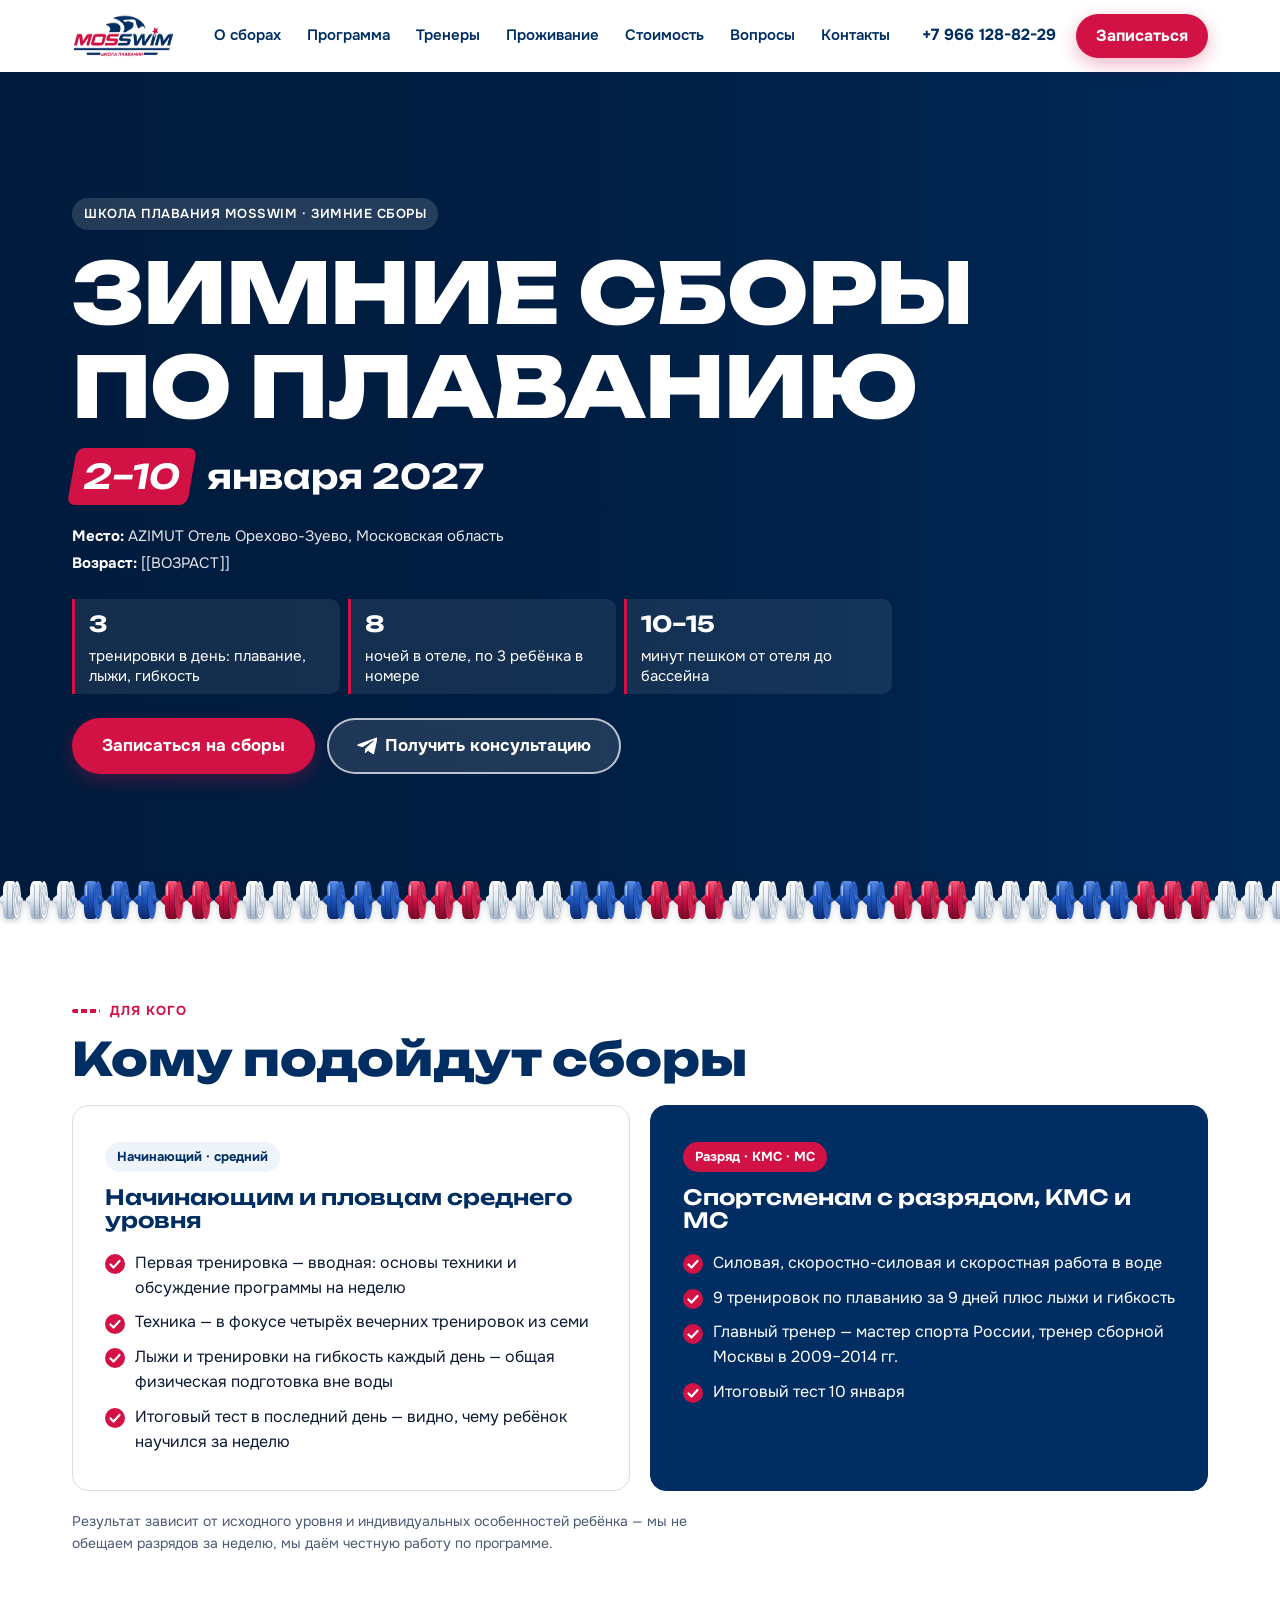
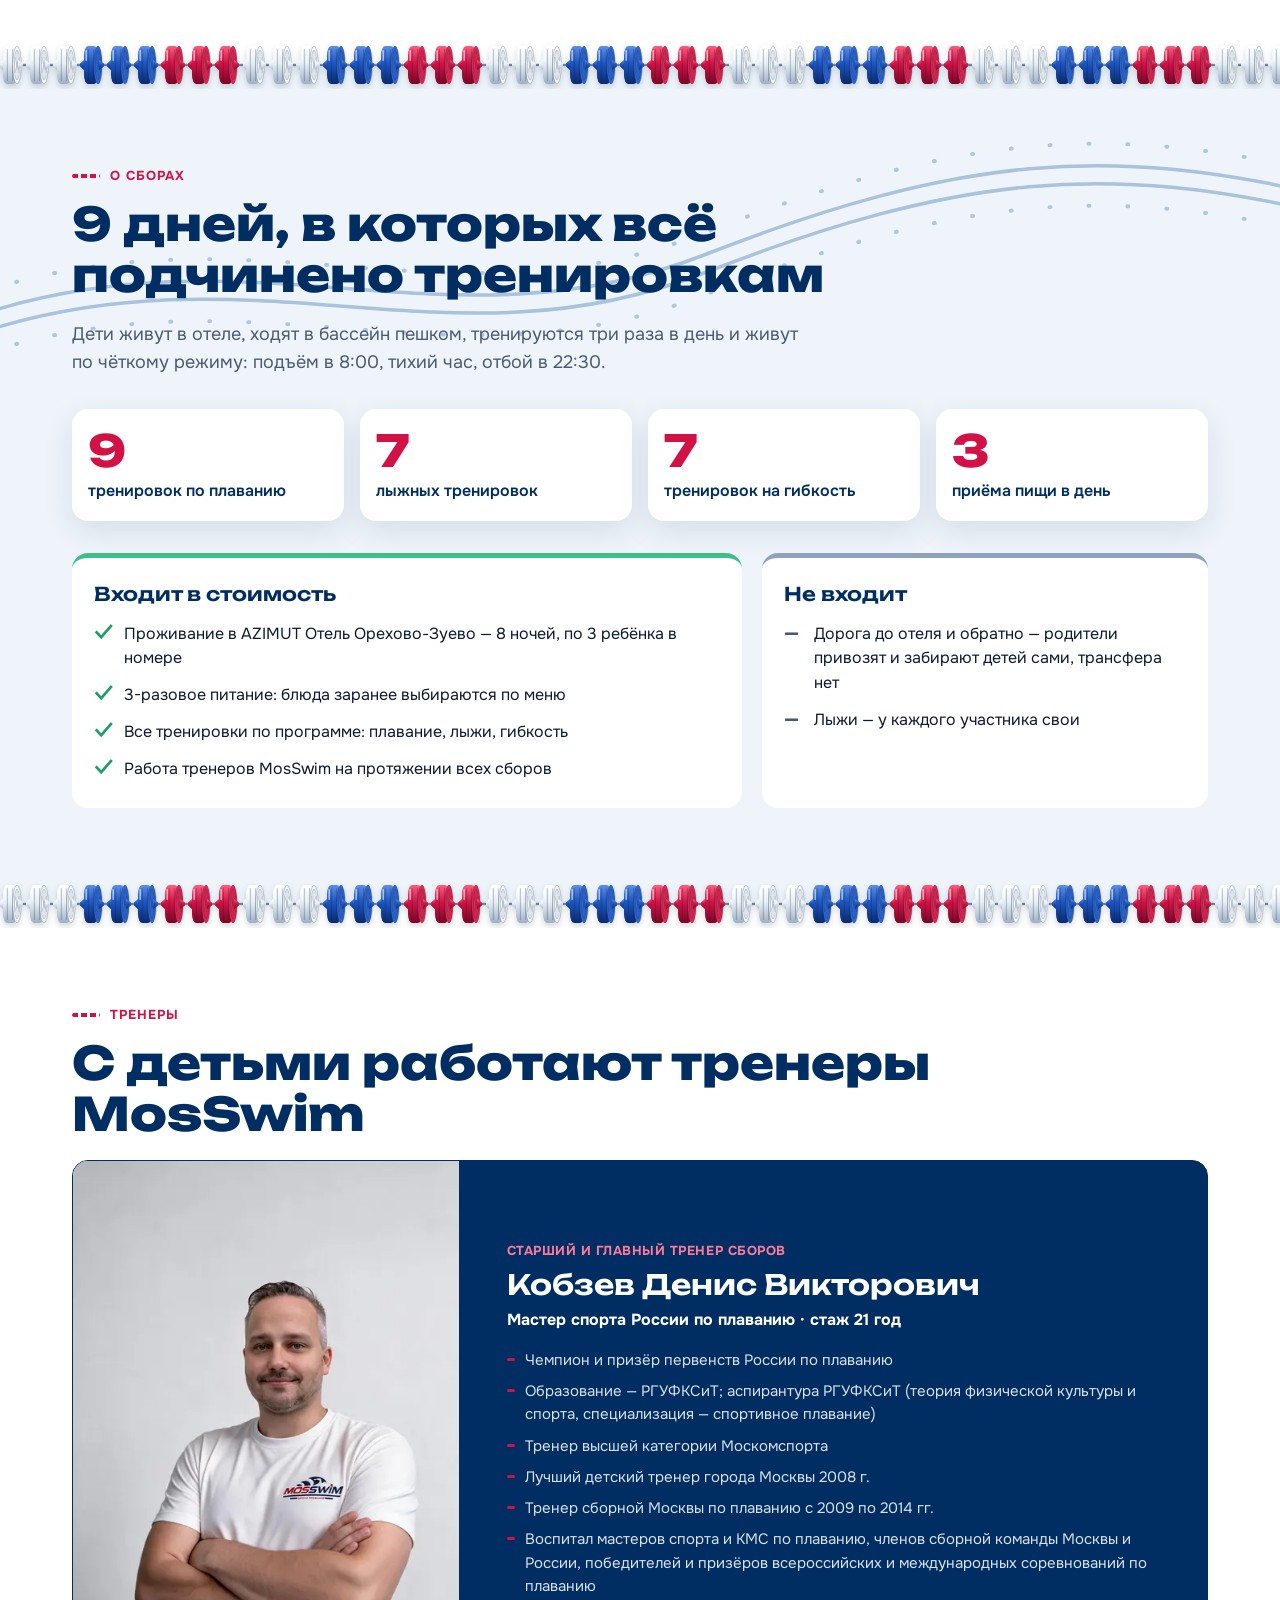
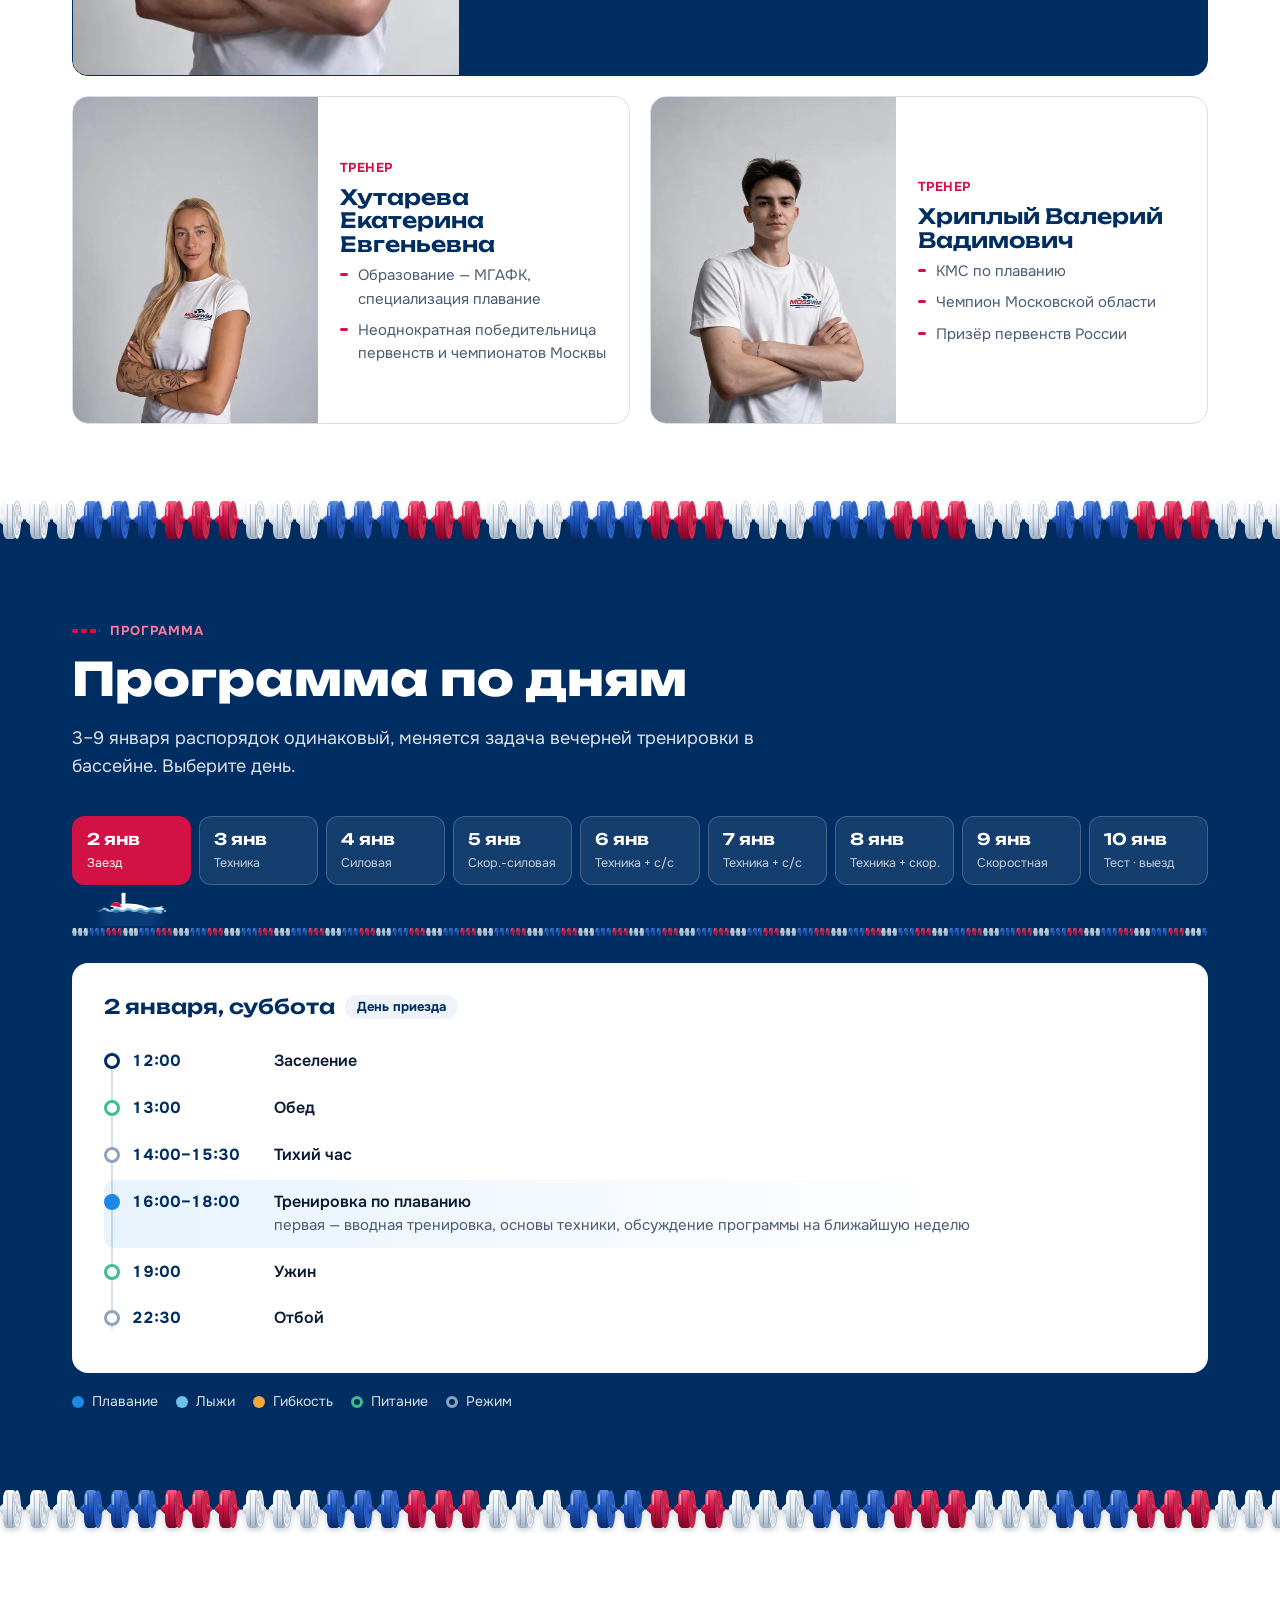
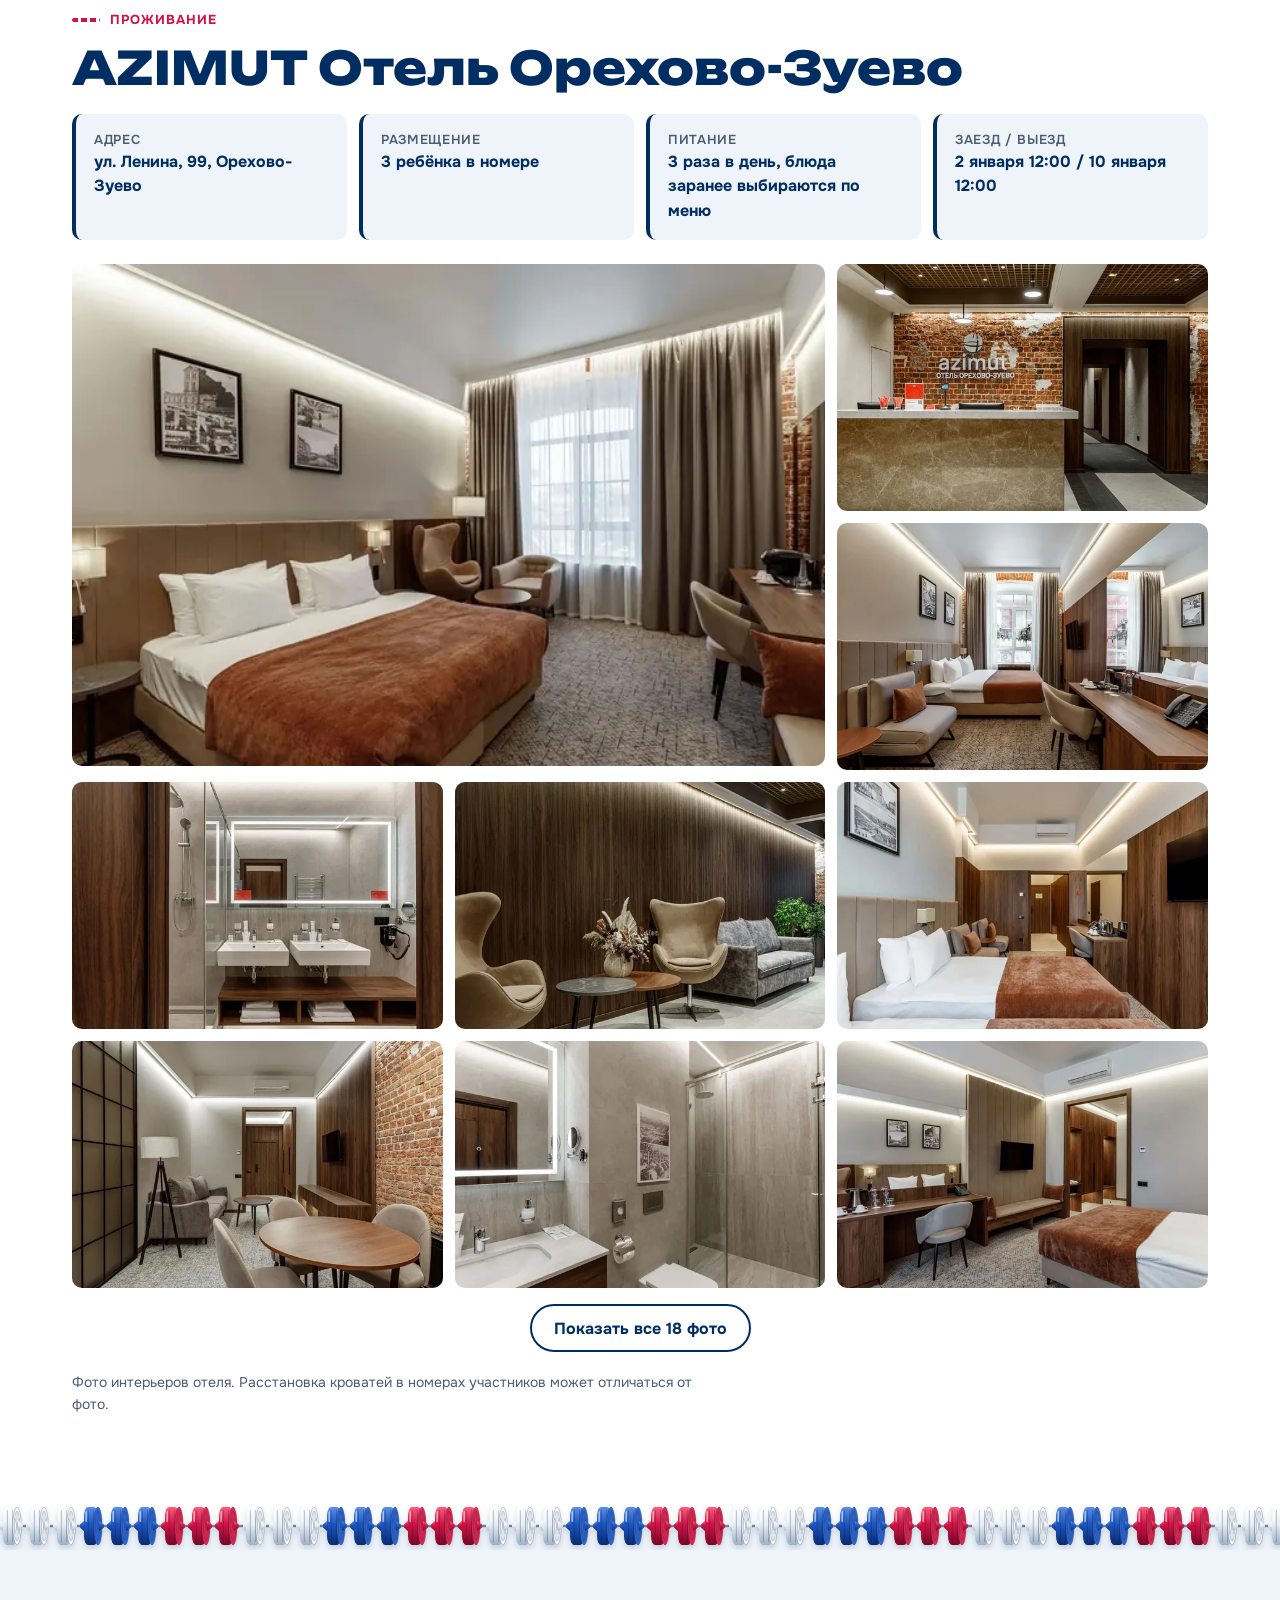
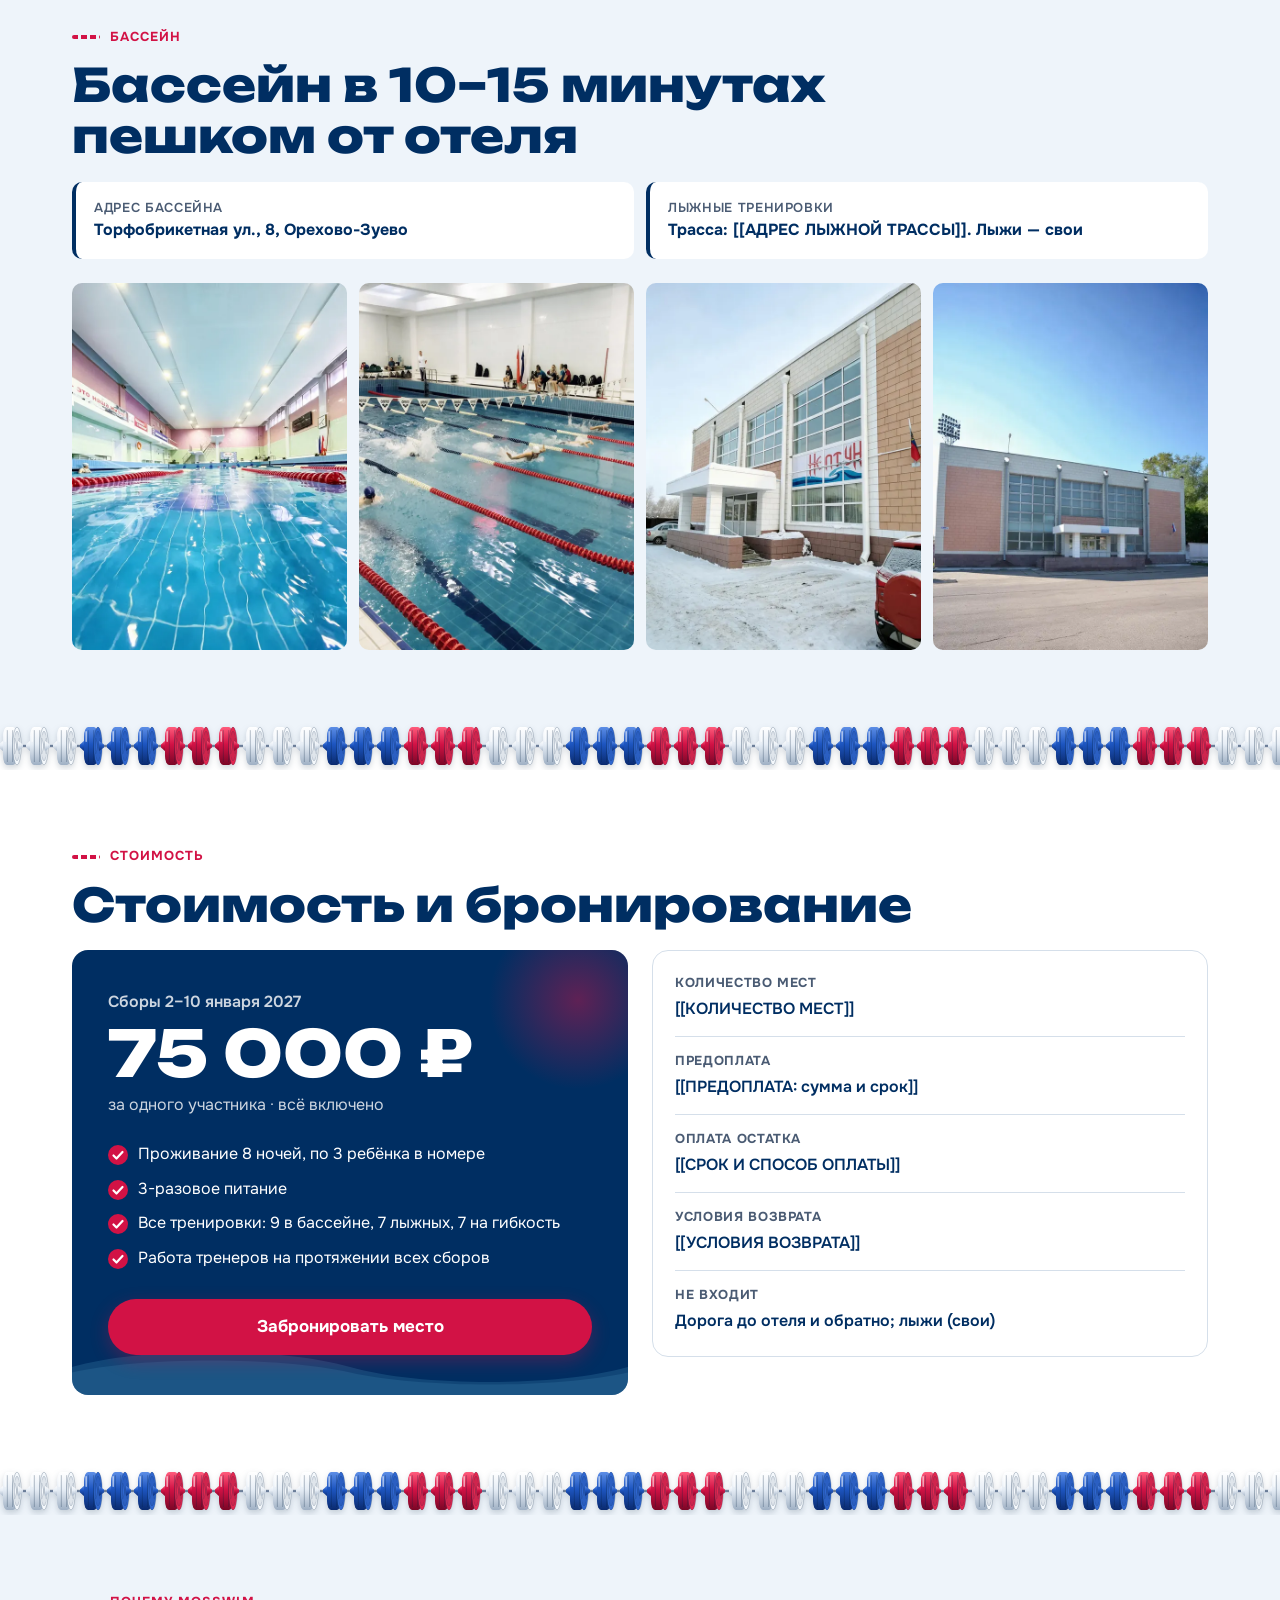
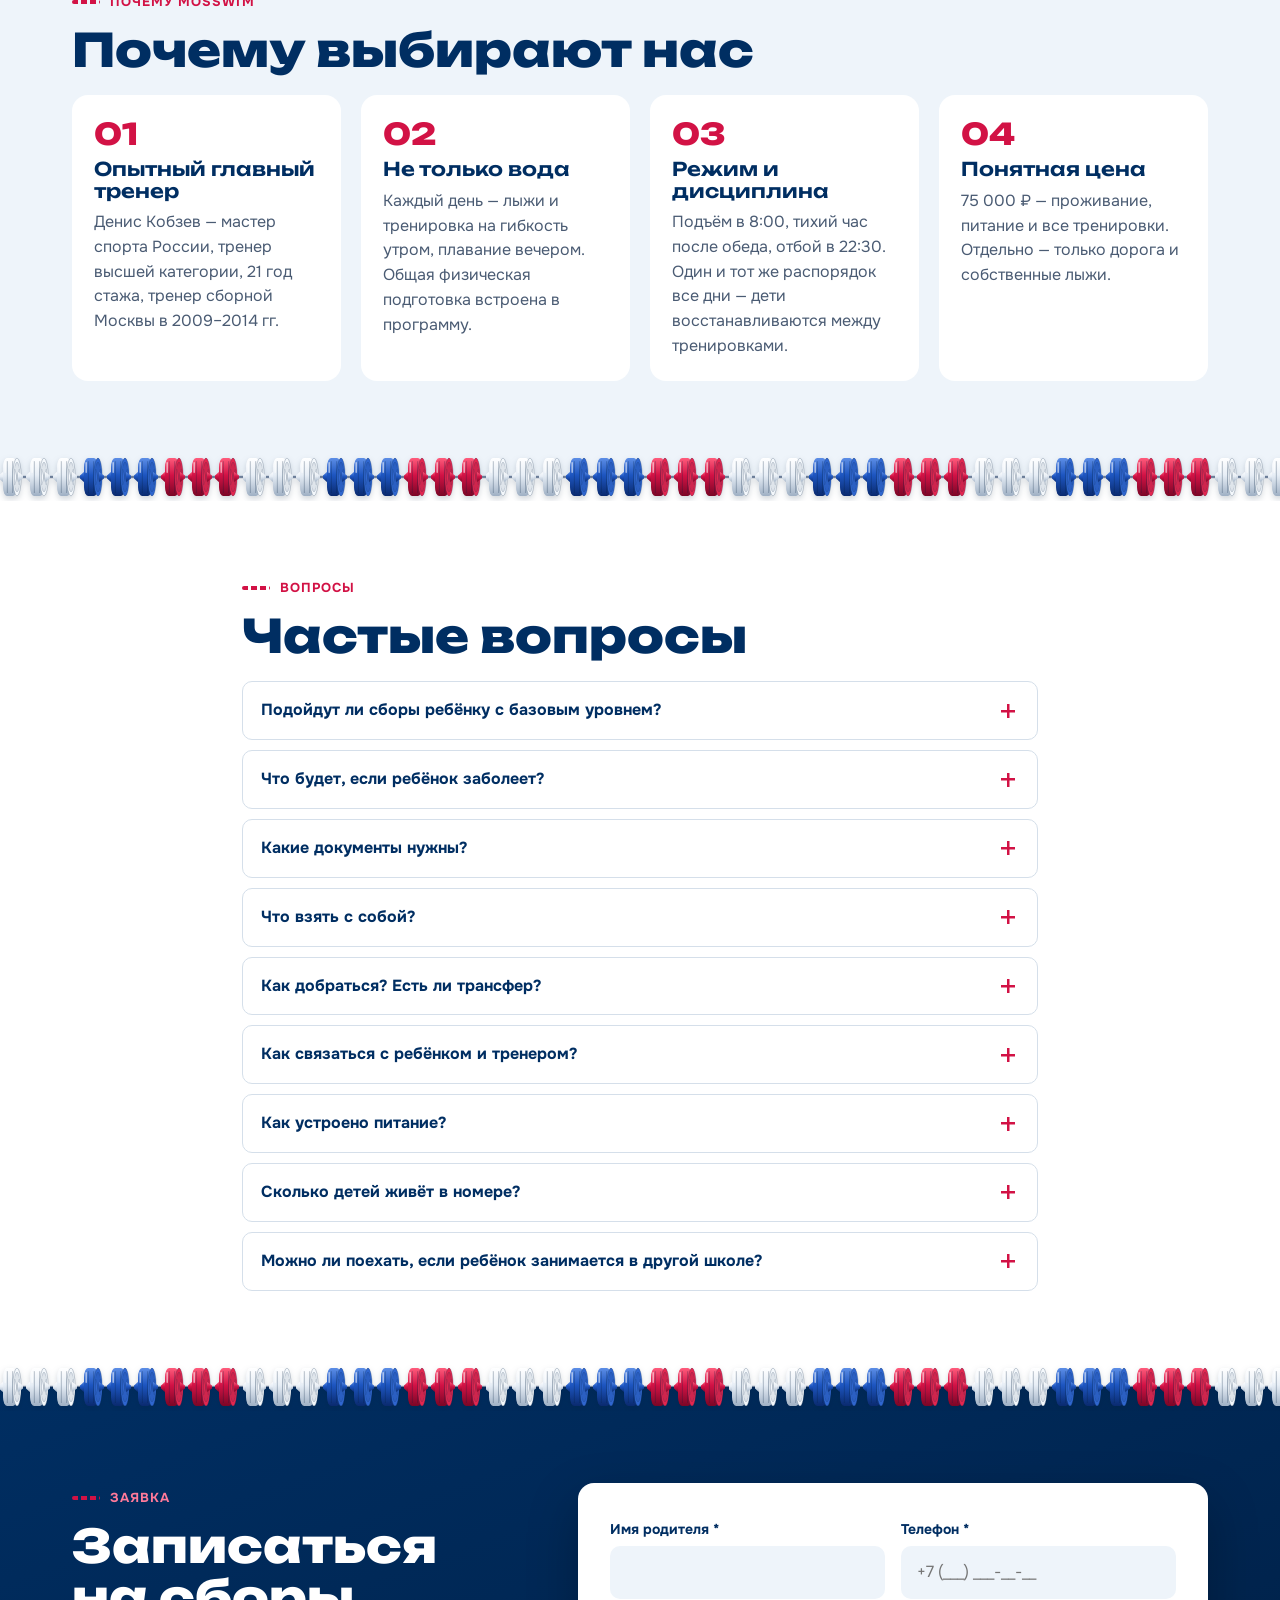
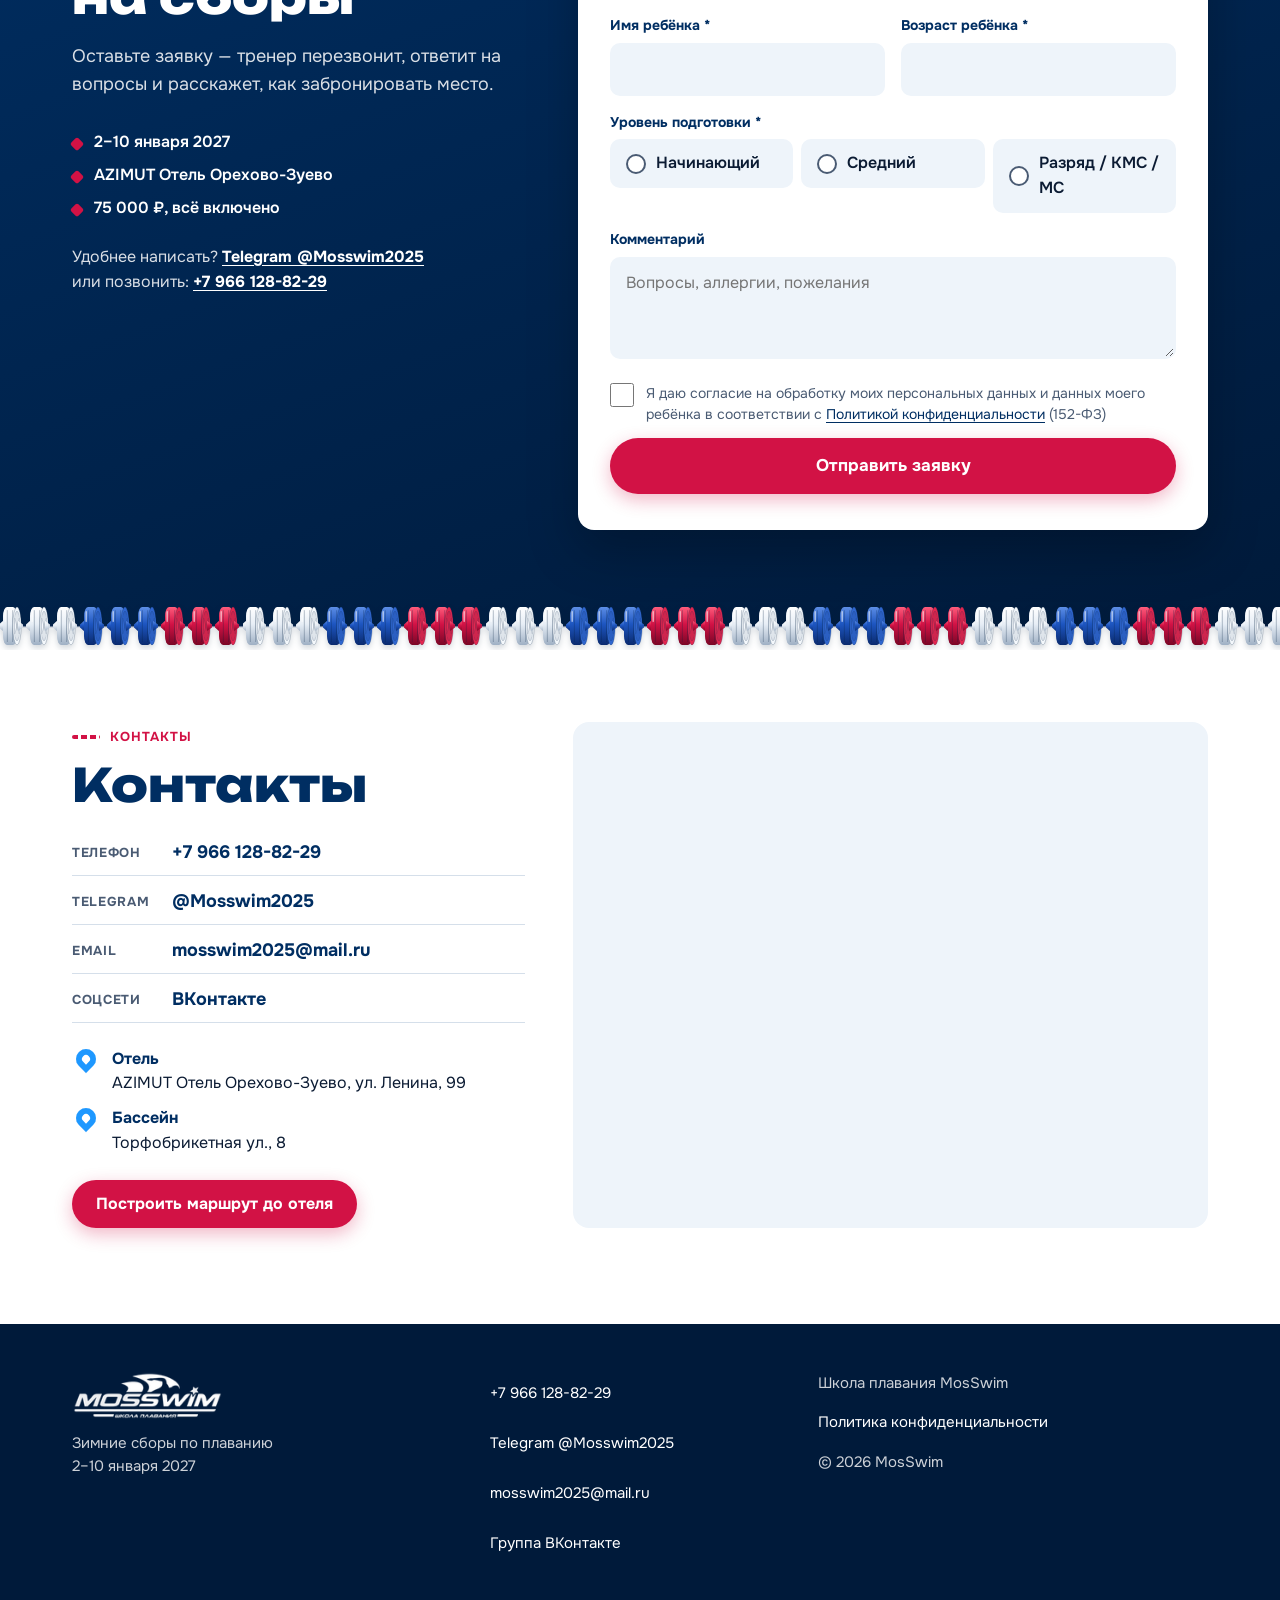
==== index.html @ c04a2b86 "Контакты: почта, группа ВК; убраны упоминания ИП - убраны ИП, ИНН и ОГРНИП из подвала и политики; оп" ====
<!doctype html>
<html lang="ru">
<head>
  <meta charset="utf-8">
  <meta name="viewport" content="width=device-width, initial-scale=1">
  <title>Зимние сборы по плаванию MosSwim — 2–10 января 2027, Орехово-Зуево</title>
  <meta name="description" content="Зимние сборы школы плавания MosSwim 2–10 января 2027 г. в AZIMUT Отель Орехово-Зуево: 3 тренировки в день (плавание, лыжи, гибкость), проживание и питание включены. 75 000 ₽.">
  <meta name="theme-color" content="#002E62">
  <link rel="canonical" href="https://[[DOMAIN]]/">

  <meta property="og:type" content="website">
  <meta property="og:locale" content="ru_RU">
  <meta property="og:site_name" content="MosSwim">
  <meta property="og:title" content="Зимние сборы по плаванию MosSwim · 2–10 января 2027">
  <meta property="og:description" content="9 дней в AZIMUT Отель Орехово-Зуево: плавание, лыжи, гибкость. Проживание и 3-разовое питание включены.">
  <meta property="og:url" content="https://[[DOMAIN]]/">
  <meta property="og:image" content="https://[[DOMAIN]]/assets/og-image.jpg">
  <meta property="og:image:width" content="1200">
  <meta property="og:image:height" content="630">
  <meta name="twitter:card" content="summary_large_image">

  <link rel="icon" href="favicon.ico" sizes="any">
  <link rel="icon" type="image/png" href="assets/icons/favicon-32.png" sizes="32x32">
  <link rel="apple-touch-icon" href="assets/icons/apple-touch-icon.png">

  <link rel="preconnect" href="https://fonts.googleapis.com">
  <link rel="preconnect" href="https://fonts.gstatic.com" crossorigin>
  <link rel="stylesheet" href="https://fonts.googleapis.com/css2?family=Onest:wght@400;500;600;700&family=Unbounded:wght@600;800&display=swap">
  <link rel="stylesheet" href="css/style.css?v=7">

  <script>document.documentElement.classList.add('js');</script>
  <script src="js/config.js?v=7" defer></script>
  <script src="js/main.js?v=7" defer></script>
  <script src="js/form.js?v=7" defer></script>
  <script src="js/anim.js?v=7" defer></script>

  <script type="application/ld+json">
  {
    "@context": "https://schema.org",
    "@type": "Event",
    "name": "Зимние сборы по плаванию MosSwim",
    "description": "Спортивные сборы для детей-пловцов: плавание, лыжная подготовка, тренировки на гибкость. Проживание и 3-разовое питание включены.",
    "startDate": "2027-01-02T12:00:00+03:00",
    "endDate": "2027-01-10T12:00:00+03:00",
    "eventStatus": "https://schema.org/EventScheduled",
    "eventAttendanceMode": "https://schema.org/OfflineEventAttendanceMode",
    "image": ["https://[[DOMAIN]]/assets/og-image.jpg"],
    "location": {
      "@type": "Place",
      "name": "AZIMUT Отель Орехово-Зуево",
      "address": {
        "@type": "PostalAddress",
        "streetAddress": "ул. Ленина, 99",
        "addressLocality": "Орехово-Зуево",
        "addressRegion": "Московская область",
        "addressCountry": "RU"
      },
      "geo": { "@type": "GeoCoordinates", "latitude": 55.80970, "longitude": 38.98868 }
    },
    "organizer": {
      "@type": "SportsOrganization",
      "name": "Школа плавания MosSwim",
      "telephone": "+7 966 128-82-29",
      "email": "mosswim2025@mail.ru",
      "sameAs": ["https://vk.ru/mosswim_ru"],
      "url": "https://[[DOMAIN]]/"
    },
    "performer": { "@type": "Person", "name": "Кобзев Денис Викторович" },
    "offers": {
      "@type": "Offer",
      "price": "75000",
      "priceCurrency": "RUB",
      "availability": "https://schema.org/InStock",
      "url": "https://[[DOMAIN]]/#signup"
    }
  }
  </script>
</head>
<body>
<a class="skip-link" href="#main">Перейти к содержанию</a>

<!-- ================= ШАПКА ================= -->
<header class="header" id="top">
  <div class="container header__inner">
    <a class="header__logo" href="#top" aria-label="MosSwim — наверх">
      <picture>
        <source type="image/webp" srcset="assets/logo/logo-56.webp 1x, assets/logo/logo-112.webp 2x">
        <img src="assets/logo/logo-56.png" srcset="assets/logo/logo-112.png 2x" width="133" height="56" alt="MosSwim — школа плавания">
      </picture>
    </a>

    <nav class="nav" id="nav" aria-label="Основное меню">
      <ul class="nav__list">
        <li><a href="#about">О сборах</a></li>
        <li><a href="#program">Программа</a></li>
        <li><a href="#coaches">Тренеры</a></li>
        <li><a href="#hotel">Проживание</a></li>
        <li><a href="#price">Стоимость</a></li>
        <li><a href="#faq">Вопросы</a></li>
        <li><a href="#contacts">Контакты</a></li>
      </ul>
      <div class="nav__mobile-extra">
        <a class="nav__phone" href="tel:+79661288229" data-goal="click_phone">+7 966 128-82-29</a>
        <a class="btn btn--primary btn--block" href="#signup" data-goal="click_signup">Записаться</a>
      </div>
    </nav>

    <a class="header__phone" href="tel:+79661288229" data-goal="click_phone">+7 966 128-82-29</a>
    <a class="btn btn--primary header__cta" href="#signup" data-goal="click_signup">Записаться</a>

    <button class="burger" type="button" aria-controls="nav" aria-expanded="false" aria-label="Открыть меню">
      <span></span><span></span><span></span>
    </button>
  </div>
</header>

<main id="main">

<!-- ================= HERO ================= -->
<section class="hero" aria-labelledby="hero-title">
  <picture class="hero__bg">
    <source media="(min-width: 768px)" type="image/webp" srcset="assets/pool/hero-1280.webp 1280w, assets/pool/hero-1728.webp 1728w" sizes="100vw">
    <source media="(min-width: 768px)" srcset="assets/pool/hero-1280.jpg 1280w, assets/pool/hero-1728.jpg 1728w" sizes="100vw">
    <source type="image/webp" srcset="assets/pool/hero-m-800.webp">
    <img src="assets/pool/hero-m-800.jpg" alt="Бассейн: дорожки с красными разделителями" width="800" height="1245" fetchpriority="high" decoding="async">
  </picture>
  <canvas class="hero__snow" aria-hidden="true"></canvas>

  <div class="container hero__inner">
    <p class="hero__eyebrow">Школа плавания MosSwim · Зимние сборы</p>
    <h1 class="hero__title" id="hero-title">Зимние сборы<br>по плаванию</h1>
    <p class="hero__dates"><span>2–10</span> января 2027</p>

    <ul class="hero__meta">
      <li><strong>Место:</strong> AZIMUT Отель Орехово-Зуево, Московская область</li>
      <li><strong>Возраст:</strong> [[ВОЗРАСТ]]</li>
    </ul>

    <ul class="hero__facts">
      <li><b>3</b><span>тренировки в день: плавание, лыжи, гибкость</span></li>
      <li><b>8</b><span>ночей в отеле, по 3 ребёнка в номере</span></li>
      <li><b>10–15</b><span>минут пешком от отеля до бассейна</span></li>
    </ul>

    <div class="hero__actions">
      <a class="btn btn--primary btn--lg btn--shine" href="#signup" data-goal="click_signup">Записаться на сборы</a>
      <a class="btn btn--ghost btn--lg" href="https://t.me/Mosswim2025" target="_blank" rel="noopener" data-goal="click_messenger">
        <svg aria-hidden="true" width="20" height="20" viewBox="0 0 24 24"><path fill="currentColor" d="M9.8 15.3l-.4 5.4c.6 0 .8-.2 1.1-.5l2.7-2.6 5.5 4c1 .6 1.7.3 2-.9l3.6-17c.3-1.5-.6-2.1-1.6-1.7L1.3 9.9C-.2 10.5-.2 11.3 1 11.7l5.5 1.7L19.3 5.4c.6-.4 1.1-.2.7.2"/></svg>
        Получить консультацию
      </a>
    </div>
  </div>
</section>

<div class="lane" aria-hidden="true"></div>

<!-- ================= КОМУ ПОДОЙДУТ ================= -->
<section class="section" id="for-whom" aria-labelledby="for-whom-title">
  <div class="container">
    <p class="kicker">Для кого</p>
    <h2 class="section__title" id="for-whom-title">Кому подойдут сборы</h2>

    <div class="audience">
      <article class="audience__card reveal">
        <span class="audience__tag">Начинающий · средний</span>
        <h3>Начинающим и пловцам среднего уровня</h3>
        <ul class="checklist">
          <li>Первая тренировка — вводная: основы техники и обсуждение программы на неделю</li>
          <li>Техника — в фокусе четырёх вечерних тренировок из семи</li>
          <li>Лыжи и тренировки на гибкость каждый день — общая физическая подготовка вне воды</li>
          <li>Итоговый тест в последний день — видно, чему ребёнок научился за неделю</li>
        </ul>
      </article>

      <article class="audience__card audience__card--dark reveal">
        <span class="audience__tag">Разряд · КМС · МС</span>
        <h3>Спортсменам с разрядом, КМС и МС</h3>
        <ul class="checklist">
          <li>Силовая, скоростно-силовая и скоростная работа в воде</li>
          <li>9 тренировок по плаванию за 9 дней плюс лыжи и гибкость</li>
          <li>Главный тренер — мастер спорта России, тренер сборной Москвы в 2009–2014 гг.</li>
          <li>Итоговый тест 10 января</li>
        </ul>
      </article>
    </div>
    <p class="note">Результат зависит от исходного уровня и индивидуальных особенностей ребёнка — мы не обещаем разрядов за неделю, мы даём честную работу по программе.</p>
  </div>
</section>

<div class="lane lane--rev" aria-hidden="true"></div>

<!-- ================= О СБОРАХ ================= -->
<section class="section section--ice" id="about" aria-labelledby="about-title">
  <svg class="ski-track" viewBox="0 0 1200 260" preserveAspectRatio="none" aria-hidden="true">
    <path d="M-20 210 C 240 120, 420 250, 660 150 S 1040 40, 1240 90"/>
    <path d="M-20 228 C 240 138, 420 268, 660 168 S 1040 58, 1240 108"/>
    <path class="ski-track__poles" d="M-20 250 C 240 160, 420 290, 660 190 S 1040 80, 1240 130"/>
    <path class="ski-track__poles" d="M-20 188 C 240 98, 420 228, 660 128 S 1040 18, 1240 68"/>
  </svg>
  <div class="container">
    <p class="kicker">О сборах</p>
    <h2 class="section__title" id="about-title">9 дней, в которых всё подчинено тренировкам</h2>
    <p class="lead">Дети живут в отеле, ходят в бассейн пешком, тренируются три раза в день и живут по чёткому режиму: подъём в 8:00, тихий час, отбой в 22:30.</p>

    <ul class="stats">
      <li class="stats__item reveal"><b data-count="9">9</b><span>тренировок по плаванию</span></li>
      <li class="stats__item reveal"><b data-count="7">7</b><span>лыжных тренировок</span></li>
      <li class="stats__item reveal"><b data-count="7">7</b><span>тренировок на гибкость</span></li>
      <li class="stats__item reveal"><b data-count="3">3</b><span>приёма пищи в день</span></li>
    </ul>

    <div class="included">
      <div class="included__col included__col--yes reveal">
        <h3>Входит в стоимость</h3>
        <ul>
          <li>Проживание в AZIMUT Отель Орехово-Зуево — 8 ночей, по 3 ребёнка в номере</li>
          <li>3-разовое питание: блюда заранее выбираются по меню</li>
          <li>Все тренировки по программе: плавание, лыжи, гибкость</li>
          <li>Работа тренеров MosSwim на протяжении всех сборов</li>
        </ul>
      </div>
      <div class="included__col included__col--no reveal">
        <h3>Не входит</h3>
        <ul>
          <li>Дорога до отеля и обратно — родители привозят и забирают детей сами, трансфера нет</li>
          <li>Лыжи — у каждого участника свои</li>
        </ul>
      </div>
    </div>
  </div>
</section>

<div class="lane" aria-hidden="true"></div>

<!-- ================= ТРЕНЕРЫ ================= -->
<section class="section" id="coaches" aria-labelledby="coaches-title">
  <div class="container">
    <p class="kicker">Тренеры</p>
    <h2 class="section__title" id="coaches-title">С детьми работают тренеры MosSwim</h2>

    <div class="coaches">
      <article class="coach coach--lead reveal">
        <picture class="coach__photo">
          <source type="image/webp" srcset="assets/coaches/coach-kobzev-480.webp 480w, assets/coaches/coach-kobzev-800.webp 800w" sizes="(min-width: 1024px) 360px, (min-width: 768px) 40vw, 100vw">
          <img src="assets/coaches/coach-kobzev-800.jpg" srcset="assets/coaches/coach-kobzev-480.jpg 480w, assets/coaches/coach-kobzev-800.jpg 800w" sizes="(min-width: 1024px) 360px, (min-width: 768px) 40vw, 100vw" width="800" height="1067" loading="lazy" decoding="async" alt="Кобзев Денис Викторович, главный тренер MosSwim">
        </picture>
        <div class="coach__body">
          <span class="coach__role">Старший и главный тренер сборов</span>
          <h3 class="coach__name">Кобзев Денис Викторович</h3>
          <p class="coach__title">Мастер спорта России по плаванию · стаж 21 год</p>
          <ul class="coach__list">
            <li>Чемпион и призёр первенств России по плаванию</li>
            <li>Образование — РГУФКСиТ; аспирантура РГУФКСиТ (теория физической культуры и спорта, специализация — спортивное плавание)</li>
            <li>Тренер высшей категории Москомспорта</li>
            <li>Лучший детский тренер города Москвы 2008 г.</li>
            <li>Тренер сборной Москвы по плаванию с 2009 по 2014 гг.</li>
            <li>Воспитал мастеров спорта и КМС по плаванию, членов сборной команды Москвы и России, победителей и призёров всероссийских и международных соревнований по плаванию</li>
          </ul>
        </div>
      </article>

      <article class="coach reveal">
        <picture class="coach__photo">
          <source type="image/webp" srcset="assets/coaches/coach-khutareva-480.webp 480w, assets/coaches/coach-khutareva-800.webp 800w" sizes="(min-width: 768px) 45vw, 100vw">
          <img src="assets/coaches/coach-khutareva-800.jpg" srcset="assets/coaches/coach-khutareva-480.jpg 480w, assets/coaches/coach-khutareva-800.jpg 800w" sizes="(min-width: 768px) 45vw, 100vw" width="800" height="1067" loading="lazy" decoding="async" alt="Хутарева Екатерина Евгеньевна, тренер MosSwim">
        </picture>
        <div class="coach__body">
          <span class="coach__role">Тренер</span>
          <h3 class="coach__name">Хутарева Екатерина Евгеньевна</h3>
          <ul class="coach__list">
            <li>Образование — МГАФК, специализация плавание</li>
            <li>Неоднократная победительница первенств и чемпионатов Москвы</li>
          </ul>
        </div>
      </article>

      <article class="coach reveal">
        <picture class="coach__photo">
          <source type="image/webp" srcset="assets/coaches/coach-khriplyy-480.webp 480w, assets/coaches/coach-khriplyy-800.webp 800w" sizes="(min-width: 768px) 45vw, 100vw">
          <img src="assets/coaches/coach-khriplyy-800.jpg" srcset="assets/coaches/coach-khriplyy-480.jpg 480w, assets/coaches/coach-khriplyy-800.jpg 800w" sizes="(min-width: 768px) 45vw, 100vw" width="800" height="1067" loading="lazy" decoding="async" alt="Хриплый Валерий Вадимович, тренер MosSwim">
        </picture>
        <div class="coach__body">
          <span class="coach__role">Тренер</span>
          <h3 class="coach__name">Хриплый Валерий Вадимович</h3>
          <ul class="coach__list">
            <li>КМС по плаванию</li>
            <li>Чемпион Московской области</li>
            <li>Призёр первенств России</li>
          </ul>
        </div>
      </article>
    </div>
  </div>
</section>

<div class="lane lane--rev" aria-hidden="true"></div>

<!-- ================= ПРОГРАММА ================= -->
<section class="section section--navy" id="program" aria-labelledby="program-title">
  <div class="container">
    <p class="kicker kicker--light">Программа</p>
    <h2 class="section__title" id="program-title">Программа по дням</h2>
    <p class="lead">3–9 января распорядок одинаковый, меняется задача вечерней тренировки в бассейне. Выберите день.</p>

    <div class="days" data-tabs>
      <div class="days__tabs" role="tablist" aria-label="Дни сборов">
        <button role="tab" id="tab-d2" aria-controls="d2" aria-selected="true"><b>2 янв</b><small>Заезд</small></button>
        <button role="tab" id="tab-d3" aria-controls="d3" aria-selected="false"><b>3 янв</b><small>Техника</small></button>
        <button role="tab" id="tab-d4" aria-controls="d4" aria-selected="false"><b>4 янв</b><small>Силовая</small></button>
        <button role="tab" id="tab-d5" aria-controls="d5" aria-selected="false"><b>5 янв</b><small>Скор.-силовая</small></button>
        <button role="tab" id="tab-d6" aria-controls="d6" aria-selected="false"><b>6 янв</b><small>Техника + с/с</small></button>
        <button role="tab" id="tab-d7" aria-controls="d7" aria-selected="false"><b>7 янв</b><small>Техника + с/с</small></button>
        <button role="tab" id="tab-d8" aria-controls="d8" aria-selected="false"><b>8 янв</b><small>Техника + скор.</small></button>
        <button role="tab" id="tab-d9" aria-controls="d9" aria-selected="false"><b>9 янв</b><small>Скоростная</small></button>
        <button role="tab" id="tab-d10" aria-controls="d10" aria-selected="false"><b>10 янв</b><small>Тест · выезд</small></button>
        <div class="days__lane" aria-hidden="true"></div>
        <span class="days__swimmer" aria-hidden="true">
          <!-- Пловец кролем, смотрит вправо. Руки вращаются по часовой: над водой — вперёд, под водой — гребок назад -->
          <svg viewBox="0 0 72 36" width="72" height="36">
            <defs>
              <linearGradient id="swFadeGrad"><stop offset="0" stop-color="#fff" stop-opacity="0"/><stop offset=".22" stop-color="#fff"/><stop offset=".85" stop-color="#fff"/><stop offset="1" stop-color="#fff" stop-opacity="0"/></linearGradient>
              <mask id="swFade"><rect width="72" height="36" fill="url(#swFadeGrad)"/></mask>
            </defs>
            <!-- дальняя рука (за телом) -->
            <g class="swimmer__arm swimmer__arm--far"><path d="M44 17 L44 6" stroke="#B9D3EC" stroke-width="3.2" stroke-linecap="round"/><circle cx="44" cy="5" r="2" fill="#B9D3EC"/></g>
            <!-- ноги -->
            <path class="swimmer__leg swimmer__leg--a" d="M23 20 L7 18.5" stroke="#E8F1FA" stroke-width="3.6" stroke-linecap="round"/>
            <path class="swimmer__leg swimmer__leg--b" d="M23 20 L7 22" stroke="#C9DDEF" stroke-width="3.6" stroke-linecap="round"/>
            <!-- корпус -->
            <path d="M22 20.5 Q33 16.5 45 17.5" stroke="#fff" stroke-width="7.5" stroke-linecap="round" fill="none"/>
            <!-- голова: лицо, шапочка, очки -->
            <circle cx="51.5" cy="17.5" r="5.4" fill="#fff"/>
            <path d="M46.3 16.4 A5.4 5.4 0 0 1 56.6 15.6 L46.3 17.6 Z" fill="#D21245"/>
            <rect x="54" y="17" width="3.6" height="1.9" rx=".9" fill="#001A3A"/>
            <!-- ближняя рука -->
            <g class="swimmer__arm swimmer__arm--near"><path d="M44 17 L44 5.5" stroke="#fff" stroke-width="3.4" stroke-linecap="round"/><circle cx="44" cy="4.5" r="2.1" fill="#fff"/></g>
            <!-- вода: полупрозрачная, поэтому подводная часть гребка просвечивает -->
            <g mask="url(#swFade)">
            <rect x="0" y="20" width="72" height="16" fill="#0B3F7C" fill-opacity=".78"/>
            <g class="swimmer__water"><path d="M0 20 q3 -2.2 6 0 t6 0 t6 0 t6 0 t6 0 t6 0 t6 0 t6 0 t6 0 t6 0 t6 0 t6 0 t6 0 t6 0" fill="none" stroke="#6BC4E8" stroke-width="1.8" stroke-linecap="round"/></g>
            </g>
            <!-- брызги: у кисти спереди и от ног сзади -->
            <g class="swimmer__splash swimmer__splash--front"><circle cx="60" cy="20" r="1.2" fill="#BFE6F7"/><circle cx="63" cy="18.5" r=".9" fill="#BFE6F7"/></g>
            <g class="swimmer__splash swimmer__splash--back"><circle cx="5" cy="19" r="1.2" fill="#BFE6F7"/><circle cx="2.5" cy="21" r="1" fill="#BFE6F7"/><circle cx="6" cy="16.5" r=".8" fill="#BFE6F7"/></g>
          </svg>
        </span>
      </div>

      <!-- Чтобы изменить расписание — правьте строки <li> внутри нужного дня -->
      <div class="day" role="tabpanel" id="d2" aria-labelledby="tab-d2" tabindex="0">
        <h3 class="day__title">2 января, суббота <span class="day__badge">День приезда</span></h3>
        <ol class="timeline">
          <li class="tl"><time>12:00</time><span>Заселение</span></li>
          <li class="tl tl--meal"><time>13:00</time><span>Обед</span></li>
          <li class="tl tl--rest"><time>14:00–15:30</time><span>Тихий час</span></li>
          <li class="tl tl--swim"><time>16:00–18:00</time><span>Тренировка по плаванию <em>первая — вводная тренировка, основы техники, обсуждение программы на ближайшую неделю</em></span></li>
          <li class="tl tl--meal"><time>19:00</time><span>Ужин</span></li>
          <li class="tl tl--rest"><time>22:30</time><span>Отбой</span></li>
        </ol>
      </div>

      <div class="day" role="tabpanel" id="d3" aria-labelledby="tab-d3" tabindex="0">
        <h3 class="day__title">3 января, воскресенье <span class="day__badge">Плавание: техника</span></h3>
        <ol class="timeline">
          <li class="tl tl--rest"><time>8:00</time><span>Подъём</span></li>
          <li class="tl tl--meal"><time>9:00</time><span>Завтрак</span></li>
          <li class="tl tl--ski"><time>10:00–11:30</time><span>Утренняя тренировка <em>лыжи</em></span></li>
          <li class="tl tl--flex"><time>11:45–12:15</time><span>Тренировка на гибкость</span></li>
          <li class="tl tl--meal"><time>13:00</time><span>Обед</span></li>
          <li class="tl tl--rest"><time>14:00–15:30</time><span>Тихий час</span></li>
          <li class="tl tl--swim"><time>16:00–18:00</time><span>Тренировка по плаванию <em>тренировка на технику</em></span></li>
          <li class="tl tl--meal"><time>19:00</time><span>Ужин</span></li>
          <li class="tl tl--rest"><time>22:30</time><span>Отбой</span></li>
        </ol>
      </div>

      <div class="day" role="tabpanel" id="d4" aria-labelledby="tab-d4" tabindex="0">
        <h3 class="day__title">4 января, понедельник <span class="day__badge">Плавание: силовая</span></h3>
        <ol class="timeline">
          <li class="tl tl--rest"><time>8:00</time><span>Подъём</span></li>
          <li class="tl tl--meal"><time>9:00</time><span>Завтрак</span></li>
          <li class="tl tl--ski"><time>10:00–11:30</time><span>Утренняя тренировка <em>лыжи</em></span></li>
          <li class="tl tl--flex"><time>11:45–12:15</time><span>Тренировка на гибкость</span></li>
          <li class="tl tl--meal"><time>13:00</time><span>Обед</span></li>
          <li class="tl tl--rest"><time>14:00–15:30</time><span>Тихий час</span></li>
          <li class="tl tl--swim"><time>16:00–18:00</time><span>Тренировка по плаванию <em>силовая тренировка</em></span></li>
          <li class="tl tl--meal"><time>19:00</time><span>Ужин</span></li>
          <li class="tl tl--rest"><time>22:30</time><span>Отбой</span></li>
        </ol>
      </div>

      <div class="day" role="tabpanel" id="d5" aria-labelledby="tab-d5" tabindex="0">
        <h3 class="day__title">5 января, вторник <span class="day__badge">Плавание: скоростно-силовая</span></h3>
        <ol class="timeline">
          <li class="tl tl--rest"><time>8:00</time><span>Подъём</span></li>
          <li class="tl tl--meal"><time>9:00</time><span>Завтрак</span></li>
          <li class="tl tl--ski"><time>10:00–11:30</time><span>Утренняя тренировка <em>лыжи</em></span></li>
          <li class="tl tl--flex"><time>11:45–12:15</time><span>Тренировка на гибкость</span></li>
          <li class="tl tl--meal"><time>13:00</time><span>Обед</span></li>
          <li class="tl tl--rest"><time>14:00–15:30</time><span>Тихий час</span></li>
          <li class="tl tl--swim"><time>16:00–18:00</time><span>Тренировка по плаванию <em>скоростно-силовая тренировка</em></span></li>
          <li class="tl tl--meal"><time>19:00</time><span>Ужин</span></li>
          <li class="tl tl--rest"><time>22:30</time><span>Отбой</span></li>
        </ol>
      </div>

      <div class="day" role="tabpanel" id="d6" aria-labelledby="tab-d6" tabindex="0">
        <h3 class="day__title">6 января, среда <span class="day__badge">Плавание: техника + скоростно-силовая</span></h3>
        <ol class="timeline">
          <li class="tl tl--rest"><time>8:00</time><span>Подъём</span></li>
          <li class="tl tl--meal"><time>9:00</time><span>Завтрак</span></li>
          <li class="tl tl--ski"><time>10:00–11:30</time><span>Утренняя тренировка <em>лыжи</em></span></li>
          <li class="tl tl--flex"><time>11:45–12:15</time><span>Тренировка на гибкость</span></li>
          <li class="tl tl--meal"><time>13:00</time><span>Обед</span></li>
          <li class="tl tl--rest"><time>14:00–15:30</time><span>Тихий час</span></li>
          <li class="tl tl--swim"><time>16:00–18:00</time><span>Тренировка по плаванию <em>техника + скоростно-силовая тренировка</em></span></li>
          <li class="tl tl--meal"><time>19:00</time><span>Ужин</span></li>
          <li class="tl tl--rest"><time>22:30</time><span>Отбой</span></li>
        </ol>
      </div>

      <div class="day" role="tabpanel" id="d7" aria-labelledby="tab-d7" tabindex="0">
        <h3 class="day__title">7 января, четверг <span class="day__badge">Плавание: техника + скоростно-силовая</span></h3>
        <ol class="timeline">
          <li class="tl tl--rest"><time>8:00</time><span>Подъём</span></li>
          <li class="tl tl--meal"><time>9:00</time><span>Завтрак</span></li>
          <li class="tl tl--ski"><time>10:00–11:30</time><span>Утренняя тренировка <em>лыжи</em></span></li>
          <li class="tl tl--flex"><time>11:45–12:15</time><span>Тренировка на гибкость</span></li>
          <li class="tl tl--meal"><time>13:00</time><span>Обед</span></li>
          <li class="tl tl--rest"><time>14:00–15:30</time><span>Тихий час</span></li>
          <li class="tl tl--swim"><time>16:00–18:00</time><span>Тренировка по плаванию <em>техника + скоростно-силовая тренировка</em></span></li>
          <li class="tl tl--meal"><time>19:00</time><span>Ужин</span></li>
          <li class="tl tl--rest"><time>22:30</time><span>Отбой</span></li>
        </ol>
      </div>

      <div class="day" role="tabpanel" id="d8" aria-labelledby="tab-d8" tabindex="0">
        <h3 class="day__title">8 января, пятница <span class="day__badge">Плавание: техника + скоростная</span></h3>
        <ol class="timeline">
          <li class="tl tl--rest"><time>8:00</time><span>Подъём</span></li>
          <li class="tl tl--meal"><time>9:00</time><span>Завтрак</span></li>
          <li class="tl tl--ski"><time>10:00–11:30</time><span>Утренняя тренировка <em>лыжи</em></span></li>
          <li class="tl tl--flex"><time>11:45–12:15</time><span>Тренировка на гибкость</span></li>
          <li class="tl tl--meal"><time>13:00</time><span>Обед</span></li>
          <li class="tl tl--rest"><time>14:00–15:30</time><span>Тихий час</span></li>
          <li class="tl tl--swim"><time>16:00–18:00</time><span>Тренировка по плаванию <em>техника + скоростная тренировка</em></span></li>
          <li class="tl tl--meal"><time>19:00</time><span>Ужин</span></li>
          <li class="tl tl--rest"><time>22:30</time><span>Отбой</span></li>
        </ol>
      </div>

      <div class="day" role="tabpanel" id="d9" aria-labelledby="tab-d9" tabindex="0">
        <h3 class="day__title">9 января, суббота <span class="day__badge">Плавание: скоростная</span></h3>
        <ol class="timeline">
          <li class="tl tl--rest"><time>8:00</time><span>Подъём</span></li>
          <li class="tl tl--meal"><time>9:00</time><span>Завтрак</span></li>
          <li class="tl tl--ski"><time>10:00–11:30</time><span>Утренняя тренировка <em>лыжи</em></span></li>
          <li class="tl tl--flex"><time>11:45–12:15</time><span>Тренировка на гибкость</span></li>
          <li class="tl tl--meal"><time>13:00</time><span>Обед</span></li>
          <li class="tl tl--rest"><time>14:00–15:30</time><span>Тихий час</span></li>
          <li class="tl tl--swim"><time>16:00–18:00</time><span>Тренировка по плаванию <em>скоростная тренировка</em></span></li>
          <li class="tl tl--meal"><time>19:00</time><span>Ужин</span></li>
          <li class="tl tl--rest"><time>22:30</time><span>Отбой</span></li>
        </ol>
      </div>

      <div class="day" role="tabpanel" id="d10" aria-labelledby="tab-d10" tabindex="0">
        <h3 class="day__title">10 января, воскресенье <span class="day__badge">Итоговый тест · выезд</span></h3>
        <ol class="timeline">
          <li class="tl tl--rest"><time>8:00</time><span>Подъём</span></li>
          <li class="tl tl--meal"><time>9:00</time><span>Завтрак</span></li>
          <li class="tl tl--swim"><time>10:00–11:30</time><span>Утренняя тренировка по плаванию <em>итоговый тест</em></span></li>
          <li class="tl"><time>12:00</time><span>Выезд из отеля</span></li>
        </ol>
      </div>
    </div>

    <ul class="legend" aria-label="Обозначения">
      <li class="legend__swim">Плавание</li>
      <li class="legend__ski">Лыжи</li>
      <li class="legend__flex">Гибкость</li>
      <li class="legend__meal">Питание</li>
      <li class="legend__rest">Режим</li>
    </ul>
  </div>
</section>

<div class="lane" aria-hidden="true"></div>

<!-- ================= ПРОЖИВАНИЕ ================= -->
<section class="section" id="hotel" aria-labelledby="hotel-title">
  <div class="container">
    <p class="kicker">Проживание</p>
    <h2 class="section__title" id="hotel-title">AZIMUT Отель Орехово-Зуево</h2>

    <div class="place-facts">
      <div class="place-fact"><span>Адрес</span><b>ул. Ленина, 99, Орехово-Зуево</b></div>
      <div class="place-fact"><span>Размещение</span><b>3 ребёнка в номере</b></div>
      <div class="place-fact"><span>Питание</span><b>3 раза в день, блюда заранее выбираются по меню</b></div>
      <div class="place-fact"><span>Заезд / выезд</span><b>2 января 12:00 / 10 января 12:00</b></div>
    </div>

    <!-- Галерея: первые 8 фото видны сразу, остальные раскрываются кнопкой -->
    <ul class="gallery gallery--hotel" data-gallery="hotel">
      <li><a href="assets/hotel/hotel-01-1000.jpg" data-webp="assets/hotel/hotel-01-1000.webp"><picture><source type="image/webp" srcset="assets/hotel/hotel-01-600.webp"><img src="assets/hotel/hotel-01-600.jpg" width="600" height="400" loading="lazy" decoding="async" alt="Номер отеля: кровать, кресло, окно в пол"></picture></a></li>
      <li><a href="assets/hotel/hotel-18-1000.jpg" data-webp="assets/hotel/hotel-18-1000.webp"><picture><source type="image/webp" srcset="assets/hotel/hotel-18-600.webp"><img src="assets/hotel/hotel-18-600.jpg" width="600" height="400" loading="lazy" decoding="async" alt="Ресепшн с вывеской AZIMUT Отель Орехово-Зуево"></picture></a></li>
      <li><a href="assets/hotel/hotel-02-1000.jpg" data-webp="assets/hotel/hotel-02-1000.webp"><picture><source type="image/webp" srcset="assets/hotel/hotel-02-600.webp"><img src="assets/hotel/hotel-02-600.jpg" width="600" height="400" loading="lazy" decoding="async" alt="Номер отеля: диван, кровать и рабочий стол"></picture></a></li>
      <li><a href="assets/hotel/hotel-12-1000.jpg" data-webp="assets/hotel/hotel-12-1000.webp"><picture><source type="image/webp" srcset="assets/hotel/hotel-12-600.webp"><img src="assets/hotel/hotel-12-600.jpg" width="600" height="400" loading="lazy" decoding="async" alt="Санузел: две раковины и душевая"></picture></a></li>
      <li><a href="assets/hotel/hotel-14-1000.jpg" data-webp="assets/hotel/hotel-14-1000.webp"><picture><source type="image/webp" srcset="assets/hotel/hotel-14-600.webp"><img src="assets/hotel/hotel-14-600.jpg" width="600" height="400" loading="lazy" decoding="async" alt="Лобби отеля: кресла и диван"></picture></a></li>
      <li><a href="assets/hotel/hotel-09-1000.jpg" data-webp="assets/hotel/hotel-09-1000.webp"><picture><source type="image/webp" srcset="assets/hotel/hotel-09-600.webp"><img src="assets/hotel/hotel-09-600.jpg" width="600" height="400" loading="lazy" decoding="async" alt="Номер отеля: спальная зона"></picture></a></li>
      <li><a href="assets/hotel/hotel-08-1000.jpg" data-webp="assets/hotel/hotel-08-1000.webp"><picture><source type="image/webp" srcset="assets/hotel/hotel-08-600.webp"><img src="assets/hotel/hotel-08-600.jpg" width="600" height="400" loading="lazy" decoding="async" alt="Номер отеля: гостиная зона с обеденным столом"></picture></a></li>
      <li><a href="assets/hotel/hotel-13-1000.jpg" data-webp="assets/hotel/hotel-13-1000.webp"><picture><source type="image/webp" srcset="assets/hotel/hotel-13-600.webp"><img src="assets/hotel/hotel-13-600.jpg" width="600" height="400" loading="lazy" decoding="async" alt="Санузел с душевой кабиной"></picture></a></li>
      <li><a href="assets/hotel/hotel-10-1000.jpg" data-webp="assets/hotel/hotel-10-1000.webp"><picture><source type="image/webp" srcset="assets/hotel/hotel-10-600.webp"><img src="assets/hotel/hotel-10-600.jpg" width="600" height="400" loading="lazy" decoding="async" alt="Номер отеля: рабочий стол и кровать"></picture></a></li>
      <li class="is-extra"><a href="assets/hotel/hotel-07-1000.jpg" data-webp="assets/hotel/hotel-07-1000.webp"><picture><source type="image/webp" srcset="assets/hotel/hotel-07-600.webp"><img src="assets/hotel/hotel-07-600.jpg" width="600" height="400" loading="lazy" decoding="async" alt="Номер отеля: кресло у кровати"></picture></a></li>
      <li class="is-extra"><a href="assets/hotel/hotel-06-1000.jpg" data-webp="assets/hotel/hotel-06-1000.webp"><picture><source type="image/webp" srcset="assets/hotel/hotel-06-600.webp"><img src="assets/hotel/hotel-06-600.jpg" width="600" height="400" loading="lazy" decoding="async" alt="Номер отеля: рабочий стол и телевизор"></picture></a></li>
      <li class="is-extra"><a href="assets/hotel/hotel-03-1000.jpg" data-webp="assets/hotel/hotel-03-1000.webp"><picture><source type="image/webp" srcset="assets/hotel/hotel-03-600.webp"><img src="assets/hotel/hotel-03-600.jpg" width="600" height="400" loading="lazy" decoding="async" alt="Номер отеля: телевизор и туалетный столик"></picture></a></li>
      <li class="is-extra"><a href="assets/hotel/hotel-04-1000.jpg" data-webp="assets/hotel/hotel-04-1000.webp"><picture><source type="image/webp" srcset="assets/hotel/hotel-04-600.webp"><img src="assets/hotel/hotel-04-600.jpg" width="600" height="400" loading="lazy" decoding="async" alt="Номер отеля с мини-кухней"></picture></a></li>
      <li class="is-extra"><a href="assets/hotel/hotel-05-1000.jpg" data-webp="assets/hotel/hotel-05-1000.webp"><picture><source type="image/webp" srcset="assets/hotel/hotel-05-600.webp"><img src="assets/hotel/hotel-05-600.jpg" width="600" height="400" loading="lazy" decoding="async" alt="Номер отеля: мини-кухня и обеденный стол"></picture></a></li>
      <li class="is-extra"><a href="assets/hotel/hotel-11-1000.jpg" data-webp="assets/hotel/hotel-11-1000.webp"><picture><source type="image/webp" srcset="assets/hotel/hotel-11-600.webp"><img src="assets/hotel/hotel-11-600.jpg" width="600" height="400" loading="lazy" decoding="async" alt="Прихожая номера со шкафом"></picture></a></li>
      <li class="is-extra"><a href="assets/hotel/hotel-16-1000.jpg" data-webp="assets/hotel/hotel-16-1000.webp"><picture><source type="image/webp" srcset="assets/hotel/hotel-16-600.webp"><img src="assets/hotel/hotel-16-600.jpg" width="600" height="400" loading="lazy" decoding="async" alt="Ванная комната с душем"></picture></a></li>
      <li class="is-extra"><a href="assets/hotel/hotel-15-1000.jpg" data-webp="assets/hotel/hotel-15-1000.webp"><picture><source type="image/webp" srcset="assets/hotel/hotel-15-600.webp"><img src="assets/hotel/hotel-15-600.jpg" width="600" height="400" loading="lazy" decoding="async" alt="Лобби отеля"></picture></a></li>
      <li class="is-extra"><a href="assets/hotel/hotel-17-1000.jpg" data-webp="assets/hotel/hotel-17-1000.webp"><picture><source type="image/webp" srcset="assets/hotel/hotel-17-600.webp"><img src="assets/hotel/hotel-17-600.jpg" width="600" height="400" loading="lazy" decoding="async" alt="Зона отдыха в лобби отеля"></picture></a></li>
    </ul>
    <div class="gallery__more">
      <button class="btn btn--outline" type="button" data-gallery-more="hotel" aria-expanded="false">Показать все 18 фото</button>
    </div>
    <p class="note">Фото интерьеров отеля. Расстановка кроватей в номерах участников может отличаться от фото.</p>
  </div>
</section>

<div class="lane lane--rev" aria-hidden="true"></div>

<!-- ================= БАССЕЙН ================= -->
<section class="section section--ice" id="pool" aria-labelledby="pool-title">
  <div class="container">
    <p class="kicker">Бассейн</p>
    <h2 class="section__title" id="pool-title">Бассейн в 10–15 минутах пешком от отеля</h2>
    <div class="place-facts place-facts--2">
      <div class="place-fact"><span>Адрес бассейна</span><b>Торфобрикетная ул., 8, Орехово-Зуево</b></div>
      <div class="place-fact"><span>Лыжные тренировки</span><b>Трасса: [[АДРЕС ЛЫЖНОЙ ТРАССЫ]]. Лыжи — свои</b></div>
    </div>

    <ul class="gallery gallery--pool" data-gallery="pool">
      <li><a href="assets/pool/pool-02-1200.jpg" data-webp="assets/pool/pool-02-1200.webp"><picture><source type="image/webp" srcset="assets/pool/pool-02-600.webp"><img src="assets/pool/pool-02-600.jpg" width="600" height="800" loading="lazy" decoding="async" alt="Чаша бассейна с дорожками"></picture></a></li>
      <li><a href="assets/pool/pool-03-1200.jpg" data-webp="assets/pool/pool-03-1200.webp"><picture><source type="image/webp" srcset="assets/pool/pool-03-600.webp"><img src="assets/pool/pool-03-600.jpg" width="600" height="800" loading="lazy" decoding="async" alt="Тренировка: пловцы на дорожках бассейна"></picture></a></li>
      <li><a href="assets/pool/pool-04-1200.jpg" data-webp="assets/pool/pool-04-1200.webp"><picture><source type="image/webp" srcset="assets/pool/pool-04-600.webp"><img src="assets/pool/pool-04-600.jpg" width="600" height="800" loading="lazy" decoding="async" alt="Вход в здание бассейна зимой"></picture></a></li>
      <li><a href="assets/pool/pool-01-1200.jpg" data-webp="assets/pool/pool-01-1200.webp"><picture><source type="image/webp" srcset="assets/pool/pool-01-600.webp"><img src="assets/pool/pool-01-600.jpg" width="600" height="800" loading="lazy" decoding="async" alt="Здание бассейна снаружи"></picture></a></li>
    </ul>
  </div>
</section>

<div class="lane" aria-hidden="true"></div>

<!-- ================= СТОИМОСТЬ ================= -->
<section class="section" id="price" aria-labelledby="price-title">
  <div class="container">
    <p class="kicker">Стоимость</p>
    <h2 class="section__title" id="price-title">Стоимость и бронирование</h2>

    <div class="price">
      <div class="price__card reveal">
        <p class="price__label">Сборы 2–10 января 2027</p>
        <p class="price__value">75&nbsp;000&nbsp;₽</p>
        <p class="price__per">за одного участника · всё включено</p>
        <ul class="checklist checklist--light">
          <li>Проживание 8 ночей, по 3 ребёнка в номере</li>
          <li>3-разовое питание</li>
          <li>Все тренировки: 9 в бассейне, 7 лыжных, 7 на гибкость</li>
          <li>Работа тренеров на протяжении всех сборов</li>
        </ul>
        <a class="btn btn--primary btn--lg btn--block btn--shine" href="#signup" data-goal="click_signup">Забронировать место</a>
        <div class="price__wave" aria-hidden="true"></div>
      </div>

      <dl class="price__terms reveal">
        <div><dt>Количество мест</dt><dd>[[КОЛИЧЕСТВО МЕСТ]]</dd></div>
        <div><dt>Предоплата</dt><dd>[[ПРЕДОПЛАТА: сумма и срок]]</dd></div>
        <div><dt>Оплата остатка</dt><dd>[[СРОК И СПОСОБ ОПЛАТЫ]]</dd></div>
        <div><dt>Условия возврата</dt><dd>[[УСЛОВИЯ ВОЗВРАТА]]</dd></div>
        <div><dt>Не входит</dt><dd>Дорога до отеля и обратно; лыжи (свои)</dd></div>
      </dl>
    </div>
  </div>
</section>

<div class="lane lane--rev" aria-hidden="true"></div>

<!-- ================= ПОЧЕМУ МЫ ================= -->
<section class="section section--ice" id="why" aria-labelledby="why-title">
  <div class="container">
    <p class="kicker">Почему MosSwim</p>
    <h2 class="section__title" id="why-title">Почему выбирают нас</h2>
    <ol class="why">
      <li class="why__item reveal">
        <h3>Опытный главный тренер</h3>
        <p>Денис Кобзев — мастер спорта России, тренер высшей категории, 21 год стажа, тренер сборной Москвы в 2009–2014 гг.</p>
      </li>
      <li class="why__item reveal">
        <h3>Не только вода</h3>
        <p>Каждый день — лыжи и тренировка на гибкость утром, плавание вечером. Общая физическая подготовка встроена в программу.</p>
      </li>
      <li class="why__item reveal">
        <h3>Режим и дисциплина</h3>
        <p>Подъём в 8:00, тихий час после обеда, отбой в 22:30. Один и тот же распорядок все дни — дети восстанавливаются между тренировками.</p>
      </li>
      <li class="why__item reveal">
        <h3>Понятная цена</h3>
        <p>75 000 ₽ — проживание, питание и все тренировки. Отдельно — только дорога и собственные лыжи.</p>
      </li>
    </ol>
  </div>
</section>

<div class="lane" aria-hidden="true"></div>

<!-- ================= FAQ ================= -->
<section class="section" id="faq" aria-labelledby="faq-title">
  <div class="container container--narrow">
    <p class="kicker">Вопросы</p>
    <h2 class="section__title" id="faq-title">Частые вопросы</h2>

    <div class="faq">
      <details class="faq__item">
        <summary>Подойдут ли сборы ребёнку с базовым уровнем?</summary>
        <div class="faq__body"><p>Да, на сборы едут и начинающие, и спортсмены с разрядами. Первая тренировка — вводная, с разбором основ техники; техника — в фокусе нескольких тренировок недели. Минимальные требования к подготовке: [[УТОЧНИТЬ]]. Если сомневаетесь — напишите тренеру в Telegram, он подскажет.</p></div>
      </details>
      <details class="faq__item">
        <summary>Что будет, если ребёнок заболеет?</summary>
        <div class="faq__body"><p>Тренер сразу свяжется с родителями и вместе с вами решит, как действовать. Условия возврата в случае болезни: [[УТОЧНИТЬ]].</p></div>
      </details>
      <details class="faq__item">
        <summary>Какие документы нужны?</summary>
        <div class="faq__body"><p>Паспорт или свидетельство о рождении ребёнка.</p></div>
      </details>
      <details class="faq__item">
        <summary>Что взять с собой?</summary>
        <div class="faq__body">
          <p>Обязательно — свои лыжи: на сборах их не выдают. Для бассейна — купальник или плавки, шапочку, очки, полотенце, сланцы. Для лыж — тёплую спортивную одежду по погоде.</p>
          <p>Полный список вещей: [[УТОЧНИТЬ]].</p>
        </div>
      </details>
      <details class="faq__item">
        <summary>Как добраться? Есть ли трансфер?</summary>
        <div class="faq__body"><p>Трансфера нет — родители привозят детей сами. Заезд 2 января, заселение в 12:00: AZIMUT Отель Орехово-Зуево, ул. Ленина, 99. Выезд из отеля — 10 января в 12:00. Маршрут можно построить в блоке <a href="#contacts">«Контакты»</a>.</p></div>
      </details>
      <details class="faq__item">
        <summary>Как связаться с ребёнком и тренером?</summary>
        <div class="faq__body"><p>Телефоны у детей — до отбоя (22:30). С тренером можно связаться по телефону <a href="tel:+79661288229" data-goal="click_phone">+7 966 128-82-29</a> или в Telegram <a href="https://t.me/Mosswim2025" target="_blank" rel="noopener" data-goal="click_messenger">@Mosswim2025</a>.</p></div>
      </details>
      <details class="faq__item">
        <summary>Как устроено питание?</summary>
        <div class="faq__body"><p>Питание 3 раза в день: завтрак, обед и ужин. Блюда заранее выбираются по меню. Об аллергии и ограничениях в питании напишите в комментарии к заявке; возможность замены блюд: [[УТОЧНИТЬ]].</p></div>
      </details>
      <details class="faq__item">
        <summary>Сколько детей живёт в номере?</summary>
        <div class="faq__body"><p>По 3 ребёнка в номере.</p></div>
      </details>
      <details class="faq__item">
        <summary>Можно ли поехать, если ребёнок занимается в другой школе?</summary>
        <div class="faq__body"><p>Да, берём детей из других школ плавания. В заявке укажите уровень подготовки — это поможет тренеру заранее спланировать работу.</p></div>
      </details>
    </div>
  </div>
</section>

<div class="lane lane--rev" aria-hidden="true"></div>

<!-- ================= ФОРМА ================= -->
<section class="section section--navy signup" id="signup" aria-labelledby="signup-title">
  <div class="bubbles" aria-hidden="true"><span style="--x:4%;--s:10px;--d:0s;--t:11s"></span><span style="--x:12%;--s:6px;--d:3s;--t:9s"></span><span style="--x:21%;--s:14px;--d:6s;--t:13s"></span><span style="--x:33%;--s:8px;--d:1.5s;--t:10s"></span><span style="--x:44%;--s:5px;--d:7s;--t:8s"></span><span style="--x:52%;--s:12px;--d:4s;--t:12s"></span><span style="--x:63%;--s:7px;--d:9s;--t:10s"></span><span style="--x:71%;--s:16px;--d:2s;--t:14s"></span><span style="--x:80%;--s:6px;--d:5.5s;--t:9s"></span><span style="--x:88%;--s:11px;--d:8s;--t:12s"></span><span style="--x:95%;--s:7px;--d:1s;--t:10s"></span><span style="--x:58%;--s:4px;--d:10s;--t:8s"></span></div>
  <div class="container signup__inner">
    <div class="signup__intro">
      <p class="kicker kicker--light">Заявка</p>
      <h2 class="section__title" id="signup-title">Записаться на сборы</h2>
      <p class="lead">Оставьте заявку — тренер перезвонит, ответит на вопросы и расскажет, как забронировать место.</p>
      <ul class="signup__facts">
        <li>2–10 января 2027</li>
        <li>AZIMUT Отель Орехово-Зуево</li>
        <li>75 000 ₽, всё включено</li>
      </ul>
      <p class="signup__alt">Удобнее написать? <a href="https://t.me/Mosswim2025" target="_blank" rel="noopener" data-goal="click_messenger">Telegram @Mosswim2025</a><br>или позвонить: <a href="tel:+79661288229" data-goal="click_phone">+7 966 128-82-29</a></p>
    </div>

    <form class="form" id="signup-form" novalidate>
      <div class="form__row">
        <label class="field">
          <span class="field__label">Имя родителя *</span>
          <input type="text" name="parent_name" autocomplete="name" required maxlength="80">
          <span class="field__error" aria-live="polite"></span>
        </label>
        <label class="field">
          <span class="field__label">Телефон *</span>
          <input type="tel" name="phone" autocomplete="tel" inputmode="tel" placeholder="+7 (___) ___-__-__" required>
          <span class="field__error" aria-live="polite"></span>
        </label>
      </div>
      <div class="form__row">
        <label class="field">
          <span class="field__label">Имя ребёнка *</span>
          <input type="text" name="child_name" required maxlength="80">
          <span class="field__error" aria-live="polite"></span>
        </label>
        <label class="field field--short">
          <span class="field__label">Возраст ребёнка *</span>
          <input type="number" name="child_age" inputmode="numeric" min="4" max="25" required>
          <span class="field__error" aria-live="polite"></span>
        </label>
      </div>

      <fieldset class="field field--choice">
        <legend class="field__label">Уровень подготовки *</legend>
        <div class="choices">
          <label class="choice"><input type="radio" name="level" value="Начинающий" required><span>Начинающий</span></label>
          <label class="choice"><input type="radio" name="level" value="Средний"><span>Средний</span></label>
          <label class="choice"><input type="radio" name="level" value="Разряд / КМС / МС"><span>Разряд / КМС / МС</span></label>
        </div>
        <span class="field__error" aria-live="polite"></span>
      </fieldset>

      <label class="field">
        <span class="field__label">Комментарий</span>
        <textarea name="comment" rows="3" maxlength="1000" placeholder="Вопросы, аллергии, пожелания"></textarea>
      </label>

      <!-- honeypot: поле скрыто от людей, боты его заполняют -->
      <div class="hp" aria-hidden="true">
        <label>Ваш сайт <input type="text" name="website" tabindex="-1" autocomplete="off"></label>
      </div>

      <label class="consent">
        <input type="checkbox" name="consent" required>
        <span>Я даю согласие на обработку моих персональных данных и данных моего ребёнка в соответствии с <a href="privacy.html" target="_blank">Политикой конфиденциальности</a> (152-ФЗ)</span>
      </label>
      <span class="field__error field__error--consent" aria-live="polite"></span>

      <button class="btn btn--primary btn--lg btn--block" type="submit">Отправить заявку</button>
      <p class="form__status" role="status" aria-live="polite"></p>
    </form>
  </div>
</section>

<div class="lane" aria-hidden="true"></div>

<!-- ================= КОНТАКТЫ ================= -->
<section class="section" id="contacts" aria-labelledby="contacts-title">
  <div class="container contacts">
    <div class="contacts__info">
      <p class="kicker">Контакты</p>
      <h2 class="section__title" id="contacts-title">Контакты</h2>
      <ul class="contacts__list">
        <li><span>Телефон</span><a href="tel:+79661288229" data-goal="click_phone">+7 966 128-82-29</a></li>
        <li><span>Telegram</span><a href="https://t.me/Mosswim2025" target="_blank" rel="noopener" data-goal="click_messenger">@Mosswim2025</a></li>
        <li><span>Email</span><a href="mailto:mosswim2025@mail.ru" data-goal="click_email">mosswim2025@mail.ru</a></li>
        <li><span>Соцсети</span><a href="https://vk.ru/mosswim_ru" target="_blank" rel="noopener" data-goal="click_social">ВКонтакте</a></li>
      </ul>
      <ul class="contacts__places" aria-label="Метки на карте">
        <li><b>Отель</b> AZIMUT Отель Орехово-Зуево, ул. Ленина, 99</li>
        <li><b>Бассейн</b> Торфобрикетная ул., 8</li>
      </ul>
      <a class="btn btn--primary" href="https://yandex.ru/maps/?rtext=~55.809700,38.988684&rtt=auto" target="_blank" rel="noopener">Построить маршрут до отеля</a>
    </div>
    <div class="contacts__map">
      <!-- Метки: отель и бассейн. Формат pt=долгота,широта,стиль (разделитель меток ~) -->
      <iframe title="Карта: отель и бассейн в Орехово-Зуево" loading="lazy"
        src="https://yandex.ru/map-widget/v1/?ll=38.996000%2C55.810200&z=15&pt=38.988684%2C55.809700%2Cpm2rdl1~39.003365%2C55.809391%2Cpm2dbl2"
        allowfullscreen></iframe>
    </div>
  </div>
</section>

</main>

<!-- ================= ПОДВАЛ ================= -->
<footer class="footer">
  <div class="container footer__inner">
    <div class="footer__brand">
      <picture>
        <source type="image/webp" srcset="assets/logo/logo-white-56.webp 1x, assets/logo/logo-white-112.webp 2x">
        <img src="assets/logo/logo-white-56.png" srcset="assets/logo/logo-white-112.png 2x" width="133" height="56" loading="lazy" alt="MosSwim — школа плавания">
      </picture>
      <p>Зимние сборы по плаванию<br>2–10 января 2027</p>
    </div>
    <div class="footer__col">
      <a href="tel:+79661288229" data-goal="click_phone">+7 966 128-82-29</a>
      <a href="https://t.me/Mosswim2025" target="_blank" rel="noopener" data-goal="click_messenger">Telegram @Mosswim2025</a>
      <a href="mailto:mosswim2025@mail.ru" data-goal="click_email">mosswim2025@mail.ru</a>
      <a href="https://vk.ru/mosswim_ru" target="_blank" rel="noopener" data-goal="click_social">Группа ВКонтакте</a>
    </div>
    <div class="footer__col footer__legal">
      <span>Школа плавания MosSwim</span>
      <a href="privacy.html">Политика конфиденциальности</a>
      <span>© 2026 MosSwim</span>
    </div>
  </div>
</footer>

<!-- Липкая кнопка на мобильном -->
<div class="sticky-cta" aria-hidden="true">
  <a class="btn btn--primary btn--block" href="#signup" data-goal="click_signup" tabindex="-1">Записаться на сборы · 75 000 ₽</a>
</div>

<!-- Лайтбокс галерей -->
<dialog class="lightbox" aria-label="Просмотр фото">
  <button class="lightbox__close" type="button" aria-label="Закрыть">×</button>
  <button class="lightbox__nav lightbox__nav--prev" type="button" aria-label="Предыдущее фото">‹</button>
  <figure class="lightbox__figure">
    <picture><source type="image/webp"><img alt=""></picture>
    <figcaption></figcaption>
  </figure>
  <button class="lightbox__nav lightbox__nav--next" type="button" aria-label="Следующее фото">›</button>
</dialog>

<noscript><div><img src="https://mc.yandex.ru/watch/[[METRIKA_ID]]" style="position:absolute; left:-9999px;" alt=""></div></noscript>
</body>
</html>
---- css/style.css ----
/* =========================================================
   MosSwim — зимние сборы. Mobile-first: 378 → 768 → 1024+
   Цвета и шрифты меняются в :root
   ========================================================= */
:root {
  --navy: #002E62;
  --navy-900: #001A3A;
  --navy-700: #0B3F7C;
  --red: #D21245;
  --red-700: #A80E37;
  --ice: #EEF4FA;
  --ice-2: #DCE7F3;
  --ink: #0B1B33;
  --muted: #4A5B73;
  --line: #D5DFEA;
  --white: #fff;

  --c-swim: #1E88E5;
  --c-ski: #6BC4E8;
  --c-flex: #F2A93B;
  --c-meal: #3DBE8B;
  --c-rest: #8FA3BD;

  --font: "Onest", system-ui, -apple-system, "Segoe UI", Roboto, Arial, sans-serif;
  --font-display: "Unbounded", "Onest", system-ui, sans-serif;

  --radius: 16px;
  --radius-sm: 10px;
  --header-h: 64px;
  --gutter: 16px;
  --shadow: 0 10px 30px rgba(0, 30, 70, .10);
  --ease: cubic-bezier(.2, .7, .2, 1);
}

*, *::before, *::after { box-sizing: border-box; }
html { scroll-behavior: smooth; scroll-padding-top: calc(var(--header-h) + 8px); -webkit-text-size-adjust: 100%; }
body {
  margin: 0;
  font-family: var(--font);
  font-size: 16px;
  line-height: 1.55;
  color: var(--ink);
  background: var(--white);
  overflow-x: hidden;
}
img { max-width: 100%; height: auto; display: block; }
picture { display: block; }
a { color: var(--navy); text-underline-offset: 3px; }
a:hover { color: var(--red); }
h1, h2, h3 { margin: 0; line-height: 1.12; }
p { margin: 0 0 1em; }
ul, ol { margin: 0; padding: 0; list-style: none; }
button { font: inherit; cursor: pointer; }

:focus-visible { outline: 3px solid var(--red); outline-offset: 3px; border-radius: 4px; }
.section--navy :focus-visible, .hero :focus-visible, .footer :focus-visible { outline-color: #fff; }

.skip-link {
  position: absolute; left: 8px; top: -60px; z-index: 200;
  padding: 12px 16px; background: var(--navy); color: #fff; border-radius: 8px;
}
.skip-link:focus { top: 8px; color: #fff; }

.container { width: 100%; max-width: 1200px; margin: 0 auto; padding: 0 var(--gutter); }
.container--narrow { max-width: 860px; }

/* ---------- Кнопки ---------- */
.btn {
  display: inline-flex; align-items: center; justify-content: center; gap: 8px;
  min-height: 48px; padding: 12px 22px;
  border: 2px solid transparent; border-radius: 999px;
  font-weight: 700; font-size: 16px; line-height: 1.2; text-decoration: none; text-align: center;
  transition: background-color .2s, color .2s, border-color .2s, transform .2s var(--ease), box-shadow .2s;
}
.btn--lg { min-height: 56px; padding: 14px 28px; font-size: 17px; }
.btn--block { width: 100%; }
.btn--primary { background: var(--red); color: #fff; box-shadow: 0 6px 18px rgba(210, 18, 69, .30); }
.btn--primary:hover { background: var(--red-700); color: #fff; transform: translateY(-2px); }
.btn--ghost { background: rgba(255, 255, 255, .12); color: #fff; border-color: rgba(255, 255, 255, .7); backdrop-filter: blur(4px); }
.btn--ghost:hover { background: #fff; color: var(--navy); }
.btn--outline { background: transparent; color: var(--navy); border-color: var(--navy); }
.btn--outline:hover { background: var(--navy); color: #fff; }

/* ---------- Шапка ---------- */
.header {
  position: sticky; top: 0; z-index: 100;
  height: var(--header-h);
  background: rgba(255, 255, 255, .96);
  backdrop-filter: saturate(1.4) blur(10px);
  border-bottom: 1px solid transparent;
  transition: border-color .2s, box-shadow .2s;
}
.header.is-scrolled { border-bottom-color: var(--line); box-shadow: 0 4px 20px rgba(0, 30, 70, .06); }
.header__inner { height: 100%; display: flex; align-items: center; gap: 12px; }
.header__logo { display: flex; align-items: center; min-height: 44px; margin-right: auto; }
.header__logo img { width: auto; height: 40px; }
.header__phone { display: none; font-weight: 700; text-decoration: none; white-space: nowrap; }
.header__cta { display: none; min-height: 44px; padding: 10px 18px; }

.burger {
  width: 48px; height: 48px; margin-right: -8px;
  display: inline-flex; flex-direction: column; align-items: center; justify-content: center; gap: 5px;
  background: none; border: 0; border-radius: 10px;
}
.burger span { width: 24px; height: 2.5px; background: var(--navy); border-radius: 2px; transition: transform .25s var(--ease), opacity .2s; }
.burger[aria-expanded="true"] span:nth-child(1) { transform: translateY(7.5px) rotate(45deg); }
.burger[aria-expanded="true"] span:nth-child(2) { opacity: 0; }
.burger[aria-expanded="true"] span:nth-child(3) { transform: translateY(-7.5px) rotate(-45deg); }

.nav {
  position: fixed; inset: var(--header-h) 0 0 0;
  background: #fff; padding: 16px var(--gutter) 32px;
  overflow-y: auto;
  visibility: hidden; opacity: 0; transform: translateY(-8px);
  transition: opacity .2s, transform .25s var(--ease), visibility 0s .25s;
}
.nav.is-open { visibility: visible; opacity: 1; transform: none; transition: opacity .2s, transform .25s var(--ease); }
.nav__list a {
  display: flex; align-items: center; min-height: 52px;
  font-family: var(--font-display); font-weight: 600; font-size: 20px;
  color: var(--navy); text-decoration: none; border-bottom: 1px solid var(--line);
}
.nav__list a:hover { color: var(--red); }
.nav__mobile-extra { display: grid; gap: 12px; margin-top: 24px; }
.nav__phone { display: flex; align-items: center; min-height: 48px; font-weight: 700; font-size: 20px; text-decoration: none; }
body.nav-open { overflow: hidden; }

/* ---------- Hero ---------- */
.hero {
  position: relative; isolation: isolate;
  min-height: min(calc(100svh - var(--header-h)), 820px);
  display: flex; align-items: flex-end;
  color: #fff; overflow: hidden;
  background: var(--navy);
}
.hero__bg, .hero__bg img { position: absolute; inset: 0; width: 100%; height: 100%; }
.hero__bg { z-index: -2; }
.hero__bg img { object-fit: cover; object-position: center 55%; }
.hero::before {
  content: ""; position: absolute; inset: 0; z-index: -1;
  background:
    linear-gradient(180deg, rgba(0, 26, 58, .35) 0%, rgba(0, 26, 58, .55) 35%, rgba(0, 26, 58, .92) 75%, var(--navy-900) 100%);
}
.hero__inner { padding-top: 48px; padding-bottom: 40px; }
.hero__eyebrow {
  display: inline-block; margin-bottom: 16px; padding: 6px 12px;
  font-size: 13px; font-weight: 600; letter-spacing: .04em; text-transform: uppercase;
  background: rgba(255, 255, 255, .14); border-radius: 999px;
}
.hero__title {
  font-family: var(--font-display); font-weight: 800;
  font-size: clamp(30px, 8.6vw, 84px); letter-spacing: -.01em; text-transform: uppercase;
}
.hero__dates {
  margin: 14px 0 20px;
  font-family: var(--font-display); font-weight: 600; font-size: clamp(20px, 5.5vw, 34px);
}
.hero__dates span {
  display: inline-block; padding: 2px 12px; margin-right: 6px;
  background: var(--red); border-radius: 8px; transform: skewX(-10deg);
}
.hero__meta { display: grid; gap: 4px; margin-bottom: 24px; font-size: 15px; color: rgba(255, 255, 255, .9); }
.hero__meta strong { color: #fff; }
.hero__facts { display: grid; gap: 8px; margin-bottom: 24px; }
.hero__facts li {
  display: flex; align-items: center; gap: 12px;
  padding: 8px 14px; border-left: 3px solid var(--red);
  background: rgba(255, 255, 255, .08); border-radius: 0 10px 10px 0;
}
.hero__facts b { font-family: var(--font-display); font-size: 22px; min-width: 64px; white-space: nowrap; }
.hero__facts span { font-size: 15px; line-height: 1.35; }
.hero__actions { display: grid; gap: 12px; }

/* ---------- Секции ---------- */
.section { padding: 64px 0; }
.section--ice { background: var(--ice); }
.section--navy { background: var(--navy); color: #fff; }
.section--navy .section__title { color: #fff; }
.section--navy .lead { color: rgba(255, 255, 255, .85); }
.kicker {
  display: inline-flex; align-items: center; gap: 10px; margin-bottom: 12px;
  font-size: 13px; font-weight: 700; letter-spacing: .08em; text-transform: uppercase; color: var(--red);
}
.kicker::before { content: ""; width: 28px; height: 4px; border-radius: 2px; background: repeating-linear-gradient(90deg, var(--red) 0 6px, #fff 6px 9px); }
.section--ice .kicker::before { background: repeating-linear-gradient(90deg, var(--red) 0 6px, var(--ice) 6px 9px); }
.kicker--light { color: #FF7A9A; }
.kicker--light::before { background: repeating-linear-gradient(90deg, var(--red) 0 6px, var(--navy) 6px 9px); }
.section__title {
  font-family: var(--font-display); font-weight: 800;
  font-size: clamp(26px, 6.4vw, 46px); color: var(--navy);
  margin-bottom: 20px; max-width: 22ch;
}
.lead { font-size: 18px; color: var(--muted); max-width: 62ch; margin-bottom: 32px; }
.note { margin-top: 20px; font-size: 14px; color: var(--muted); max-width: 70ch; }

.checklist { display: grid; gap: 10px; }
.checklist li { position: relative; padding-left: 30px; }
.checklist li::before {
  content: ""; position: absolute; left: 0; top: .2em; width: 20px; height: 20px; border-radius: 50%;
  background: var(--red) url("data:image/svg+xml,%3Csvg xmlns='http://www.w3.org/2000/svg' viewBox='0 0 20 20'%3E%3Cpath d='M5.5 10.5l3 3 6-6.5' fill='none' stroke='%23fff' stroke-width='2.2' stroke-linecap='round' stroke-linejoin='round'/%3E%3C/svg%3E") center/100% no-repeat;
}

/* ---------- Кому подойдут ---------- */
.audience { display: grid; gap: 16px; }
.audience__card { padding: 28px 22px; border: 1px solid var(--line); border-radius: var(--radius); background: #fff; }
.audience__card h3 { font-family: var(--font-display); font-weight: 600; font-size: 21px; color: var(--navy); margin: 14px 0 18px; }
.audience__card--dark { background: var(--navy); color: #fff; border-color: var(--navy); }
.audience__card--dark h3 { color: #fff; }
.audience__tag {
  display: inline-block; padding: 5px 12px; border-radius: 999px;
  font-size: 13px; font-weight: 700; background: var(--ice); color: var(--navy);
}
.audience__card--dark .audience__tag { background: var(--red); color: #fff; }

/* ---------- О сборах ---------- */
.stats { display: grid; grid-template-columns: repeat(2, 1fr); gap: 12px; margin-bottom: 32px; }
.stats__item { padding: 20px 16px; background: #fff; border-radius: var(--radius); box-shadow: var(--shadow); }
.stats__item b { display: block; font-family: var(--font-display); font-weight: 800; font-size: 44px; line-height: 1; color: var(--red); }
.stats__item span { display: block; margin-top: 8px; font-weight: 600; color: var(--navy); line-height: 1.3; }
.included { display: grid; gap: 16px; }
.included__col { padding: 26px 22px; border-radius: var(--radius); background: #fff; }
.included__col h3 { font-family: var(--font-display); font-weight: 600; font-size: 19px; margin-bottom: 16px; color: var(--navy); }
.included__col ul { display: grid; gap: 12px; }
.included__col li { position: relative; padding-left: 30px; }
.included__col li::before { position: absolute; left: 0; top: 0; font-weight: 800; font-size: 18px; line-height: 1.3; }
.included__col--yes { border-top: 5px solid var(--c-meal); }
.included__col--yes li::before { content: "✓"; color: #1F9E6C; }
.included__col--no { border-top: 5px solid var(--c-rest); }
.included__col--no li::before { content: "—"; color: var(--muted); }

/* ---------- Тренеры ---------- */
.coaches { display: grid; gap: 20px; }
.coach { display: flex; flex-direction: column; background: #fff; border: 1px solid var(--line); border-radius: var(--radius); overflow: hidden; }
.coach__photo { aspect-ratio: 3 / 4; background: var(--ice); overflow: hidden; }
.coach__photo img { width: 100%; height: 100%; object-fit: cover; object-position: center 25%; transition: transform .6s var(--ease); }
.coach:hover .coach__photo img { transform: scale(1.03); }
.coach__body { padding: 22px; }
.coach__role { display: inline-block; font-size: 13px; font-weight: 700; letter-spacing: .04em; text-transform: uppercase; color: var(--red); margin-bottom: 8px; }
.coach__name { font-family: var(--font-display); font-weight: 600; font-size: 21px; color: var(--navy); margin-bottom: 8px; }
.coach__title { font-weight: 700; color: var(--navy); }
.coach__list { display: grid; gap: 8px; font-size: 15px; color: var(--muted); }
.coach__list li { position: relative; padding-left: 18px; }
.coach__list li::before { content: ""; position: absolute; left: 0; top: .6em; width: 8px; height: 3px; border-radius: 2px; background: var(--red); }
.coach--lead { background: var(--navy); border-color: var(--navy); color: #fff; }
.coach--lead .coach__name, .coach--lead .coach__title { color: #fff; }
.coach--lead .coach__role { color: #FF7A9A; }
.coach--lead .coach__list { color: rgba(255, 255, 255, .85); }

/* ---------- Программа ---------- */
.days__tabs {
  display: flex; gap: 8px; overflow-x: auto; scroll-snap-type: x proximity; scroll-padding-inline: var(--gutter);
  margin: 0 calc(-1 * var(--gutter)) 20px; padding: 4px var(--gutter) 12px;
  scrollbar-width: thin; scrollbar-color: rgba(255,255,255,.3) transparent;
}
.days__tabs button {
  flex: 0 0 auto; scroll-snap-align: start;
  min-width: 104px; min-height: 64px; padding: 10px 14px;
  display: flex; flex-direction: column; align-items: flex-start; gap: 2px;
  color: #fff; background: rgba(255, 255, 255, .08);
  border: 1px solid rgba(255, 255, 255, .2); border-radius: 12px; text-align: left;
  transition: background-color .2s, border-color .2s;
}
.days__tabs button b { font-family: var(--font-display); font-weight: 600; font-size: 16px; }
.days__tabs button small { font-size: 12.5px; color: rgba(255, 255, 255, .75); white-space: nowrap; }
.days__tabs button:hover { background: rgba(255, 255, 255, .16); }
.days__tabs button[aria-selected="true"] { background: var(--red); border-color: var(--red); }
.days__tabs button[aria-selected="true"] small { color: #fff; }

.day { background: #fff; color: var(--ink); border-radius: var(--radius); padding: 24px 18px; margin-bottom: 16px; }
.js .day { margin-bottom: 0; }
.js .day[hidden] { display: none; }
.day__title { font-family: var(--font-display); font-weight: 600; font-size: 20px; color: var(--navy); margin-bottom: 20px; display: flex; flex-wrap: wrap; align-items: center; gap: 10px; }
.day__badge { font-family: var(--font); font-size: 13px; font-weight: 700; padding: 5px 12px; border-radius: 999px; background: var(--ice); color: var(--navy); }

.timeline { position: relative; display: grid; gap: 2px; }
.timeline::before { content: ""; position: absolute; left: 7px; top: 12px; bottom: 12px; width: 2px; background: var(--line); }
.tl { position: relative; display: grid; grid-template-columns: 104px 1fr; gap: 12px; padding: 10px 0 10px 28px; }
.tl::before {
  content: ""; position: absolute; left: 0; top: 14px; width: 16px; height: 16px; border-radius: 50%;
  background: #fff; border: 3px solid var(--navy);
}
.tl time { font-weight: 700; color: var(--navy); font-variant-numeric: tabular-nums; }
.tl span { font-weight: 600; }
.tl em { display: block; font-style: normal; font-weight: 400; font-size: 15px; color: var(--muted); }
.tl--swim::before { border-color: var(--c-swim); background: var(--c-swim); }
.tl--ski::before { border-color: var(--c-ski); background: var(--c-ski); }
.tl--flex::before { border-color: var(--c-flex); background: var(--c-flex); }
.tl--meal::before { border-color: var(--c-meal); }
.tl--rest::before { border-color: var(--c-rest); }
.tl--swim { background: linear-gradient(90deg, rgba(30, 136, 229, .10), transparent 80%); border-radius: 10px; }

.legend { display: flex; flex-wrap: wrap; gap: 8px 18px; margin-top: 18px; font-size: 14px; color: rgba(255, 255, 255, .85); }
.legend li { display: inline-flex; align-items: center; gap: 8px; }
.legend li::before { content: ""; width: 12px; height: 12px; border-radius: 50%; }
.legend__swim::before { background: var(--c-swim); }
.legend__ski::before { background: var(--c-ski); }
.legend__flex::before { background: var(--c-flex); }
.legend__meal::before { border: 3px solid var(--c-meal); }
.legend__rest::before { border: 3px solid var(--c-rest); }

/* ---------- Место: факты + галереи ---------- */
.place-facts { display: grid; gap: 12px; margin-bottom: 24px; }
.place-fact { padding: 16px 18px; border-radius: var(--radius-sm); background: var(--ice); border-left: 4px solid var(--navy); }
.section--ice .place-fact { background: #fff; }
.place-fact span { display: block; font-size: 13px; font-weight: 600; text-transform: uppercase; letter-spacing: .05em; color: var(--muted); }
.place-fact b { color: var(--navy); }

.gallery { display: grid; gap: 8px; }
.gallery--hotel { grid-template-columns: repeat(2, 1fr); }
.gallery--pool { grid-template-columns: repeat(2, 1fr); }
.gallery a { position: relative; display: block; overflow: hidden; border-radius: var(--radius-sm); background: var(--ice-2); }
.gallery img { width: 100%; height: 100%; object-fit: cover; transition: transform .5s var(--ease); }
.gallery--hotel img { aspect-ratio: 3 / 2; }
.gallery--pool img { aspect-ratio: 3 / 4; }
.gallery a:hover img { transform: scale(1.05); }
.gallery a::after {
  content: ""; position: absolute; inset: 0; border-radius: inherit;
  box-shadow: inset 0 0 0 0 var(--red); transition: box-shadow .2s;
}
.gallery a:hover::after { box-shadow: inset 0 0 0 3px var(--red); }
.gallery--hotel li:first-child { grid-column: 1 / -1; }
.js .gallery .is-extra { display: none; }
.js .gallery.is-expanded .is-extra { display: block; }
.gallery__more { margin-top: 16px; text-align: center; }
.no-js-hidden { display: none; }

/* ---------- Стоимость ---------- */
.price { display: grid; gap: 16px; }
.price__card {
  position: relative; overflow: hidden;
  padding: 30px 22px; border-radius: var(--radius);
  background: var(--navy); color: #fff;
}
.price__card::after {
  content: ""; position: absolute; right: -40px; top: -40px; width: 180px; height: 180px; border-radius: 50%;
  background: radial-gradient(circle, rgba(210, 18, 69, .45), transparent 70%);
}
.price__label { font-weight: 600; color: rgba(255, 255, 255, .8); margin-bottom: 6px; }
.price__value { font-family: var(--font-display); font-weight: 800; font-size: clamp(42px, 12vw, 64px); line-height: 1; margin-bottom: 8px; }
.price__per { color: rgba(255, 255, 255, .8); margin-bottom: 24px; }
.checklist--light { margin-bottom: 28px; }
.price__terms { margin: 0; display: grid; gap: 0; border: 1px solid var(--line); border-radius: var(--radius); padding: 8px 22px; }
.price__terms div { padding: 14px 0; border-bottom: 1px solid var(--line); }
.price__terms div:last-child { border-bottom: 0; }
.price__terms dt { font-size: 13px; font-weight: 700; text-transform: uppercase; letter-spacing: .05em; color: var(--muted); }
.price__terms dd { margin: 4px 0 0; font-weight: 600; color: var(--navy); }

/* ---------- Почему мы ---------- */
.why { display: grid; gap: 14px; counter-reset: why; }
.why__item { position: relative; padding: 24px 22px 22px 22px; background: #fff; border-radius: var(--radius); counter-increment: why; }
.why__item::before {
  content: "0" counter(why);
  display: block; margin-bottom: 10px;
  font-family: var(--font-display); font-weight: 800; font-size: 30px; color: var(--red); line-height: 1;
}
.why__item h3 { font-family: var(--font-display); font-weight: 600; font-size: 19px; color: var(--navy); margin-bottom: 8px; }
.why__item p { margin: 0; color: var(--muted); }

/* ---------- FAQ ---------- */
.faq { display: grid; gap: 10px; }
.faq__item { border: 1px solid var(--line); border-radius: var(--radius-sm); background: #fff; transition: border-color .2s; }
.faq__item[open] { border-color: var(--navy); }
.faq__item summary {
  position: relative; list-style: none; cursor: pointer;
  min-height: 56px; padding: 16px 56px 16px 18px;
  font-weight: 700; color: var(--navy);
}
.faq__item summary::-webkit-details-marker { display: none; }
.faq__item summary::after {
  content: ""; position: absolute; right: 18px; top: 50%; width: 22px; height: 22px; margin-top: -11px;
  background:
    linear-gradient(var(--red), var(--red)) center/14px 2.5px no-repeat,
    linear-gradient(var(--red), var(--red)) center/2.5px 14px no-repeat;
  transition: transform .25s var(--ease);
}
.faq__item[open] summary::after { transform: rotate(45deg); }
.faq__item summary:hover { color: var(--red); }
.faq__body { padding: 0 18px 18px; color: var(--muted); }
.faq__body p:last-child { margin-bottom: 0; }

/* ---------- Форма ---------- */
.signup { background: linear-gradient(160deg, var(--navy) 0%, var(--navy-900) 100%); }
.signup__inner { display: grid; gap: 32px; }
.signup__facts { display: grid; gap: 8px; margin-bottom: 24px; }
.signup__facts li { padding-left: 22px; position: relative; font-weight: 600; }
.signup__facts li::before { content: ""; position: absolute; left: 0; top: .55em; width: 10px; height: 10px; border-radius: 2px; background: var(--red); transform: rotate(45deg); }
.signup__alt { color: rgba(255, 255, 255, .85); }
.signup__alt a, .section--navy .faq__body a { color: #fff; font-weight: 700; }
.signup__alt a:hover { color: #FF9AB3; }

.form { background: #fff; color: var(--ink); border-radius: var(--radius); padding: 24px 18px; box-shadow: 0 20px 50px rgba(0, 0, 0, .25); }
.form__row { display: grid; gap: 0 16px; }
.field { display: block; margin: 0 0 16px; border: 0; padding: 0; min-width: 0; }
.field__label { display: block; margin-bottom: 6px; font-size: 14px; font-weight: 700; color: var(--navy); padding: 0; }
.field input, .field textarea {
  width: 100%; min-height: 52px; padding: 12px 14px;
  font: inherit; color: var(--ink);
  background: var(--ice); border: 2px solid transparent; border-radius: var(--radius-sm);
  transition: border-color .2s, background-color .2s;
}
.field textarea { resize: vertical; min-height: 96px; }
.field input:hover, .field textarea:hover { border-color: var(--ice-2); }
.field input:focus, .field textarea:focus { outline: none; border-color: var(--navy); background: #fff; }
.field.is-invalid input, .field.is-invalid textarea { border-color: var(--red); background: #FFF3F6; }
.field__error { display: block; min-height: 0; font-size: 13.5px; font-weight: 600; color: var(--red-700); margin-top: 4px; }
.field__error:empty { margin: 0; }

.choices { display: grid; gap: 8px; }
.choice { position: relative; display: block; }
.choice input { position: absolute; opacity: 0; width: 1px; height: 1px; }
.choice span {
  display: flex; align-items: center; min-height: 48px; padding: 10px 14px 10px 44px;
  background: var(--ice); border: 2px solid transparent; border-radius: var(--radius-sm);
  font-weight: 600; cursor: pointer; position: relative; transition: border-color .2s, background-color .2s;
}
.choice span::before {
  content: ""; position: absolute; left: 14px; top: 50%; width: 20px; height: 20px; margin-top: -10px;
  border-radius: 50%; border: 2px solid var(--muted); background: #fff;
}
.choice input:checked + span { border-color: var(--navy); background: #fff; }
.choice input:checked + span::before { border-color: var(--red); box-shadow: inset 0 0 0 4px #fff; background: var(--red); }
.choice input:focus-visible + span { outline: 3px solid var(--red); outline-offset: 2px; }
.field--choice.is-invalid .choice span { border-color: var(--red); }

.consent { display: flex; gap: 12px; align-items: flex-start; font-size: 14px; color: var(--muted); cursor: pointer; }
.consent input { flex: 0 0 auto; width: 24px; height: 24px; margin: 0; accent-color: var(--red); cursor: pointer; }
.consent.is-invalid { color: var(--red-700); }
.field__error--consent { margin: 4px 0 16px 36px; }
.form .btn[type="submit"] { margin-top: 12px; }
.form .btn[disabled] { opacity: .7; cursor: progress; transform: none; }
.form__status { margin: 14px 0 0; font-weight: 600; }
.form__status:empty { display: none; }
.form__status.is-success { padding: 14px 16px; border-radius: var(--radius-sm); background: #E7F7EF; color: #11613F; }
.form__status.is-error { padding: 14px 16px; border-radius: var(--radius-sm); background: #FFF0F3; color: var(--red-700); }
.hp { position: absolute !important; left: -10000px; width: 1px; height: 1px; overflow: hidden; }

/* ---------- Контакты ---------- */
.contacts { display: grid; gap: 28px; }
.contacts__list { display: grid; gap: 4px; margin-bottom: 24px; }
.contacts__list li { display: grid; grid-template-columns: 100px 1fr; align-items: center; min-height: 44px; border-bottom: 1px solid var(--line); }
.contacts__list span { font-size: 13px; font-weight: 700; text-transform: uppercase; letter-spacing: .05em; color: var(--muted); }
.contacts__list a { font-weight: 700; font-size: 18px; text-decoration: none; display: inline-flex; align-items: center; min-height: 44px; }
.contacts__places { display: grid; gap: 10px; margin-bottom: 24px; }
.contacts__places li { position: relative; padding-left: 40px; }
.contacts__places li::before {
  content: ""; position: absolute; left: 4px; top: 2px;
  width: 20px; height: 20px; border-radius: 50% 50% 50% 0; transform: rotate(-45deg);
  background: #1E98FF; box-shadow: inset 0 0 0 6px #1E98FF, inset 0 0 0 10px #fff;
}
.contacts__places b { display: block; color: var(--navy); }
.contacts__map { border-radius: var(--radius); overflow: hidden; background: var(--ice); min-height: 360px; }
.contacts__map iframe { display: block; width: 100%; height: 100%; min-height: 360px; border: 0; }

/* ---------- Подвал ---------- */
.footer { background: var(--navy-900); color: rgba(255, 255, 255, .8); padding: 48px 0 calc(96px + env(safe-area-inset-bottom)); font-size: 15px; }
.footer__inner { display: grid; gap: 28px; }
.footer__brand img { height: 48px; width: auto; margin-bottom: 12px; }
.footer__col { display: grid; gap: 6px; align-content: start; }
.footer a { color: #fff; text-decoration: none; display: inline-flex; align-items: center; min-height: 44px; }
.footer a:hover { color: #FF9AB3; text-decoration: underline; }

/* ---------- Липкая кнопка (мобильный) ---------- */
.sticky-cta {
  position: fixed; left: 0; right: 0; bottom: 0; z-index: 90;
  padding: 10px var(--gutter) calc(10px + env(safe-area-inset-bottom));
  background: rgba(255, 255, 255, .96); border-top: 1px solid var(--line);
  transform: translateY(110%); transition: transform .3s var(--ease);
}
.sticky-cta.is-visible { transform: none; }

/* ---------- Лайтбокс ---------- */
.lightbox {
  width: 100vw; height: 100dvh; max-width: none; max-height: none; margin: 0; padding: 0; border: 0;
  background: rgba(0, 15, 35, .94); color: #fff;
}
.lightbox[open] { display: flex; align-items: center; justify-content: center; }
.lightbox::backdrop { background: rgba(0, 15, 35, .7); }
.lightbox__figure { margin: 0; max-width: min(1100px, 92vw); }
.lightbox__figure img { max-height: 80dvh; width: auto; margin: 0 auto; border-radius: 8px; }
.lightbox__figure figcaption { margin-top: 12px; text-align: center; font-size: 15px; color: rgba(255, 255, 255, .85); }
.lightbox__close, .lightbox__nav {
  position: absolute; width: 52px; height: 52px; border: 0; border-radius: 50%;
  background: rgba(255, 255, 255, .12); color: #fff; font-size: 34px; line-height: 1;
  display: grid; place-items: center;
}
.lightbox__close:hover, .lightbox__nav:hover { background: var(--red); }
.lightbox__close { top: 12px; right: 12px; }
.lightbox__nav--prev { left: 8px; top: 50%; margin-top: -26px; }
.lightbox__nav--next { right: 8px; top: 50%; margin-top: -26px; }

/* ---------- Анимации появления ---------- */
.js .reveal { opacity: 0; transform: translateY(24px); transition: opacity .7s var(--ease), transform .7s var(--ease); }
.js .reveal.is-visible { opacity: 1; transform: none; }

@media (prefers-reduced-motion: reduce) {
  html { scroll-behavior: auto; }
  *, *::before, *::after { transition-duration: .01ms !important; animation-duration: .01ms !important; }
  .js .reveal { opacity: 1; transform: none; }
  .gallery a:hover img, .coach:hover .coach__photo img, .btn--primary:hover { transform: none; }
}

/* =========================================================
   Планшет ≥ 768px
   ========================================================= */
@media (min-width: 768px) {
  :root { --gutter: 32px; --header-h: 72px; }
  .section { padding: 96px 0; }
  .hero { align-items: center; min-height: min(calc(100svh - var(--header-h)), 860px); }
  .hero::before { background: linear-gradient(90deg, rgba(0, 26, 58, .94) 0%, rgba(0, 26, 58, .78) 45%, rgba(0, 26, 58, .25) 100%); }
  .hero__inner { padding-top: 72px; padding-bottom: 72px; }
  .hero__facts { grid-template-columns: repeat(3, 1fr); max-width: 820px; }
  .hero__facts li { flex-direction: column; align-items: flex-start; gap: 4px; }
  .hero__actions { display: flex; flex-wrap: wrap; }

  .audience { grid-template-columns: 1fr 1fr; gap: 20px; }
  .audience__card { padding: 36px 32px; }
  .stats { grid-template-columns: repeat(4, 1fr); gap: 16px; }
  .included { grid-template-columns: 3fr 2fr; gap: 20px; }

  .coaches { grid-template-columns: 1fr 1fr; }
  .coach--lead { grid-column: 1 / -1; flex-direction: row; }
  .coach--lead .coach__photo { flex: 0 0 40%; aspect-ratio: auto; }
  .coach--lead .coach__body { padding: 36px; align-self: center; }
  .coach--lead .coach__name { font-size: 28px; }

  .day { padding: 32px; }
  .tl { grid-template-columns: 130px 1fr; }

  .place-facts { grid-template-columns: repeat(4, 1fr); }
  .place-facts--2 { grid-template-columns: repeat(2, 1fr); }
  .gallery--hotel { grid-template-columns: repeat(3, 1fr); gap: 12px; }
  .gallery--hotel li:first-child { grid-column: span 2; grid-row: span 2; }
  .gallery--hotel li:first-child img { aspect-ratio: auto; height: 100%; }
  .gallery--pool { grid-template-columns: repeat(4, 1fr); gap: 12px; }

  .price { grid-template-columns: 1fr 1fr; gap: 24px; align-items: start; }
  .price__card { padding: 40px 36px; }
  .why { grid-template-columns: 1fr 1fr; gap: 20px; }

  .form { padding: 36px 32px; }
  .form__row { grid-template-columns: 1fr 1fr; }
  .choices { grid-template-columns: repeat(3, 1fr); }
  .choice span { padding-right: 10px; }

  .contacts__map, .contacts__map iframe { min-height: 440px; }
  .footer { padding-bottom: 48px; }
  .footer__inner { grid-template-columns: 1.3fr 1fr 1.3fr; }
  .sticky-cta { display: none; }
}

/* =========================================================
   Десктоп ≥ 1024px
   ========================================================= */
@media (min-width: 1024px) {
  .burger, .nav__mobile-extra { display: none; }
  .nav {
    position: static; visibility: visible; opacity: 1; transform: none;
    padding: 0; background: none; overflow: visible; margin: 0 8px 0 auto;
  }
  .nav__list a { white-space: nowrap; }
  .nav__list { display: flex; gap: 2px; }
  .nav__list a {
    min-height: 44px; padding: 0 10px; border: 0; border-radius: 8px;
    font-family: var(--font); font-weight: 600; font-size: 15px;
  }
  .nav__list a:hover { background: var(--ice); }
  .header__logo { margin-right: 16px; }
  .header__cta { display: inline-flex; }
  .header__logo img { height: 44px; }

  .coach--lead .coach__photo { flex-basis: 34%; }
  .coach--lead .coach__body { padding: 48px; }
  .coaches .coach:not(.coach--lead) { flex-direction: row; }
  .coaches .coach:not(.coach--lead) .coach__photo { flex: 0 0 44%; aspect-ratio: auto; }
  .coaches .coach:not(.coach--lead) .coach__body { align-self: center; }

  .why { grid-template-columns: repeat(4, 1fr); }
  .days__tabs { overflow: visible; margin: 0 0 20px; padding: 4px 0; }
  .days__tabs button { min-width: 0; flex: 1 1 0; }
  .signup__inner { grid-template-columns: 5fr 7fr; gap: 56px; align-items: start; }
  .signup__intro { position: sticky; top: calc(var(--header-h) + 32px); }
  .contacts { grid-template-columns: 5fr 7fr; gap: 48px; align-items: stretch; }
  .contacts__map, .contacts__map iframe { min-height: 100%; }
}

@media (min-width: 1200px) {
  .header__phone { display: inline-flex; align-items: center; min-height: 44px; margin-right: 8px; }
  .nav__list a { padding: 0 12px; }
}

/* =========================================================
   АНИМАЦИИ-АКЦЕНТЫ
   Всё отключается при prefers-reduced-motion (блок в конце)
   и ставится на паузу, когда элемент вне экрана (.is-offscreen).
   ========================================================= */

/* ---------- Разделительная дорожка бассейна ----------
   Тайл assets/lane.svg (генерируется tools/make-lane.py) едет по кругу.
   Двигается псевдоэлемент через transform — это дёшево для браузера. */
.lane {
  --lane-w: 243px; --lane-h: 48px;
  position: relative; z-index: 3;
  height: var(--lane-h); margin: calc(var(--lane-h) / -2) 0;
  overflow: hidden; pointer-events: none;
  animation: laneBob 5s ease-in-out infinite;
}
.lane::before {
  content: ""; position: absolute; top: 0; bottom: 0; left: 0;
  width: calc(100% + var(--lane-w));
  background: url(../assets/lane.svg) repeat-x 0 50% / var(--lane-w) var(--lane-h);
  filter: drop-shadow(0 3px 3px rgba(0, 26, 58, .18));
  animation: laneDrift 32s linear infinite;
  will-change: transform;
}
.lane--rev::before { animation-direction: reverse; animation-duration: 38s; }
.lane--rev { animation-delay: -2.5s; }
@keyframes laneDrift { to { transform: translateX(calc(-1 * var(--lane-w))); } }
@keyframes laneBob { 0%, 100% { transform: translateY(0); } 50% { transform: translateY(2px); } }
@media (max-width: 767px) { .lane { --lane-w: 182.25px; --lane-h: 36px; } }

/* ---------- Hero: медленный наезд камеры + снег ---------- */
.hero__bg img { animation: heroZoom 26s ease-in-out infinite alternate; transform-origin: 60% 60%; }
@keyframes heroZoom { from { transform: scale(1); } to { transform: scale(1.08); } }
.hero__snow { position: absolute; inset: 0; width: 100%; height: 100%; z-index: -1; pointer-events: none; }

/* ---------- Блик на главных кнопках ---------- */
.btn--shine { position: relative; overflow: hidden; isolation: isolate; }
.btn--shine::after {
  content: ""; position: absolute; top: -20%; bottom: -20%; left: -60%; width: 40%; z-index: -1;
  background: linear-gradient(100deg, transparent, rgba(255, 255, 255, .45), transparent);
  transform: skewX(-20deg) translateX(0);
  animation: btnShine 6s ease-in-out infinite 2s;
}
@keyframes btnShine { 0%, 70% { transform: skewX(-20deg) translateX(0); } 100% { transform: skewX(-20deg) translateX(480%); } }

/* ---------- Программа: пловец плывёт к выбранному дню ---------- */
.days__tabs { position: relative; padding-bottom: 58px; }
.days__lane {
  position: absolute; left: 0; bottom: 6px; height: 10px; width: 100%;
  background: url(../assets/lane.svg) repeat-x 0 50% / 50.6px 10px; opacity: .85;
}
.days__swimmer {
  position: absolute; left: 0; bottom: 17px; width: 72px; height: 36px;
  transition: transform .9s cubic-bezier(.45, .05, .25, 1);
  will-change: transform;
}
.days__swimmer svg { display: block; width: 72px; height: 36px; overflow: hidden; transition: transform .3s; }
.days__swimmer.is-left svg { transform: scaleX(-1); }
/* Кроль: вращение по часовой (над водой рука идёт вперёд по ходу движения), руки в противофазе */
.swimmer__arm { transform-origin: 44px 17px; animation: swimArm 1.4s linear infinite; }
.swimmer__arm--far { animation-delay: -.7s; }
.swimmer__leg { transform-origin: 23px 20px; animation: swimKick .32s ease-in-out infinite alternate; }
.swimmer__leg--b { animation-delay: -.32s; }
/* вода бежит назад — навстречу движению */
.swimmer__water { animation: swimWater .9s linear infinite; }
.swimmer__splash { animation: swimSplash .7s ease-out infinite; }
.swimmer__splash--front { animation-duration: .7s; animation-delay: -.2s; }
@keyframes swimArm { to { transform: rotate(360deg); } }
@keyframes swimKick { from { transform: rotate(-7deg); } to { transform: rotate(7deg); } }
@keyframes swimWater { to { transform: translateX(-12px); } }
@keyframes swimSplash { from { opacity: 1; transform: translateX(0); } to { opacity: 0; transform: translateX(-6px); } }
@media (min-width: 1024px) { .days__tabs { padding-bottom: 58px; } }

/* ---------- «О сборах»: лыжня прорисовывается на фоне ---------- */
#about { position: relative; overflow: clip; }
#about > .container { position: relative; z-index: 1; }
.ski-track { position: absolute; left: 0; top: 40px; width: 100%; height: 260px; pointer-events: none; }
.ski-track path {
  fill: none; stroke: #A9C2DD; stroke-width: 3.5; stroke-linecap: round; stroke-dasharray: 1600; stroke-dashoffset: 1600;
  vector-effect: non-scaling-stroke;
}
/* следы от палок — точки вдоль лыжни, проявляются после неё */
.ski-track .ski-track__poles { stroke-width: 4; stroke-dasharray: 1 38; stroke-dashoffset: 0; opacity: 0; transition: opacity 1.2s 2.4s; }
.js .ski-track.is-visible .ski-track__poles { animation: none; opacity: .9; }
html:not(.js) .ski-track__poles { opacity: .9; }
.js .ski-track.is-visible path { animation: skiDraw 3.2s cubic-bezier(.4, 0, .2, 1) forwards; }
.js .ski-track.is-visible path + path { animation-delay: .15s; }
html:not(.js) .ski-track path { stroke-dashoffset: 0; }
@keyframes skiDraw { to { stroke-dashoffset: 0; } }

/* ---------- Стоимость: волна по низу карточки ---------- */
.price__card > * { position: relative; z-index: 1; }
.price__card > .price__wave { position: absolute; z-index: 0; }
.price__wave { left: 0; right: 0; bottom: 0; height: 56px; overflow: hidden; pointer-events: none; }
.price__wave::before, .price__wave::after {
  content: ""; position: absolute; left: 0; bottom: 0; width: 200%; height: 100%;
  background: url("data:image/svg+xml,%3Csvg xmlns='http://www.w3.org/2000/svg' viewBox='0 0 400 56' preserveAspectRatio='none'%3E%3Cpath d='M0 28 C 50 8, 150 8, 200 28 S 350 48, 400 28 V56 H0Z' fill='%236BC4E8'/%3E%3C/svg%3E") repeat-x 0 100% / 50% 100%;
  opacity: .16; animation: waveMove 9s linear infinite;
}
.price__wave::after { opacity: .12; height: 80%; animation-duration: 13s; animation-direction: reverse; }
@keyframes waveMove { to { transform: translateX(-50%); } }

/* ---------- Заявка: пузырьки ---------- */
.signup { position: relative; overflow: clip; }
.signup > .container { position: relative; z-index: 1; }
.bubbles { position: absolute; inset: 0; pointer-events: none; }
.bubbles span {
  position: absolute; bottom: -24px; left: var(--x);
  width: var(--s); height: var(--s); border-radius: 50%;
  border: 1.5px solid rgba(255, 255, 255, .35);
  background: radial-gradient(circle at 30% 30%, rgba(255, 255, 255, .35), transparent 60%);
  opacity: 0;
  animation: bubbleRise var(--t) linear infinite var(--d);
}
@keyframes bubbleRise {
  0%   { transform: translate(0, 0); opacity: 0; }
  10%  { opacity: 1; }
  50%  { transform: translate(10px, -45vh); }
  90%  { opacity: .8; }
  100% { transform: translate(-6px, -90vh); opacity: 0; }
}

/* ---------- Пауза вне экрана ---------- */
.is-offscreen, .is-offscreen *, .is-offscreen::before, .is-offscreen::after,
.is-offscreen *::before, .is-offscreen *::after { animation-play-state: paused !important; }

/* ---------- Меньше движения ---------- */
@media (prefers-reduced-motion: reduce) {
  .lane, .lane::before, .hero__bg img, .btn--shine::after, .swimmer__arm, .swimmer__leg, .swimmer__water, .swimmer__splash,
  .price__wave::before, .price__wave::after { animation: none !important; }
  .bubbles, .hero__snow { display: none; }
  .ski-track path { stroke-dashoffset: 0; animation: none !important; }
  .ski-track .ski-track__poles { opacity: .9; transition: none; }
  .days__swimmer { transition: none; }
}
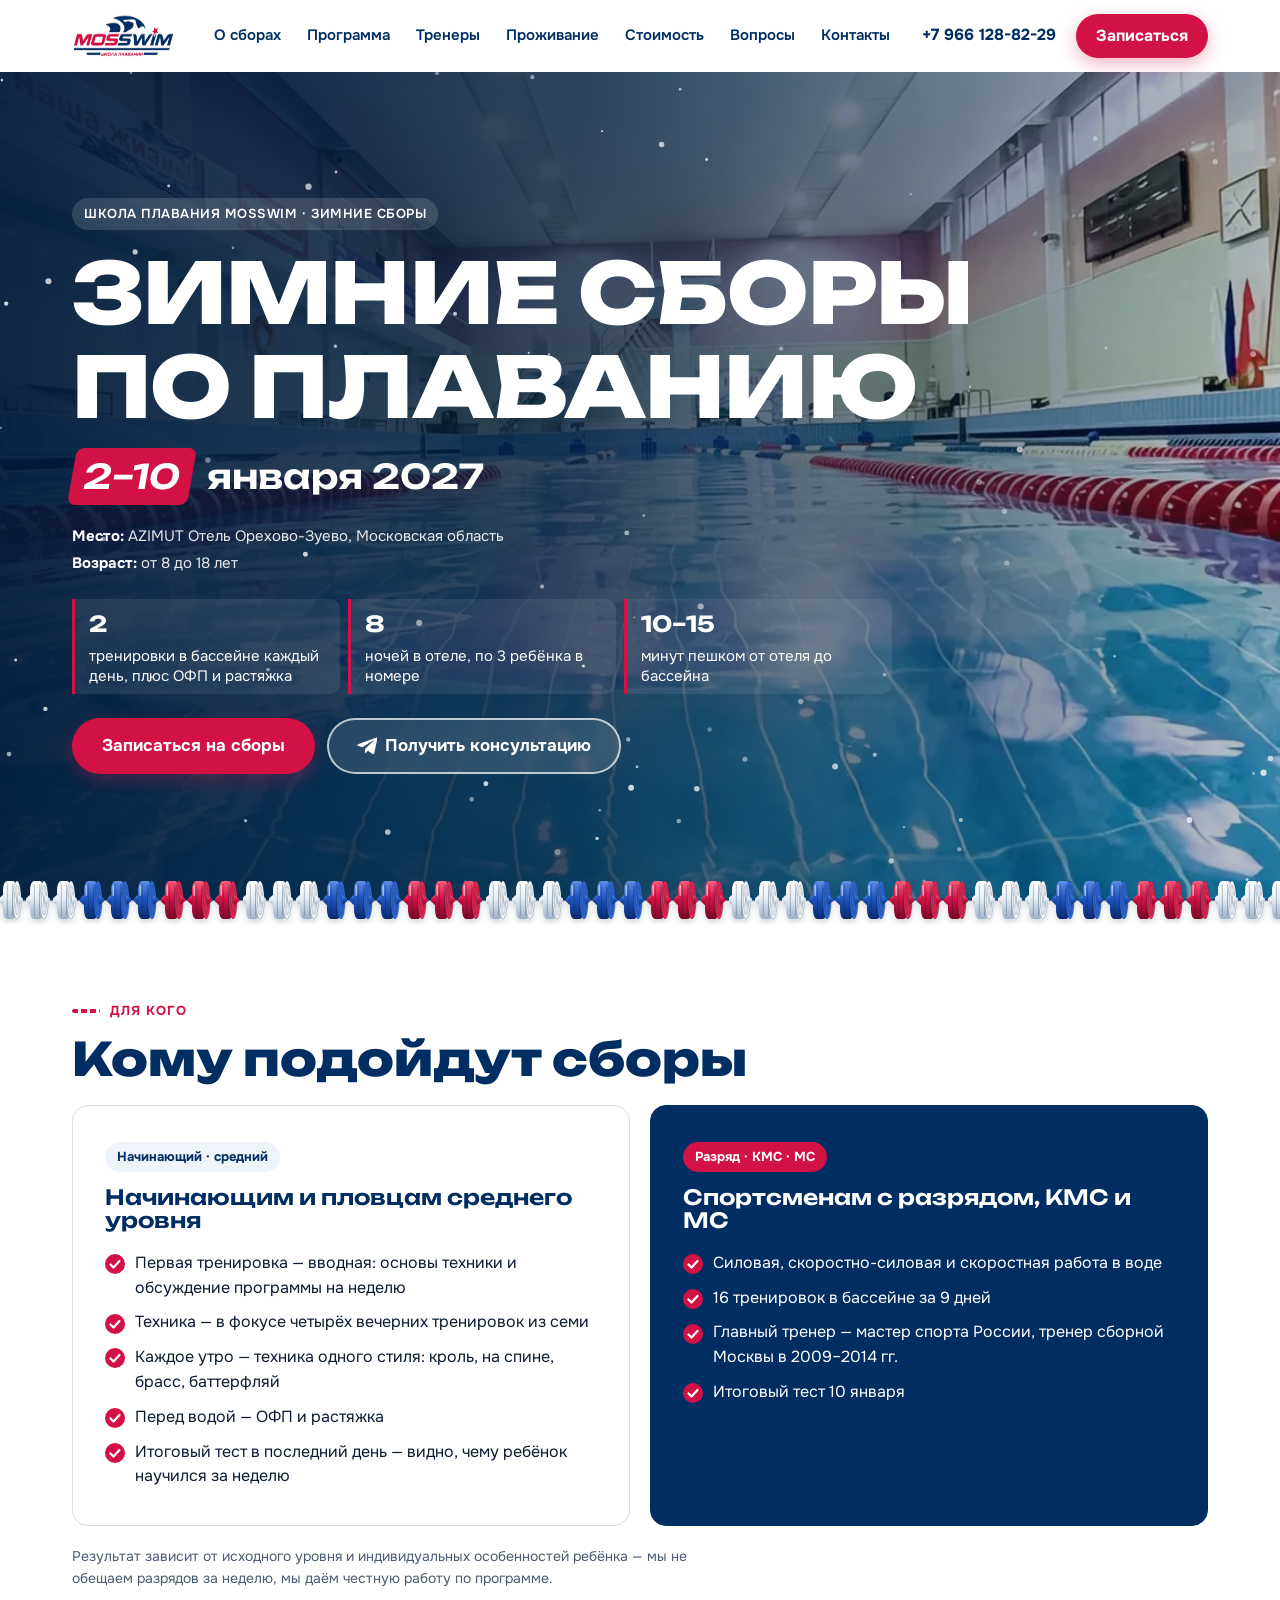
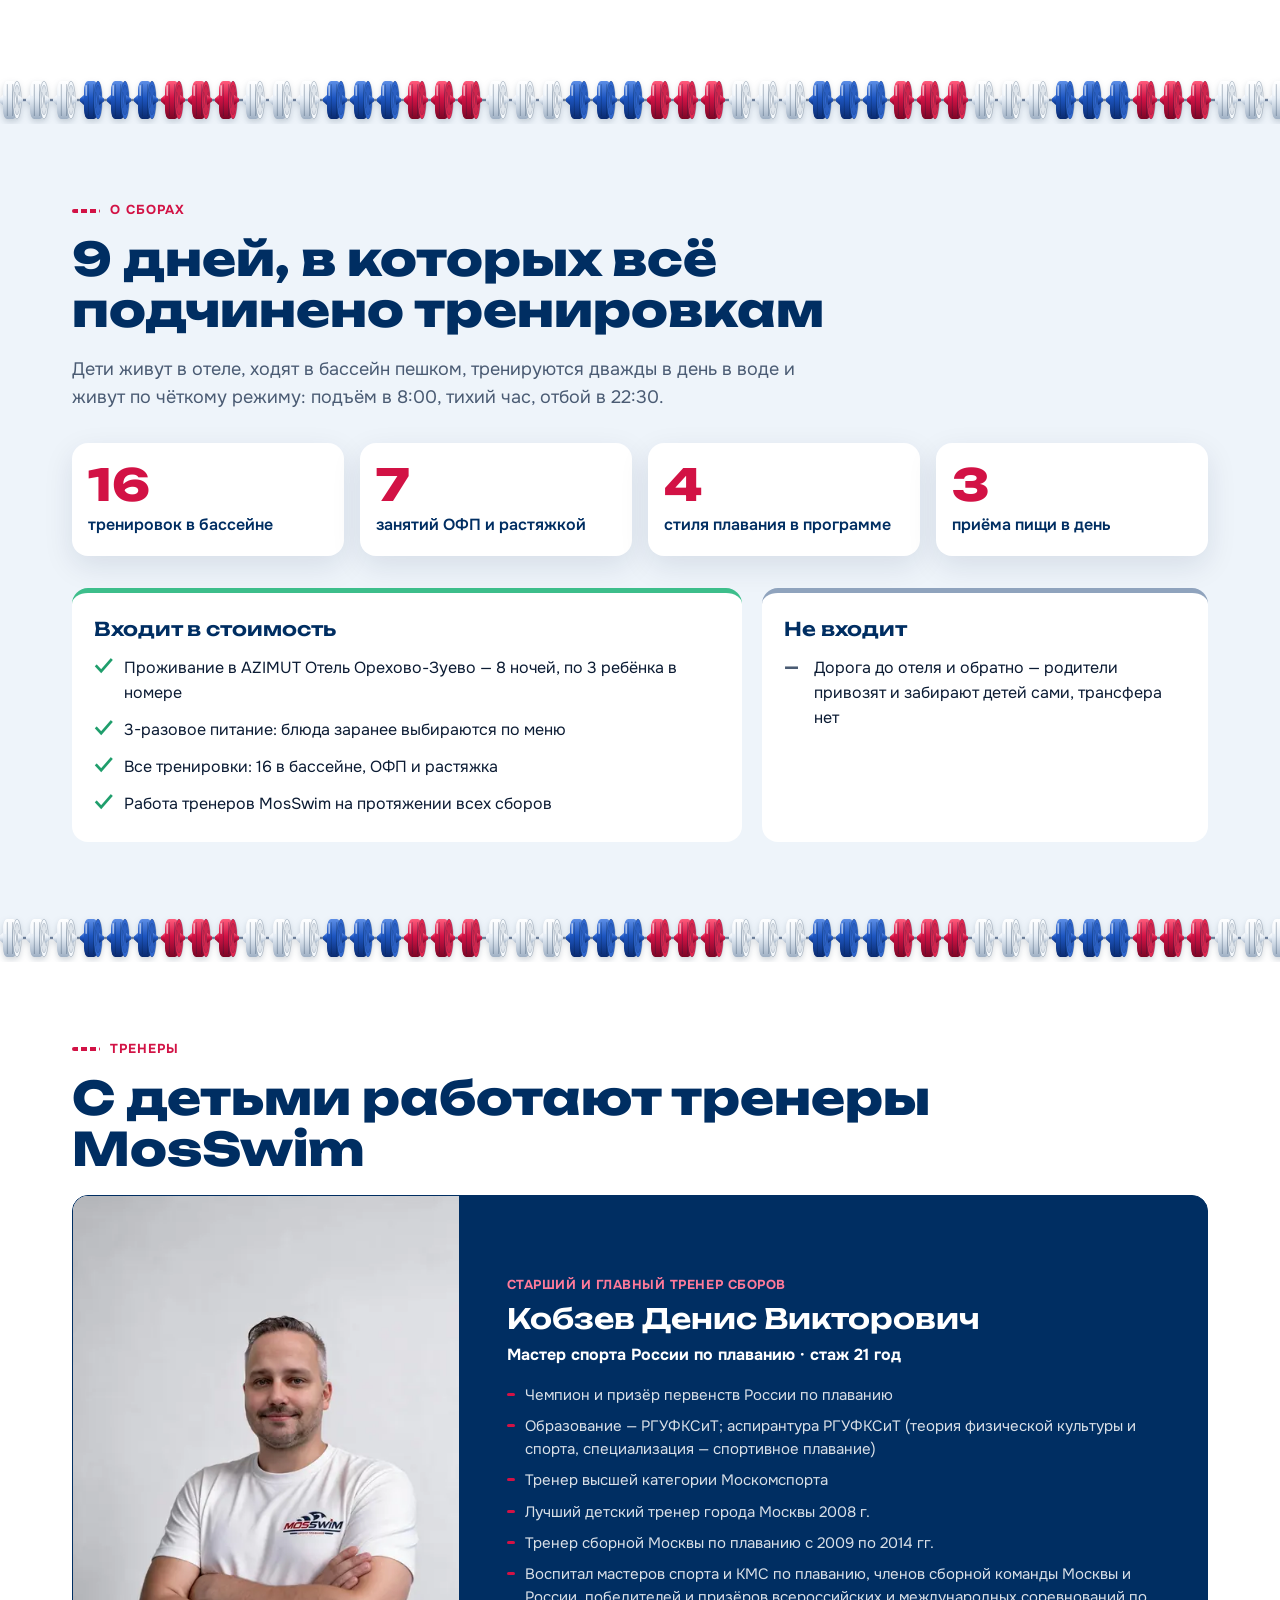
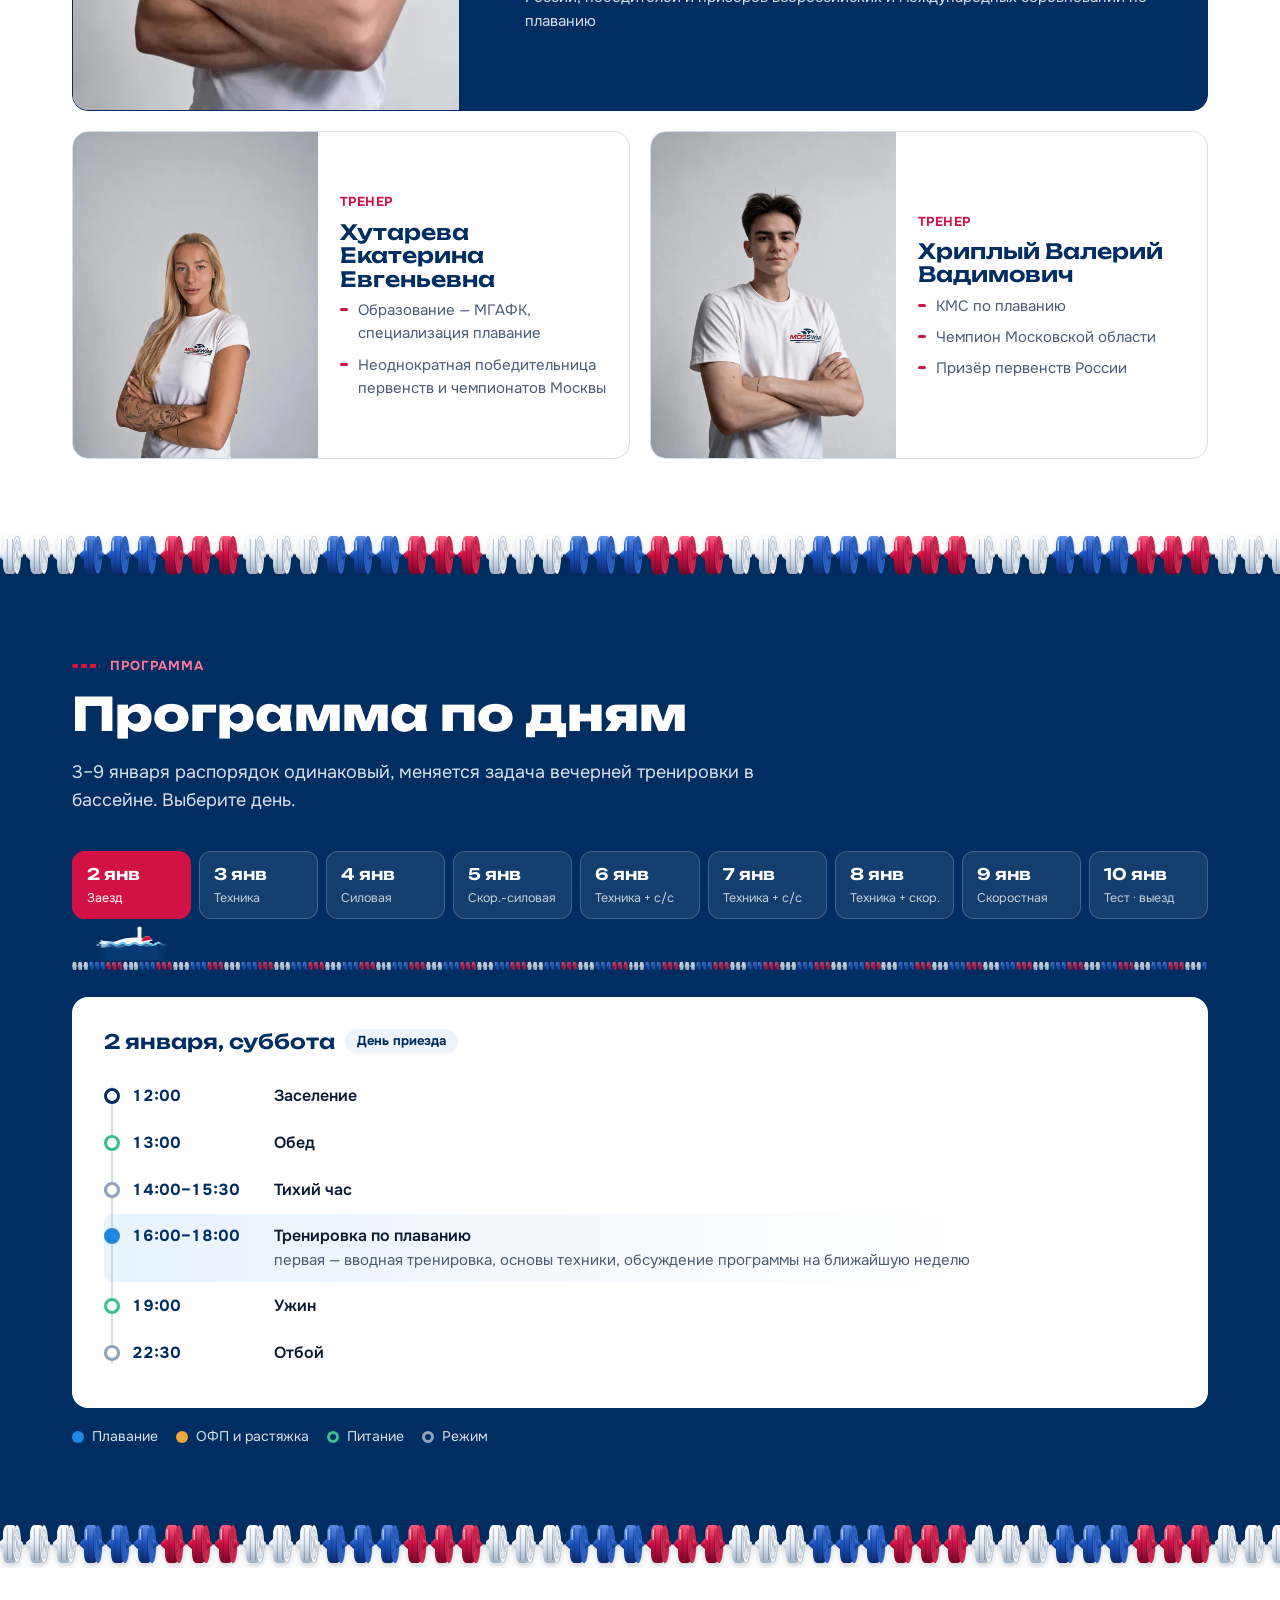
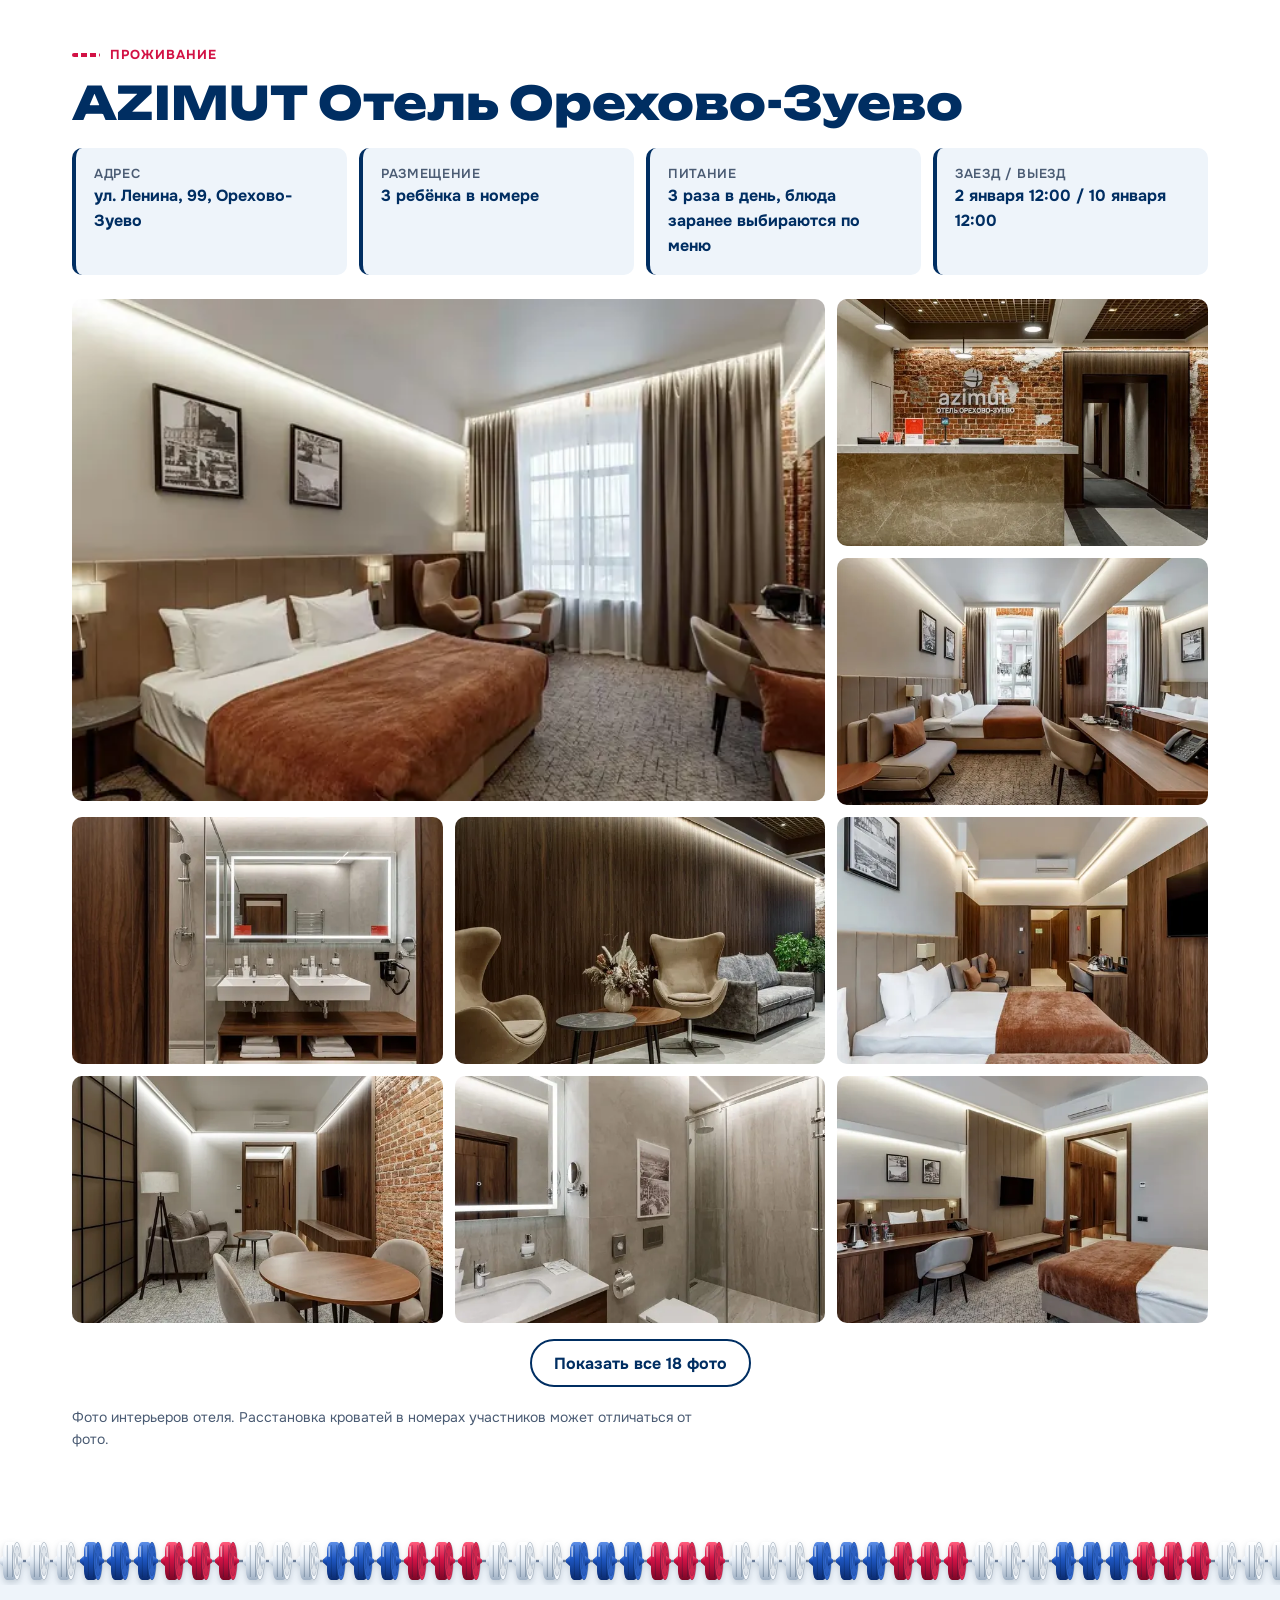
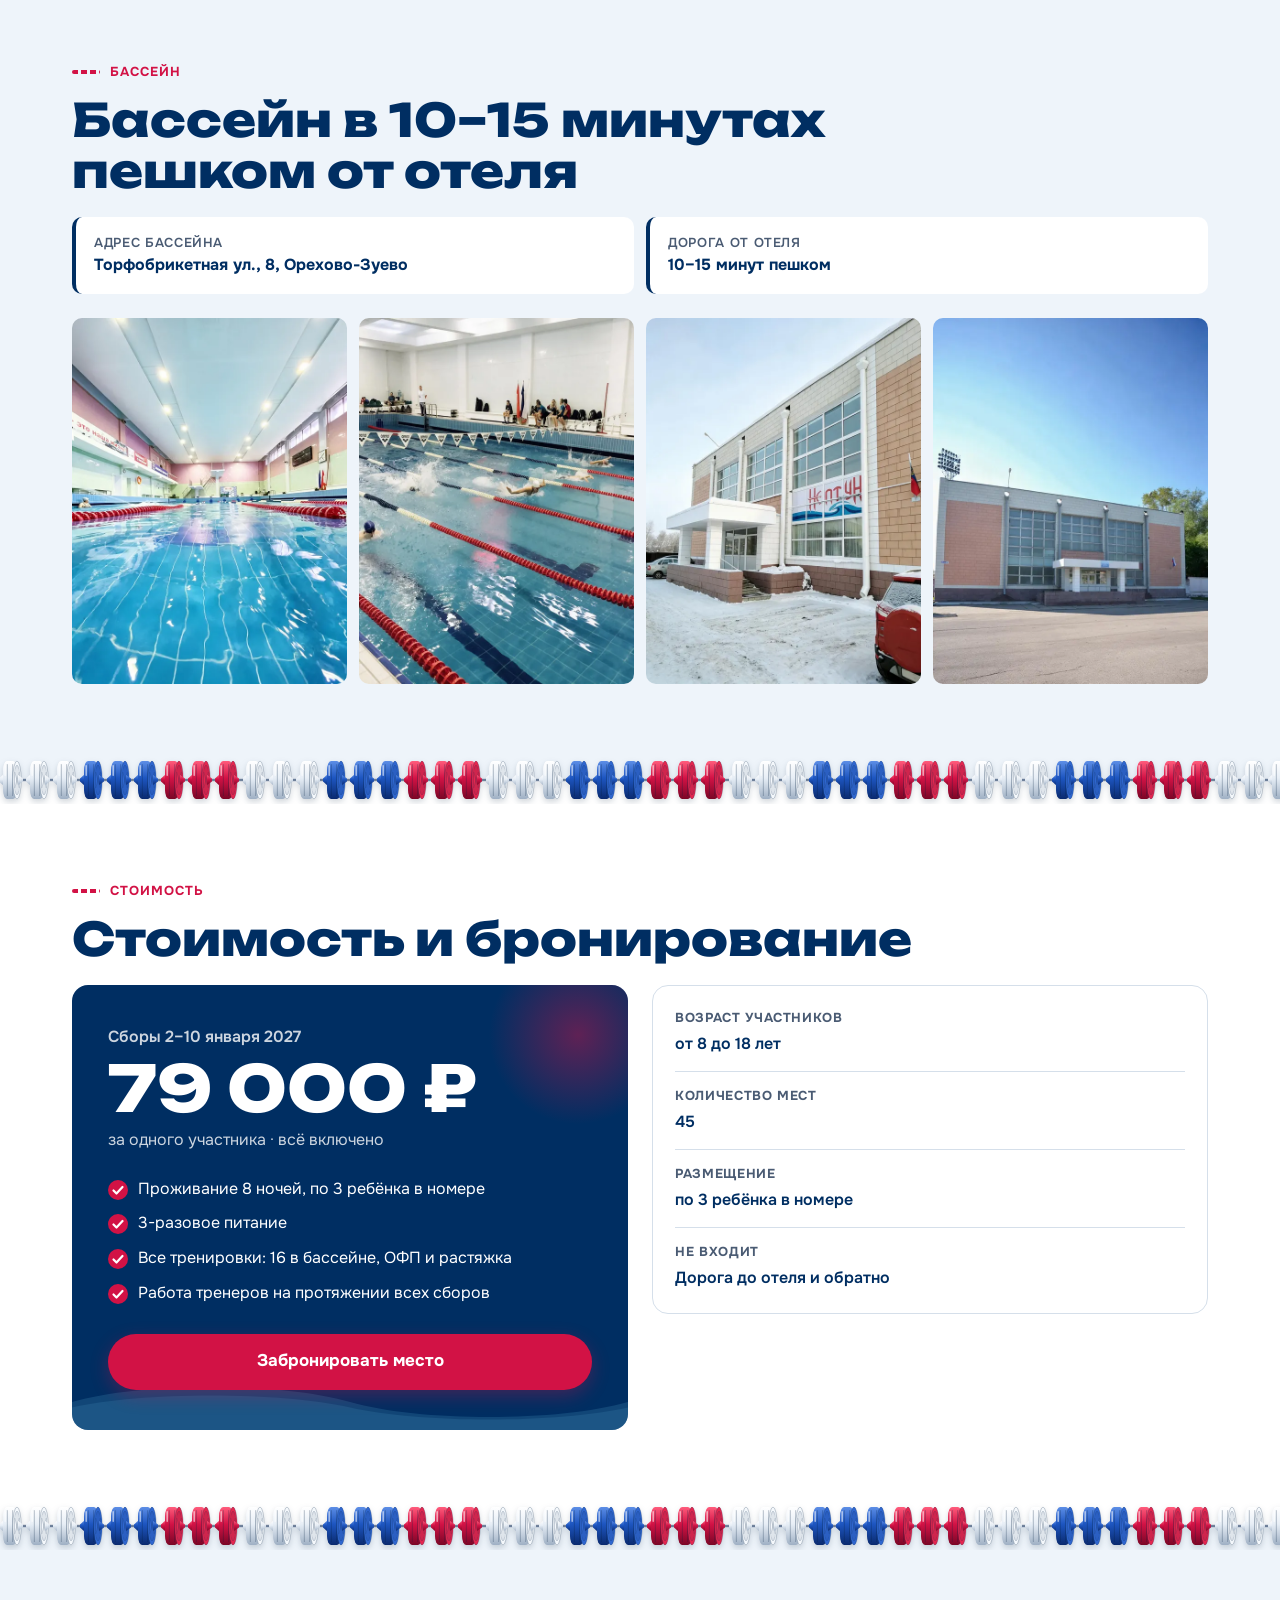
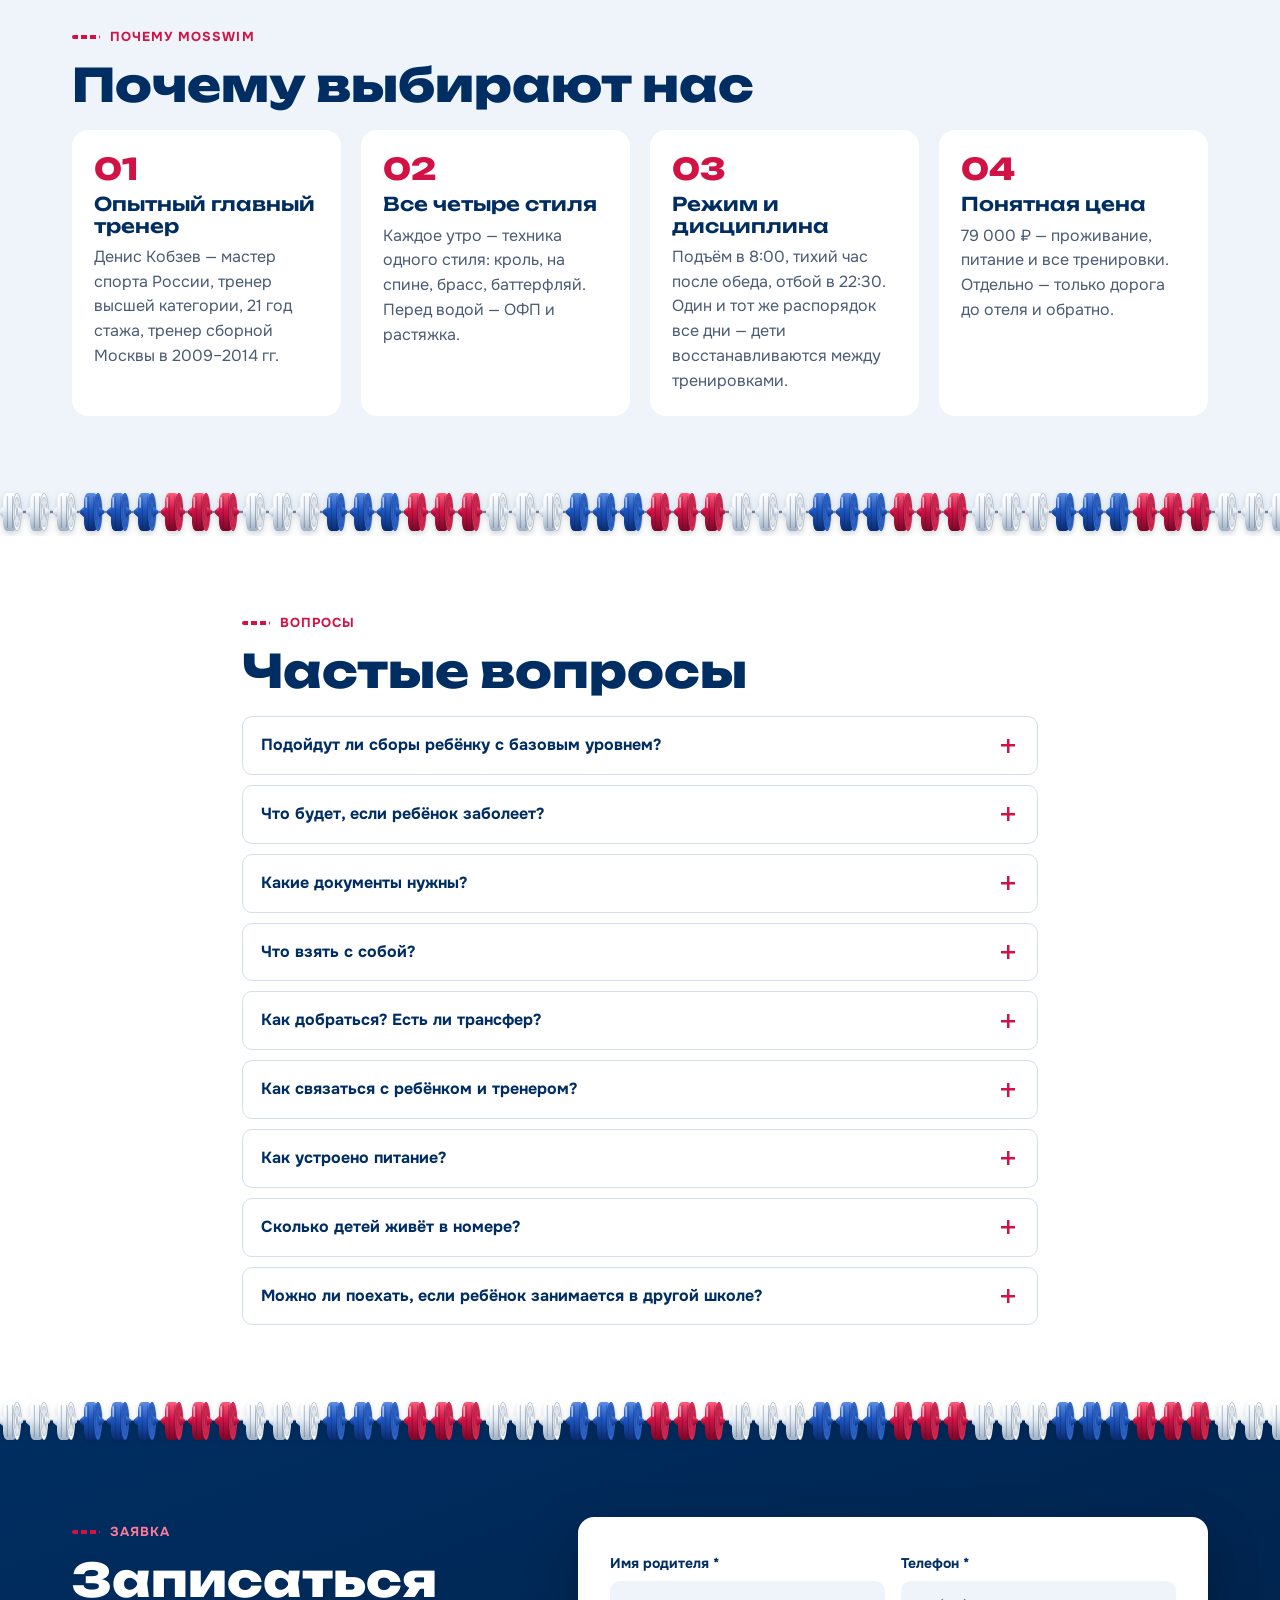
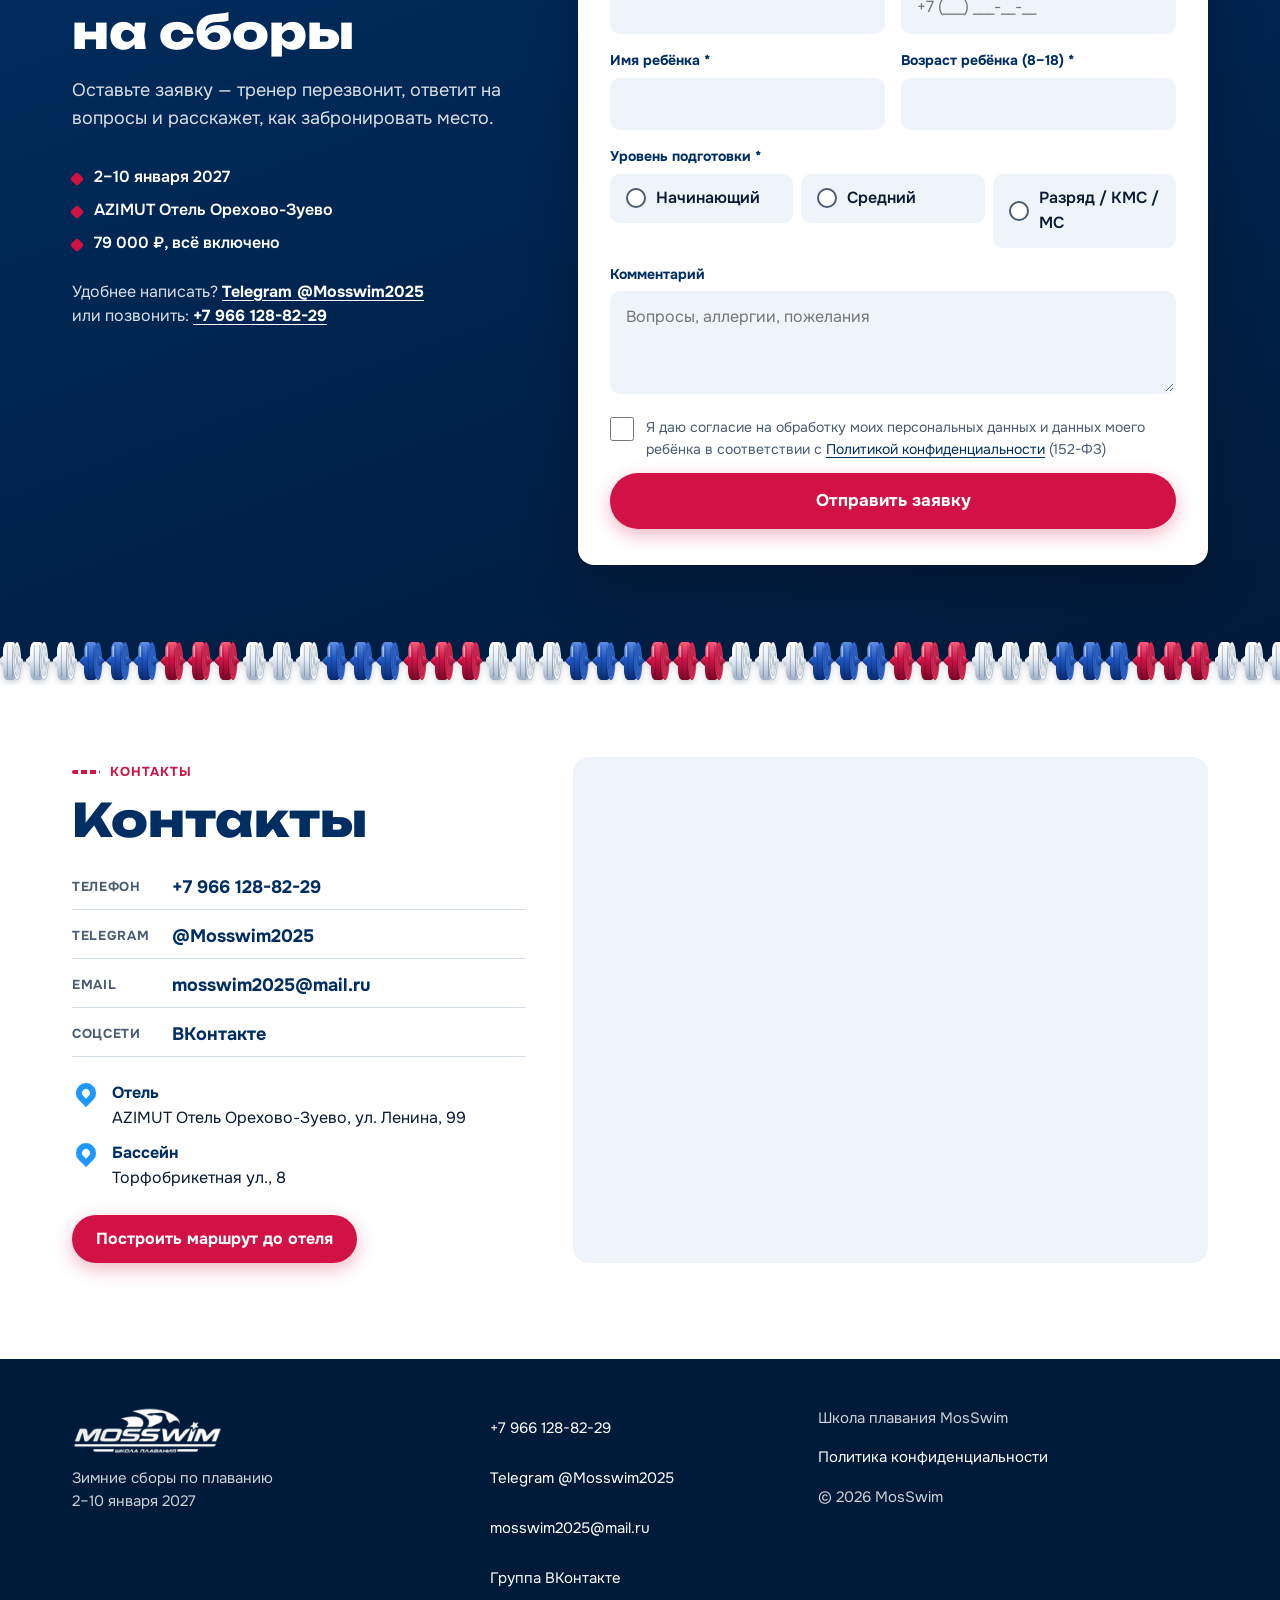
==== commit cc8f487f: "Программа без лыж, возраст 8-18, цена 79 000, 45 мест - утро 3-9 января: 10:00 ОФП и растяжка, 10:30" ====
--- a/index.html
+++ b/index.html
@@ -4,7 +4,7 @@
   <meta charset="utf-8">
   <meta name="viewport" content="width=device-width, initial-scale=1">
   <title>Зимние сборы по плаванию MosSwim — 2–10 января 2027, Орехово-Зуево</title>
-  <meta name="description" content="Зимние сборы школы плавания MosSwim 2–10 января 2027 г. в AZIMUT Отель Орехово-Зуево: 3 тренировки в день (плавание, лыжи, гибкость), проживание и питание включены. 75 000 ₽.">
+  <meta name="description" content="Зимние сборы школы плавания MosSwim 2–10 января 2027 г. в AZIMUT Отель Орехово-Зуево для детей 8–18 лет: 16 тренировок в бассейне, ОФП и растяжка, проживание и питание включены. 79 000 ₽.">
   <meta name="theme-color" content="#002E62">
   <link rel="canonical" href="https://[[DOMAIN]]/">
 
@@ -12,7 +12,7 @@
   <meta property="og:locale" content="ru_RU">
   <meta property="og:site_name" content="MosSwim">
   <meta property="og:title" content="Зимние сборы по плаванию MosSwim · 2–10 января 2027">
-  <meta property="og:description" content="9 дней в AZIMUT Отель Орехово-Зуево: плавание, лыжи, гибкость. Проживание и 3-разовое питание включены.">
+  <meta property="og:description" content="9 дней в AZIMUT Отель Орехово-Зуево: две тренировки в бассейне в день, ОФП и растяжка. Проживание и 3-разовое питание включены.">
   <meta property="og:url" content="https://[[DOMAIN]]/">
   <meta property="og:image" content="https://[[DOMAIN]]/assets/og-image.jpg">
   <meta property="og:image:width" content="1200">
@@ -26,20 +26,21 @@
   <link rel="preconnect" href="https://fonts.googleapis.com">
   <link rel="preconnect" href="https://fonts.gstatic.com" crossorigin>
   <link rel="stylesheet" href="https://fonts.googleapis.com/css2?family=Onest:wght@400;500;600;700&family=Unbounded:wght@600;800&display=swap">
-  <link rel="stylesheet" href="css/style.css?v=7">
+  <link rel="stylesheet" href="css/style.css?v=8">
 
   <script>document.documentElement.classList.add('js');</script>
-  <script src="js/config.js?v=7" defer></script>
-  <script src="js/main.js?v=7" defer></script>
-  <script src="js/form.js?v=7" defer></script>
-  <script src="js/anim.js?v=7" defer></script>
+  <script src="js/config.js?v=8" defer></script>
+  <script src="js/main.js?v=8" defer></script>
+  <script src="js/form.js?v=8" defer></script>
+  <script src="js/anim.js?v=8" defer></script>
 
   <script type="application/ld+json">
   {
     "@context": "https://schema.org",
     "@type": "Event",
     "name": "Зимние сборы по плаванию MosSwim",
-    "description": "Спортивные сборы для детей-пловцов: плавание, лыжная подготовка, тренировки на гибкость. Проживание и 3-разовое питание включены.",
+    "description": "Спортивные сборы для детей-пловцов 8–18 лет: техника всех стилей плавания, ОФП и растяжка, две тренировки в бассейне в день. Проживание и 3-разовое питание включены.",
+    "typicalAgeRange": "8-18",
     "startDate": "2027-01-02T12:00:00+03:00",
     "endDate": "2027-01-10T12:00:00+03:00",
     "eventStatus": "https://schema.org/EventScheduled",
@@ -68,7 +69,7 @@
     "performer": { "@type": "Person", "name": "Кобзев Денис Викторович" },
     "offers": {
       "@type": "Offer",
-      "price": "75000",
+      "price": "79000",
       "priceCurrency": "RUB",
       "availability": "https://schema.org/InStock",
       "url": "https://[[DOMAIN]]/#signup"
@@ -133,11 +134,11 @@
 
     <ul class="hero__meta">
       <li><strong>Место:</strong> AZIMUT Отель Орехово-Зуево, Московская область</li>
-      <li><strong>Возраст:</strong> [[ВОЗРАСТ]]</li>
+      <li><strong>Возраст:</strong> от 8 до 18 лет</li>
     </ul>
 
     <ul class="hero__facts">
-      <li><b>3</b><span>тренировки в день: плавание, лыжи, гибкость</span></li>
+      <li><b>2</b><span>тренировки в бассейне каждый день, плюс ОФП и растяжка</span></li>
       <li><b>8</b><span>ночей в отеле, по 3 ребёнка в номере</span></li>
       <li><b>10–15</b><span>минут пешком от отеля до бассейна</span></li>
     </ul>
@@ -167,7 +168,8 @@
         <ul class="checklist">
           <li>Первая тренировка — вводная: основы техники и обсуждение программы на неделю</li>
           <li>Техника — в фокусе четырёх вечерних тренировок из семи</li>
-          <li>Лыжи и тренировки на гибкость каждый день — общая физическая подготовка вне воды</li>
+          <li>Каждое утро — техника одного стиля: кроль, на спине, брасс, баттерфляй</li>
+          <li>Перед водой — ОФП и растяжка</li>
           <li>Итоговый тест в последний день — видно, чему ребёнок научился за неделю</li>
         </ul>
       </article>
@@ -177,7 +179,7 @@
         <h3>Спортсменам с разрядом, КМС и МС</h3>
         <ul class="checklist">
           <li>Силовая, скоростно-силовая и скоростная работа в воде</li>
-          <li>9 тренировок по плаванию за 9 дней плюс лыжи и гибкость</li>
+          <li>16 тренировок в бассейне за 9 дней</li>
           <li>Главный тренер — мастер спорта России, тренер сборной Москвы в 2009–2014 гг.</li>
           <li>Итоговый тест 10 января</li>
         </ul>
@@ -191,21 +193,15 @@
 
 <!-- ================= О СБОРАХ ================= -->
 <section class="section section--ice" id="about" aria-labelledby="about-title">
-  <svg class="ski-track" viewBox="0 0 1200 260" preserveAspectRatio="none" aria-hidden="true">
-    <path d="M-20 210 C 240 120, 420 250, 660 150 S 1040 40, 1240 90"/>
-    <path d="M-20 228 C 240 138, 420 268, 660 168 S 1040 58, 1240 108"/>
-    <path class="ski-track__poles" d="M-20 250 C 240 160, 420 290, 660 190 S 1040 80, 1240 130"/>
-    <path class="ski-track__poles" d="M-20 188 C 240 98, 420 228, 660 128 S 1040 18, 1240 68"/>
-  </svg>
   <div class="container">
     <p class="kicker">О сборах</p>
     <h2 class="section__title" id="about-title">9 дней, в которых всё подчинено тренировкам</h2>
-    <p class="lead">Дети живут в отеле, ходят в бассейн пешком, тренируются три раза в день и живут по чёткому режиму: подъём в 8:00, тихий час, отбой в 22:30.</p>
+    <p class="lead">Дети живут в отеле, ходят в бассейн пешком, тренируются дважды в день в воде и живут по чёткому режиму: подъём в 8:00, тихий час, отбой в 22:30.</p>
 
     <ul class="stats">
-      <li class="stats__item reveal"><b data-count="9">9</b><span>тренировок по плаванию</span></li>
-      <li class="stats__item reveal"><b data-count="7">7</b><span>лыжных тренировок</span></li>
-      <li class="stats__item reveal"><b data-count="7">7</b><span>тренировок на гибкость</span></li>
+      <li class="stats__item reveal"><b data-count="16">16</b><span>тренировок в бассейне</span></li>
+      <li class="stats__item reveal"><b data-count="7">7</b><span>занятий ОФП и растяжкой</span></li>
+      <li class="stats__item reveal"><b data-count="4">4</b><span>стиля плавания в программе</span></li>
       <li class="stats__item reveal"><b data-count="3">3</b><span>приёма пищи в день</span></li>
     </ul>
 
@@ -215,7 +211,7 @@
         <ul>
           <li>Проживание в AZIMUT Отель Орехово-Зуево — 8 ночей, по 3 ребёнка в номере</li>
           <li>3-разовое питание: блюда заранее выбираются по меню</li>
-          <li>Все тренировки по программе: плавание, лыжи, гибкость</li>
+          <li>Все тренировки: 16 в бассейне, ОФП и растяжка</li>
           <li>Работа тренеров MosSwim на протяжении всех сборов</li>
         </ul>
       </div>
@@ -223,7 +219,6 @@
         <h3>Не входит</h3>
         <ul>
           <li>Дорога до отеля и обратно — родители привозят и забирают детей сами, трансфера нет</li>
-          <li>Лыжи — у каждого участника свои</li>
         </ul>
       </div>
     </div>
@@ -360,12 +355,12 @@
       </div>
 
       <div class="day" role="tabpanel" id="d3" aria-labelledby="tab-d3" tabindex="0">
-        <h3 class="day__title">3 января, воскресенье <span class="day__badge">Плавание: техника</span></h3>
+        <h3 class="day__title">3 января, воскресенье <span class="day__badge">Утро: кроль</span> <span class="day__badge">Вечер: техника</span></h3>
         <ol class="timeline">
           <li class="tl tl--rest"><time>8:00</time><span>Подъём</span></li>
           <li class="tl tl--meal"><time>9:00</time><span>Завтрак</span></li>
-          <li class="tl tl--ski"><time>10:00–11:30</time><span>Утренняя тренировка <em>лыжи</em></span></li>
-          <li class="tl tl--flex"><time>11:45–12:15</time><span>Тренировка на гибкость</span></li>
+          <li class="tl tl--gym"><time>10:00–10:30</time><span>ОФП и растяжка</span></li>
+          <li class="tl tl--swim"><time>10:30–11:30</time><span>Тренировка в бассейне <em>техника: кроль</em></span></li>
           <li class="tl tl--meal"><time>13:00</time><span>Обед</span></li>
           <li class="tl tl--rest"><time>14:00–15:30</time><span>Тихий час</span></li>
           <li class="tl tl--swim"><time>16:00–18:00</time><span>Тренировка по плаванию <em>тренировка на технику</em></span></li>
@@ -375,12 +370,12 @@
       </div>
 
       <div class="day" role="tabpanel" id="d4" aria-labelledby="tab-d4" tabindex="0">
-        <h3 class="day__title">4 января, понедельник <span class="day__badge">Плавание: силовая</span></h3>
+        <h3 class="day__title">4 января, понедельник <span class="day__badge">Утро: на спине</span> <span class="day__badge">Вечер: силовая</span></h3>
         <ol class="timeline">
           <li class="tl tl--rest"><time>8:00</time><span>Подъём</span></li>
           <li class="tl tl--meal"><time>9:00</time><span>Завтрак</span></li>
-          <li class="tl tl--ski"><time>10:00–11:30</time><span>Утренняя тренировка <em>лыжи</em></span></li>
-          <li class="tl tl--flex"><time>11:45–12:15</time><span>Тренировка на гибкость</span></li>
+          <li class="tl tl--gym"><time>10:00–10:30</time><span>ОФП и растяжка</span></li>
+          <li class="tl tl--swim"><time>10:30–11:30</time><span>Тренировка в бассейне <em>техника: на спине</em></span></li>
           <li class="tl tl--meal"><time>13:00</time><span>Обед</span></li>
           <li class="tl tl--rest"><time>14:00–15:30</time><span>Тихий час</span></li>
           <li class="tl tl--swim"><time>16:00–18:00</time><span>Тренировка по плаванию <em>силовая тренировка</em></span></li>
@@ -390,12 +385,12 @@
       </div>
 
       <div class="day" role="tabpanel" id="d5" aria-labelledby="tab-d5" tabindex="0">
-        <h3 class="day__title">5 января, вторник <span class="day__badge">Плавание: скоростно-силовая</span></h3>
+        <h3 class="day__title">5 января, вторник <span class="day__badge">Утро: брасс</span> <span class="day__badge">Вечер: скоростно-силовая</span></h3>
         <ol class="timeline">
           <li class="tl tl--rest"><time>8:00</time><span>Подъём</span></li>
           <li class="tl tl--meal"><time>9:00</time><span>Завтрак</span></li>
-          <li class="tl tl--ski"><time>10:00–11:30</time><span>Утренняя тренировка <em>лыжи</em></span></li>
-          <li class="tl tl--flex"><time>11:45–12:15</time><span>Тренировка на гибкость</span></li>
+          <li class="tl tl--gym"><time>10:00–10:30</time><span>ОФП и растяжка</span></li>
+          <li class="tl tl--swim"><time>10:30–11:30</time><span>Тренировка в бассейне <em>техника: брасс</em></span></li>
           <li class="tl tl--meal"><time>13:00</time><span>Обед</span></li>
           <li class="tl tl--rest"><time>14:00–15:30</time><span>Тихий час</span></li>
           <li class="tl tl--swim"><time>16:00–18:00</time><span>Тренировка по плаванию <em>скоростно-силовая тренировка</em></span></li>
@@ -405,12 +400,12 @@
       </div>
 
       <div class="day" role="tabpanel" id="d6" aria-labelledby="tab-d6" tabindex="0">
-        <h3 class="day__title">6 января, среда <span class="day__badge">Плавание: техника + скоростно-силовая</span></h3>
+        <h3 class="day__title">6 января, среда <span class="day__badge">Утро: баттерфляй</span> <span class="day__badge">Вечер: техника + скоростно-силовая</span></h3>
         <ol class="timeline">
           <li class="tl tl--rest"><time>8:00</time><span>Подъём</span></li>
           <li class="tl tl--meal"><time>9:00</time><span>Завтрак</span></li>
-          <li class="tl tl--ski"><time>10:00–11:30</time><span>Утренняя тренировка <em>лыжи</em></span></li>
-          <li class="tl tl--flex"><time>11:45–12:15</time><span>Тренировка на гибкость</span></li>
+          <li class="tl tl--gym"><time>10:00–10:30</time><span>ОФП и растяжка</span></li>
+          <li class="tl tl--swim"><time>10:30–11:30</time><span>Тренировка в бассейне <em>техника: баттерфляй</em></span></li>
           <li class="tl tl--meal"><time>13:00</time><span>Обед</span></li>
           <li class="tl tl--rest"><time>14:00–15:30</time><span>Тихий час</span></li>
           <li class="tl tl--swim"><time>16:00–18:00</time><span>Тренировка по плаванию <em>техника + скоростно-силовая тренировка</em></span></li>
@@ -420,12 +415,12 @@
       </div>
 
       <div class="day" role="tabpanel" id="d7" aria-labelledby="tab-d7" tabindex="0">
-        <h3 class="day__title">7 января, четверг <span class="day__badge">Плавание: техника + скоростно-силовая</span></h3>
+        <h3 class="day__title">7 января, четверг <span class="day__badge">Утро: кроль</span> <span class="day__badge">Вечер: техника + скоростно-силовая</span></h3>
         <ol class="timeline">
           <li class="tl tl--rest"><time>8:00</time><span>Подъём</span></li>
           <li class="tl tl--meal"><time>9:00</time><span>Завтрак</span></li>
-          <li class="tl tl--ski"><time>10:00–11:30</time><span>Утренняя тренировка <em>лыжи</em></span></li>
-          <li class="tl tl--flex"><time>11:45–12:15</time><span>Тренировка на гибкость</span></li>
+          <li class="tl tl--gym"><time>10:00–10:30</time><span>ОФП и растяжка</span></li>
+          <li class="tl tl--swim"><time>10:30–11:30</time><span>Тренировка в бассейне <em>техника: кроль</em></span></li>
           <li class="tl tl--meal"><time>13:00</time><span>Обед</span></li>
           <li class="tl tl--rest"><time>14:00–15:30</time><span>Тихий час</span></li>
           <li class="tl tl--swim"><time>16:00–18:00</time><span>Тренировка по плаванию <em>техника + скоростно-силовая тренировка</em></span></li>
@@ -435,12 +430,12 @@
       </div>
 
       <div class="day" role="tabpanel" id="d8" aria-labelledby="tab-d8" tabindex="0">
-        <h3 class="day__title">8 января, пятница <span class="day__badge">Плавание: техника + скоростная</span></h3>
+        <h3 class="day__title">8 января, пятница <span class="day__badge">Утро: на спине</span> <span class="day__badge">Вечер: техника + скоростная</span></h3>
         <ol class="timeline">
           <li class="tl tl--rest"><time>8:00</time><span>Подъём</span></li>
           <li class="tl tl--meal"><time>9:00</time><span>Завтрак</span></li>
-          <li class="tl tl--ski"><time>10:00–11:30</time><span>Утренняя тренировка <em>лыжи</em></span></li>
-          <li class="tl tl--flex"><time>11:45–12:15</time><span>Тренировка на гибкость</span></li>
+          <li class="tl tl--gym"><time>10:00–10:30</time><span>ОФП и растяжка</span></li>
+          <li class="tl tl--swim"><time>10:30–11:30</time><span>Тренировка в бассейне <em>техника: на спине</em></span></li>
           <li class="tl tl--meal"><time>13:00</time><span>Обед</span></li>
           <li class="tl tl--rest"><time>14:00–15:30</time><span>Тихий час</span></li>
           <li class="tl tl--swim"><time>16:00–18:00</time><span>Тренировка по плаванию <em>техника + скоростная тренировка</em></span></li>
@@ -450,12 +445,12 @@
       </div>
 
       <div class="day" role="tabpanel" id="d9" aria-labelledby="tab-d9" tabindex="0">
-        <h3 class="day__title">9 января, суббота <span class="day__badge">Плавание: скоростная</span></h3>
+        <h3 class="day__title">9 января, суббота <span class="day__badge">Утро: брасс</span> <span class="day__badge">Вечер: скоростная</span></h3>
         <ol class="timeline">
           <li class="tl tl--rest"><time>8:00</time><span>Подъём</span></li>
           <li class="tl tl--meal"><time>9:00</time><span>Завтрак</span></li>
-          <li class="tl tl--ski"><time>10:00–11:30</time><span>Утренняя тренировка <em>лыжи</em></span></li>
-          <li class="tl tl--flex"><time>11:45–12:15</time><span>Тренировка на гибкость</span></li>
+          <li class="tl tl--gym"><time>10:00–10:30</time><span>ОФП и растяжка</span></li>
+          <li class="tl tl--swim"><time>10:30–11:30</time><span>Тренировка в бассейне <em>техника: брасс</em></span></li>
           <li class="tl tl--meal"><time>13:00</time><span>Обед</span></li>
           <li class="tl tl--rest"><time>14:00–15:30</time><span>Тихий час</span></li>
           <li class="tl tl--swim"><time>16:00–18:00</time><span>Тренировка по плаванию <em>скоростная тренировка</em></span></li>
@@ -477,8 +472,7 @@
 
     <ul class="legend" aria-label="Обозначения">
       <li class="legend__swim">Плавание</li>
-      <li class="legend__ski">Лыжи</li>
-      <li class="legend__flex">Гибкость</li>
+      <li class="legend__flex">ОФП и растяжка</li>
       <li class="legend__meal">Питание</li>
       <li class="legend__rest">Режим</li>
     </ul>
@@ -537,7 +531,7 @@
     <h2 class="section__title" id="pool-title">Бассейн в 10–15 минутах пешком от отеля</h2>
     <div class="place-facts place-facts--2">
       <div class="place-fact"><span>Адрес бассейна</span><b>Торфобрикетная ул., 8, Орехово-Зуево</b></div>
-      <div class="place-fact"><span>Лыжные тренировки</span><b>Трасса: [[АДРЕС ЛЫЖНОЙ ТРАССЫ]]. Лыжи — свои</b></div>
+      <div class="place-fact"><span>Дорога от отеля</span><b>10–15 минут пешком</b></div>
     </div>
 
     <ul class="gallery gallery--pool" data-gallery="pool">
@@ -560,12 +554,12 @@
     <div class="price">
       <div class="price__card reveal">
         <p class="price__label">Сборы 2–10 января 2027</p>
-        <p class="price__value">75&nbsp;000&nbsp;₽</p>
+        <p class="price__value">79&nbsp;000&nbsp;₽</p>
         <p class="price__per">за одного участника · всё включено</p>
         <ul class="checklist checklist--light">
           <li>Проживание 8 ночей, по 3 ребёнка в номере</li>
           <li>3-разовое питание</li>
-          <li>Все тренировки: 9 в бассейне, 7 лыжных, 7 на гибкость</li>
+          <li>Все тренировки: 16 в бассейне, ОФП и растяжка</li>
           <li>Работа тренеров на протяжении всех сборов</li>
         </ul>
         <a class="btn btn--primary btn--lg btn--block btn--shine" href="#signup" data-goal="click_signup">Забронировать место</a>
@@ -573,11 +567,10 @@
       </div>
 
       <dl class="price__terms reveal">
-        <div><dt>Количество мест</dt><dd>[[КОЛИЧЕСТВО МЕСТ]]</dd></div>
-        <div><dt>Предоплата</dt><dd>[[ПРЕДОПЛАТА: сумма и срок]]</dd></div>
-        <div><dt>Оплата остатка</dt><dd>[[СРОК И СПОСОБ ОПЛАТЫ]]</dd></div>
-        <div><dt>Условия возврата</dt><dd>[[УСЛОВИЯ ВОЗВРАТА]]</dd></div>
-        <div><dt>Не входит</dt><dd>Дорога до отеля и обратно; лыжи (свои)</dd></div>
+        <div><dt>Возраст участников</dt><dd>от 8 до 18 лет</dd></div>
+        <div><dt>Количество мест</dt><dd>45</dd></div>
+        <div><dt>Размещение</dt><dd>по 3 ребёнка в номере</dd></div>
+        <div><dt>Не входит</dt><dd>Дорога до отеля и обратно</dd></div>
       </dl>
     </div>
   </div>
@@ -596,8 +589,8 @@
         <p>Денис Кобзев — мастер спорта России, тренер высшей категории, 21 год стажа, тренер сборной Москвы в 2009–2014 гг.</p>
       </li>
       <li class="why__item reveal">
-        <h3>Не только вода</h3>
-        <p>Каждый день — лыжи и тренировка на гибкость утром, плавание вечером. Общая физическая подготовка встроена в программу.</p>
+        <h3>Все четыре стиля</h3>
+        <p>Каждое утро — техника одного стиля: кроль, на спине, брасс, баттерфляй. Перед водой — ОФП и растяжка.</p>
       </li>
       <li class="why__item reveal">
         <h3>Режим и дисциплина</h3>
@@ -605,7 +598,7 @@
       </li>
       <li class="why__item reveal">
         <h3>Понятная цена</h3>
-        <p>75 000 ₽ — проживание, питание и все тренировки. Отдельно — только дорога и собственные лыжи.</p>
+        <p>79 000 ₽ — проживание, питание и все тренировки. Отдельно — только дорога до отеля и обратно.</p>
       </li>
     </ol>
   </div>
@@ -622,11 +615,11 @@
     <div class="faq">
       <details class="faq__item">
         <summary>Подойдут ли сборы ребёнку с базовым уровнем?</summary>
-        <div class="faq__body"><p>Да, на сборы едут и начинающие, и спортсмены с разрядами. Первая тренировка — вводная, с разбором основ техники; техника — в фокусе нескольких тренировок недели. Минимальные требования к подготовке: [[УТОЧНИТЬ]]. Если сомневаетесь — напишите тренеру в Telegram, он подскажет.</p></div>
+        <div class="faq__body"><p>Да, на сборы едут и начинающие, и спортсмены с разрядами. Возраст участников — от 8 до 18 лет. Первая тренировка — вводная, с разбором основ техники; техника — в фокусе нескольких тренировок недели. Минимальные требования к подготовке: [[УТОЧНИТЬ]]. Если сомневаетесь — напишите тренеру в Telegram, он подскажет.</p></div>
       </details>
       <details class="faq__item">
         <summary>Что будет, если ребёнок заболеет?</summary>
-        <div class="faq__body"><p>Тренер сразу свяжется с родителями и вместе с вами решит, как действовать. Условия возврата в случае болезни: [[УТОЧНИТЬ]].</p></div>
+        <div class="faq__body"><p>Тренер сразу свяжется с родителями и вместе с вами решит, как действовать.</p></div>
       </details>
       <details class="faq__item">
         <summary>Какие документы нужны?</summary>
@@ -635,7 +628,7 @@
       <details class="faq__item">
         <summary>Что взять с собой?</summary>
         <div class="faq__body">
-          <p>Обязательно — свои лыжи: на сборах их не выдают. Для бассейна — купальник или плавки, шапочку, очки, полотенце, сланцы. Для лыж — тёплую спортивную одежду по погоде.</p>
+          <p>Для бассейна — купальник или плавки, шапочку, очки, полотенце, сланцы. Для ОФП — спортивную форму и кроссовки. Отдельно — тёплая одежда для дороги до бассейна и обратно.</p>
           <p>Полный список вещей: [[УТОЧНИТЬ]].</p>
         </div>
       </details>
@@ -676,7 +669,7 @@
       <ul class="signup__facts">
         <li>2–10 января 2027</li>
         <li>AZIMUT Отель Орехово-Зуево</li>
-        <li>75 000 ₽, всё включено</li>
+        <li>79 000 ₽, всё включено</li>
       </ul>
       <p class="signup__alt">Удобнее написать? <a href="https://t.me/Mosswim2025" target="_blank" rel="noopener" data-goal="click_messenger">Telegram @Mosswim2025</a><br>или позвонить: <a href="tel:+79661288229" data-goal="click_phone">+7 966 128-82-29</a></p>
     </div>
@@ -701,8 +694,8 @@
           <span class="field__error" aria-live="polite"></span>
         </label>
         <label class="field field--short">
-          <span class="field__label">Возраст ребёнка *</span>
-          <input type="number" name="child_age" inputmode="numeric" min="4" max="25" required>
+          <span class="field__label">Возраст ребёнка (8–18) *</span>
+          <input type="number" name="child_age" inputmode="numeric" min="8" max="18" required>
           <span class="field__error" aria-live="polite"></span>
         </label>
       </div>
@@ -796,7 +789,7 @@
 
 <!-- Липкая кнопка на мобильном -->
 <div class="sticky-cta" aria-hidden="true">
-  <a class="btn btn--primary btn--block" href="#signup" data-goal="click_signup" tabindex="-1">Записаться на сборы · 75 000 ₽</a>
+  <a class="btn btn--primary btn--block" href="#signup" data-goal="click_signup" tabindex="-1">Записаться на сборы · 79 000 ₽</a>
 </div>
 
 <!-- Лайтбокс галерей -->
--- a/css/style.css
+++ b/css/style.css
@@ -16,7 +16,6 @@
   --white: #fff;
 
   --c-swim: #1E88E5;
-  --c-ski: #6BC4E8;
   --c-flex: #F2A93B;
   --c-meal: #3DBE8B;
   --c-rest: #8FA3BD;
@@ -283,8 +282,7 @@
 .tl span { font-weight: 600; }
 .tl em { display: block; font-style: normal; font-weight: 400; font-size: 15px; color: var(--muted); }
 .tl--swim::before { border-color: var(--c-swim); background: var(--c-swim); }
-.tl--ski::before { border-color: var(--c-ski); background: var(--c-ski); }
-.tl--flex::before { border-color: var(--c-flex); background: var(--c-flex); }
+.tl--flex::before, .tl--gym::before { border-color: var(--c-flex); background: var(--c-flex); }
 .tl--meal::before { border-color: var(--c-meal); }
 .tl--rest::before { border-color: var(--c-rest); }
 .tl--swim { background: linear-gradient(90deg, rgba(30, 136, 229, .10), transparent 80%); border-radius: 10px; }
@@ -293,7 +291,6 @@
 .legend li { display: inline-flex; align-items: center; gap: 8px; }
 .legend li::before { content: ""; width: 12px; height: 12px; border-radius: 50%; }
 .legend__swim::before { background: var(--c-swim); }
-.legend__ski::before { background: var(--c-ski); }
 .legend__flex::before { background: var(--c-flex); }
 .legend__meal::before { border: 3px solid var(--c-meal); }
 .legend__rest::before { border: 3px solid var(--c-rest); }
@@ -661,22 +658,6 @@
 @keyframes swimSplash { from { opacity: 1; transform: translateX(0); } to { opacity: 0; transform: translateX(-6px); } }
 @media (min-width: 1024px) { .days__tabs { padding-bottom: 58px; } }
 
-/* ---------- «О сборах»: лыжня прорисовывается на фоне ---------- */
-#about { position: relative; overflow: clip; }
-#about > .container { position: relative; z-index: 1; }
-.ski-track { position: absolute; left: 0; top: 40px; width: 100%; height: 260px; pointer-events: none; }
-.ski-track path {
-  fill: none; stroke: #A9C2DD; stroke-width: 3.5; stroke-linecap: round; stroke-dasharray: 1600; stroke-dashoffset: 1600;
-  vector-effect: non-scaling-stroke;
-}
-/* следы от палок — точки вдоль лыжни, проявляются после неё */
-.ski-track .ski-track__poles { stroke-width: 4; stroke-dasharray: 1 38; stroke-dashoffset: 0; opacity: 0; transition: opacity 1.2s 2.4s; }
-.js .ski-track.is-visible .ski-track__poles { animation: none; opacity: .9; }
-html:not(.js) .ski-track__poles { opacity: .9; }
-.js .ski-track.is-visible path { animation: skiDraw 3.2s cubic-bezier(.4, 0, .2, 1) forwards; }
-.js .ski-track.is-visible path + path { animation-delay: .15s; }
-html:not(.js) .ski-track path { stroke-dashoffset: 0; }
-@keyframes skiDraw { to { stroke-dashoffset: 0; } }
 
 /* ---------- Стоимость: волна по низу карточки ---------- */
 .price__card > * { position: relative; z-index: 1; }
@@ -719,7 +700,5 @@
   .lane, .lane::before, .hero__bg img, .btn--shine::after, .swimmer__arm, .swimmer__leg, .swimmer__water, .swimmer__splash,
   .price__wave::before, .price__wave::after { animation: none !important; }
   .bubbles, .hero__snow { display: none; }
-  .ski-track path { stroke-dashoffset: 0; animation: none !important; }
-  .ski-track .ski-track__poles { opacity: .9; transition: none; }
   .days__swimmer { transition: none; }
 }
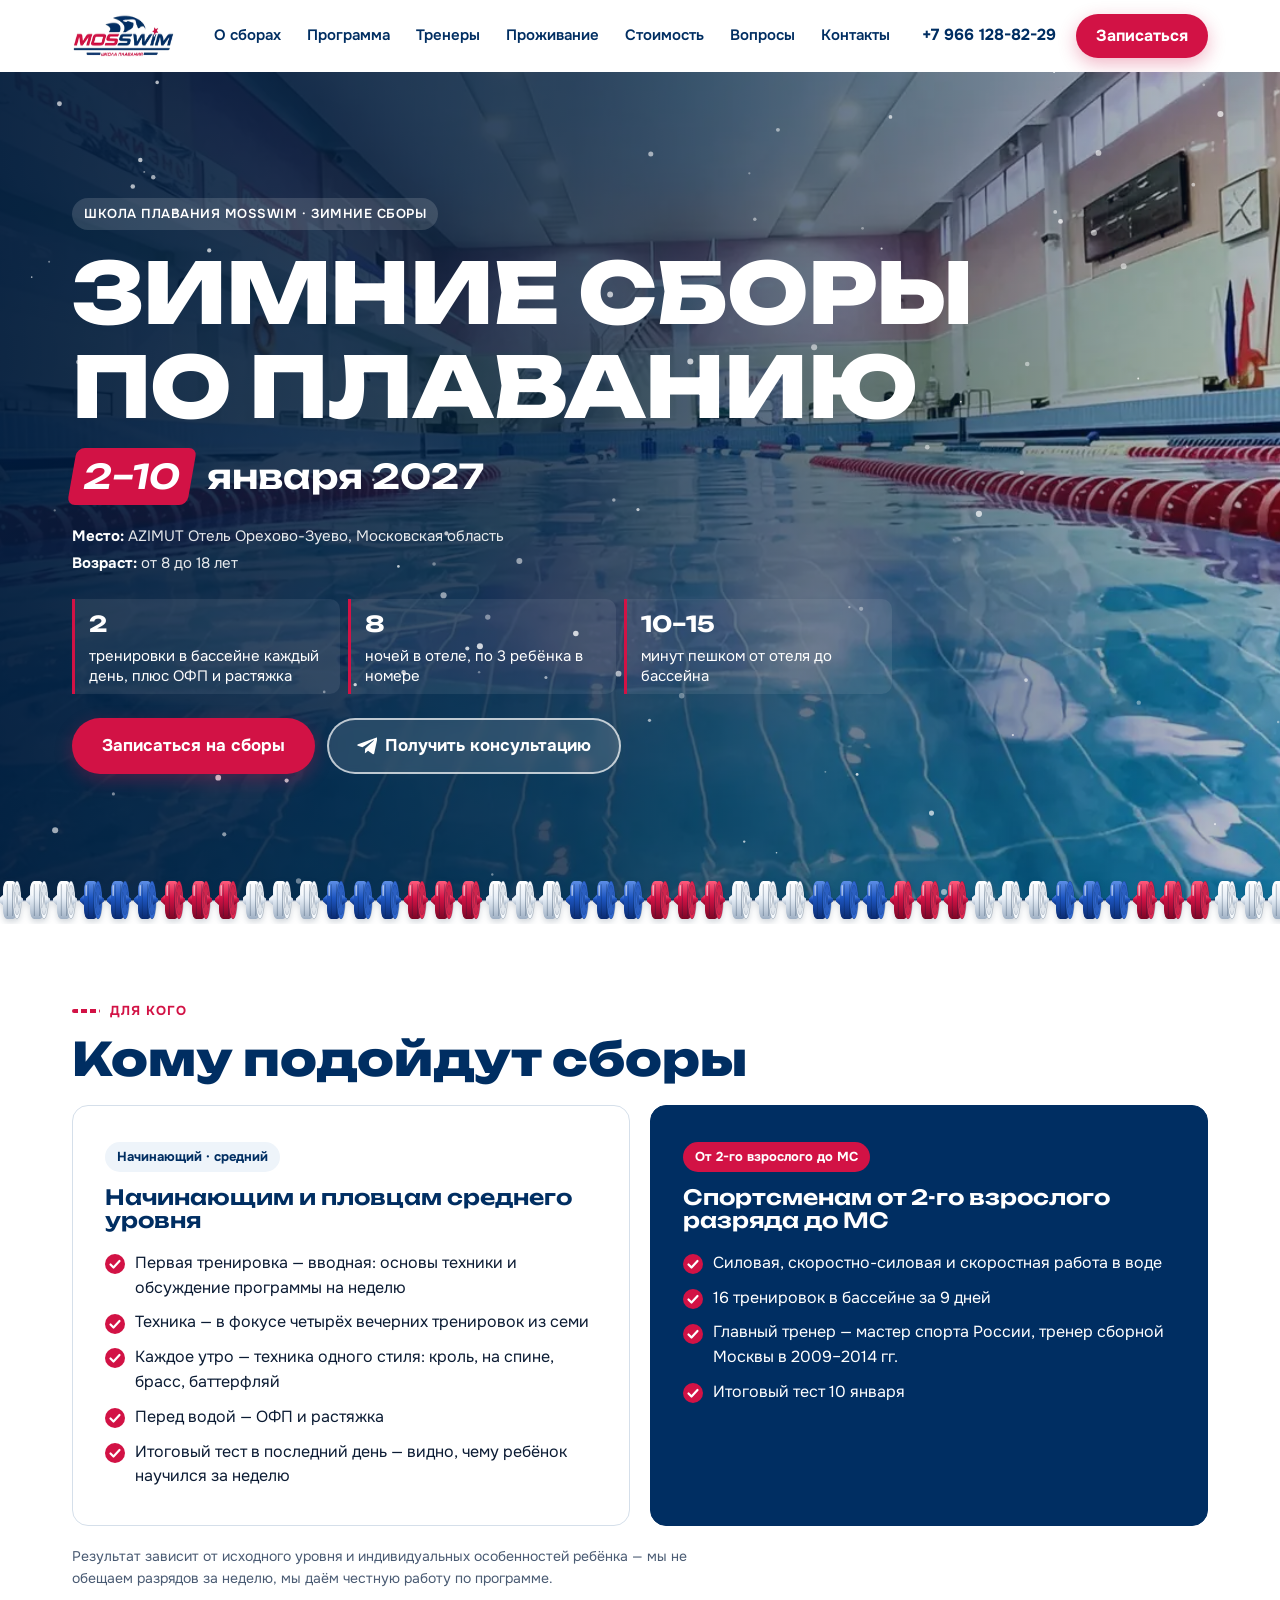
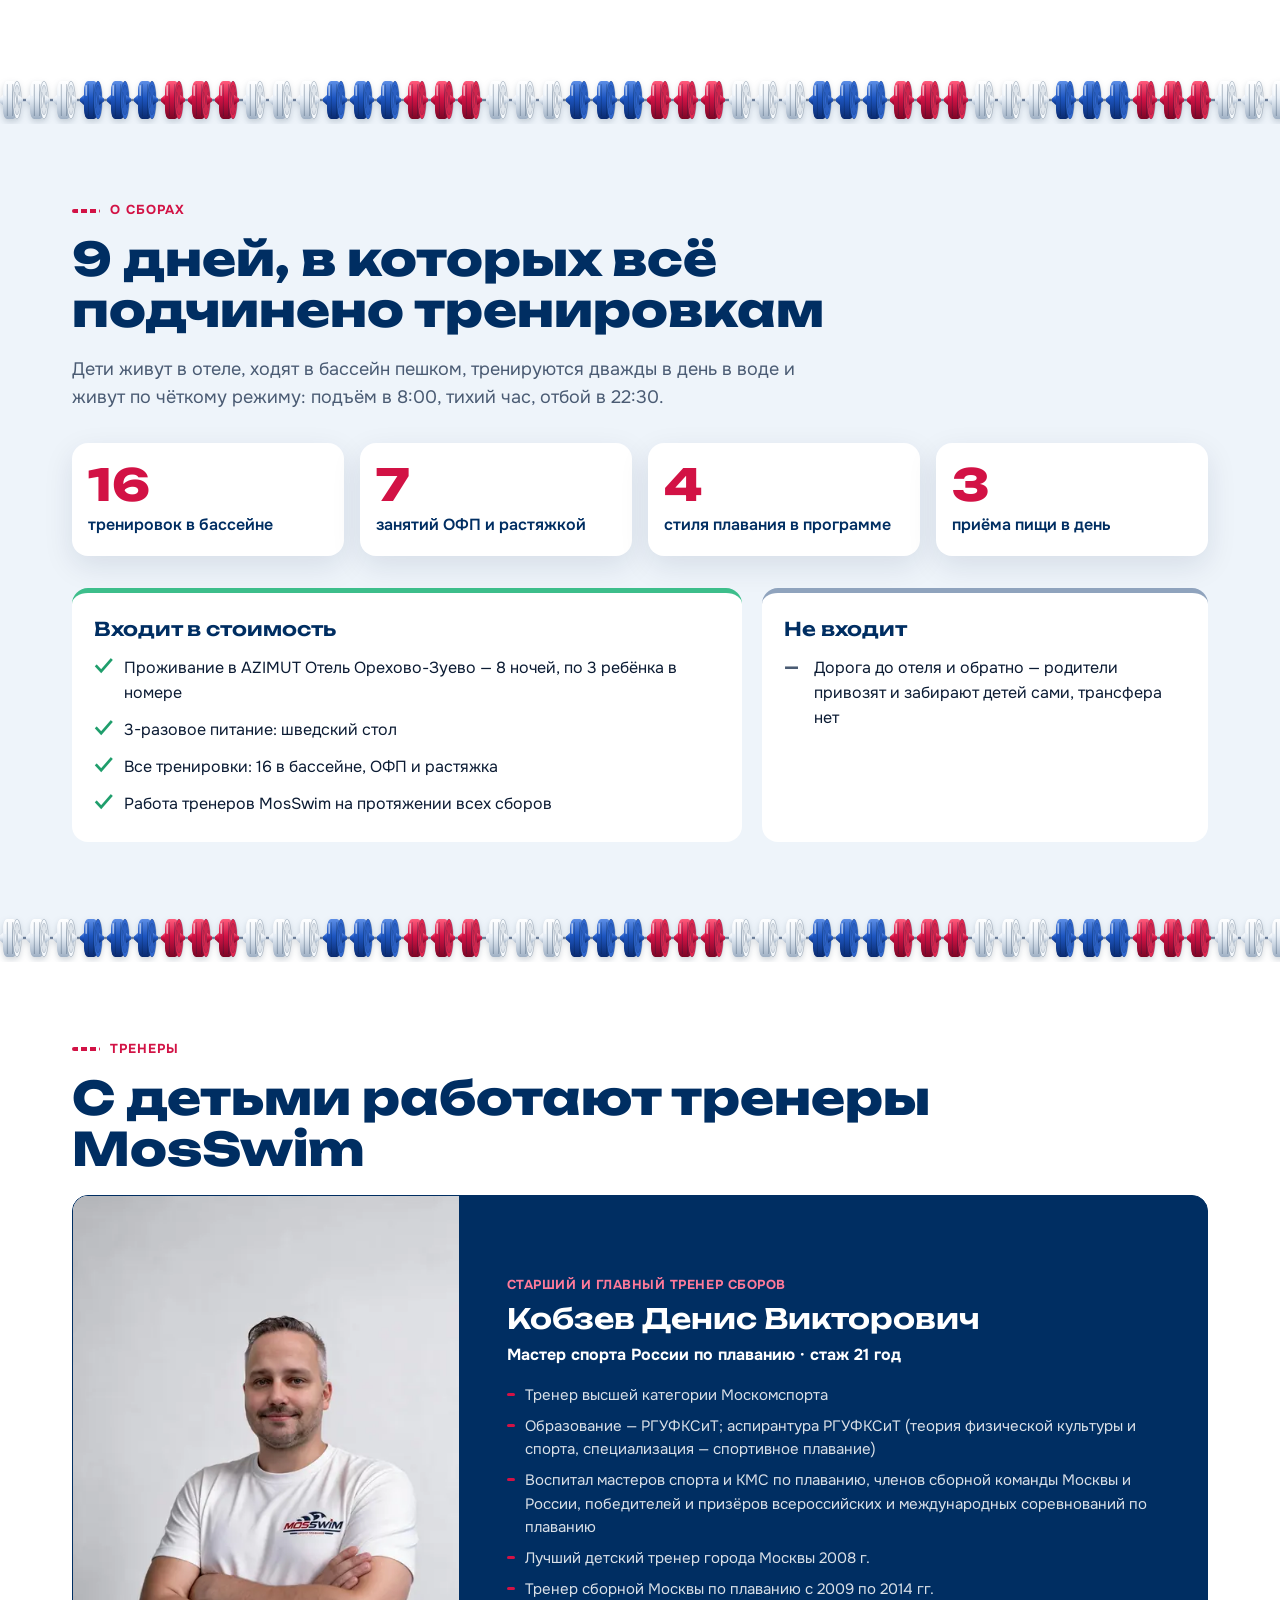
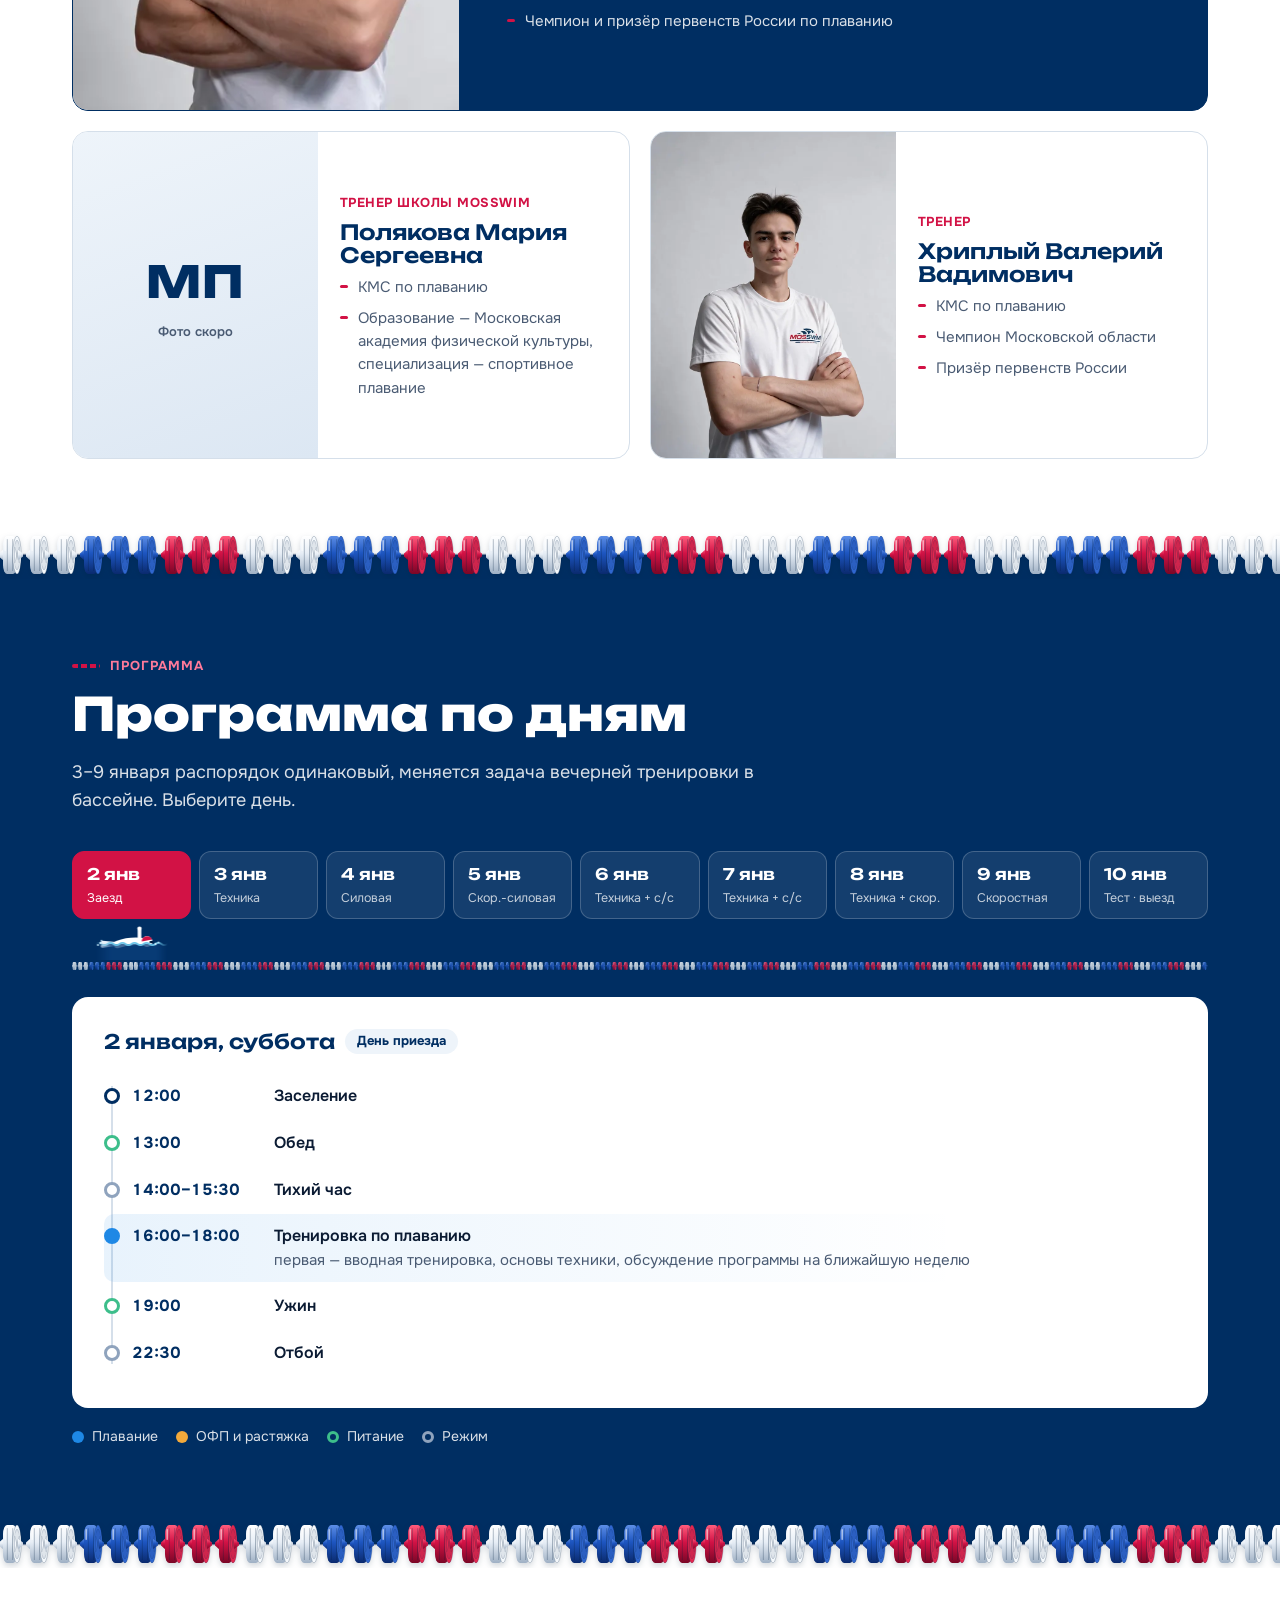
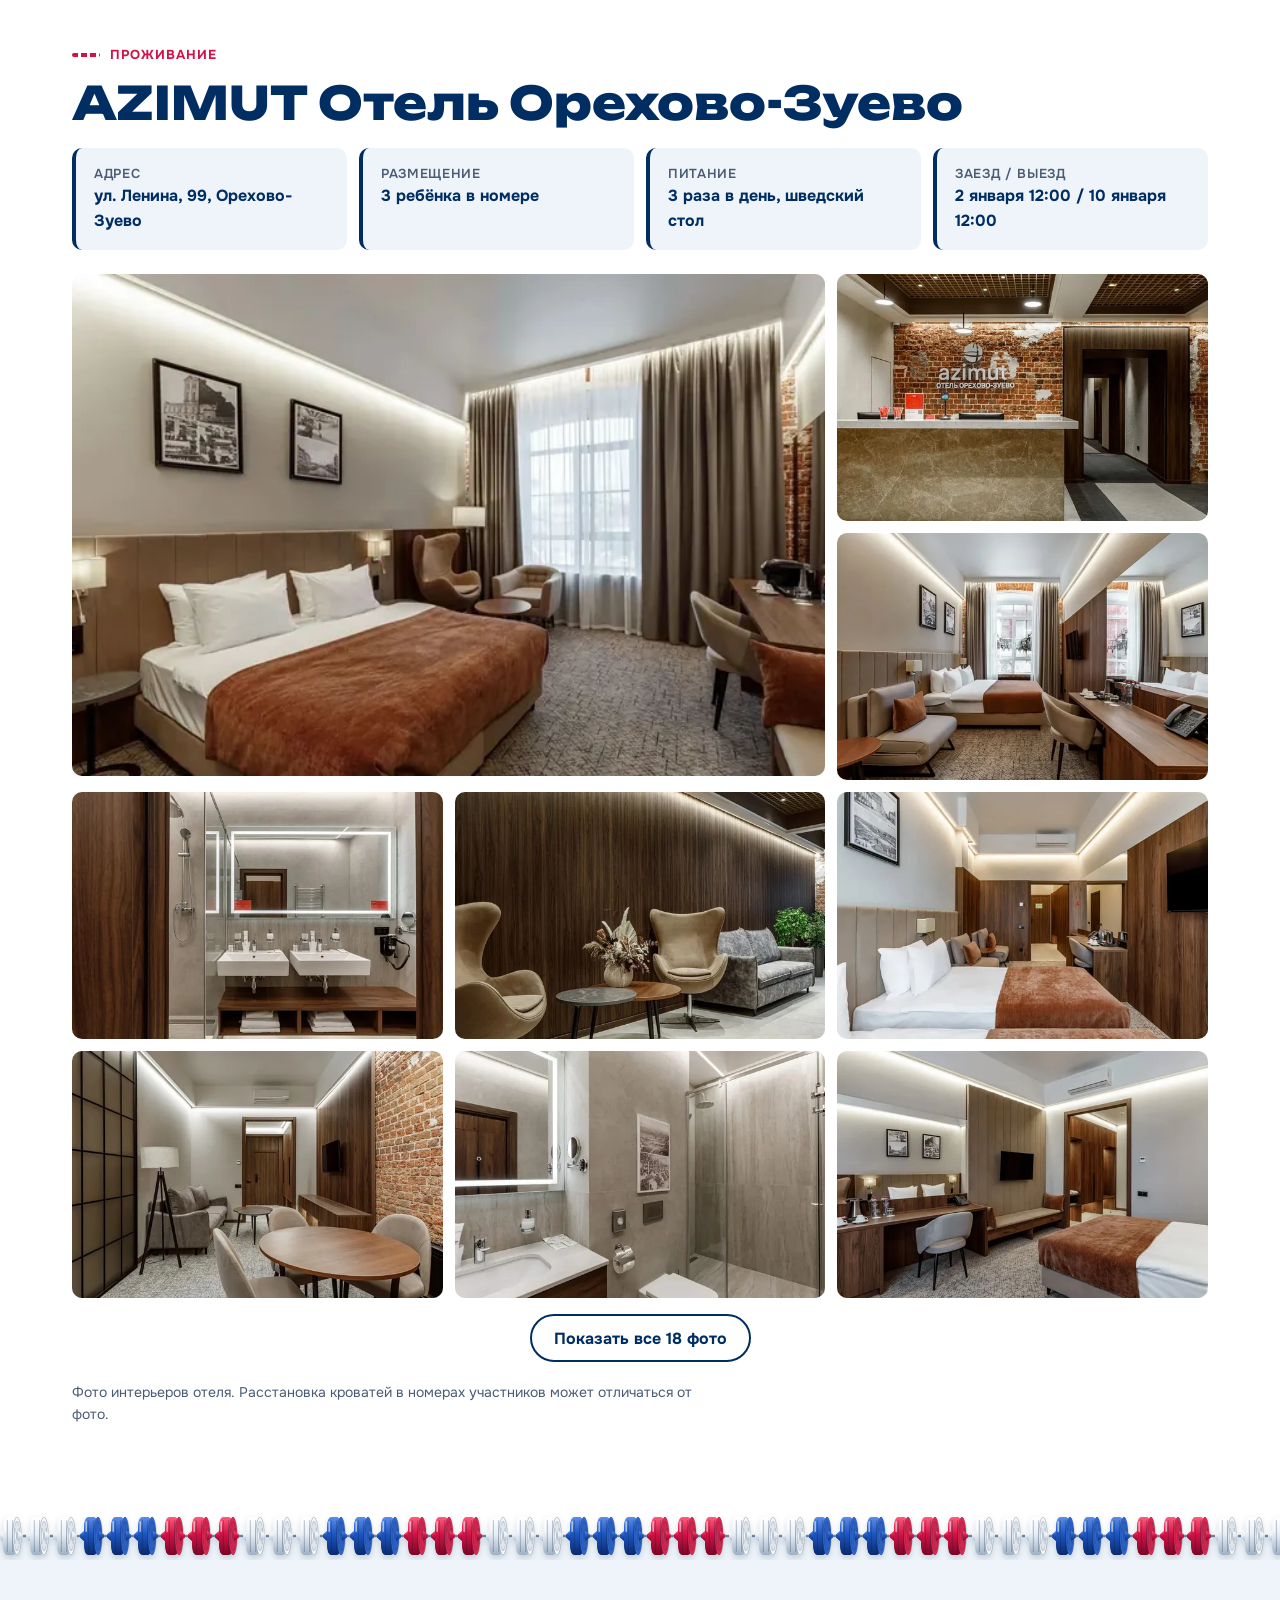
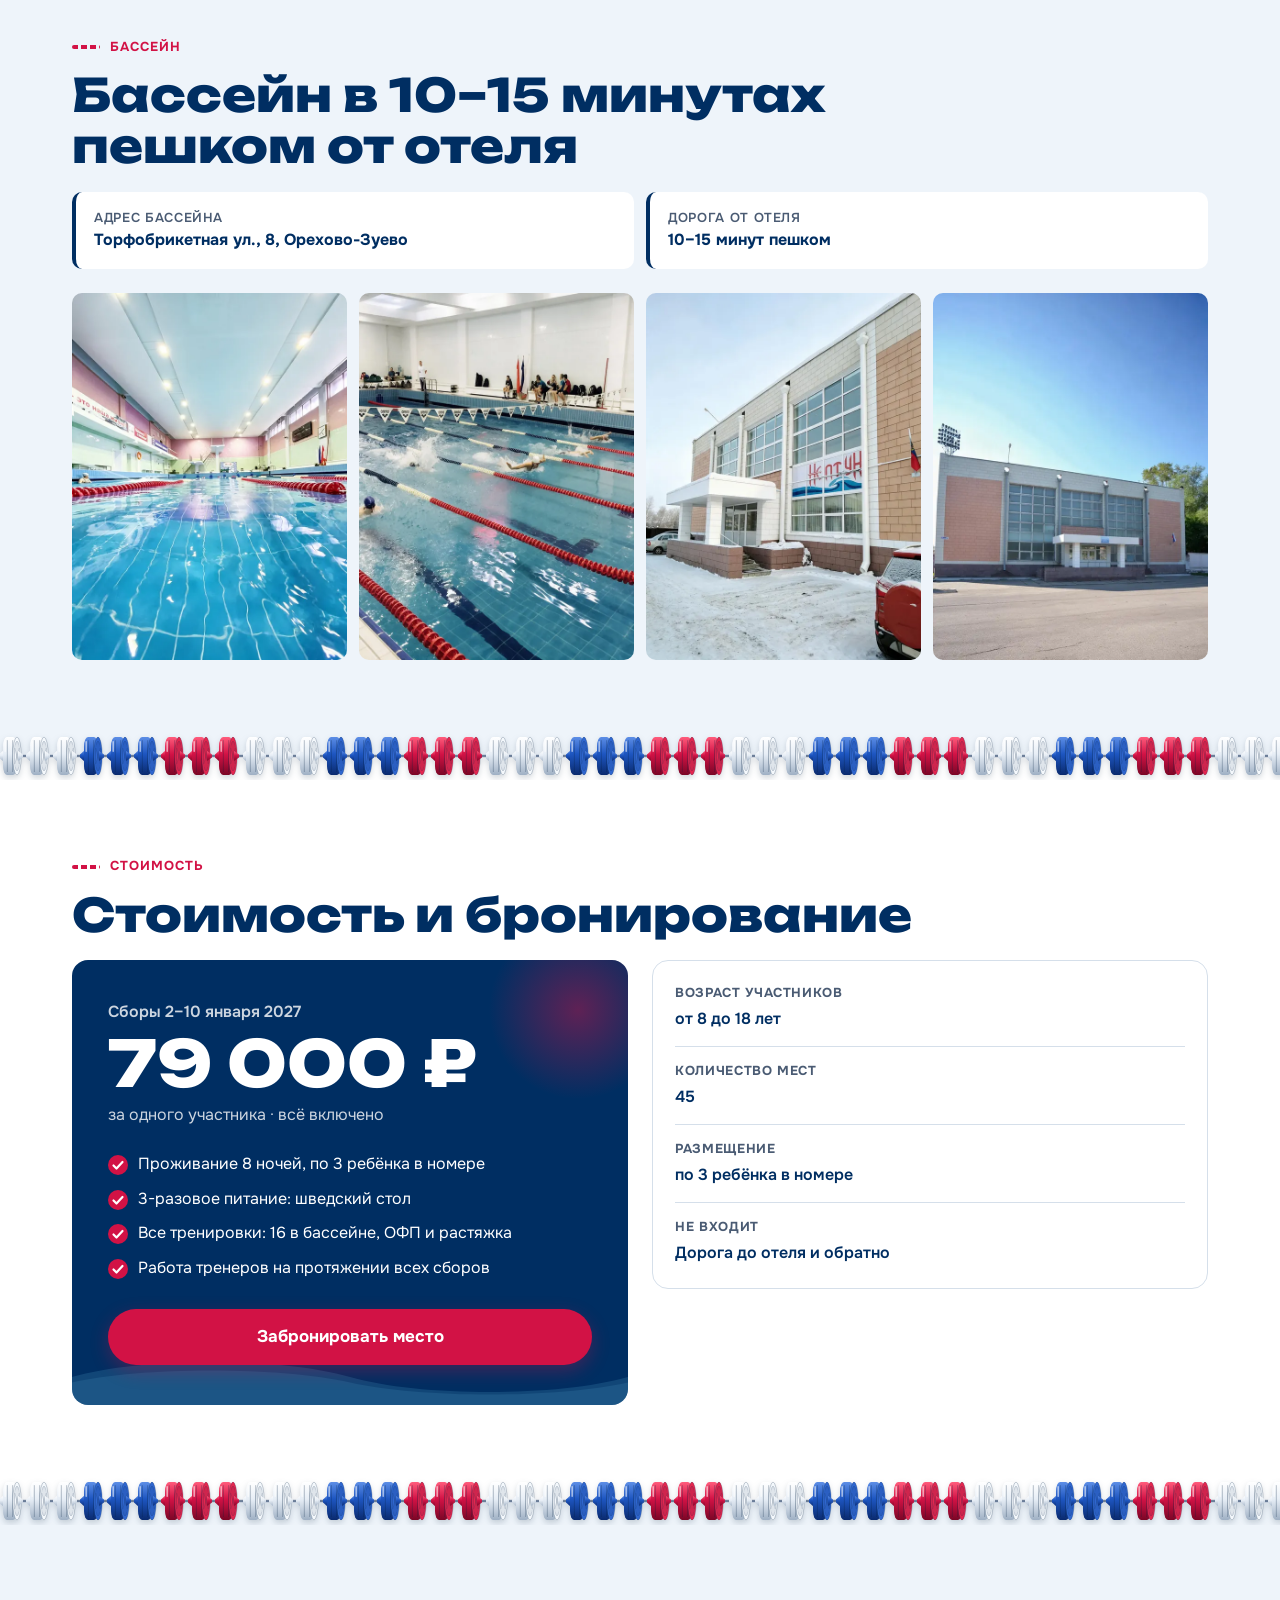
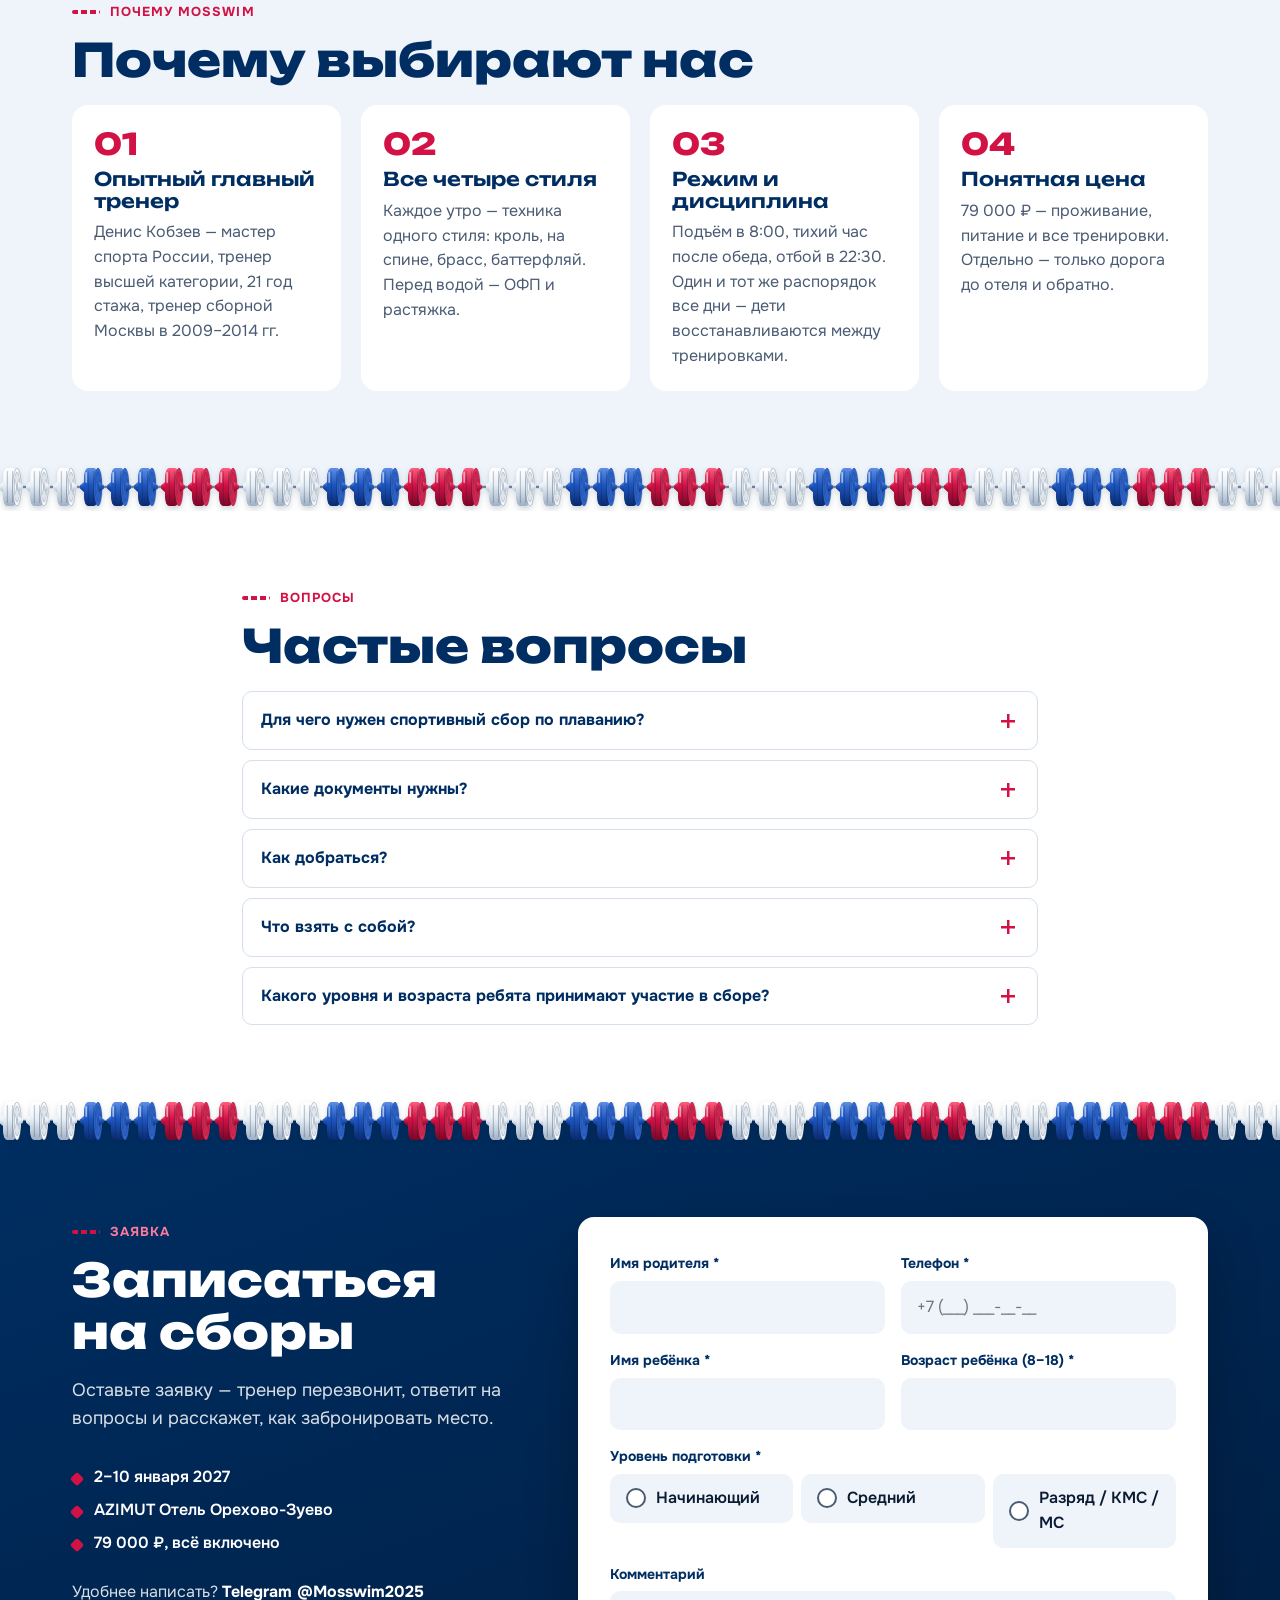
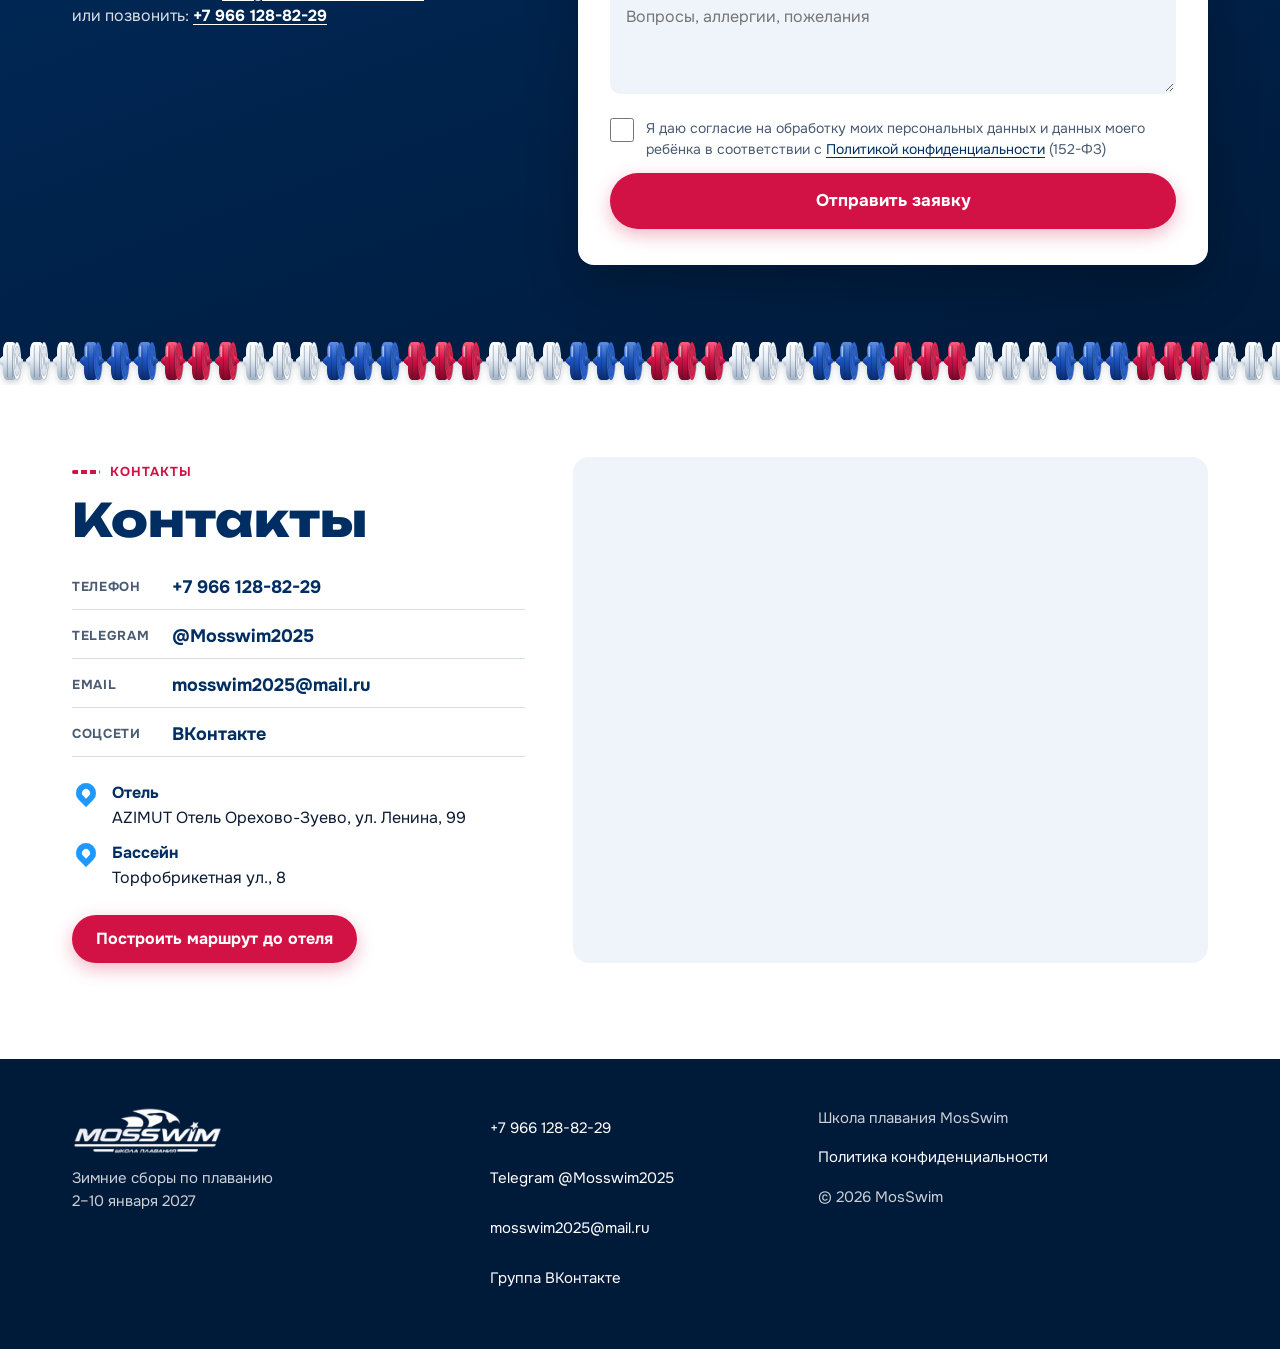
==== commit 9a7bd831: "Тренер Полякова, новые вопросы, шведский стол, порядок регалий - вместо Хутаревой Е. Е. — Полякова М" ====
--- a/index.html
+++ b/index.html
@@ -4,7 +4,7 @@
   <meta charset="utf-8">
   <meta name="viewport" content="width=device-width, initial-scale=1">
   <title>Зимние сборы по плаванию MosSwim — 2–10 января 2027, Орехово-Зуево</title>
-  <meta name="description" content="Зимние сборы школы плавания MosSwim 2–10 января 2027 г. в AZIMUT Отель Орехово-Зуево для детей 8–18 лет: 16 тренировок в бассейне, ОФП и растяжка, проживание и питание включены. 79 000 ₽.">
+  <meta name="description" content="Зимние сборы школы плавания MosSwim 2–10 января 2027 г. в AZIMUT Отель Орехово-Зуево для детей 8–18 лет: 16 тренировок в бассейне, ОФП и растяжка, проживание и 3-разовое питание (шведский стол) включены. 79 000 ₽.">
   <meta name="theme-color" content="#002E62">
   <link rel="canonical" href="https://[[DOMAIN]]/">
 
@@ -12,7 +12,7 @@
   <meta property="og:locale" content="ru_RU">
   <meta property="og:site_name" content="MosSwim">
   <meta property="og:title" content="Зимние сборы по плаванию MosSwim · 2–10 января 2027">
-  <meta property="og:description" content="9 дней в AZIMUT Отель Орехово-Зуево: две тренировки в бассейне в день, ОФП и растяжка. Проживание и 3-разовое питание включены.">
+  <meta property="og:description" content="9 дней в AZIMUT Отель Орехово-Зуево: две тренировки в бассейне в день, ОФП и растяжка. Проживание и 3-разовое питание (шведский стол) включены.">
   <meta property="og:url" content="https://[[DOMAIN]]/">
   <meta property="og:image" content="https://[[DOMAIN]]/assets/og-image.jpg">
   <meta property="og:image:width" content="1200">
@@ -26,20 +26,20 @@
   <link rel="preconnect" href="https://fonts.googleapis.com">
   <link rel="preconnect" href="https://fonts.gstatic.com" crossorigin>
   <link rel="stylesheet" href="https://fonts.googleapis.com/css2?family=Onest:wght@400;500;600;700&family=Unbounded:wght@600;800&display=swap">
-  <link rel="stylesheet" href="css/style.css?v=8">
+  <link rel="stylesheet" href="css/style.css?v=9">
 
   <script>document.documentElement.classList.add('js');</script>
-  <script src="js/config.js?v=8" defer></script>
-  <script src="js/main.js?v=8" defer></script>
-  <script src="js/form.js?v=8" defer></script>
-  <script src="js/anim.js?v=8" defer></script>
+  <script src="js/config.js?v=9" defer></script>
+  <script src="js/main.js?v=9" defer></script>
+  <script src="js/form.js?v=9" defer></script>
+  <script src="js/anim.js?v=9" defer></script>
 
   <script type="application/ld+json">
   {
     "@context": "https://schema.org",
     "@type": "Event",
     "name": "Зимние сборы по плаванию MosSwim",
-    "description": "Спортивные сборы для детей-пловцов 8–18 лет: техника всех стилей плавания, ОФП и растяжка, две тренировки в бассейне в день. Проживание и 3-разовое питание включены.",
+    "description": "Спортивные сборы для детей-пловцов 8–18 лет: техника всех стилей плавания, ОФП и растяжка, две тренировки в бассейне в день. Проживание и 3-разовое питание (шведский стол) включены.",
     "typicalAgeRange": "8-18",
     "startDate": "2027-01-02T12:00:00+03:00",
     "endDate": "2027-01-10T12:00:00+03:00",
@@ -175,8 +175,8 @@
       </article>
 
       <article class="audience__card audience__card--dark reveal">
-        <span class="audience__tag">Разряд · КМС · МС</span>
-        <h3>Спортсменам с разрядом, КМС и МС</h3>
+        <span class="audience__tag">От 2-го взрослого до МС</span>
+        <h3>Спортсменам от 2-го взрослого разряда до МС</h3>
         <ul class="checklist">
           <li>Силовая, скоростно-силовая и скоростная работа в воде</li>
           <li>16 тренировок в бассейне за 9 дней</li>
@@ -210,7 +210,7 @@
         <h3>Входит в стоимость</h3>
         <ul>
           <li>Проживание в AZIMUT Отель Орехово-Зуево — 8 ночей, по 3 ребёнка в номере</li>
-          <li>3-разовое питание: блюда заранее выбираются по меню</li>
+          <li>3-разовое питание: шведский стол</li>
           <li>Все тренировки: 16 в бассейне, ОФП и растяжка</li>
           <li>Работа тренеров MosSwim на протяжении всех сборов</li>
         </ul>
@@ -244,27 +244,26 @@
           <h3 class="coach__name">Кобзев Денис Викторович</h3>
           <p class="coach__title">Мастер спорта России по плаванию · стаж 21 год</p>
           <ul class="coach__list">
-            <li>Чемпион и призёр первенств России по плаванию</li>
+            <li>Тренер высшей категории Москомспорта</li>
             <li>Образование — РГУФКСиТ; аспирантура РГУФКСиТ (теория физической культуры и спорта, специализация — спортивное плавание)</li>
-            <li>Тренер высшей категории Москомспорта</li>
+            <li>Воспитал мастеров спорта и КМС по плаванию, членов сборной команды Москвы и России, победителей и призёров всероссийских и международных соревнований по плаванию</li>
             <li>Лучший детский тренер города Москвы 2008 г.</li>
             <li>Тренер сборной Москвы по плаванию с 2009 по 2014 гг.</li>
-            <li>Воспитал мастеров спорта и КМС по плаванию, членов сборной команды Москвы и России, победителей и призёров всероссийских и международных соревнований по плаванию</li>
+            <li>Чемпион и призёр первенств России по плаванию</li>
           </ul>
         </div>
       </article>
 
       <article class="coach reveal">
-        <picture class="coach__photo">
-          <source type="image/webp" srcset="assets/coaches/coach-khutareva-480.webp 480w, assets/coaches/coach-khutareva-800.webp 800w" sizes="(min-width: 768px) 45vw, 100vw">
-          <img src="assets/coaches/coach-khutareva-800.jpg" srcset="assets/coaches/coach-khutareva-480.jpg 480w, assets/coaches/coach-khutareva-800.jpg 800w" sizes="(min-width: 768px) 45vw, 100vw" width="800" height="1067" loading="lazy" decoding="async" alt="Хутарева Екатерина Евгеньевна, тренер MosSwim">
-        </picture>
+        <!-- Фото ждём от школы. Как пришлют: положить assets/coaches/Полякова Мария Сергеевна.jpg,
+             запустить python tools/optimize-images.py и заменить этот блок на <picture>, как у других тренеров -->
+        <div class="coach__photo coach__photo--empty" aria-hidden="true"><span>МП</span><small>Фото скоро</small></div>
         <div class="coach__body">
-          <span class="coach__role">Тренер</span>
-          <h3 class="coach__name">Хутарева Екатерина Евгеньевна</h3>
+          <span class="coach__role">Тренер школы MosSwim</span>
+          <h3 class="coach__name">Полякова Мария Сергеевна</h3>
           <ul class="coach__list">
-            <li>Образование — МГАФК, специализация плавание</li>
-            <li>Неоднократная победительница первенств и чемпионатов Москвы</li>
+            <li>КМС по плаванию</li>
+            <li>Образование — Московская академия физической культуры, специализация — спортивное плавание</li>
           </ul>
         </div>
       </article>
@@ -490,7 +489,7 @@
     <div class="place-facts">
       <div class="place-fact"><span>Адрес</span><b>ул. Ленина, 99, Орехово-Зуево</b></div>
       <div class="place-fact"><span>Размещение</span><b>3 ребёнка в номере</b></div>
-      <div class="place-fact"><span>Питание</span><b>3 раза в день, блюда заранее выбираются по меню</b></div>
+      <div class="place-fact"><span>Питание</span><b>3 раза в день, шведский стол</b></div>
       <div class="place-fact"><span>Заезд / выезд</span><b>2 января 12:00 / 10 января 12:00</b></div>
     </div>
 
@@ -558,7 +557,7 @@
         <p class="price__per">за одного участника · всё включено</p>
         <ul class="checklist checklist--light">
           <li>Проживание 8 ночей, по 3 ребёнка в номере</li>
-          <li>3-разовое питание</li>
+          <li>3-разовое питание: шведский стол</li>
           <li>Все тренировки: 16 в бассейне, ОФП и растяжка</li>
           <li>Работа тренеров на протяжении всех сборов</li>
         </ul>
@@ -614,43 +613,24 @@
 
     <div class="faq">
       <details class="faq__item">
-        <summary>Подойдут ли сборы ребёнку с базовым уровнем?</summary>
-        <div class="faq__body"><p>Да, на сборы едут и начинающие, и спортсмены с разрядами. Возраст участников — от 8 до 18 лет. Первая тренировка — вводная, с разбором основ техники; техника — в фокусе нескольких тренировок недели. Минимальные требования к подготовке: [[УТОЧНИТЬ]]. Если сомневаетесь — напишите тренеру в Telegram, он подскажет.</p></div>
-      </details>
-      <details class="faq__item">
-        <summary>Что будет, если ребёнок заболеет?</summary>
-        <div class="faq__body"><p>Тренер сразу свяжется с родителями и вместе с вами решит, как действовать.</p></div>
+        <summary>Для чего нужен спортивный сбор по плаванию?</summary>
+        <div class="faq__body"><p>Воспитание самодисциплины, совершенствование умений и навыков в спортивном плавании, построение правильного режима дня. Ребёнок учится совмещать тренировки и отдых.</p></div>
       </details>
       <details class="faq__item">
         <summary>Какие документы нужны?</summary>
-        <div class="faq__body"><p>Паспорт или свидетельство о рождении ребёнка.</p></div>
+        <div class="faq__body"><p>Оригинал свидетельства о рождении и копия страхового полиса ОМС.</p></div>
+      </details>
+      <details class="faq__item">
+        <summary>Как добраться?</summary>
+        <div class="faq__body"><p>Детей до места проведения сборов родители доставляют самостоятельно. Заезд — 2 января 2027 года в 12:00, выезд — 10 января 2027 года в 12:00. Маршрут можно построить в блоке <a href="#contacts">«Контакты»</a>.</p></div>
       </details>
       <details class="faq__item">
         <summary>Что взять с собой?</summary>
-        <div class="faq__body">
-          <p>Для бассейна — купальник или плавки, шапочку, очки, полотенце, сланцы. Для ОФП — спортивную форму и кроссовки. Отдельно — тёплая одежда для дороги до бассейна и обратно.</p>
-          <p>Полный список вещей: [[УТОЧНИТЬ]].</p>
-        </div>
+        <div class="faq__body"><p>Список необходимых вещей предоставляется после подтверждения и оплаты поездки.</p></div>
       </details>
       <details class="faq__item">
-        <summary>Как добраться? Есть ли трансфер?</summary>
-        <div class="faq__body"><p>Трансфера нет — родители привозят детей сами. Заезд 2 января, заселение в 12:00: AZIMUT Отель Орехово-Зуево, ул. Ленина, 99. Выезд из отеля — 10 января в 12:00. Маршрут можно построить в блоке <a href="#contacts">«Контакты»</a>.</p></div>
-      </details>
-      <details class="faq__item">
-        <summary>Как связаться с ребёнком и тренером?</summary>
-        <div class="faq__body"><p>Телефоны у детей — до отбоя (22:30). С тренером можно связаться по телефону <a href="tel:+79661288229" data-goal="click_phone">+7 966 128-82-29</a> или в Telegram <a href="https://t.me/Mosswim2025" target="_blank" rel="noopener" data-goal="click_messenger">@Mosswim2025</a>.</p></div>
-      </details>
-      <details class="faq__item">
-        <summary>Как устроено питание?</summary>
-        <div class="faq__body"><p>Питание 3 раза в день: завтрак, обед и ужин. Блюда заранее выбираются по меню. Об аллергии и ограничениях в питании напишите в комментарии к заявке; возможность замены блюд: [[УТОЧНИТЬ]].</p></div>
-      </details>
-      <details class="faq__item">
-        <summary>Сколько детей живёт в номере?</summary>
-        <div class="faq__body"><p>По 3 ребёнка в номере.</p></div>
-      </details>
-      <details class="faq__item">
-        <summary>Можно ли поехать, если ребёнок занимается в другой школе?</summary>
-        <div class="faq__body"><p>Да, берём детей из других школ плавания. В заявке укажите уровень подготовки — это поможет тренеру заранее спланировать работу.</p></div>
+        <summary>Какого уровня и возраста ребята принимают участие в сборе?</summary>
+        <div class="faq__body"><p>Возраст — от 8 до 18 лет, уровень — от начального до мастера спорта. Все распределены по тренерам и по своим навыкам в подгруппы.</p></div>
       </details>
     </div>
   </div>
--- a/css/style.css
+++ b/css/style.css
@@ -233,6 +233,12 @@
 .coach__photo { aspect-ratio: 3 / 4; background: var(--ice); overflow: hidden; }
 .coach__photo img { width: 100%; height: 100%; object-fit: cover; object-position: center 25%; transition: transform .6s var(--ease); }
 .coach:hover .coach__photo img { transform: scale(1.03); }
+.coach__photo--empty {
+  aspect-ratio: 3 / 4; display: grid; align-content: center; justify-items: center; gap: 6px;
+  background: linear-gradient(160deg, var(--ice) 0%, var(--ice-2) 100%); color: var(--navy);
+}
+.coach__photo--empty span { font-family: var(--font-display); font-weight: 800; font-size: 44px; letter-spacing: .02em; }
+.coach__photo--empty small { font-size: 13px; font-weight: 600; color: var(--muted); }
 .coach__body { padding: 22px; }
 .coach__role { display: inline-block; font-size: 13px; font-weight: 700; letter-spacing: .04em; text-transform: uppercase; color: var(--red); margin-bottom: 8px; }
 .coach__name { font-family: var(--font-display); font-weight: 600; font-size: 21px; color: var(--navy); margin-bottom: 8px; }
@@ -569,6 +575,7 @@
   .coach--lead .coach__body { padding: 48px; }
   .coaches .coach:not(.coach--lead) { flex-direction: row; }
   .coaches .coach:not(.coach--lead) .coach__photo { flex: 0 0 44%; aspect-ratio: auto; }
+  .coaches .coach:not(.coach--lead) .coach__photo--empty { align-content: center; }
   .coaches .coach:not(.coach--lead) .coach__body { align-self: center; }
 
   .why { grid-template-columns: repeat(4, 1fr); }
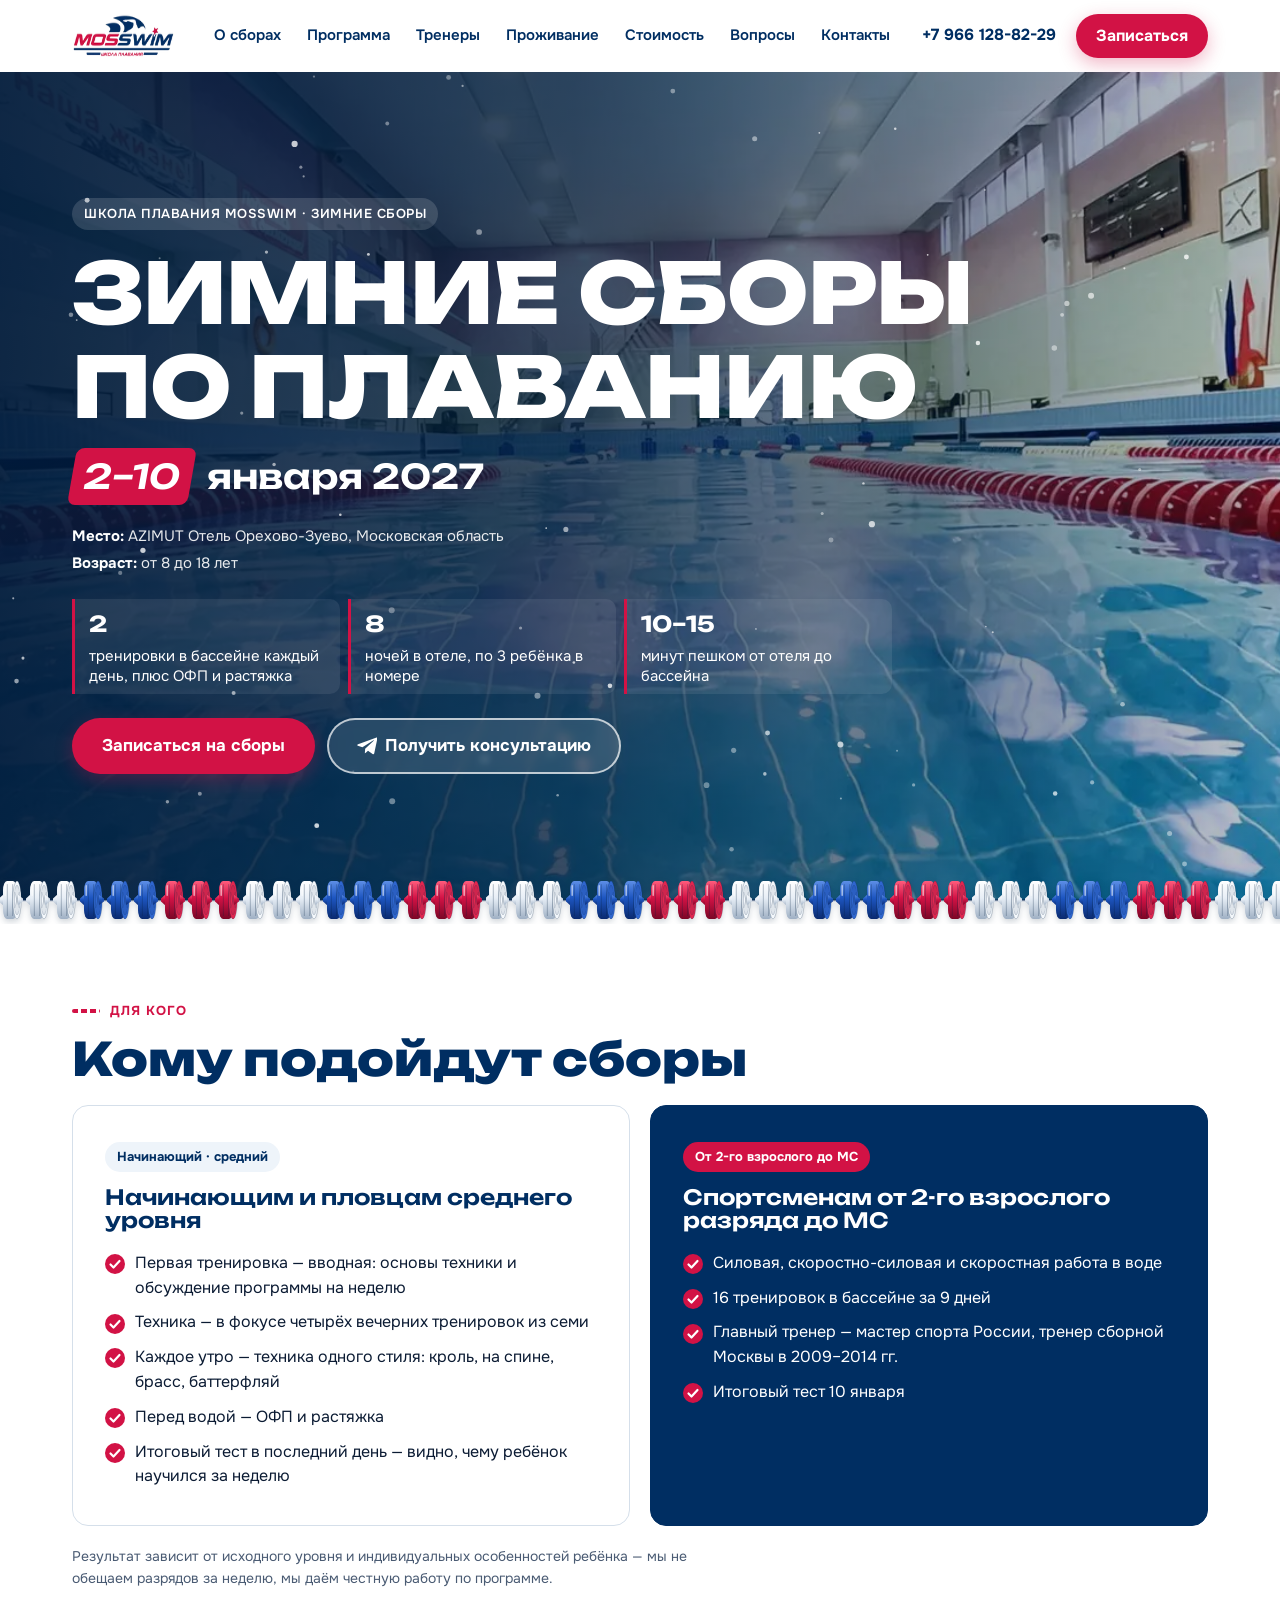
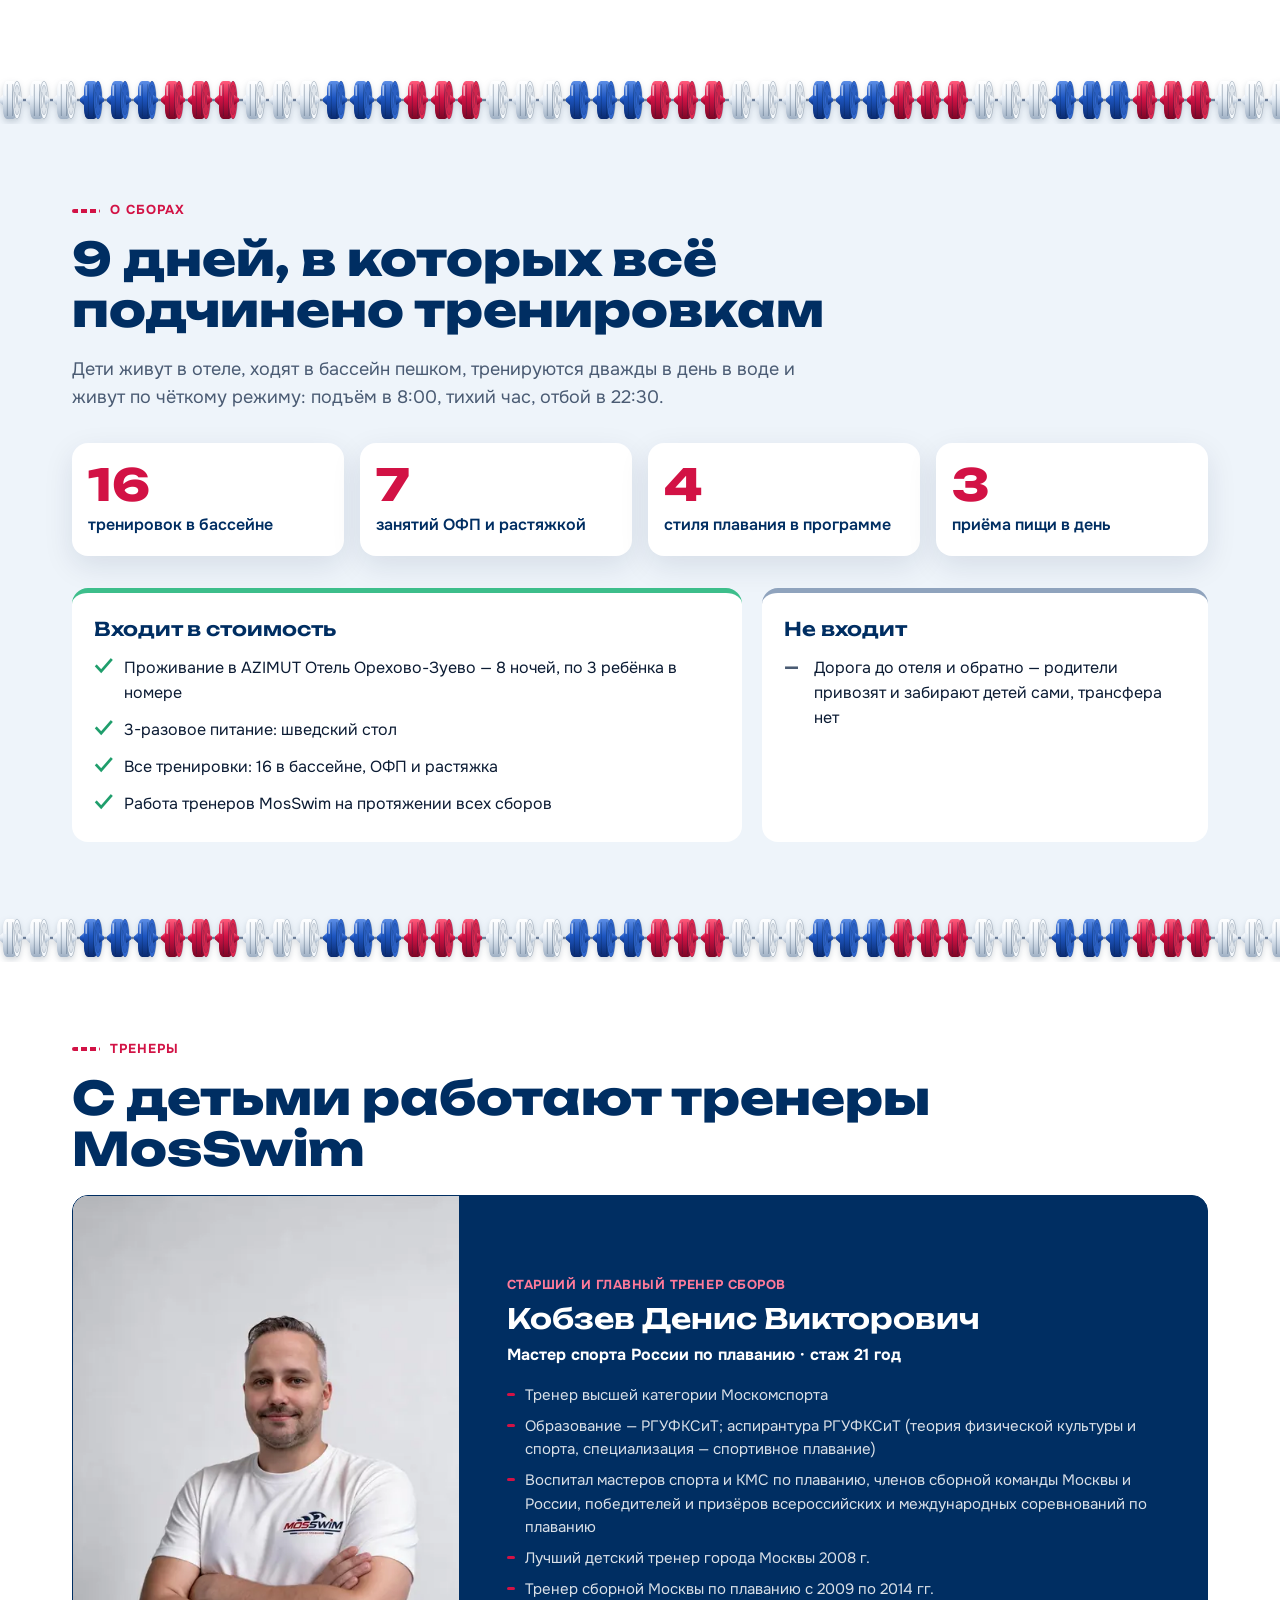
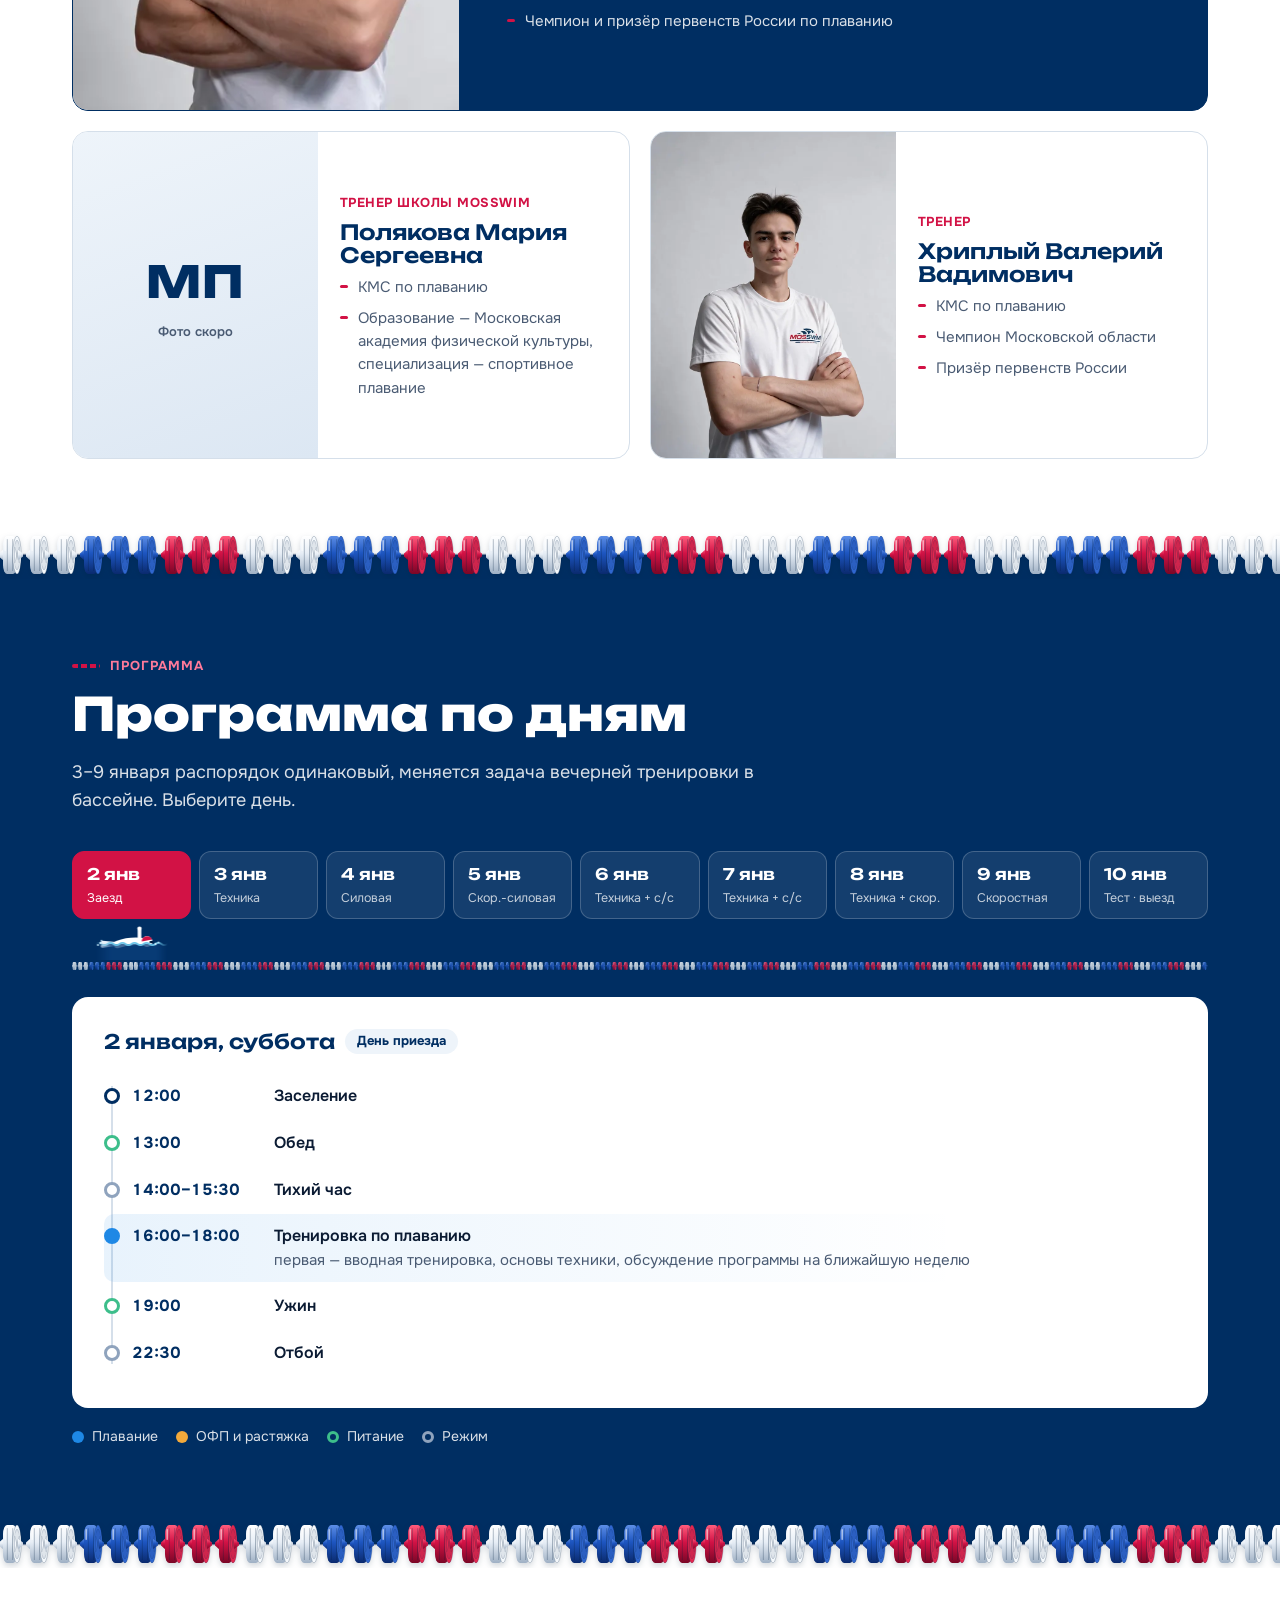
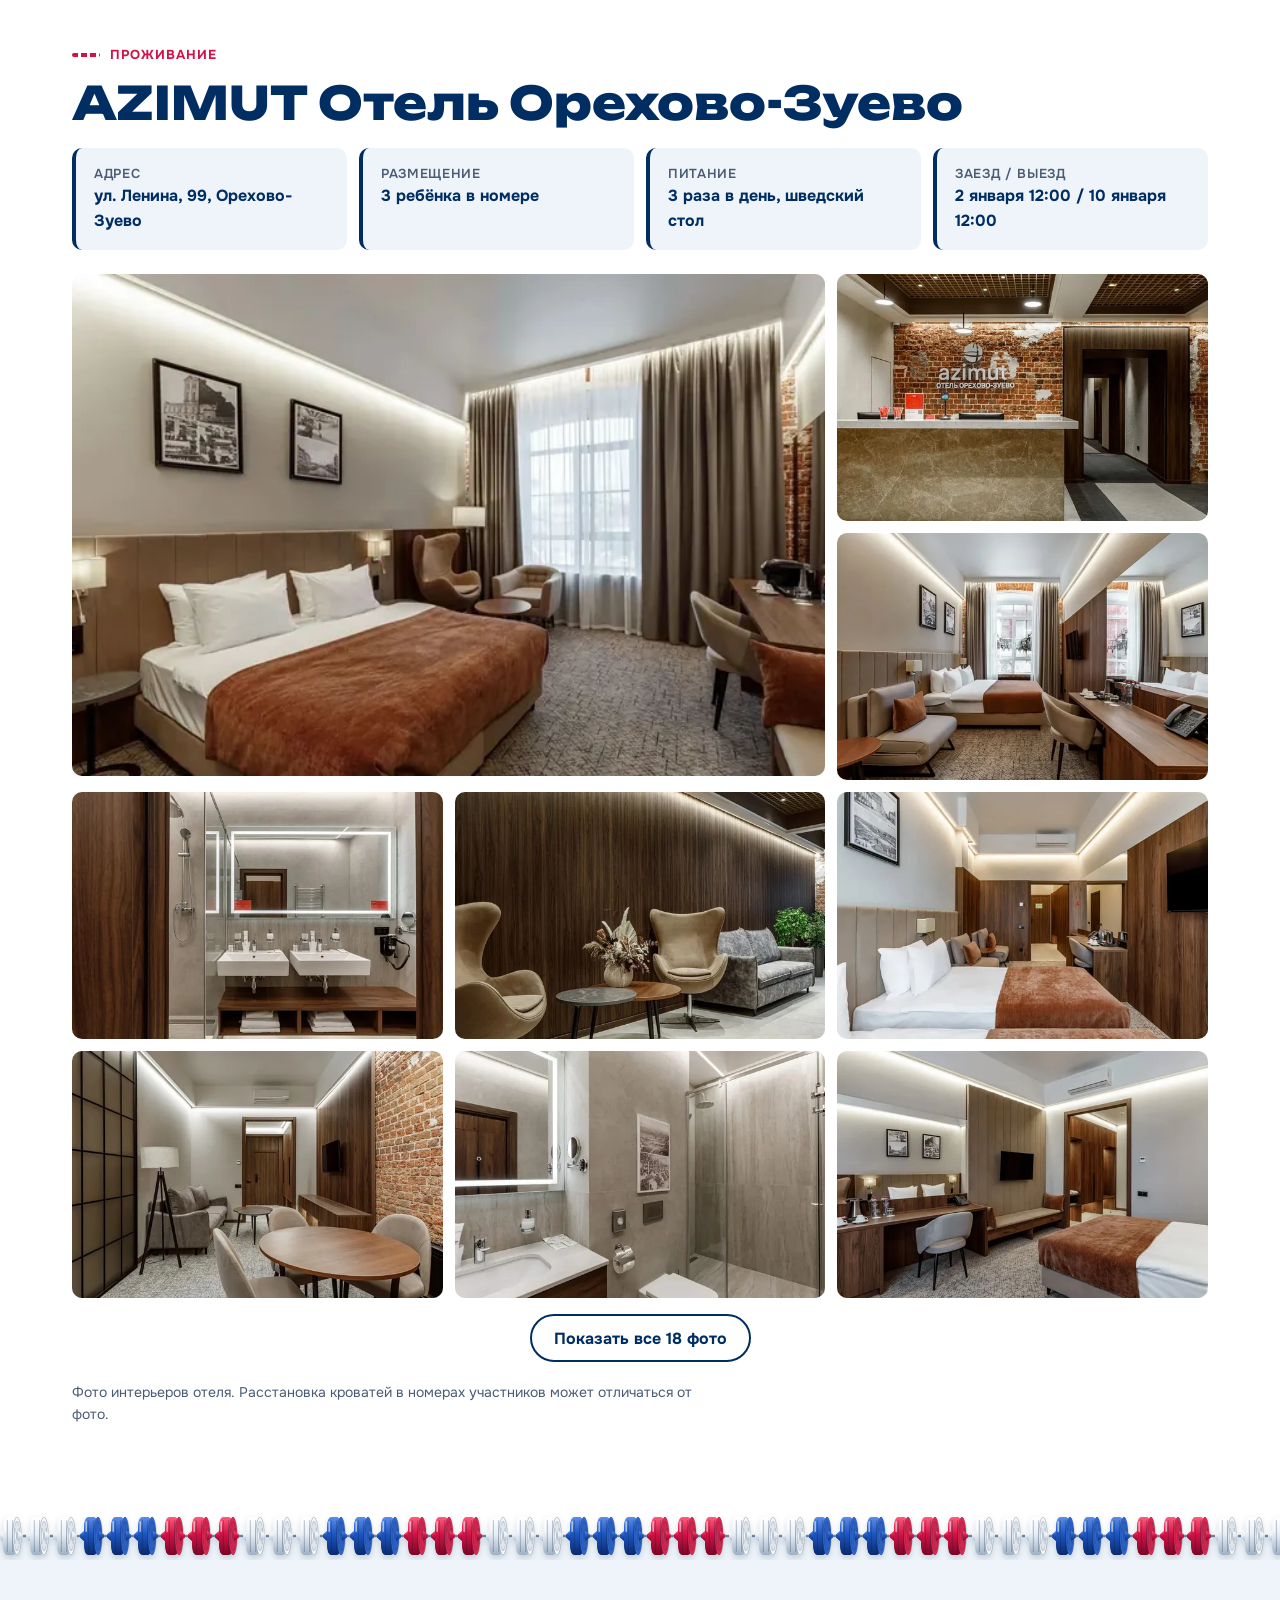
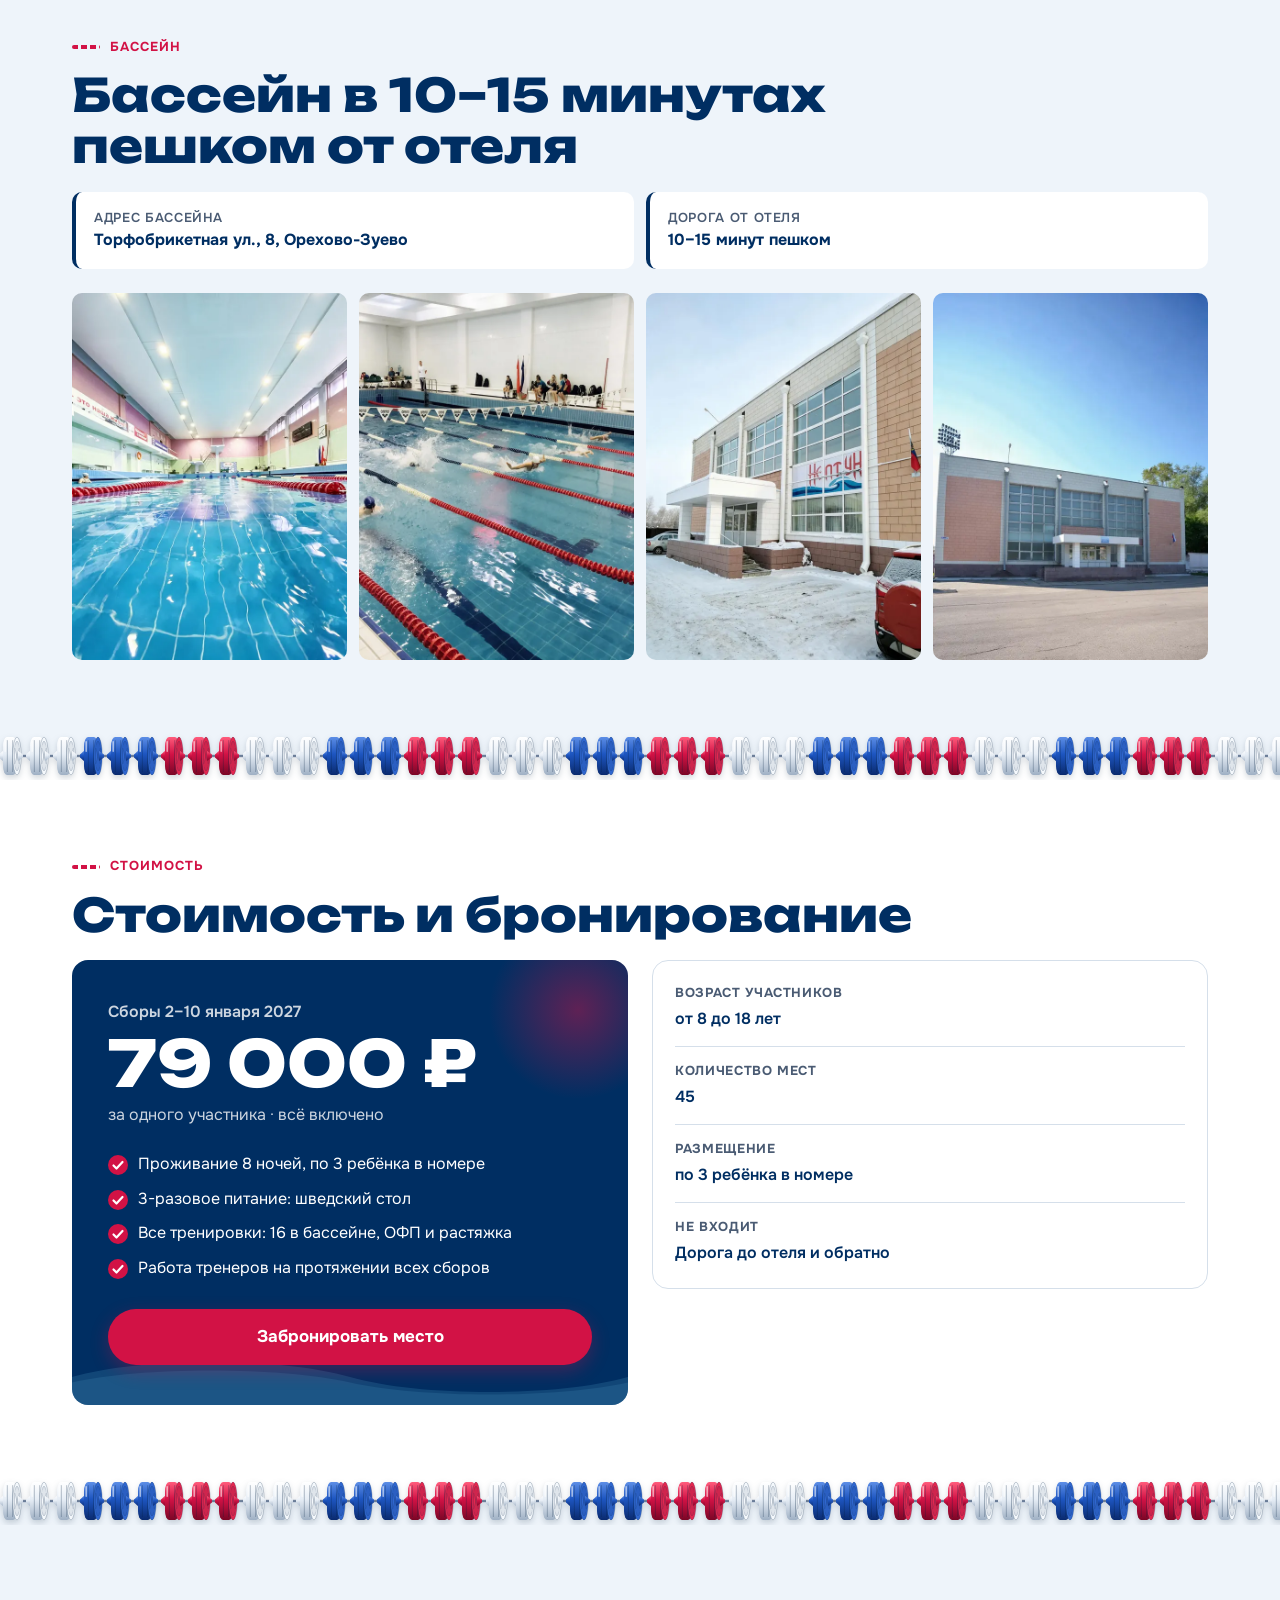
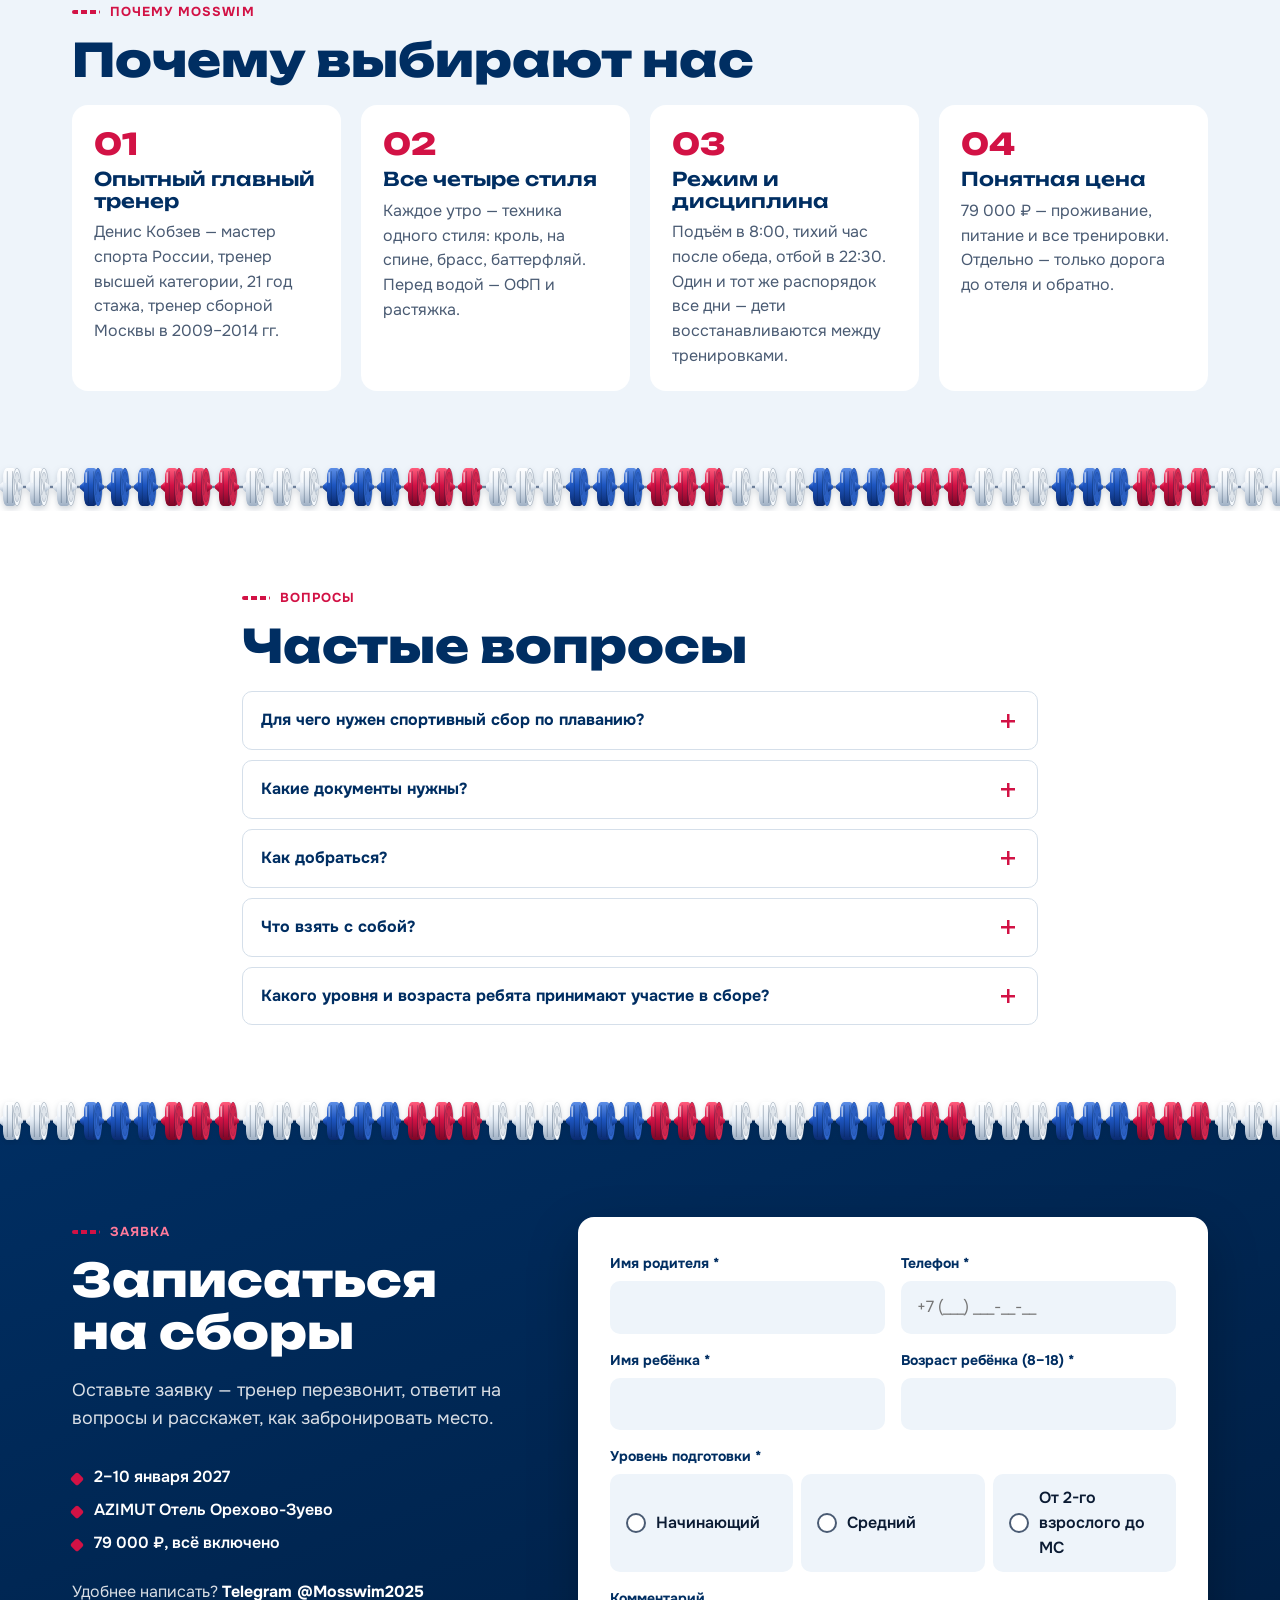
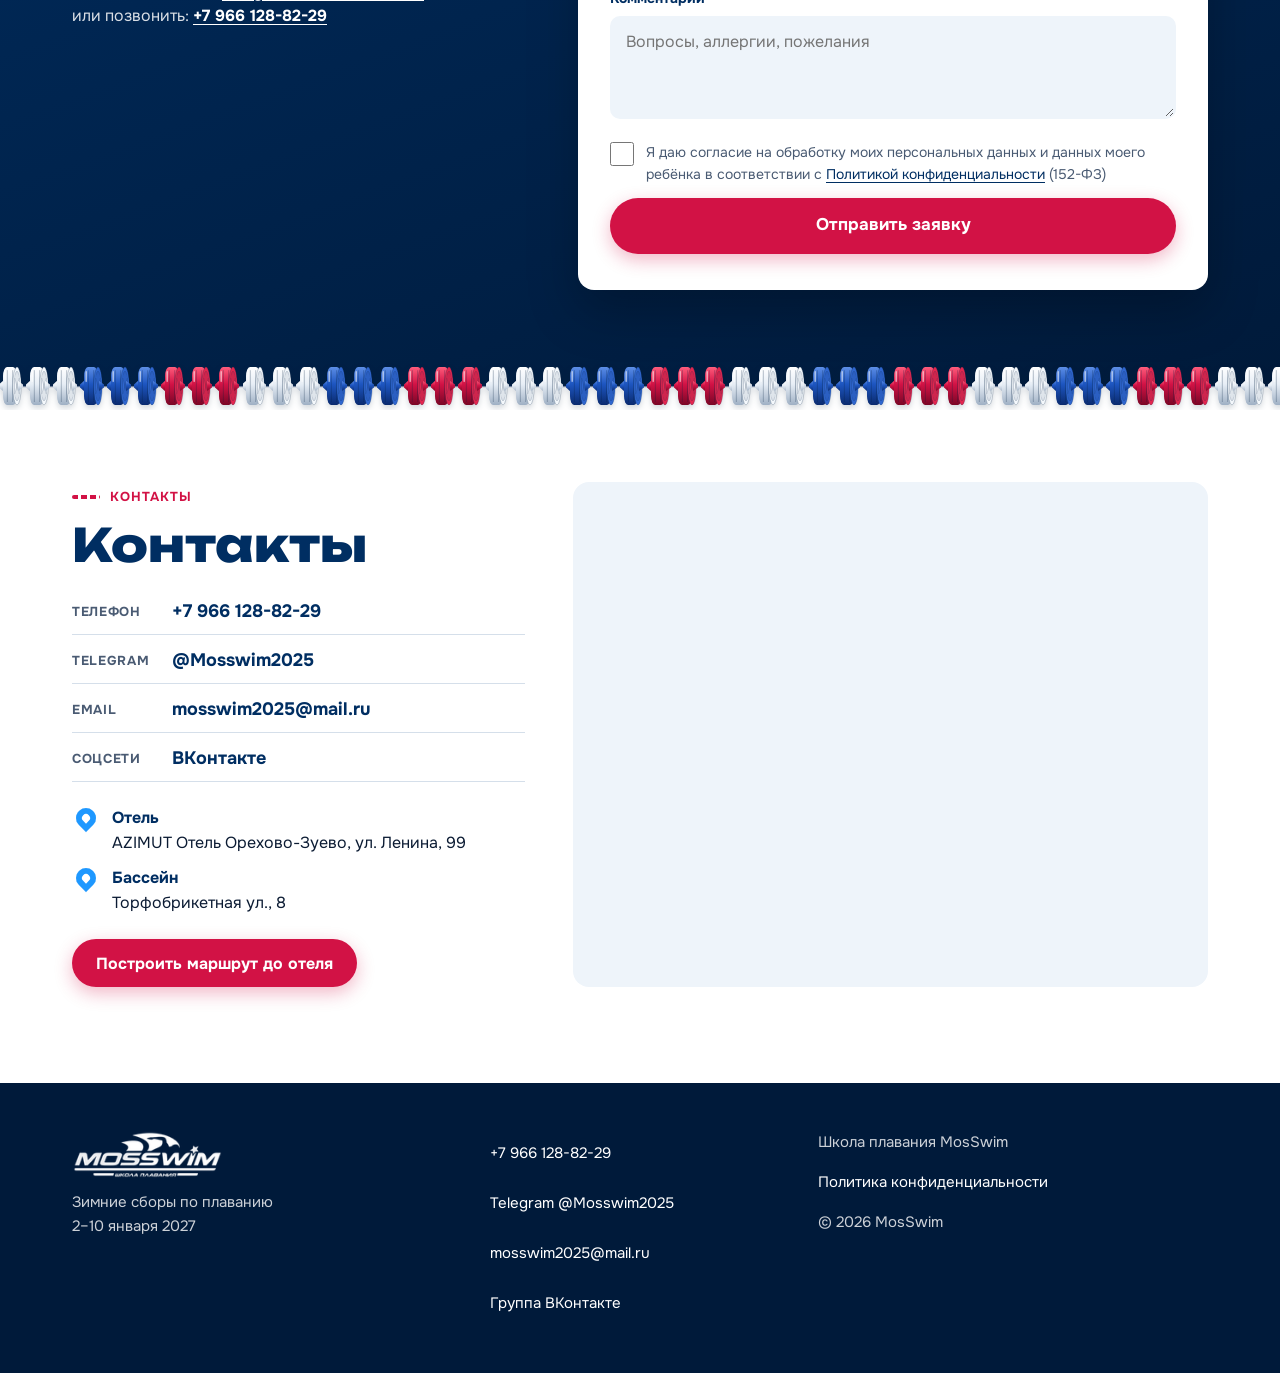
==== commit 733d9634: "Форма: уровень подготовки «От 2-го взрослого до МС» - вариант в форме заявки переименован, тот же сп" ====
--- a/index.html
+++ b/index.html
@@ -26,13 +26,13 @@
   <link rel="preconnect" href="https://fonts.googleapis.com">
   <link rel="preconnect" href="https://fonts.gstatic.com" crossorigin>
   <link rel="stylesheet" href="https://fonts.googleapis.com/css2?family=Onest:wght@400;500;600;700&family=Unbounded:wght@600;800&display=swap">
-  <link rel="stylesheet" href="css/style.css?v=9">
+  <link rel="stylesheet" href="css/style.css?v=10">
 
   <script>document.documentElement.classList.add('js');</script>
-  <script src="js/config.js?v=9" defer></script>
-  <script src="js/main.js?v=9" defer></script>
-  <script src="js/form.js?v=9" defer></script>
-  <script src="js/anim.js?v=9" defer></script>
+  <script src="js/config.js?v=10" defer></script>
+  <script src="js/main.js?v=10" defer></script>
+  <script src="js/form.js?v=10" defer></script>
+  <script src="js/anim.js?v=10" defer></script>
 
   <script type="application/ld+json">
   {
@@ -685,7 +685,7 @@
         <div class="choices">
           <label class="choice"><input type="radio" name="level" value="Начинающий" required><span>Начинающий</span></label>
           <label class="choice"><input type="radio" name="level" value="Средний"><span>Средний</span></label>
-          <label class="choice"><input type="radio" name="level" value="Разряд / КМС / МС"><span>Разряд / КМС / МС</span></label>
+          <label class="choice"><input type="radio" name="level" value="От 2-го взрослого до МС"><span>От 2-го взрослого до МС</span></label>
         </div>
         <span class="field__error" aria-live="polite"></span>
       </fieldset>
--- a/css/style.css
+++ b/css/style.css
@@ -409,10 +409,10 @@
 .field__error:empty { margin: 0; }
 
 .choices { display: grid; gap: 8px; }
-.choice { position: relative; display: block; }
+.choice { position: relative; display: block; height: 100%; }
 .choice input { position: absolute; opacity: 0; width: 1px; height: 1px; }
 .choice span {
-  display: flex; align-items: center; min-height: 48px; padding: 10px 14px 10px 44px;
+  display: flex; align-items: center; height: 100%; min-height: 48px; padding: 10px 14px 10px 44px;
   background: var(--ice); border: 2px solid transparent; border-radius: var(--radius-sm);
   font-weight: 600; cursor: pointer; position: relative; transition: border-color .2s, background-color .2s;
 }
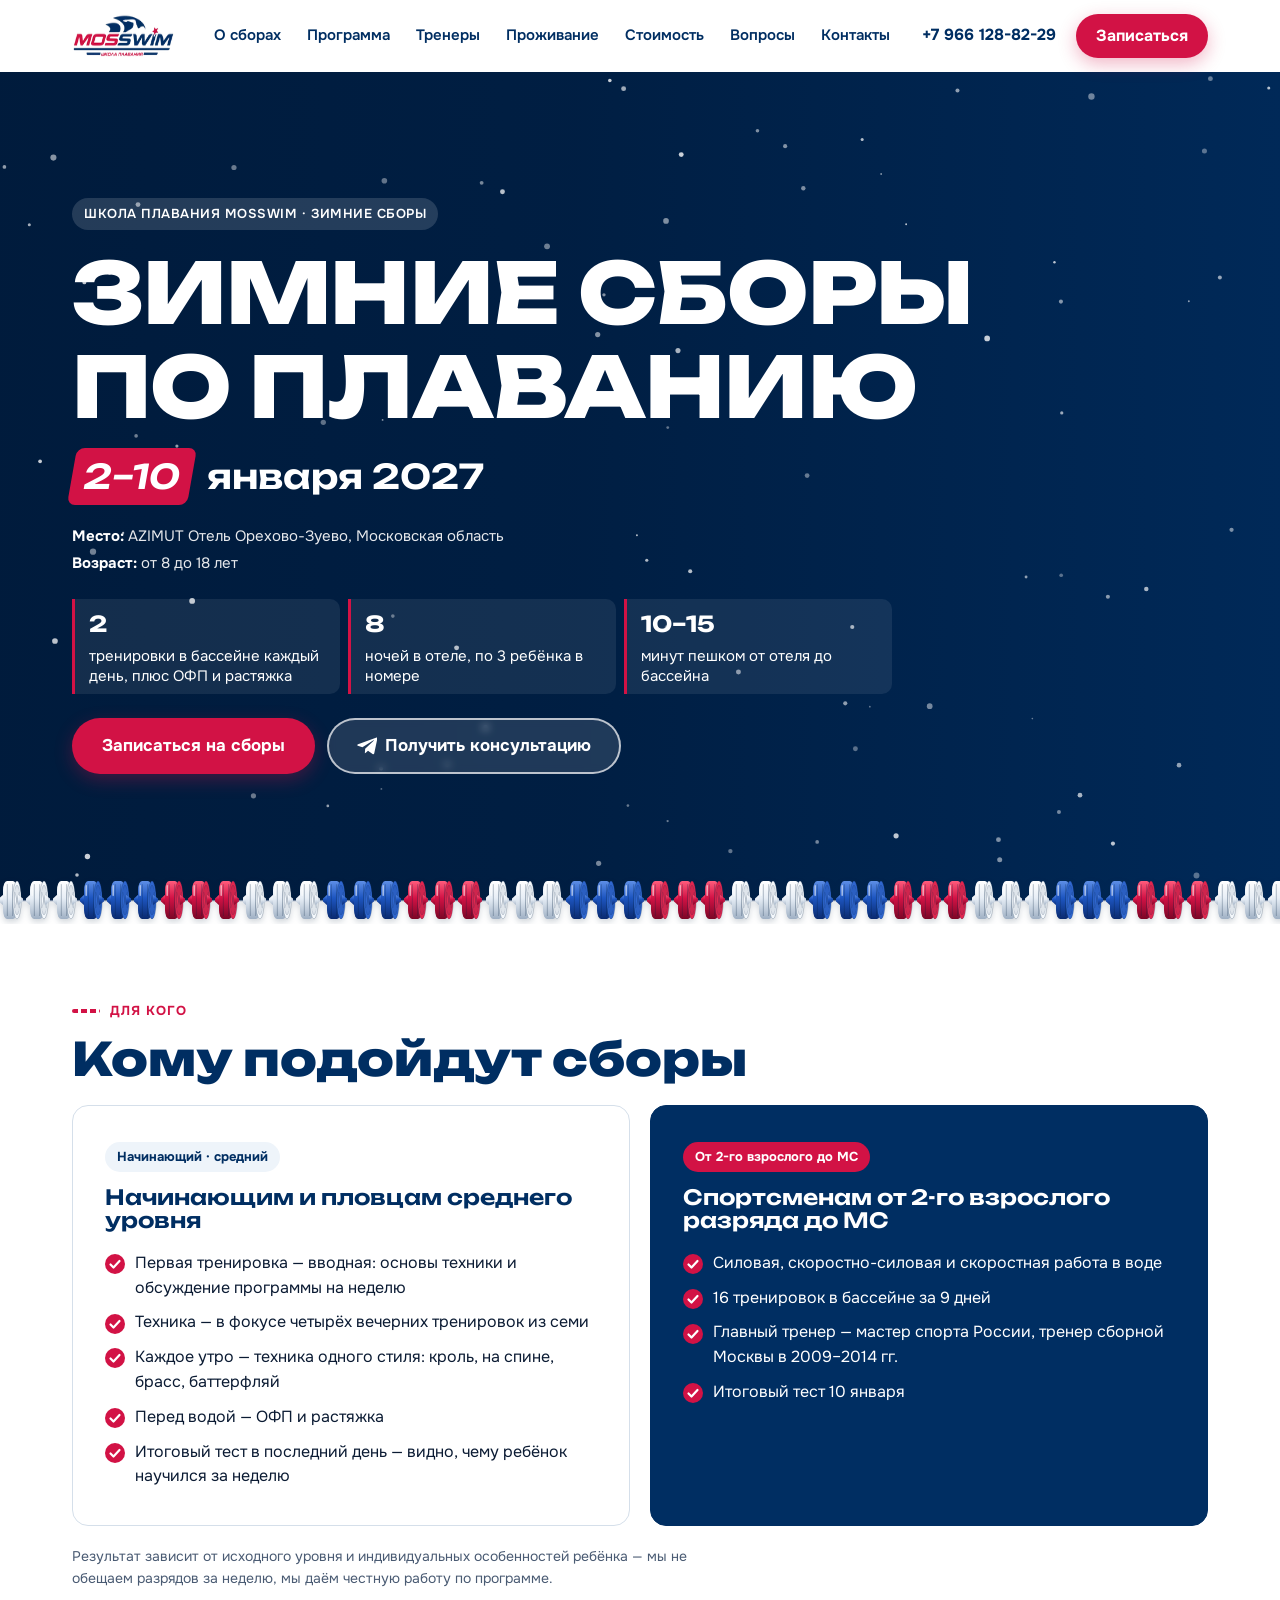
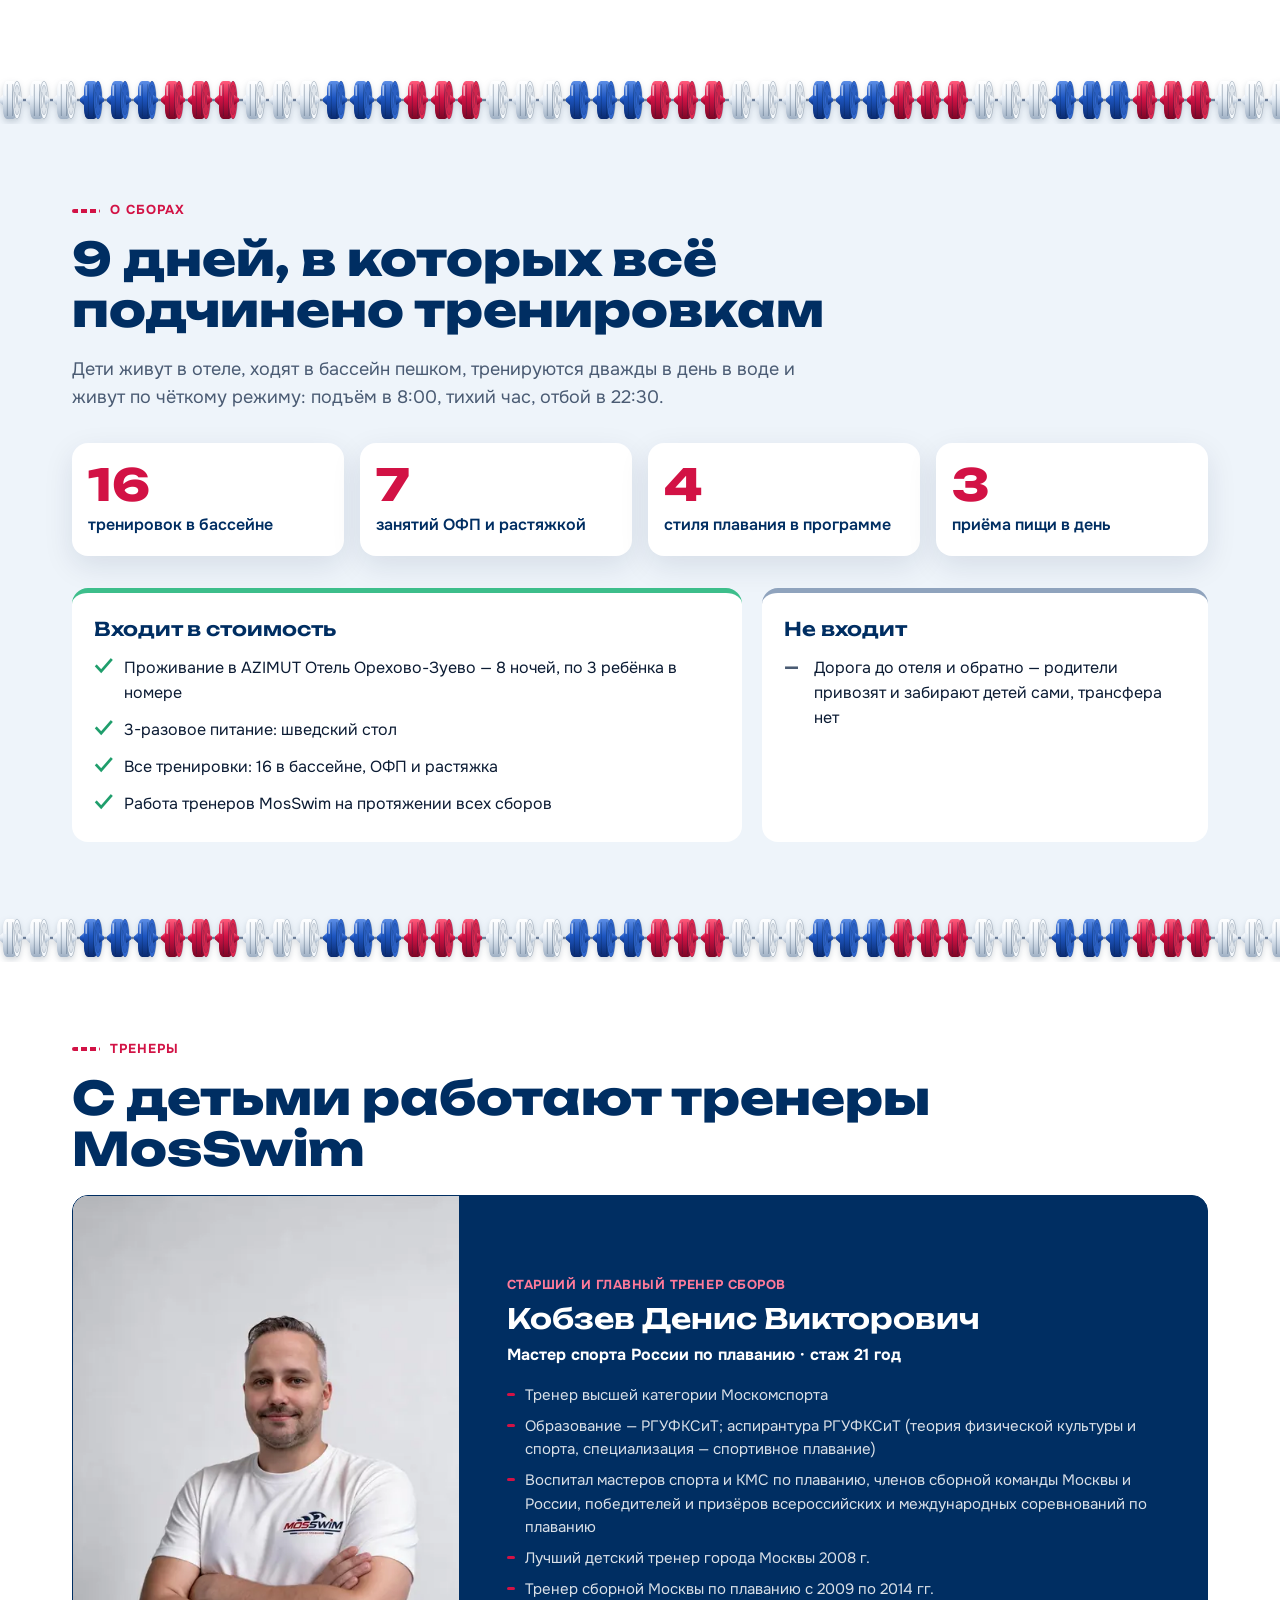
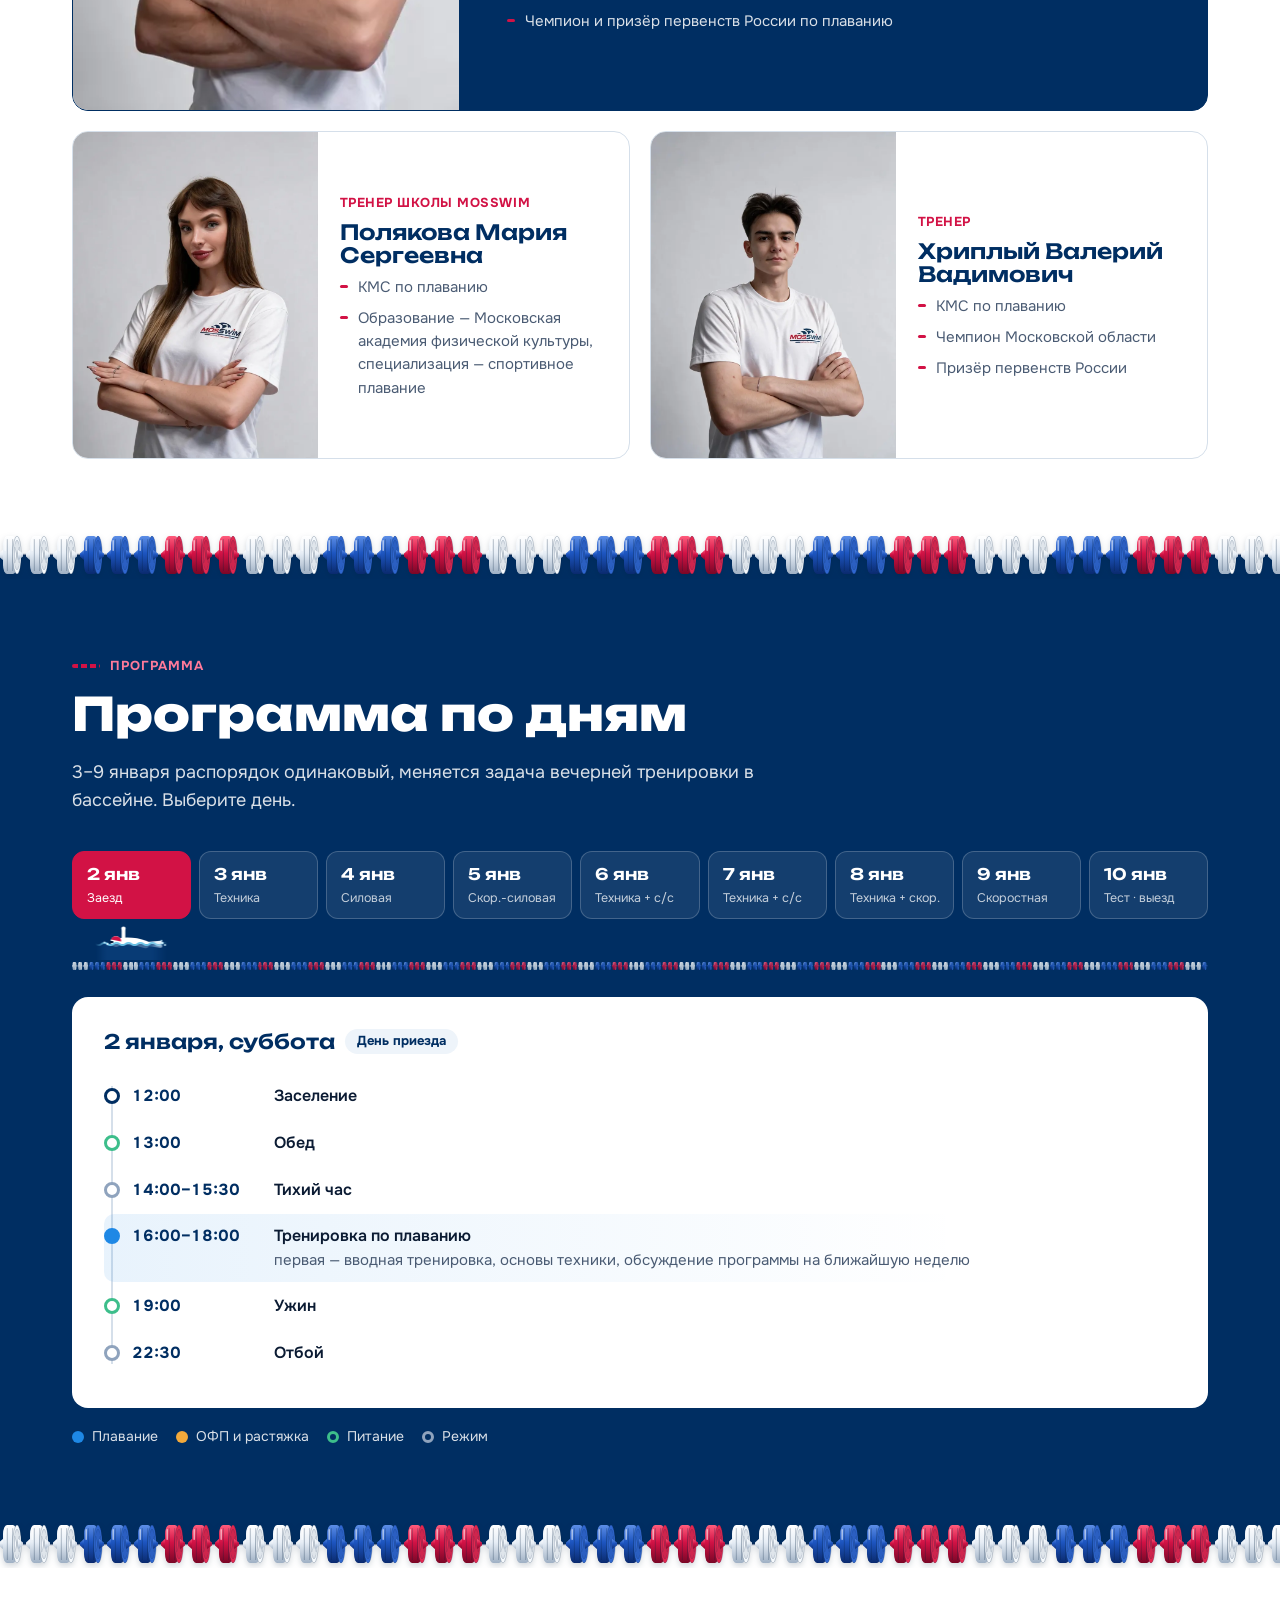
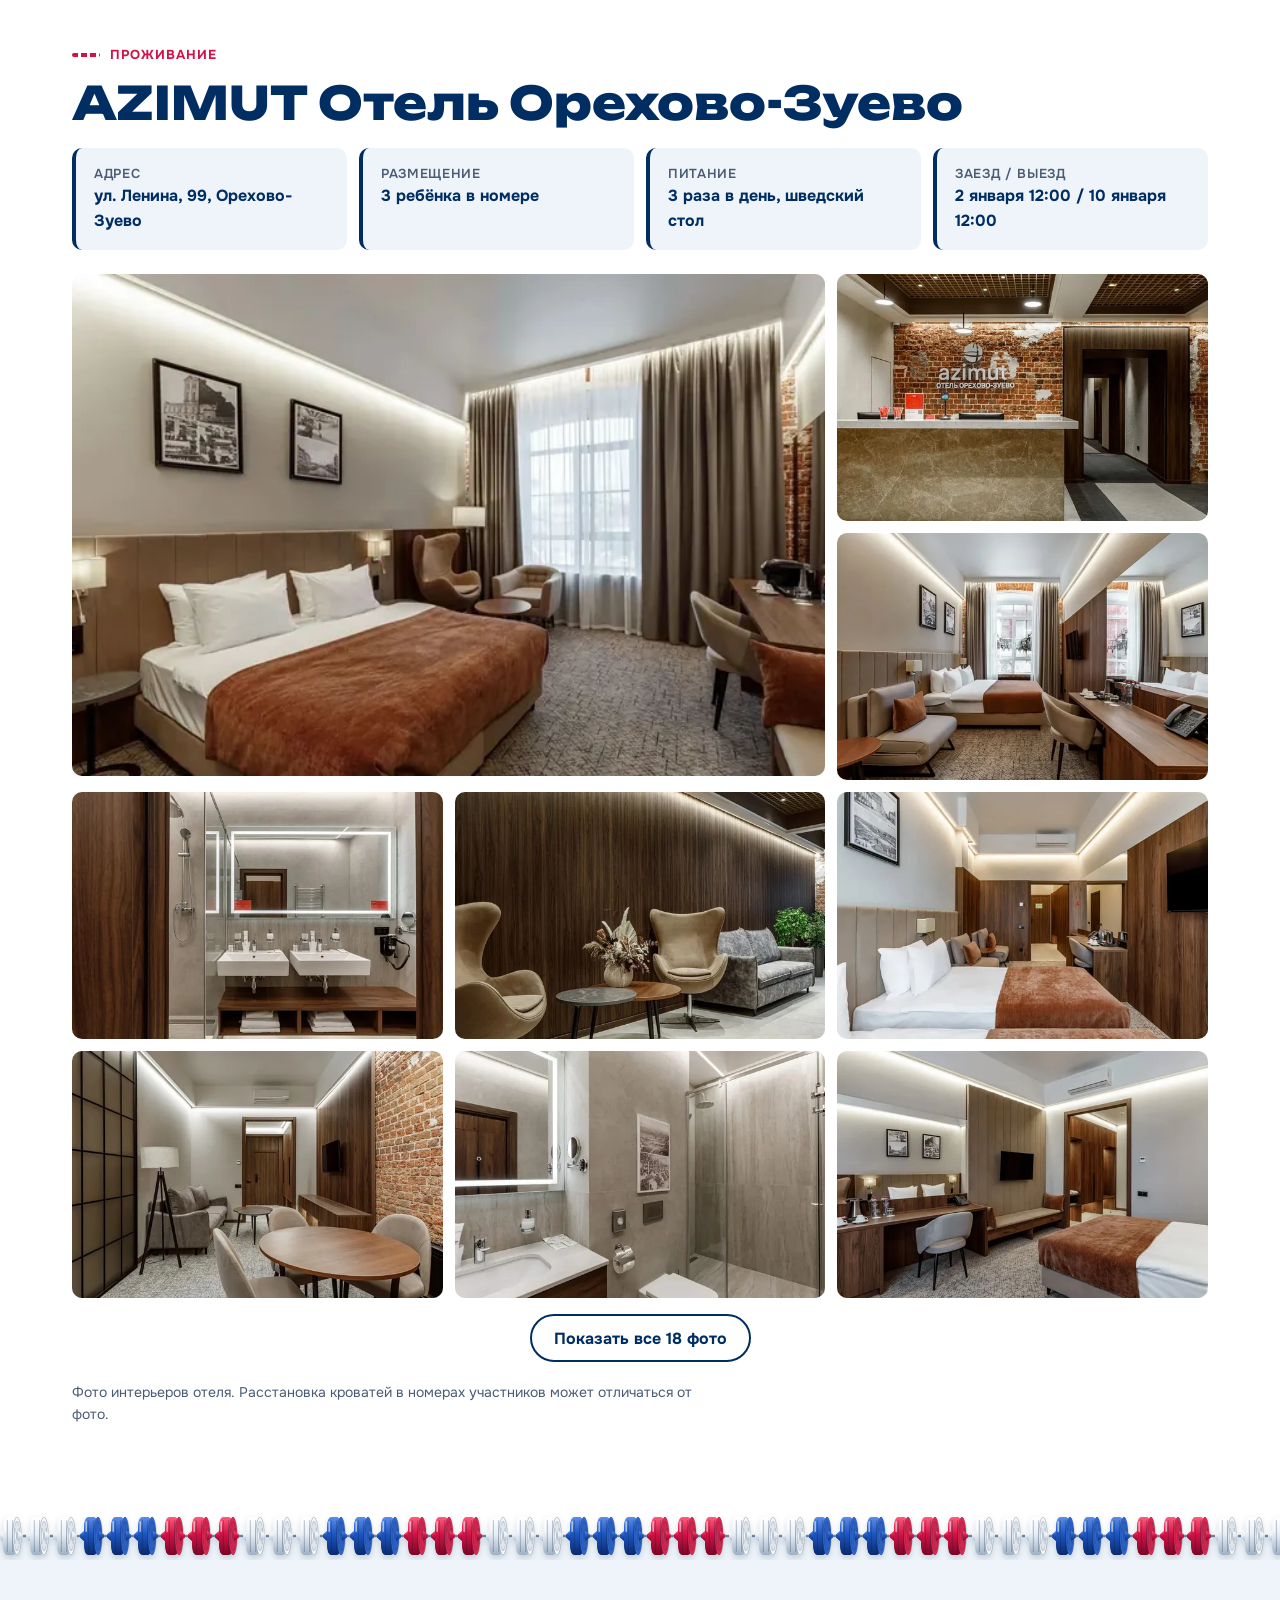
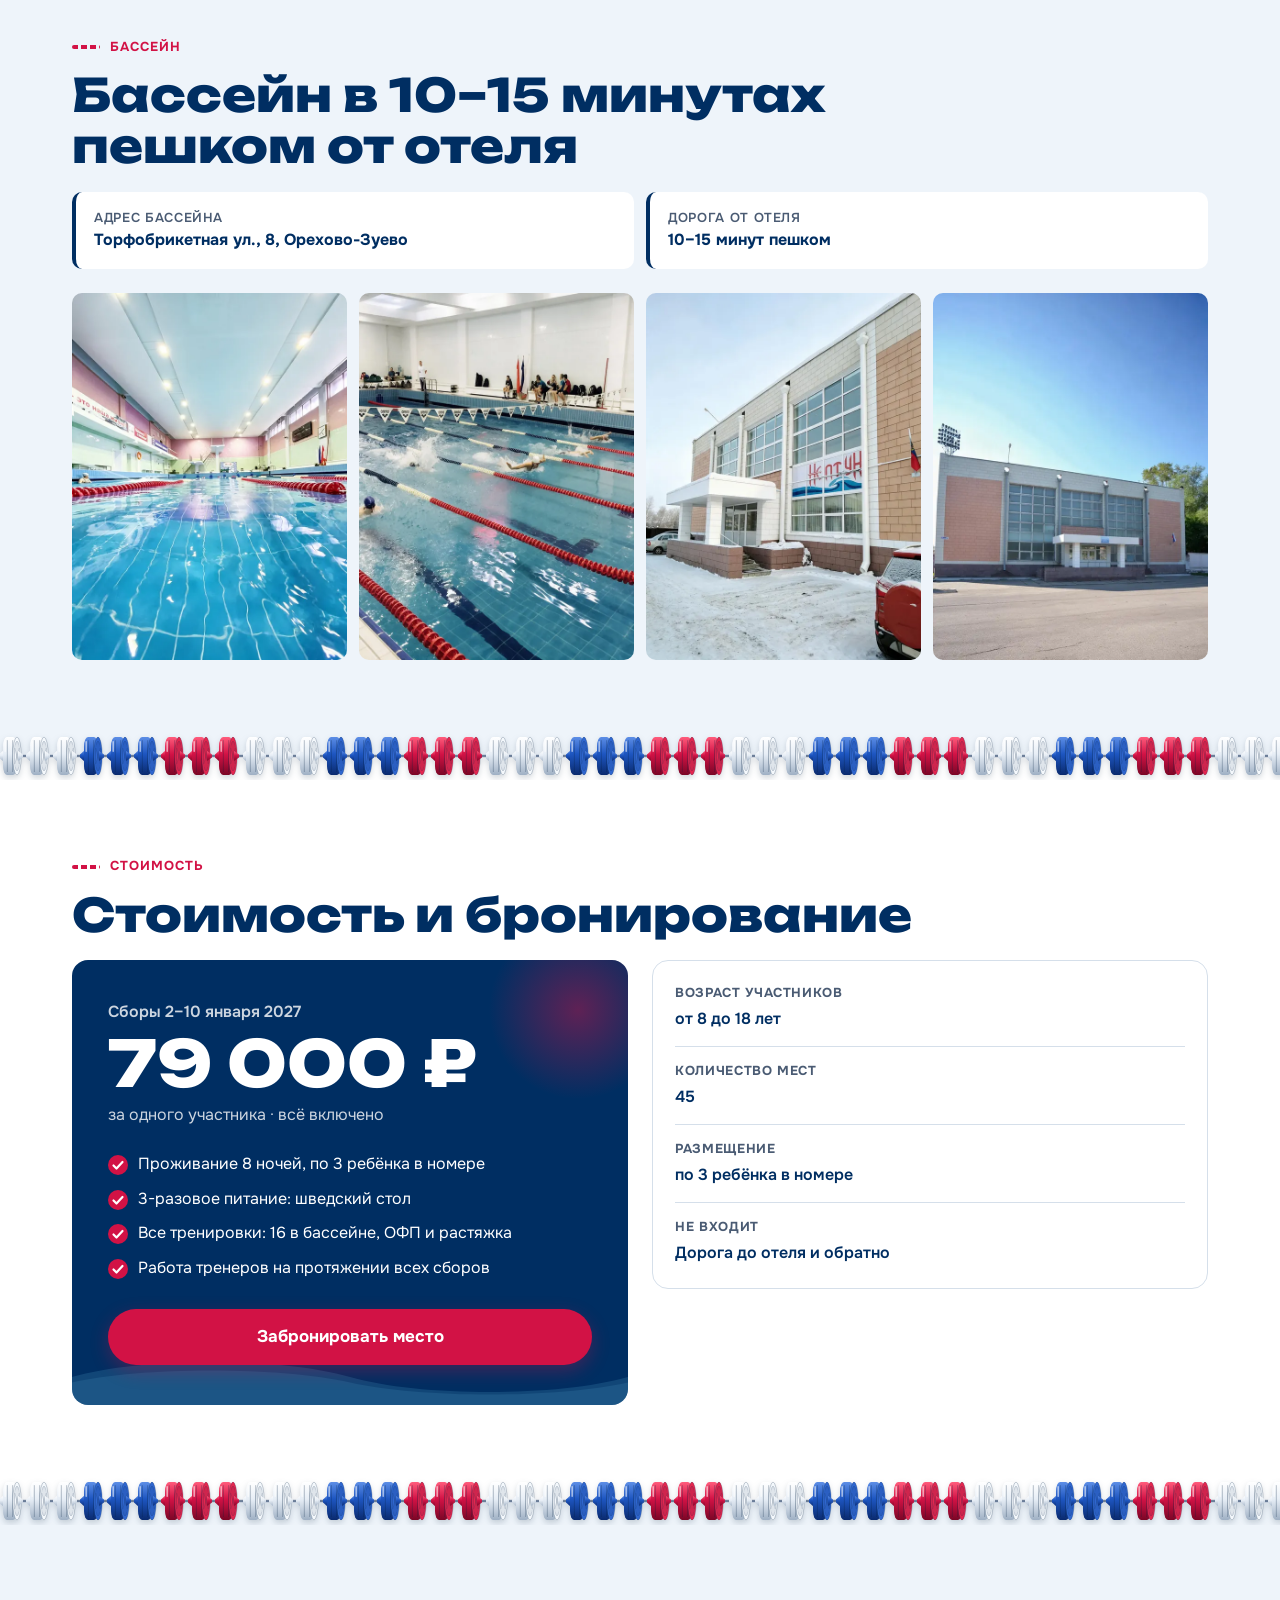
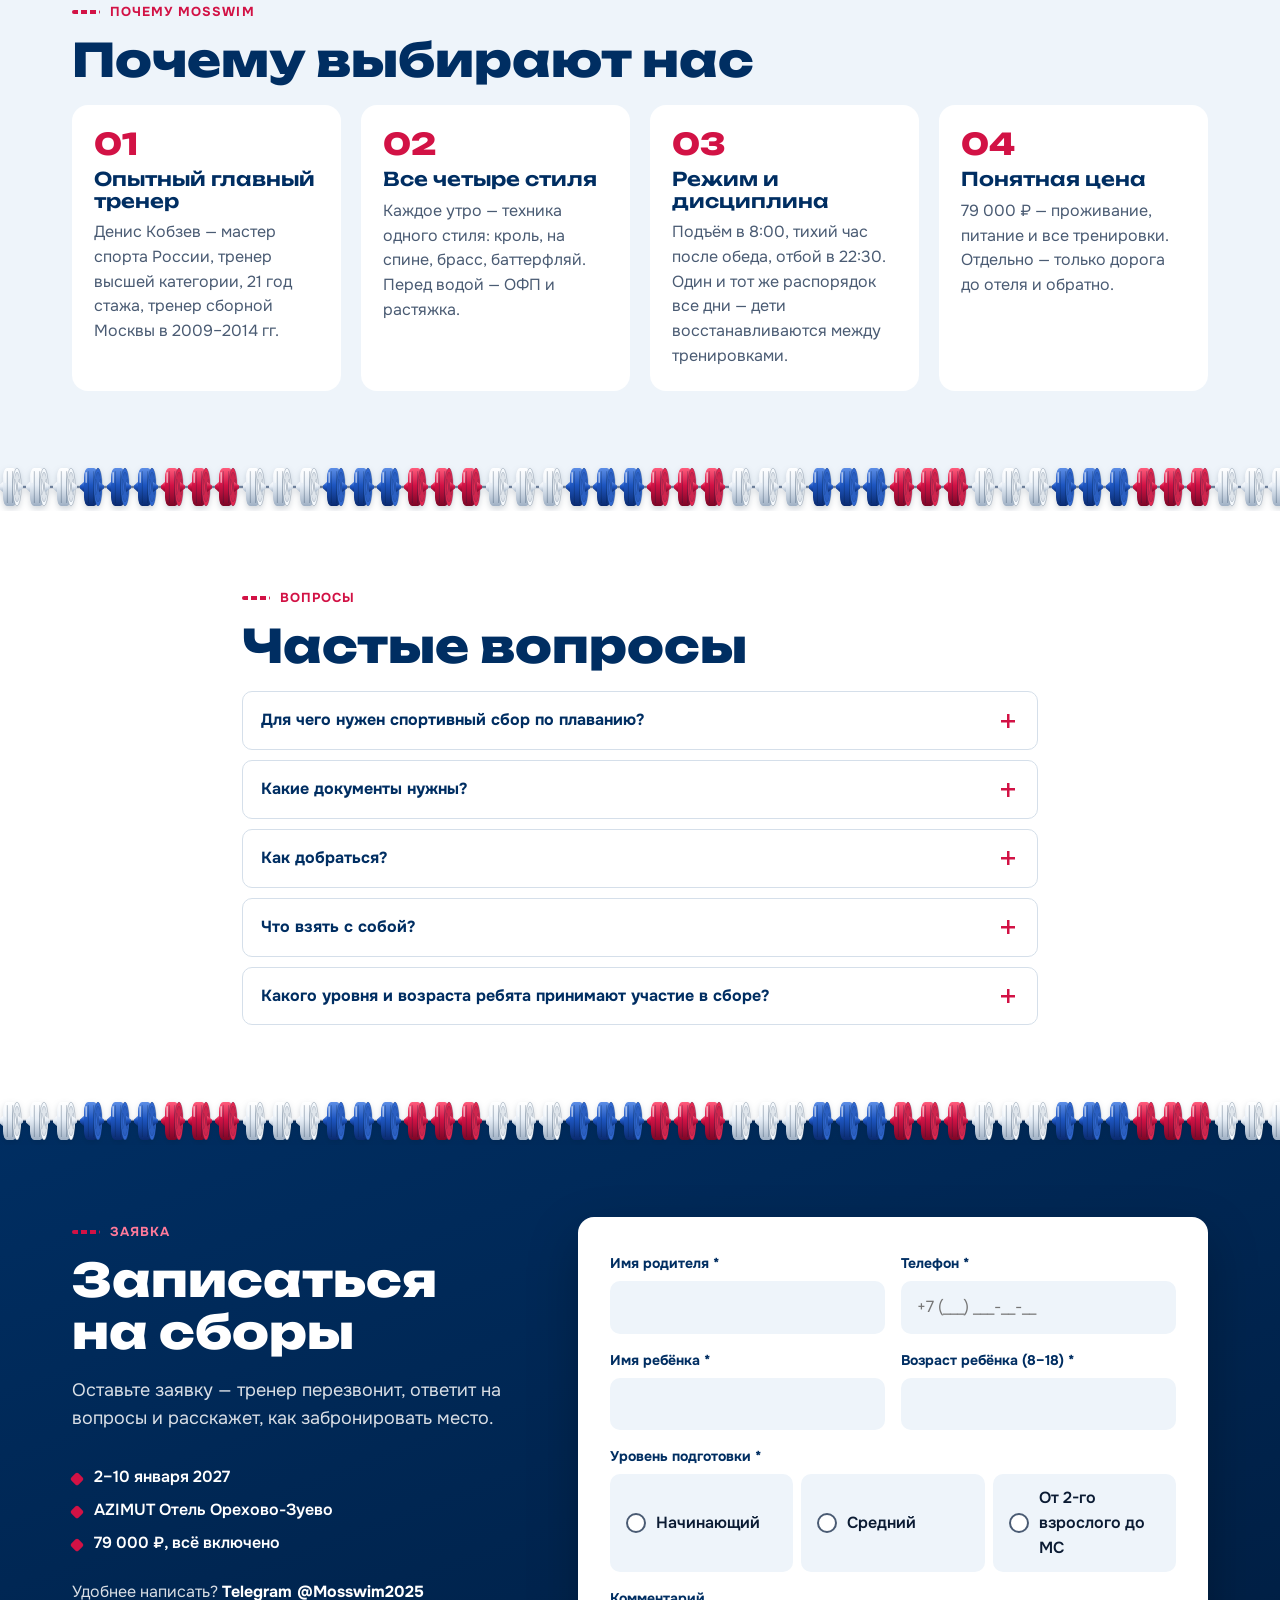
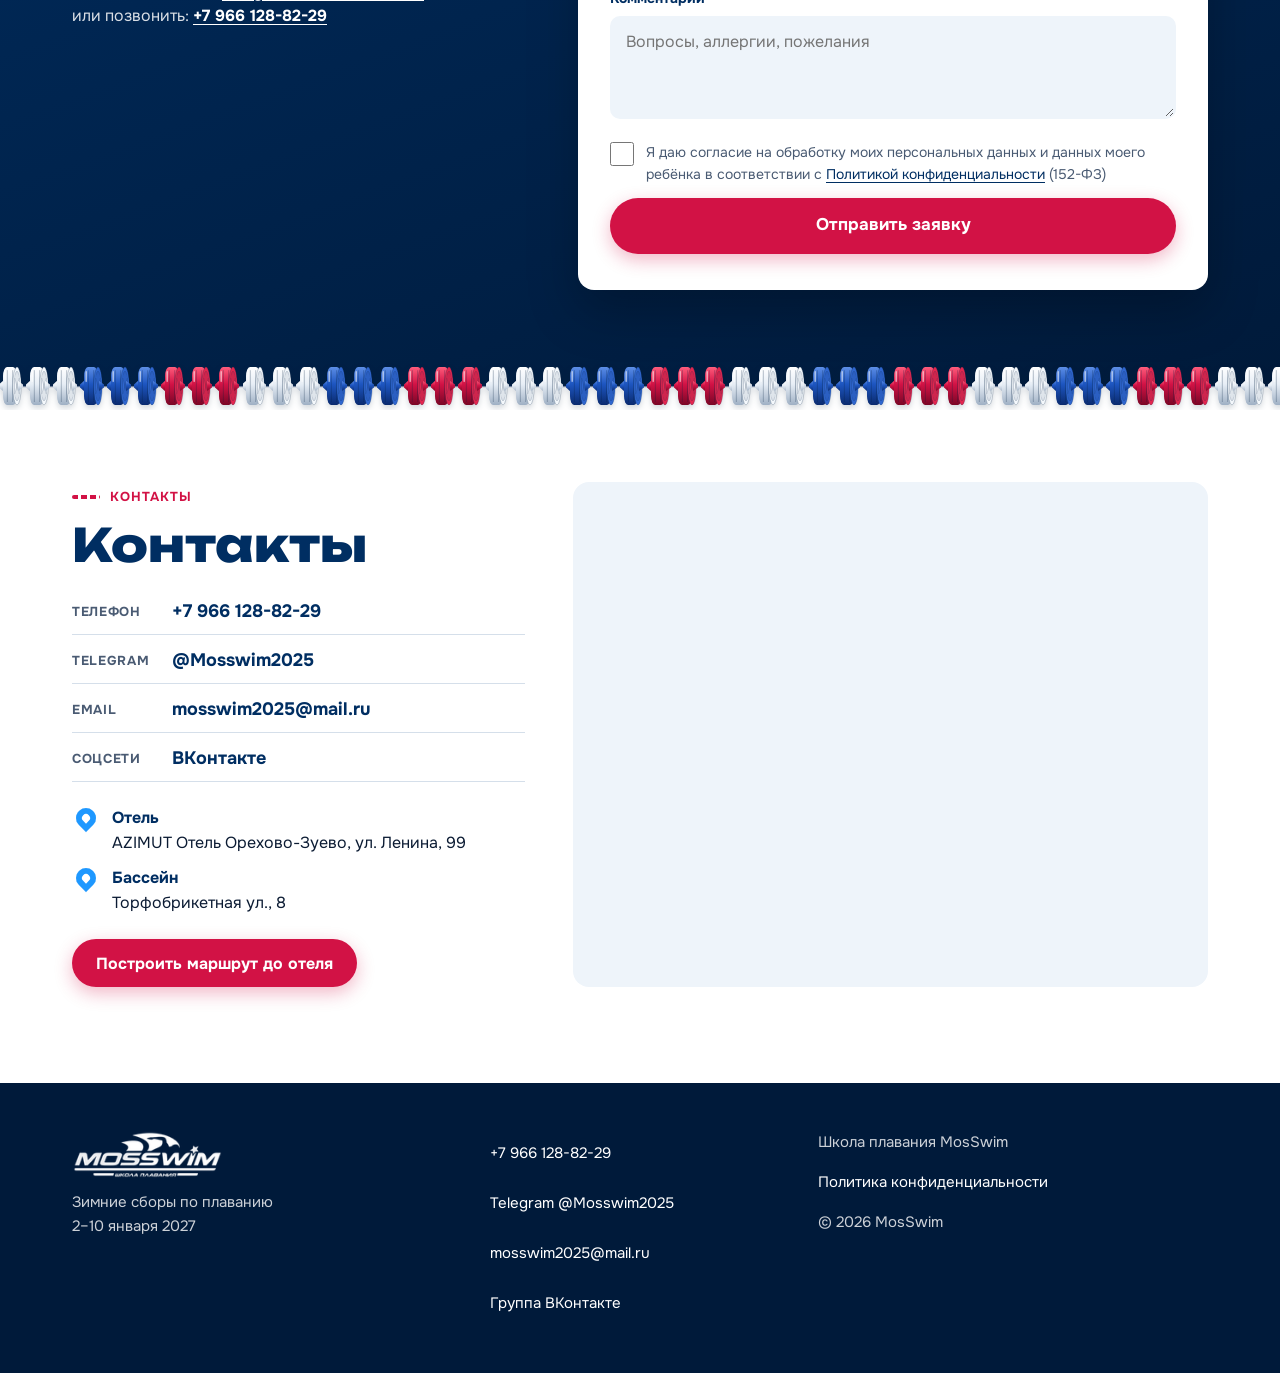
==== commit ac582e2e: "Фото Поляковой М. С. в карточке тренера - оригинал в assets/coaches, оптимизированные WebP/JPG 480 и" ====
--- a/index.html
+++ b/index.html
@@ -26,13 +26,13 @@
   <link rel="preconnect" href="https://fonts.googleapis.com">
   <link rel="preconnect" href="https://fonts.gstatic.com" crossorigin>
   <link rel="stylesheet" href="https://fonts.googleapis.com/css2?family=Onest:wght@400;500;600;700&family=Unbounded:wght@600;800&display=swap">
-  <link rel="stylesheet" href="css/style.css?v=10">
+  <link rel="stylesheet" href="css/style.css?v=11">
 
   <script>document.documentElement.classList.add('js');</script>
-  <script src="js/config.js?v=10" defer></script>
-  <script src="js/main.js?v=10" defer></script>
-  <script src="js/form.js?v=10" defer></script>
-  <script src="js/anim.js?v=10" defer></script>
+  <script src="js/config.js?v=11" defer></script>
+  <script src="js/main.js?v=11" defer></script>
+  <script src="js/form.js?v=11" defer></script>
+  <script src="js/anim.js?v=11" defer></script>
 
   <script type="application/ld+json">
   {
@@ -255,9 +255,10 @@
       </article>
 
       <article class="coach reveal">
-        <!-- Фото ждём от школы. Как пришлют: положить assets/coaches/Полякова Мария Сергеевна.jpg,
-             запустить python tools/optimize-images.py и заменить этот блок на <picture>, как у других тренеров -->
-        <div class="coach__photo coach__photo--empty" aria-hidden="true"><span>МП</span><small>Фото скоро</small></div>
+        <picture class="coach__photo">
+          <source type="image/webp" srcset="assets/coaches/coach-polyakova-480.webp 480w, assets/coaches/coach-polyakova-800.webp 800w" sizes="(min-width: 768px) 45vw, 100vw">
+          <img src="assets/coaches/coach-polyakova-800.jpg" srcset="assets/coaches/coach-polyakova-480.jpg 480w, assets/coaches/coach-polyakova-800.jpg 800w" sizes="(min-width: 768px) 45vw, 100vw" width="800" height="1067" loading="lazy" decoding="async" alt="Полякова Мария Сергеевна, тренер MosSwim">
+        </picture>
         <div class="coach__body">
           <span class="coach__role">Тренер школы MosSwim</span>
           <h3 class="coach__name">Полякова Мария Сергеевна</h3>
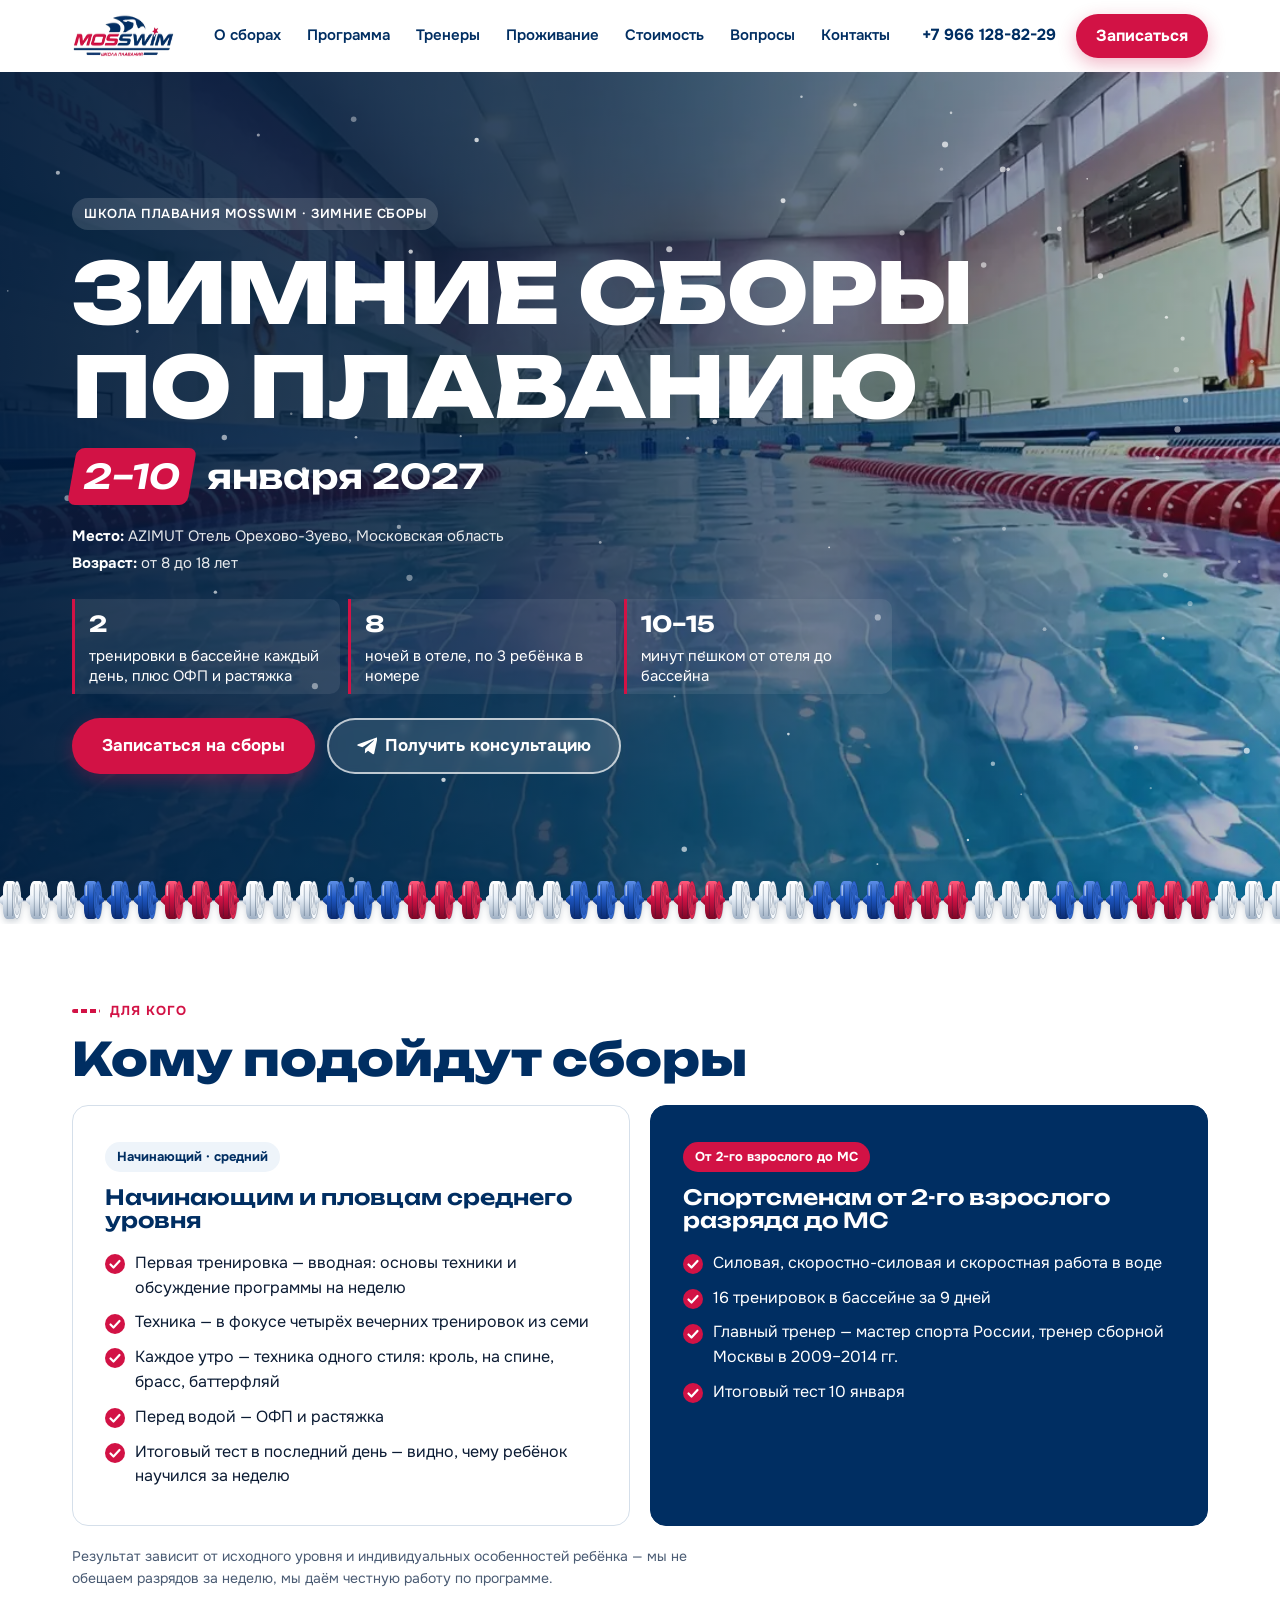
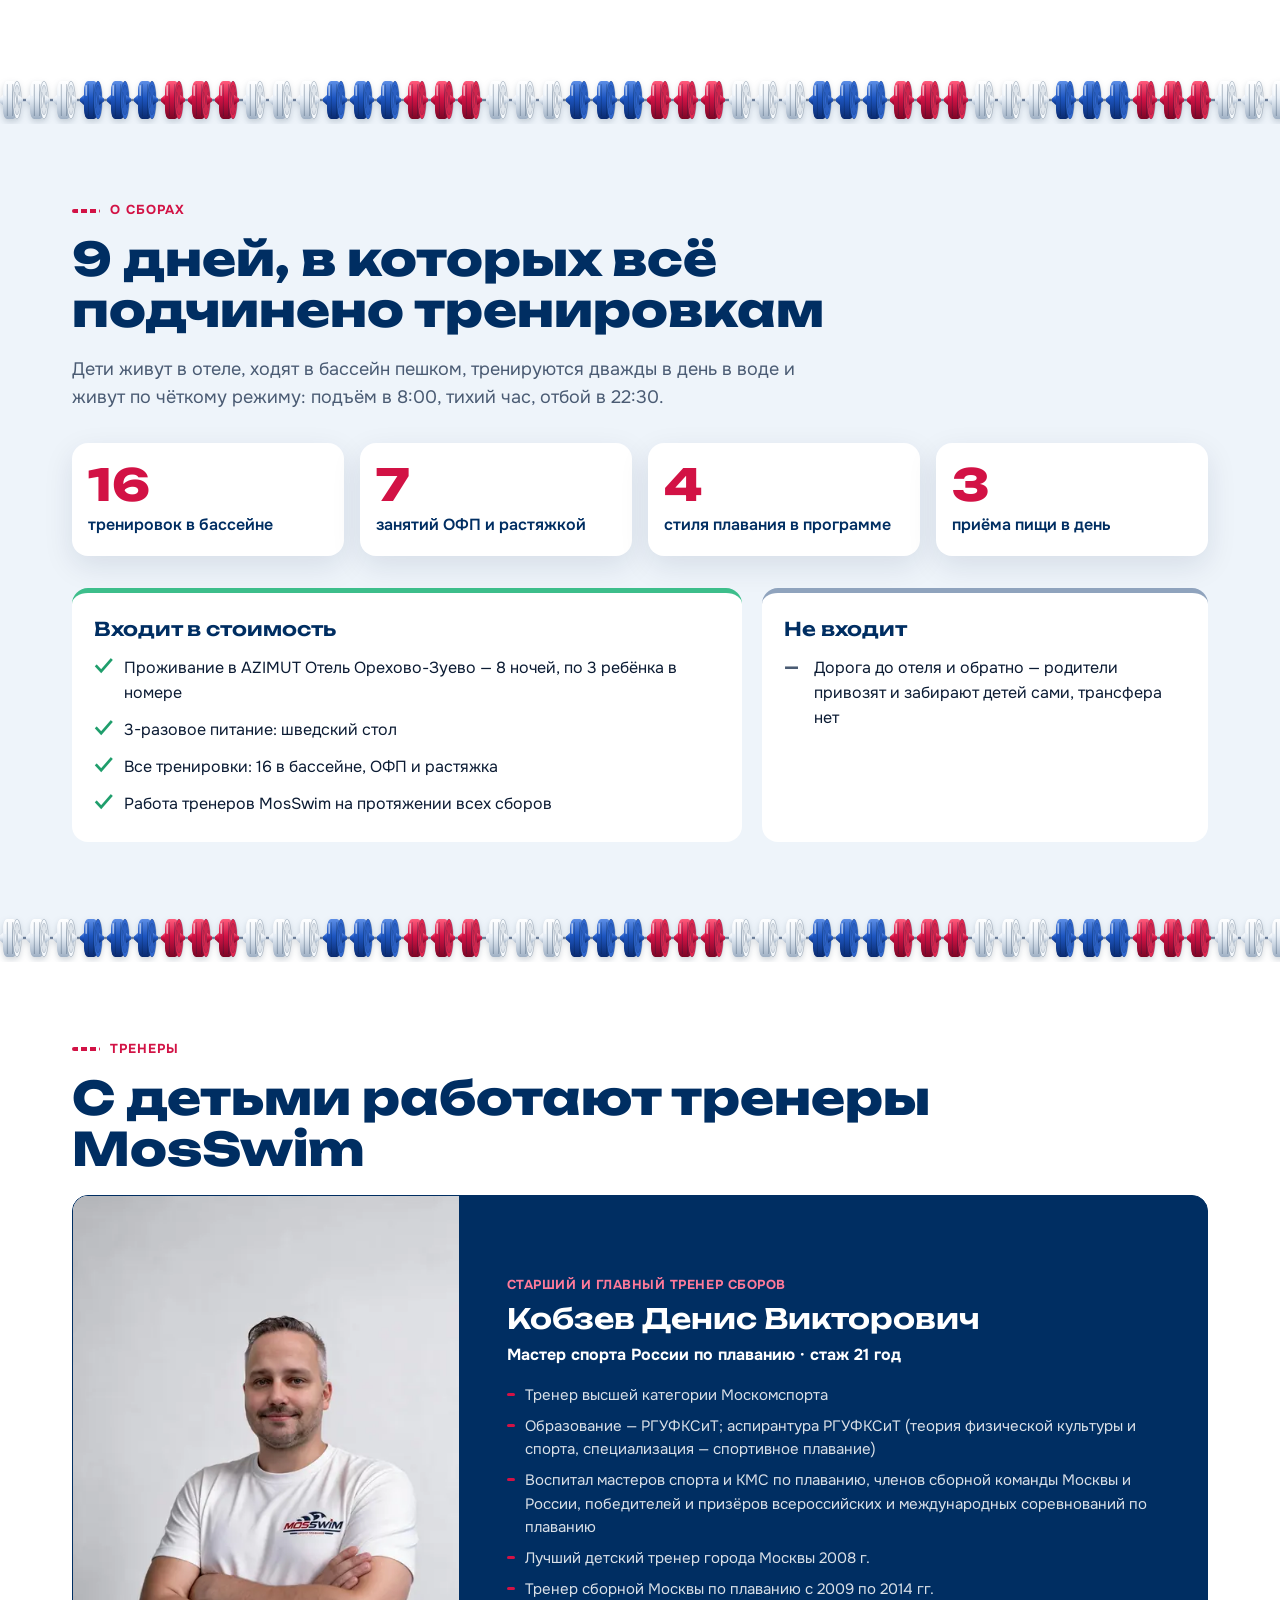
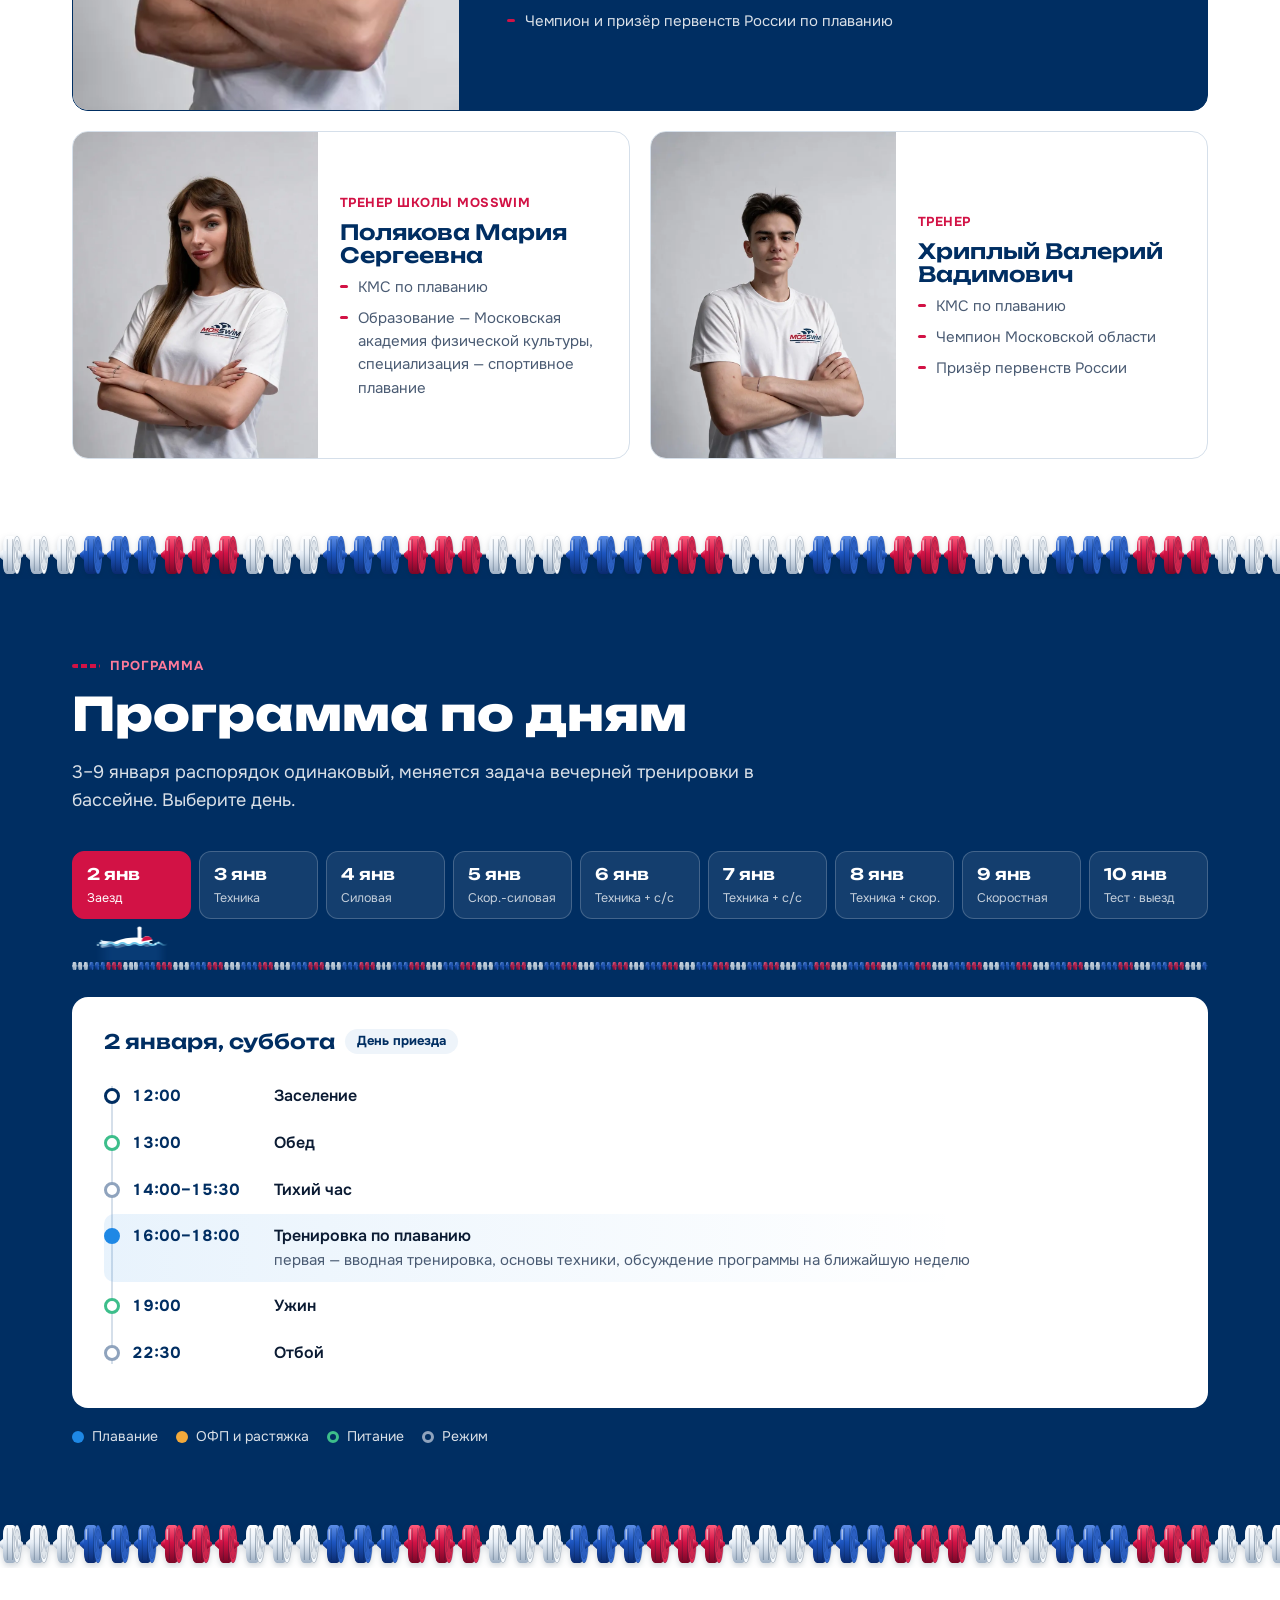
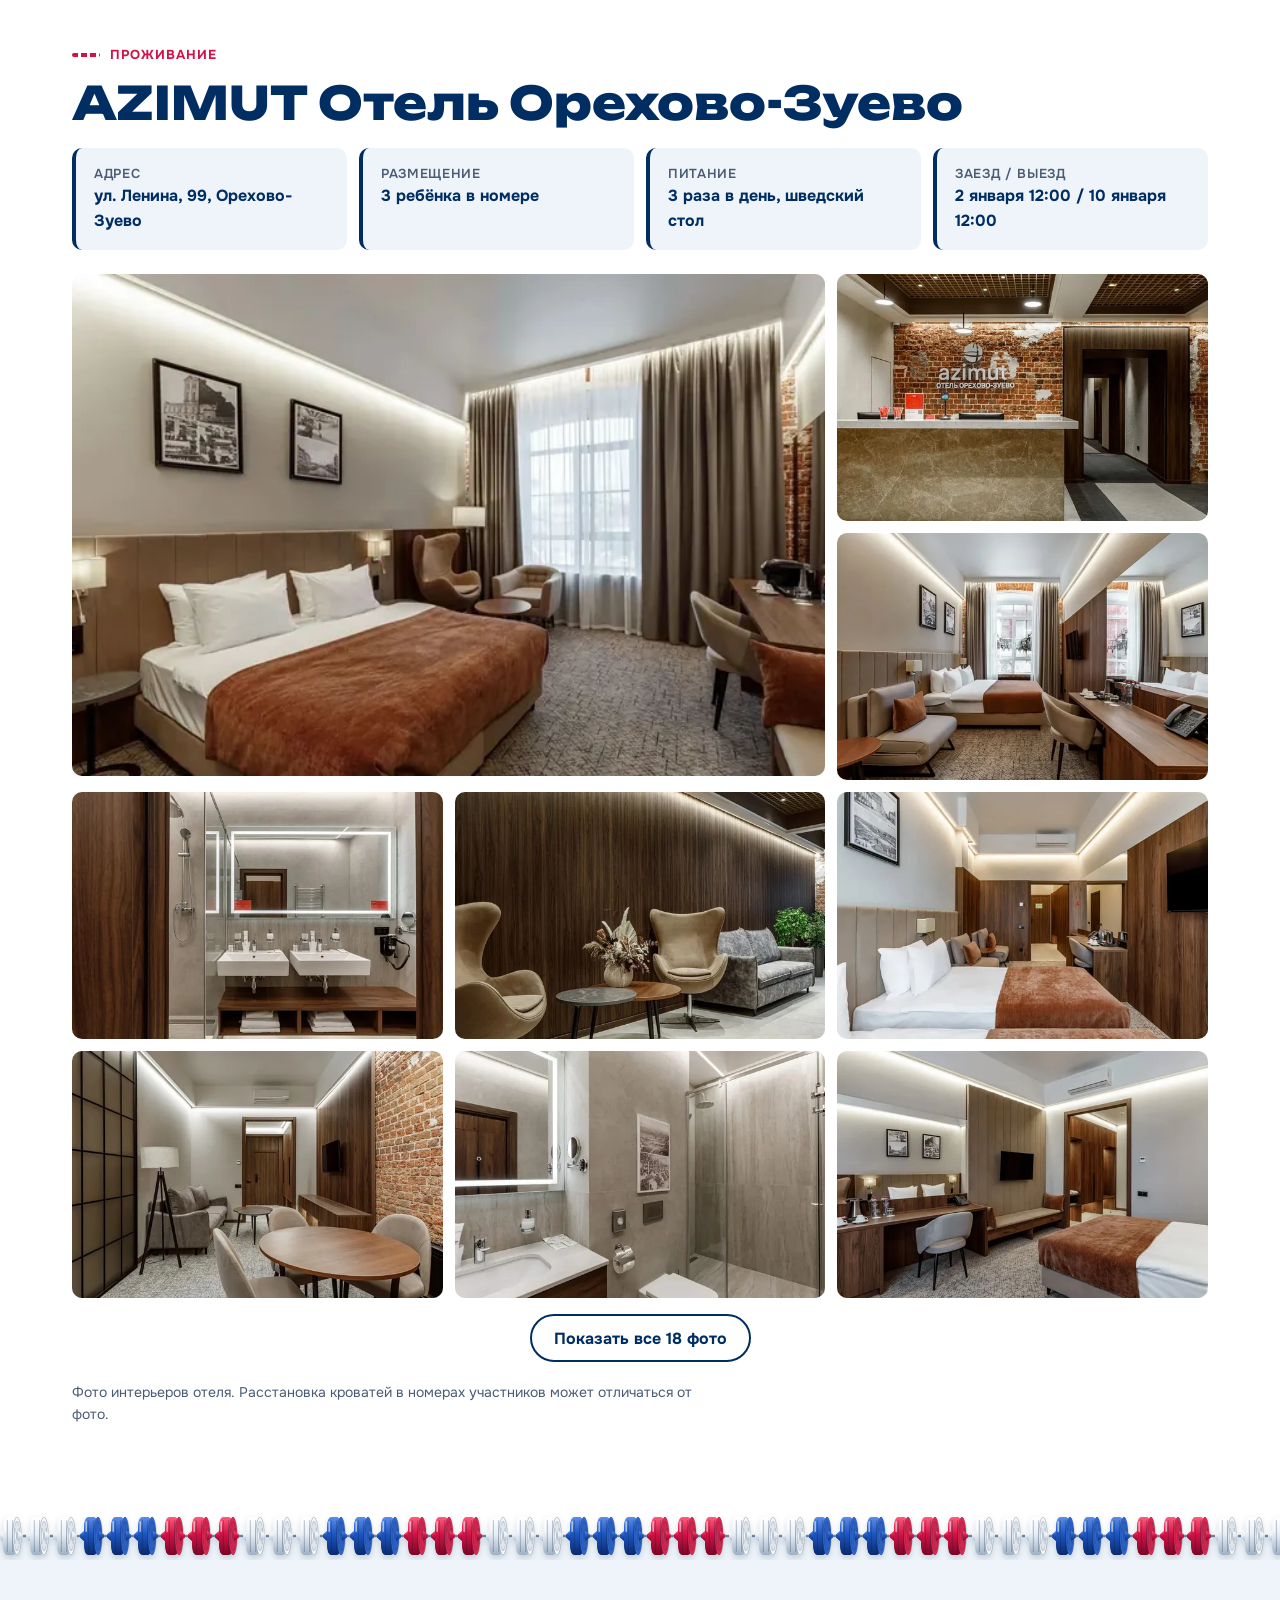
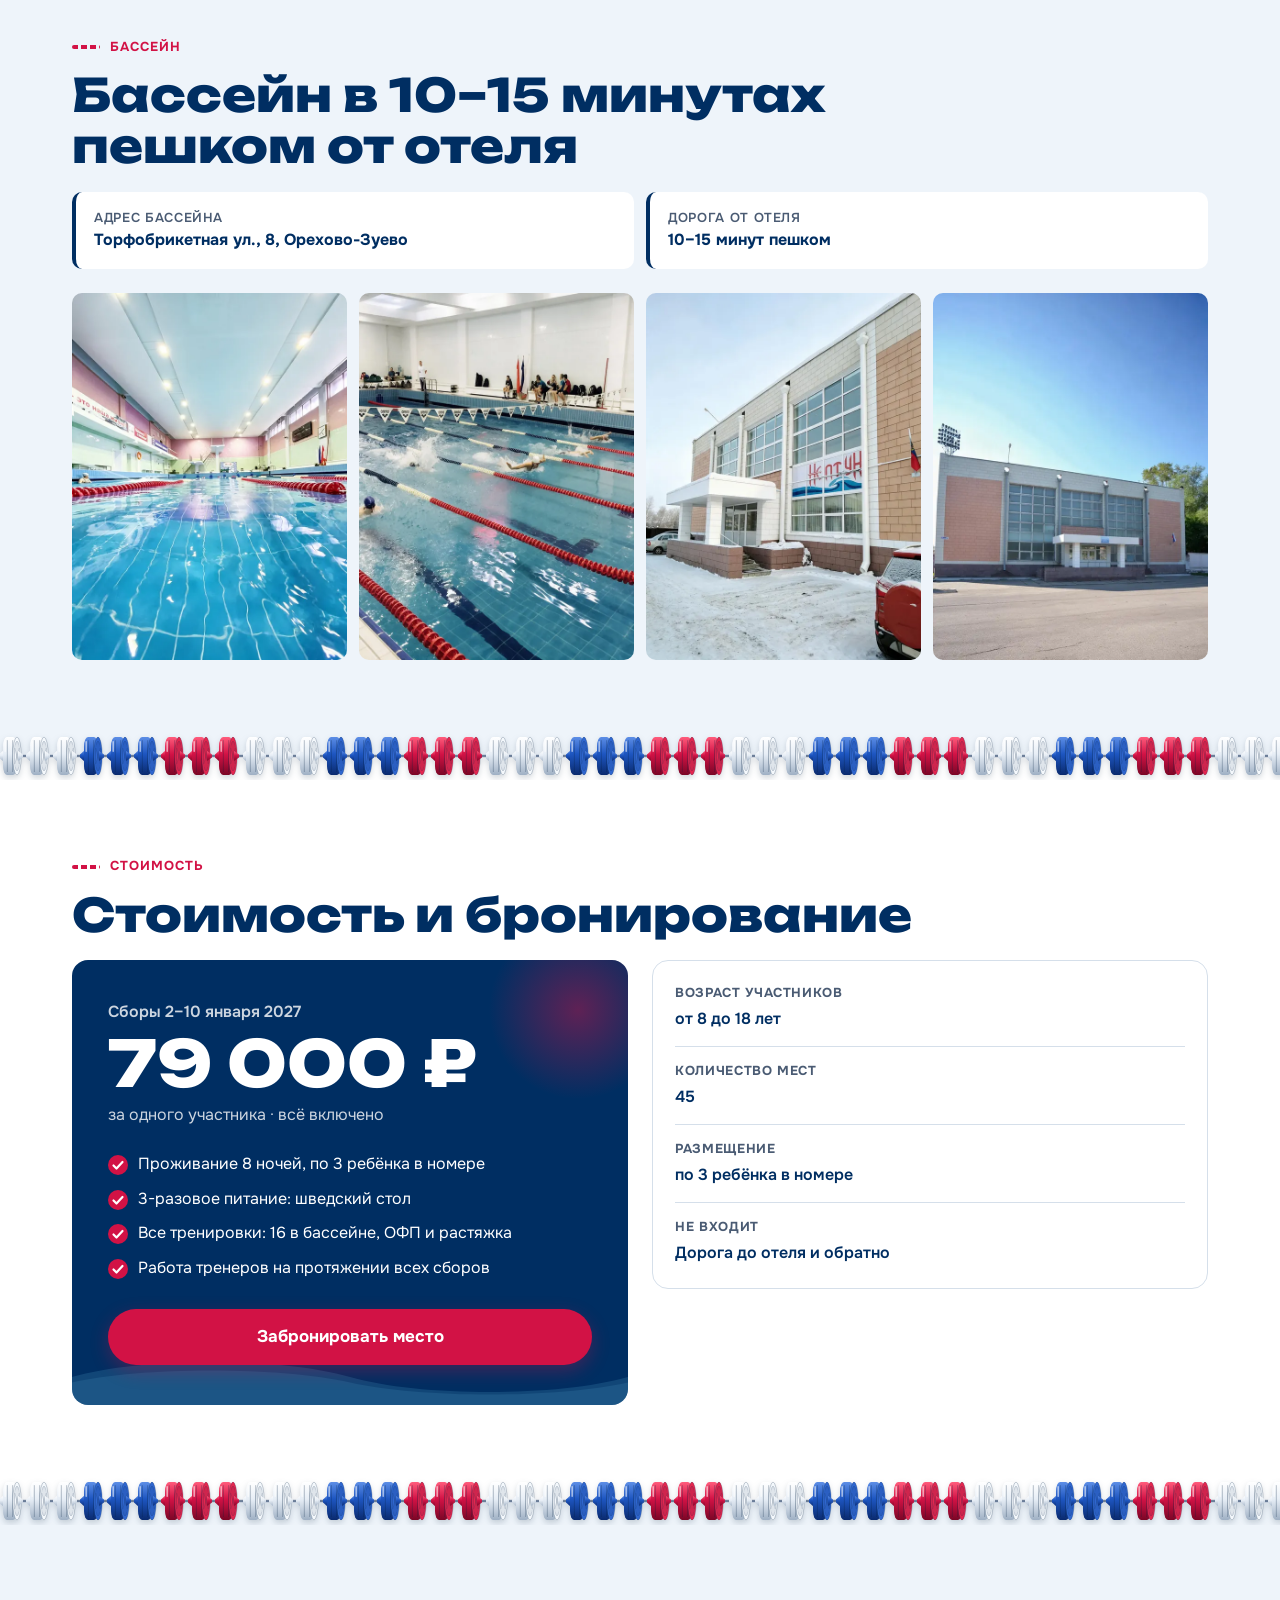
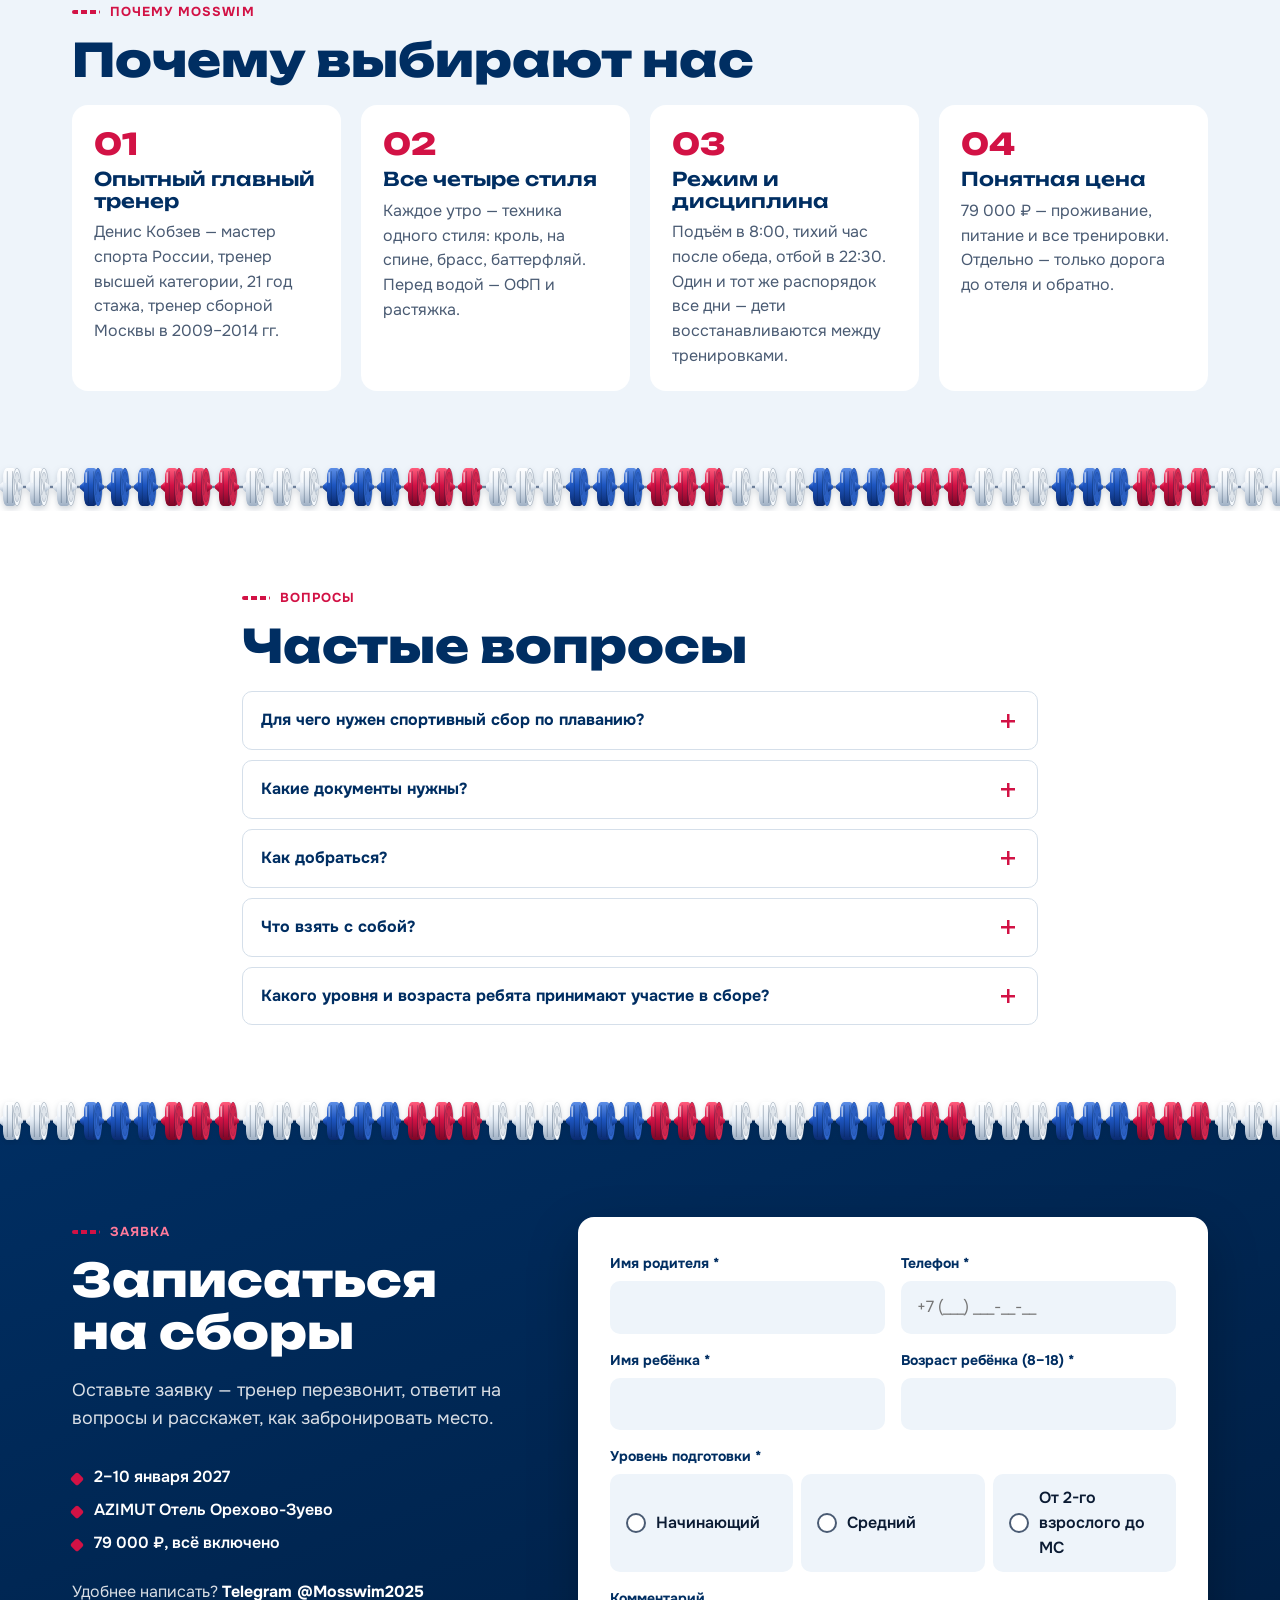
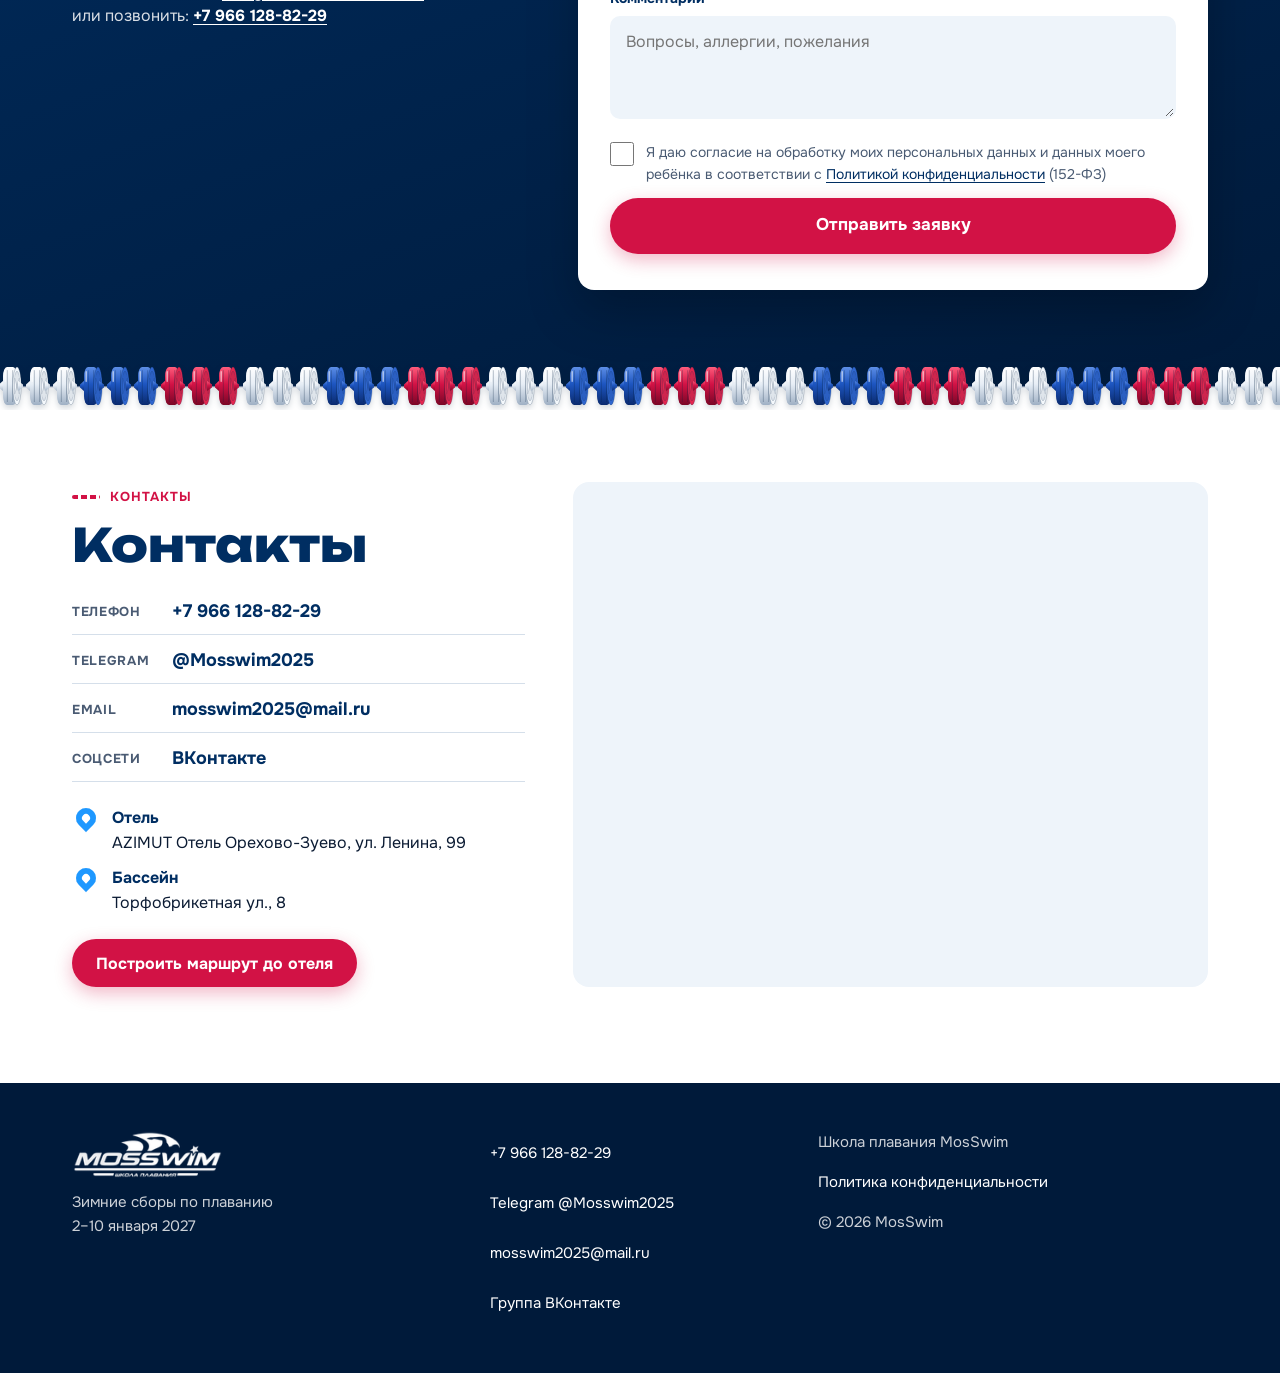
==== commit 0ef992c0: "Подготовка к публикации на ms-camp.ru - во всех ссылках и разметке домен ms-camp.ru вместо плейсхолд" ====
--- a/index.html
+++ b/index.html
@@ -6,15 +6,15 @@
   <title>Зимние сборы по плаванию MosSwim — 2–10 января 2027, Орехово-Зуево</title>
   <meta name="description" content="Зимние сборы школы плавания MosSwim 2–10 января 2027 г. в AZIMUT Отель Орехово-Зуево для детей 8–18 лет: 16 тренировок в бассейне, ОФП и растяжка, проживание и 3-разовое питание (шведский стол) включены. 79 000 ₽.">
   <meta name="theme-color" content="#002E62">
-  <link rel="canonical" href="https://[[DOMAIN]]/">
+  <link rel="canonical" href="https://ms-camp.ru/">
 
   <meta property="og:type" content="website">
   <meta property="og:locale" content="ru_RU">
   <meta property="og:site_name" content="MosSwim">
   <meta property="og:title" content="Зимние сборы по плаванию MosSwim · 2–10 января 2027">
   <meta property="og:description" content="9 дней в AZIMUT Отель Орехово-Зуево: две тренировки в бассейне в день, ОФП и растяжка. Проживание и 3-разовое питание (шведский стол) включены.">
-  <meta property="og:url" content="https://[[DOMAIN]]/">
-  <meta property="og:image" content="https://[[DOMAIN]]/assets/og-image.jpg">
+  <meta property="og:url" content="https://ms-camp.ru/">
+  <meta property="og:image" content="https://ms-camp.ru/assets/og-image.jpg">
   <meta property="og:image:width" content="1200">
   <meta property="og:image:height" content="630">
   <meta name="twitter:card" content="summary_large_image">
@@ -26,13 +26,13 @@
   <link rel="preconnect" href="https://fonts.googleapis.com">
   <link rel="preconnect" href="https://fonts.gstatic.com" crossorigin>
   <link rel="stylesheet" href="https://fonts.googleapis.com/css2?family=Onest:wght@400;500;600;700&family=Unbounded:wght@600;800&display=swap">
-  <link rel="stylesheet" href="css/style.css?v=11">
+  <link rel="stylesheet" href="css/style.css?v=12">
 
   <script>document.documentElement.classList.add('js');</script>
-  <script src="js/config.js?v=11" defer></script>
-  <script src="js/main.js?v=11" defer></script>
-  <script src="js/form.js?v=11" defer></script>
-  <script src="js/anim.js?v=11" defer></script>
+  <script src="js/config.js?v=12" defer></script>
+  <script src="js/main.js?v=12" defer></script>
+  <script src="js/form.js?v=12" defer></script>
+  <script src="js/anim.js?v=12" defer></script>
 
   <script type="application/ld+json">
   {
@@ -45,7 +45,7 @@
     "endDate": "2027-01-10T12:00:00+03:00",
     "eventStatus": "https://schema.org/EventScheduled",
     "eventAttendanceMode": "https://schema.org/OfflineEventAttendanceMode",
-    "image": ["https://[[DOMAIN]]/assets/og-image.jpg"],
+    "image": ["https://ms-camp.ru/assets/og-image.jpg"],
     "location": {
       "@type": "Place",
       "name": "AZIMUT Отель Орехово-Зуево",
@@ -64,7 +64,7 @@
       "telephone": "+7 966 128-82-29",
       "email": "mosswim2025@mail.ru",
       "sameAs": ["https://vk.ru/mosswim_ru"],
-      "url": "https://[[DOMAIN]]/"
+      "url": "https://ms-camp.ru/"
     },
     "performer": { "@type": "Person", "name": "Кобзев Денис Викторович" },
     "offers": {
@@ -72,7 +72,7 @@
       "price": "79000",
       "priceCurrency": "RUB",
       "availability": "https://schema.org/InStock",
-      "url": "https://[[DOMAIN]]/#signup"
+      "url": "https://ms-camp.ru/#signup"
     }
   }
   </script>
@@ -784,6 +784,7 @@
   <button class="lightbox__nav lightbox__nav--next" type="button" aria-label="Следующее фото">›</button>
 </dialog>
 
-<noscript><div><img src="https://mc.yandex.ru/watch/[[METRIKA_ID]]" style="position:absolute; left:-9999px;" alt=""></div></noscript>
+<!-- Когда появится счётчик Метрики: впишите номер в js/config.js и верните строку ниже, подставив номер вместо NNNNNN
+<noscript><div><img src="https://mc.yandex.ru/watch/NNNNNN" style="position:absolute; left:-9999px;" alt=""></div></noscript> -->
 </body>
 </html>
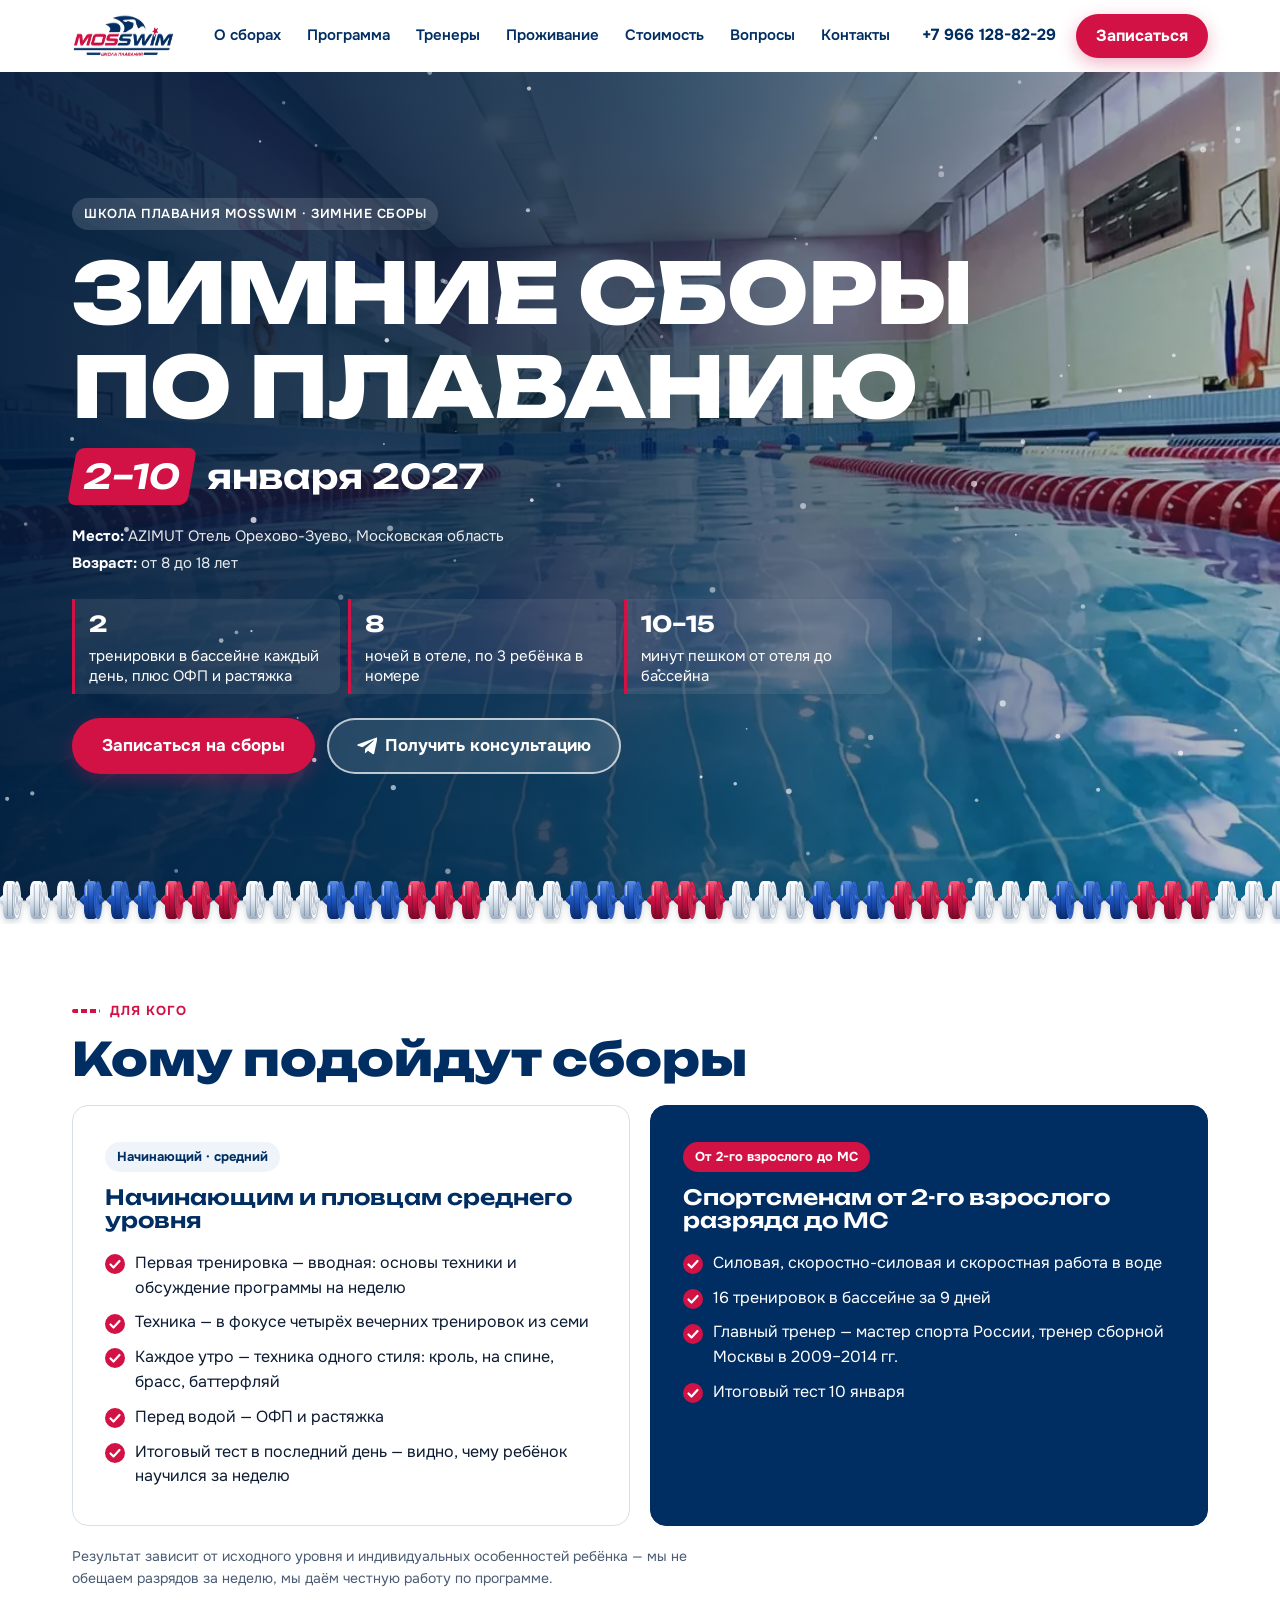
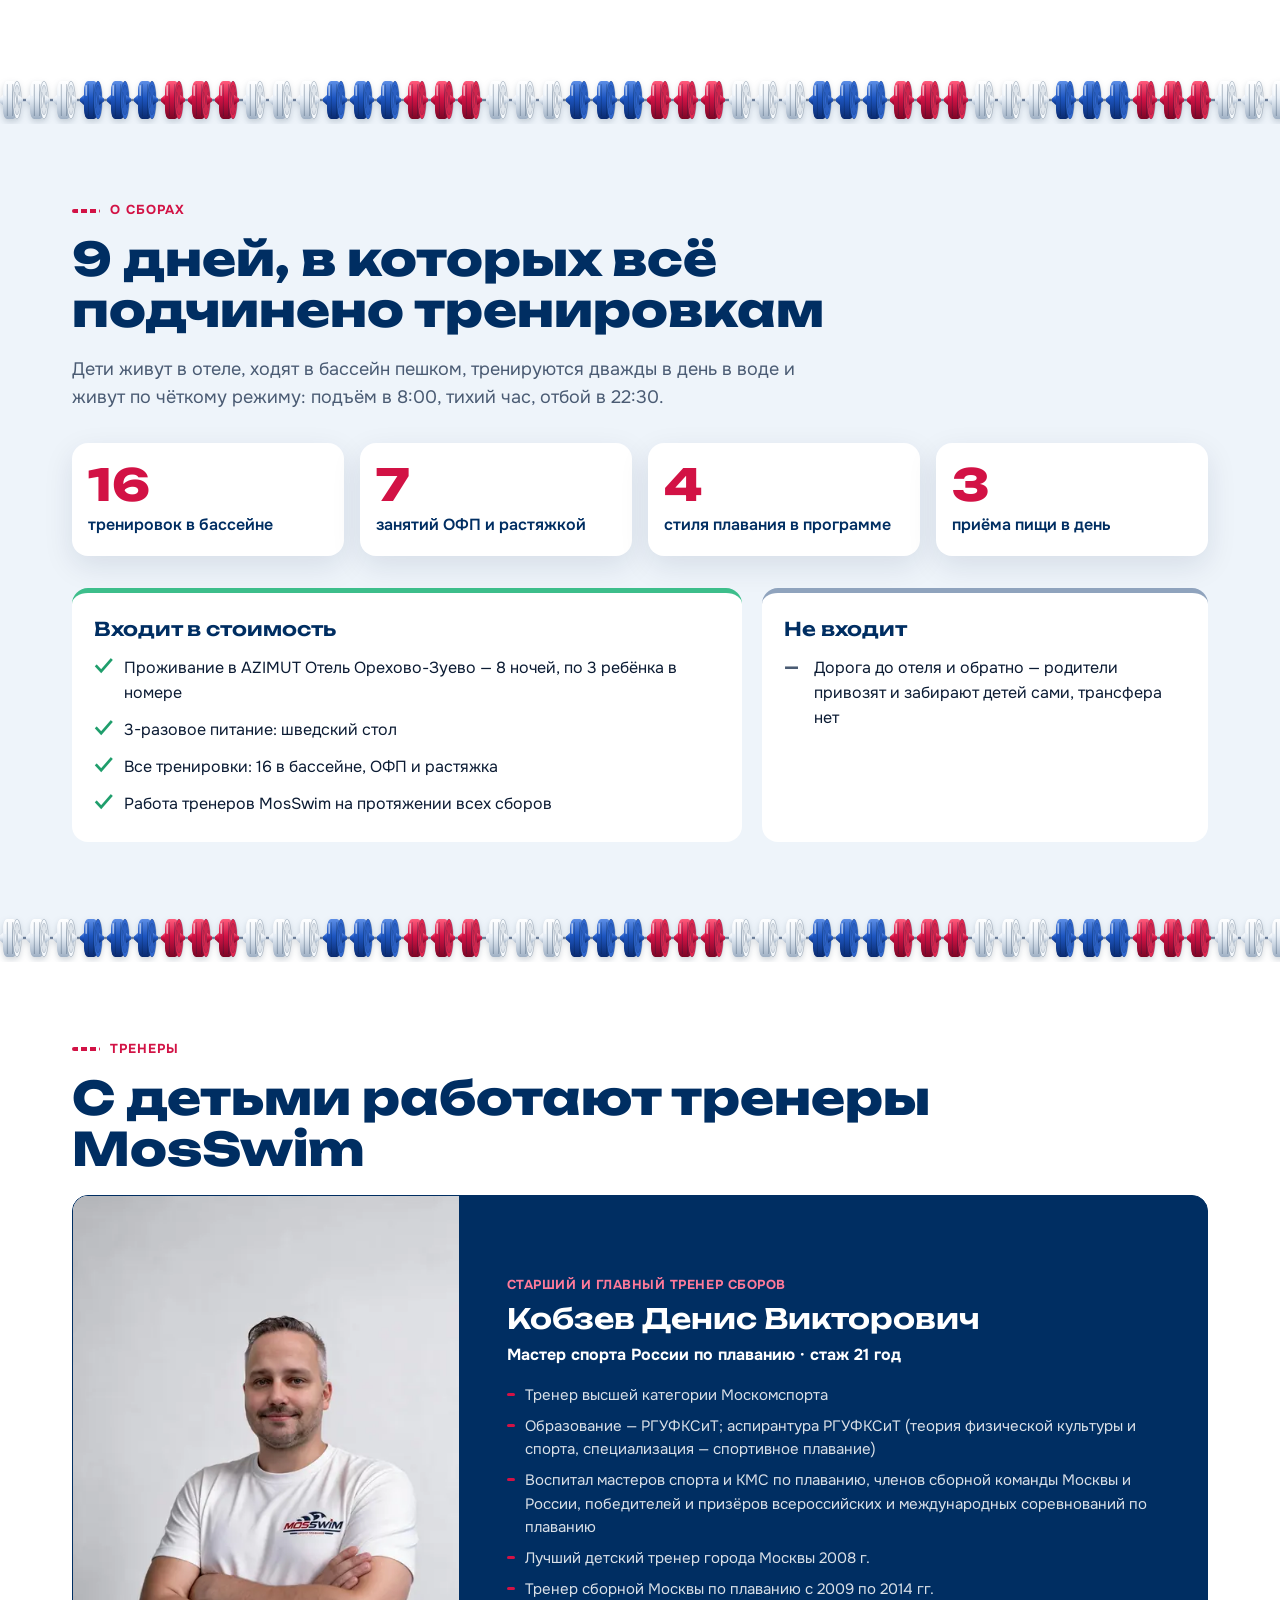
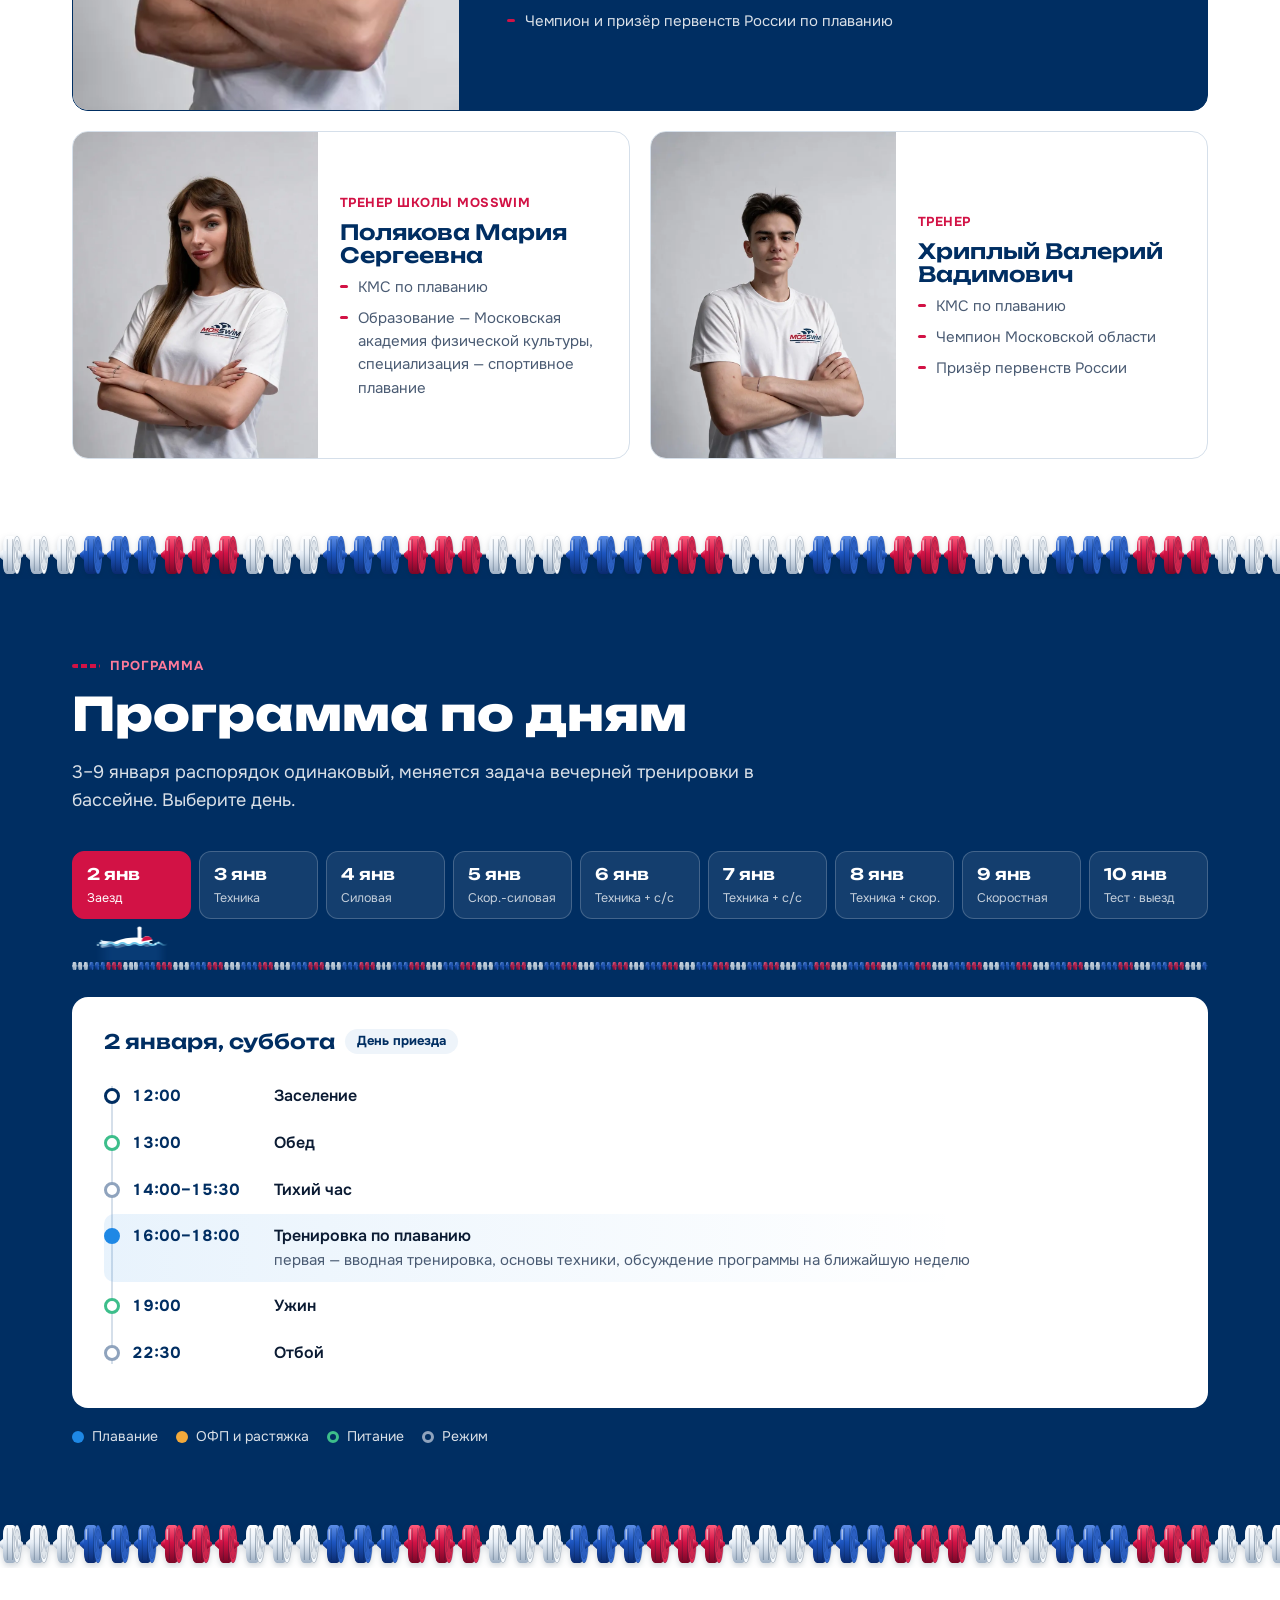
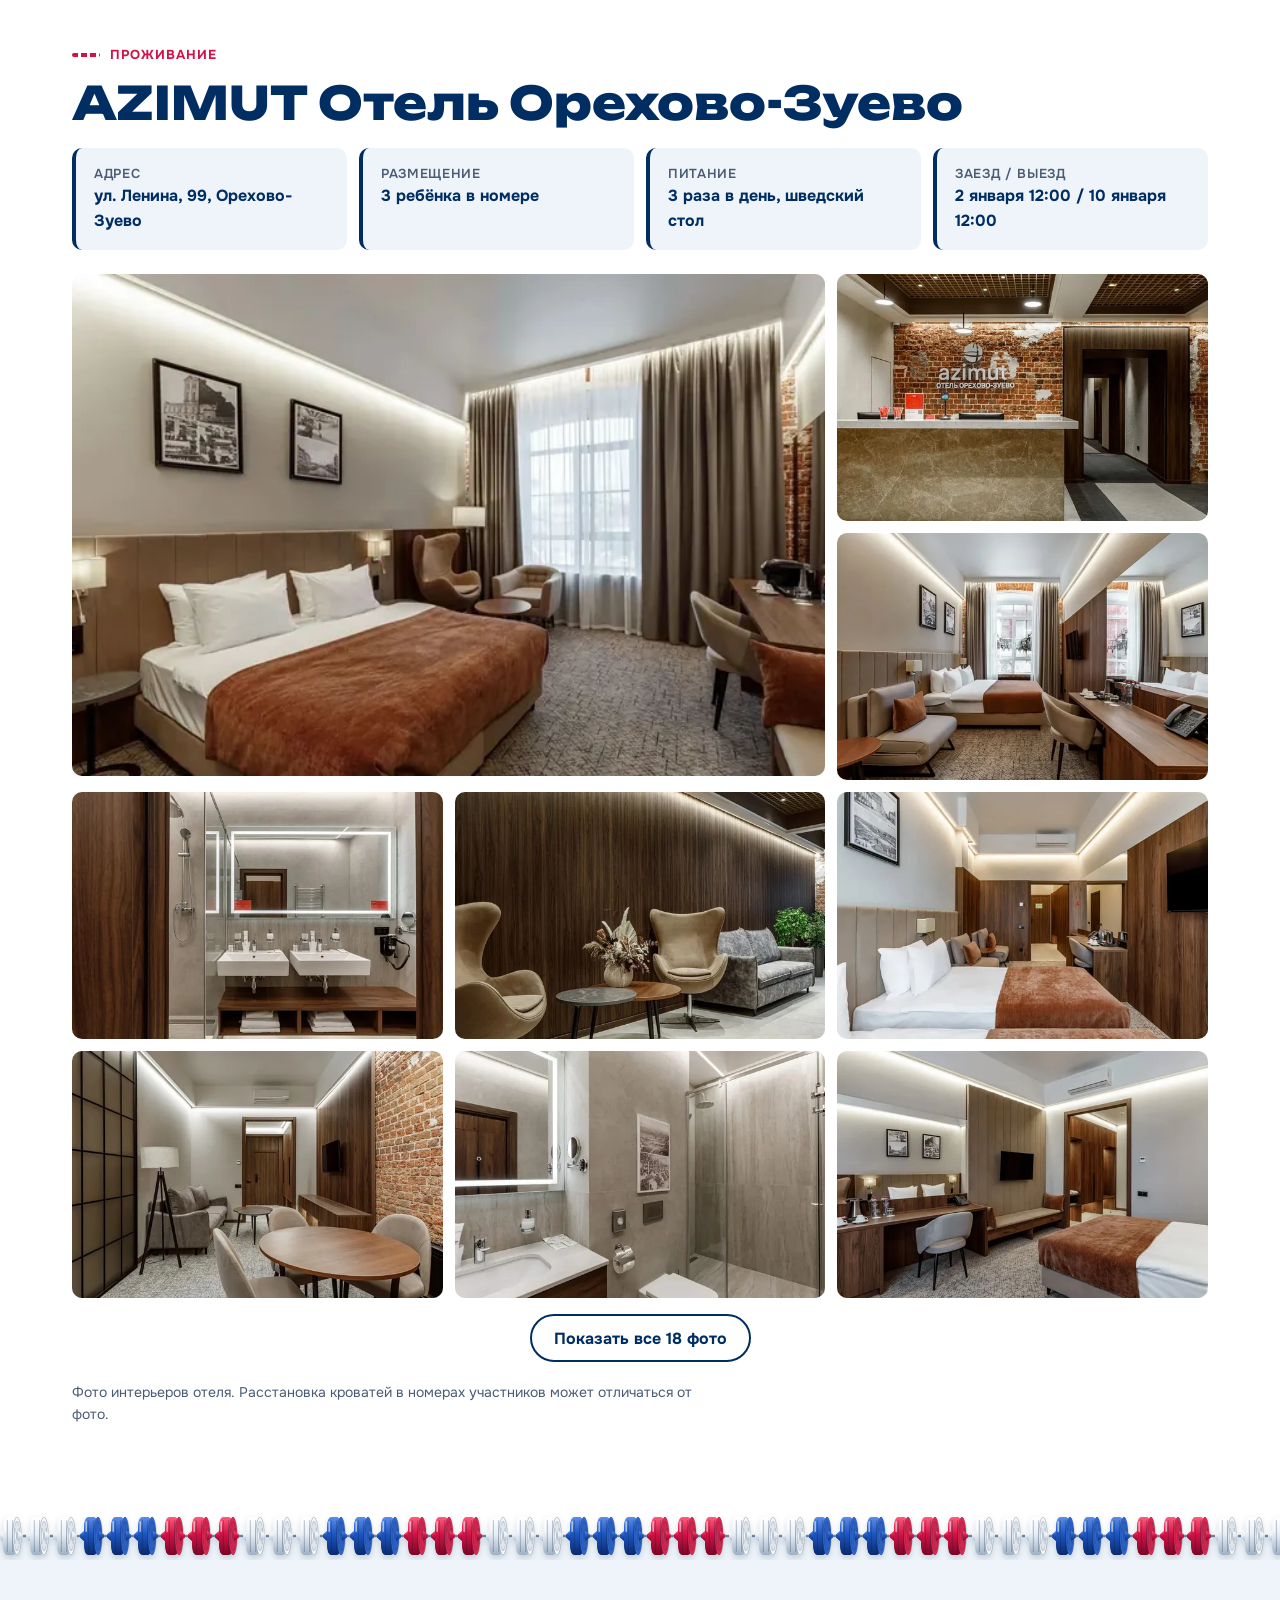
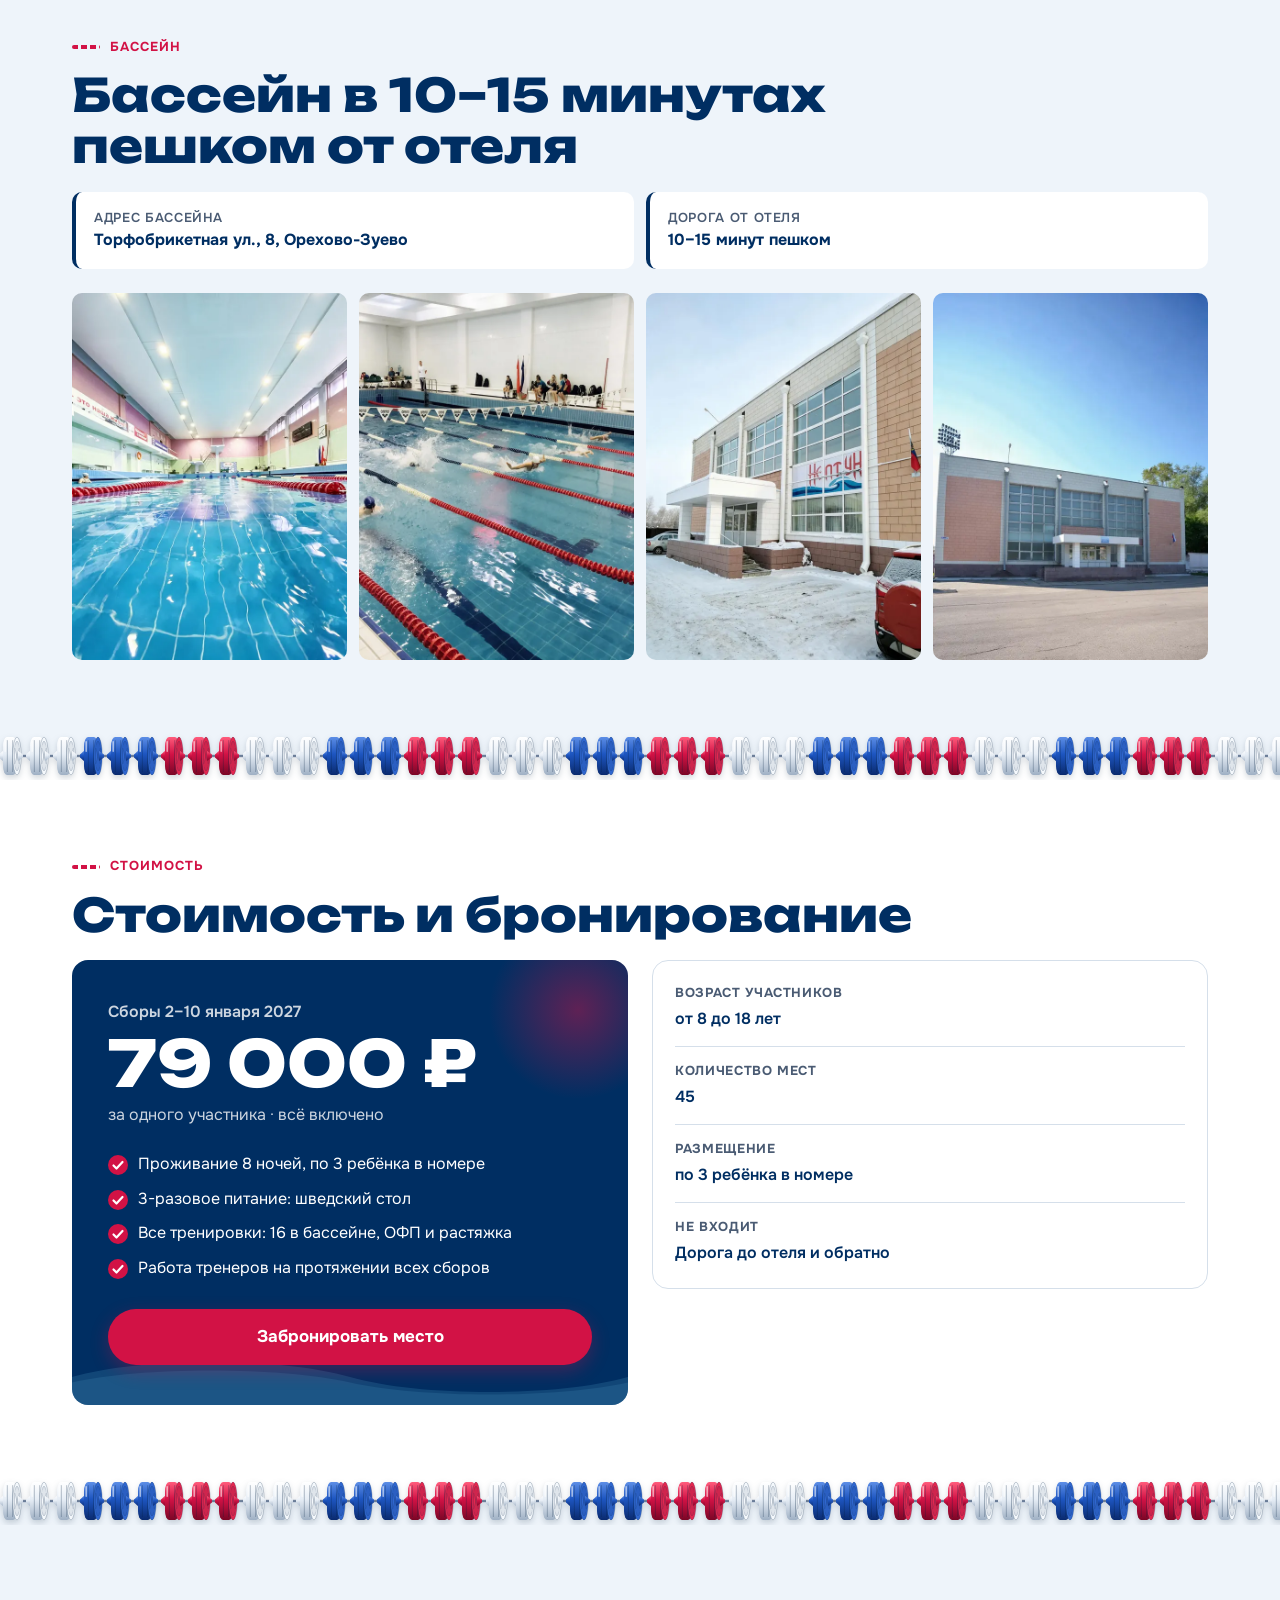
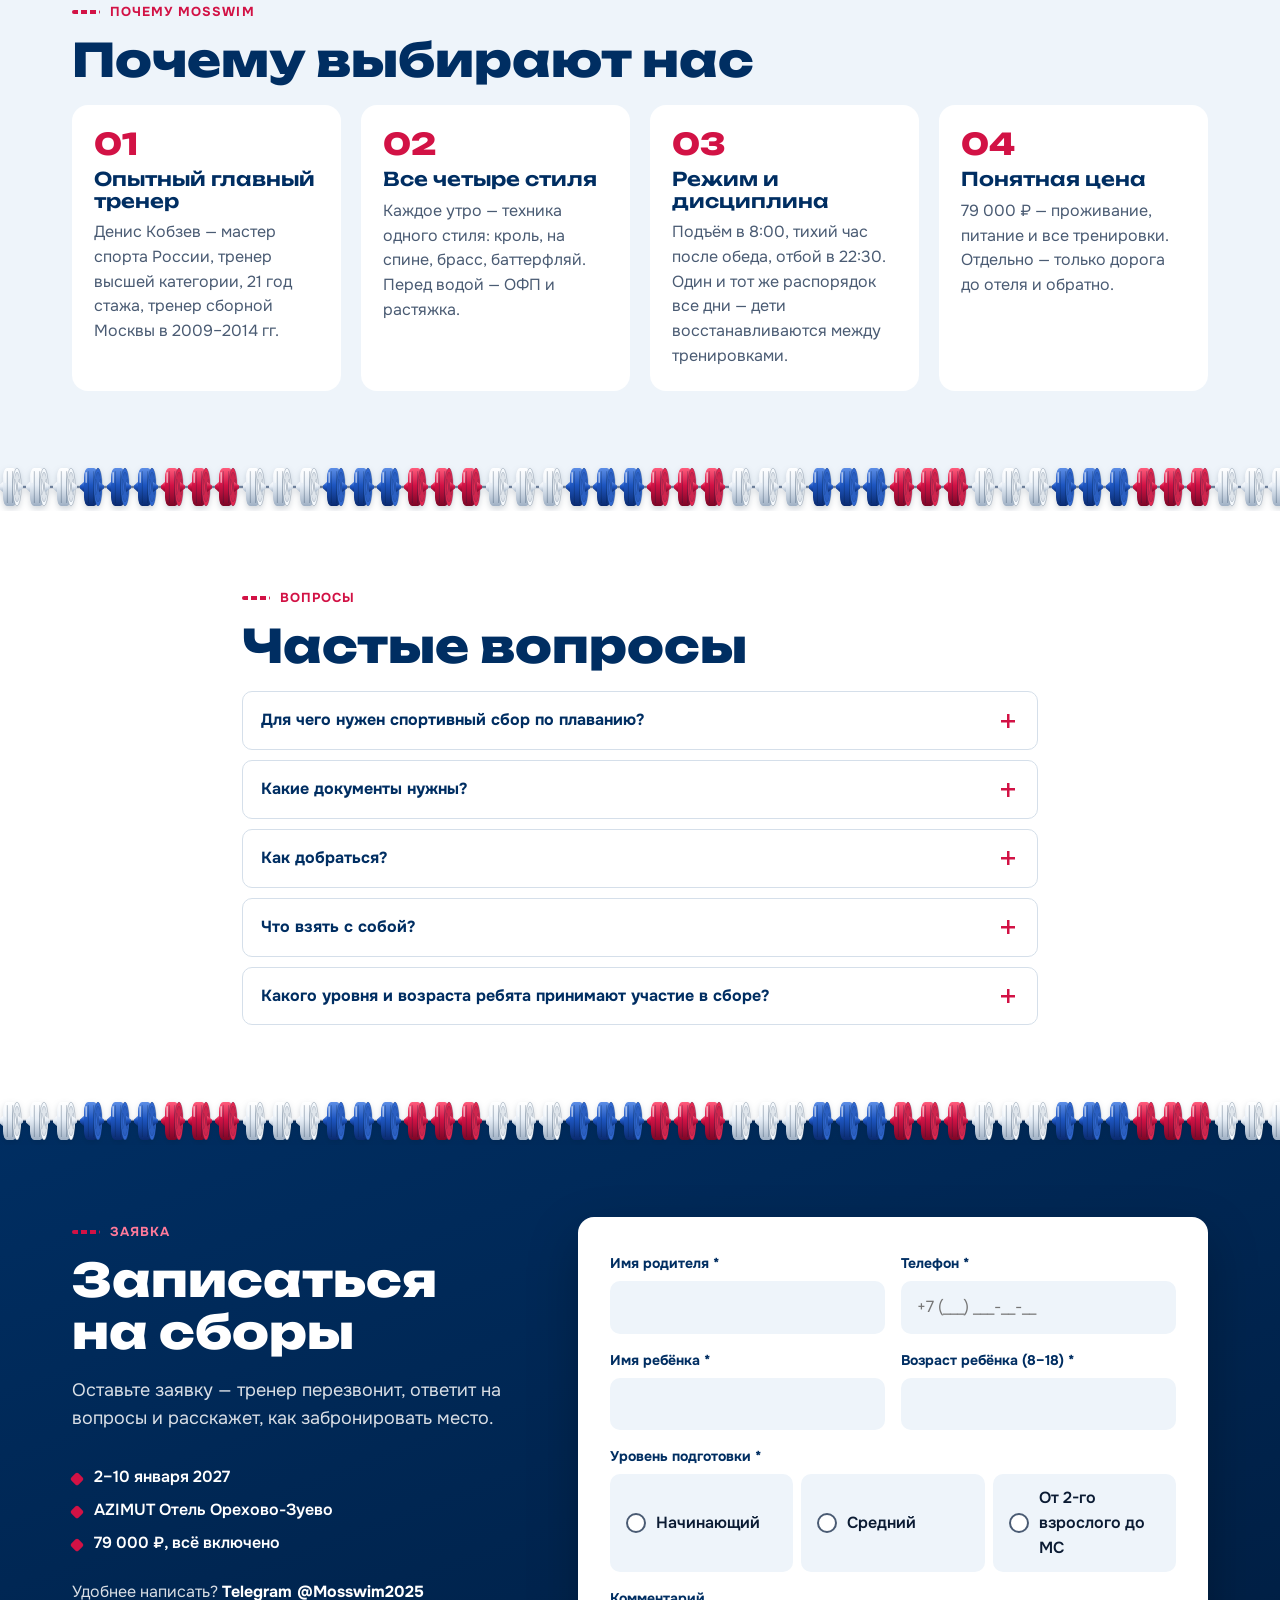
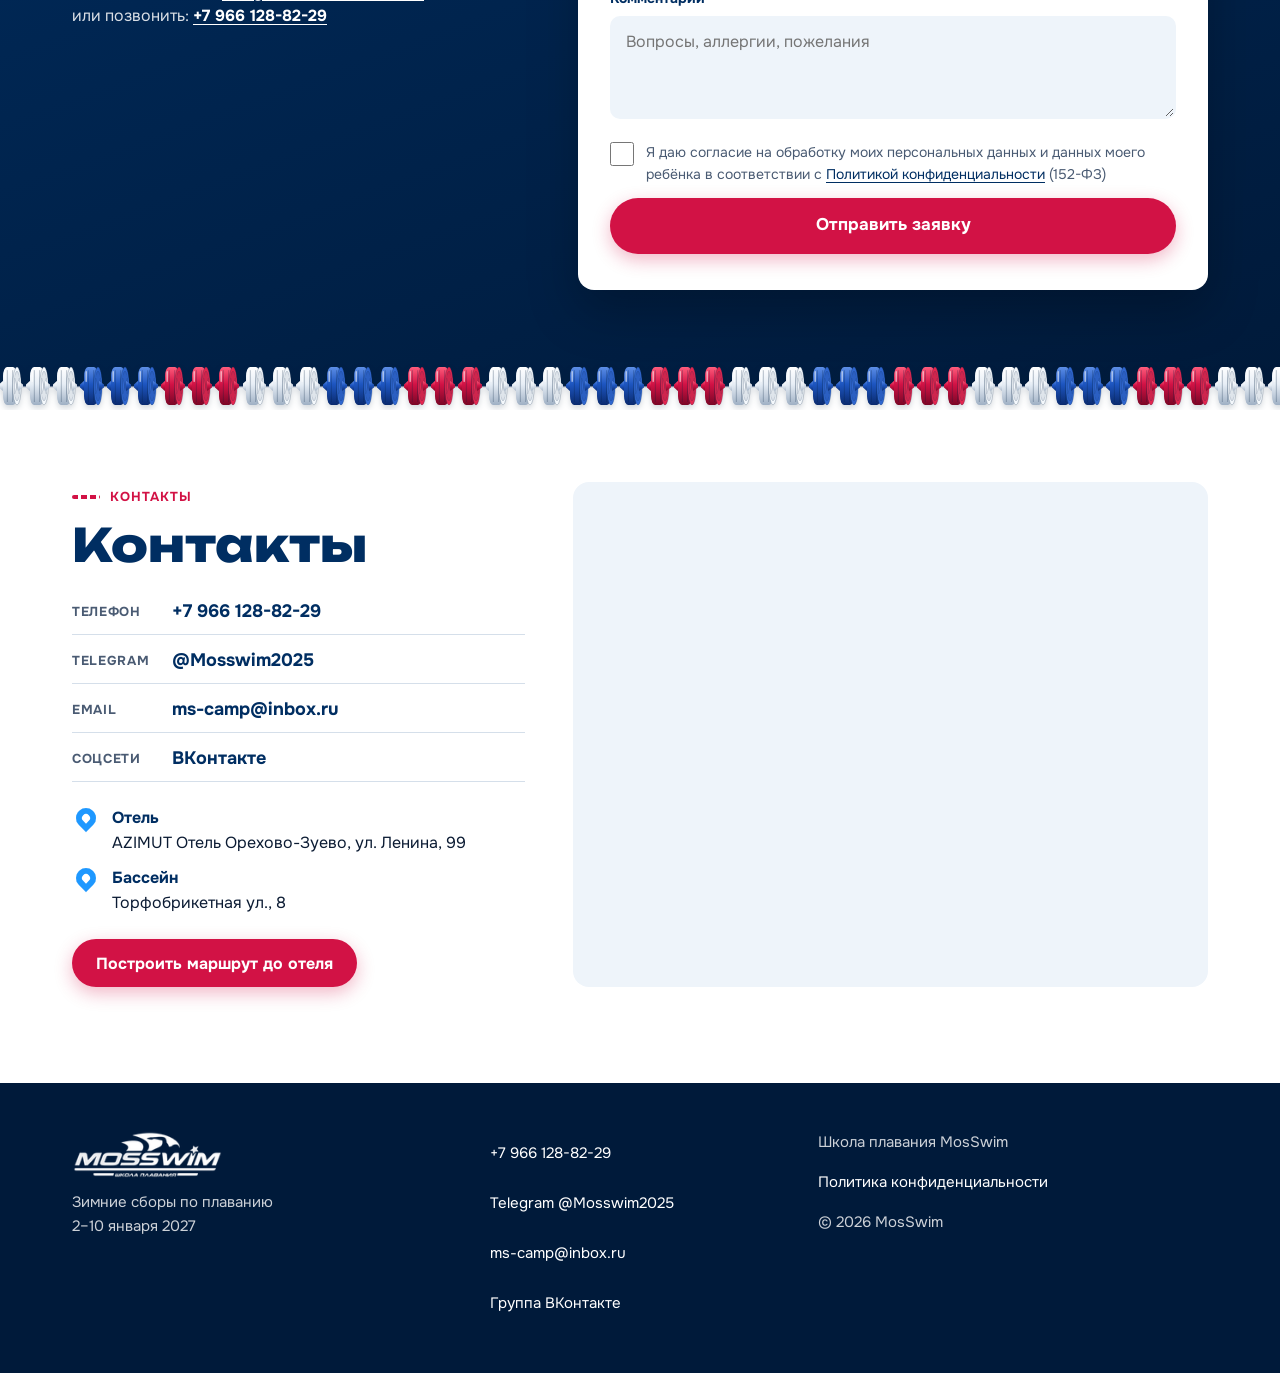
==== commit 15198d1f: "Почта изменена на ms-camp@inbox.ru Co-Authored-By: Claude Opus 5 <noreply@anthropic.com>" ====
--- a/index.html
+++ b/index.html
@@ -26,13 +26,13 @@
   <link rel="preconnect" href="https://fonts.googleapis.com">
   <link rel="preconnect" href="https://fonts.gstatic.com" crossorigin>
   <link rel="stylesheet" href="https://fonts.googleapis.com/css2?family=Onest:wght@400;500;600;700&family=Unbounded:wght@600;800&display=swap">
-  <link rel="stylesheet" href="css/style.css?v=12">
+  <link rel="stylesheet" href="css/style.css?v=13">
 
   <script>document.documentElement.classList.add('js');</script>
-  <script src="js/config.js?v=12" defer></script>
-  <script src="js/main.js?v=12" defer></script>
-  <script src="js/form.js?v=12" defer></script>
-  <script src="js/anim.js?v=12" defer></script>
+  <script src="js/config.js?v=13" defer></script>
+  <script src="js/main.js?v=13" defer></script>
+  <script src="js/form.js?v=13" defer></script>
+  <script src="js/anim.js?v=13" defer></script>
 
   <script type="application/ld+json">
   {
@@ -62,7 +62,7 @@
       "@type": "SportsOrganization",
       "name": "Школа плавания MosSwim",
       "telephone": "+7 966 128-82-29",
-      "email": "mosswim2025@mail.ru",
+      "email": "ms-camp@inbox.ru",
       "sameAs": ["https://vk.ru/mosswim_ru"],
       "url": "https://ms-camp.ru/"
     },
@@ -724,7 +724,7 @@
       <ul class="contacts__list">
         <li><span>Телефон</span><a href="tel:+79661288229" data-goal="click_phone">+7 966 128-82-29</a></li>
         <li><span>Telegram</span><a href="https://t.me/Mosswim2025" target="_blank" rel="noopener" data-goal="click_messenger">@Mosswim2025</a></li>
-        <li><span>Email</span><a href="mailto:mosswim2025@mail.ru" data-goal="click_email">mosswim2025@mail.ru</a></li>
+        <li><span>Email</span><a href="mailto:ms-camp@inbox.ru" data-goal="click_email">ms-camp@inbox.ru</a></li>
         <li><span>Соцсети</span><a href="https://vk.ru/mosswim_ru" target="_blank" rel="noopener" data-goal="click_social">ВКонтакте</a></li>
       </ul>
       <ul class="contacts__places" aria-label="Метки на карте">
@@ -757,7 +757,7 @@
     <div class="footer__col">
       <a href="tel:+79661288229" data-goal="click_phone">+7 966 128-82-29</a>
       <a href="https://t.me/Mosswim2025" target="_blank" rel="noopener" data-goal="click_messenger">Telegram @Mosswim2025</a>
-      <a href="mailto:mosswim2025@mail.ru" data-goal="click_email">mosswim2025@mail.ru</a>
+      <a href="mailto:ms-camp@inbox.ru" data-goal="click_email">ms-camp@inbox.ru</a>
       <a href="https://vk.ru/mosswim_ru" target="_blank" rel="noopener" data-goal="click_social">Группа ВКонтакте</a>
     </div>
     <div class="footer__col footer__legal">
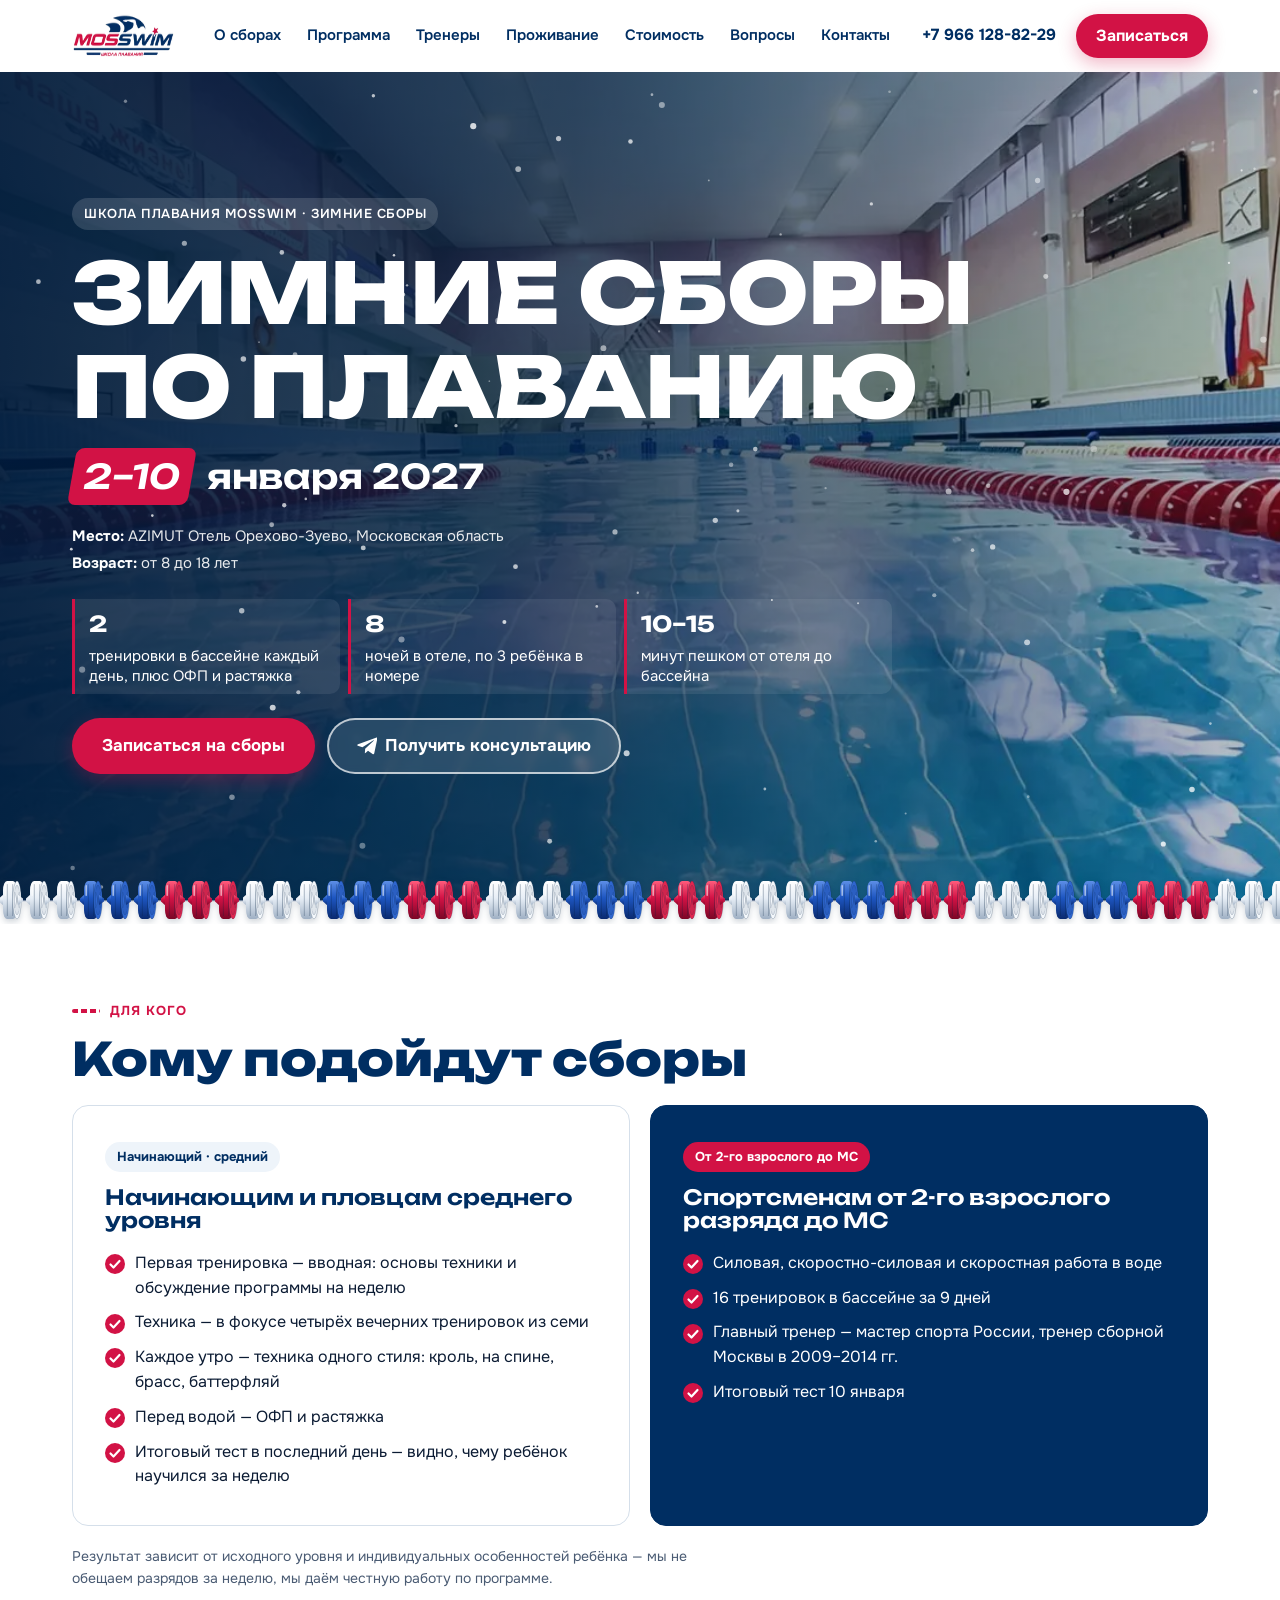
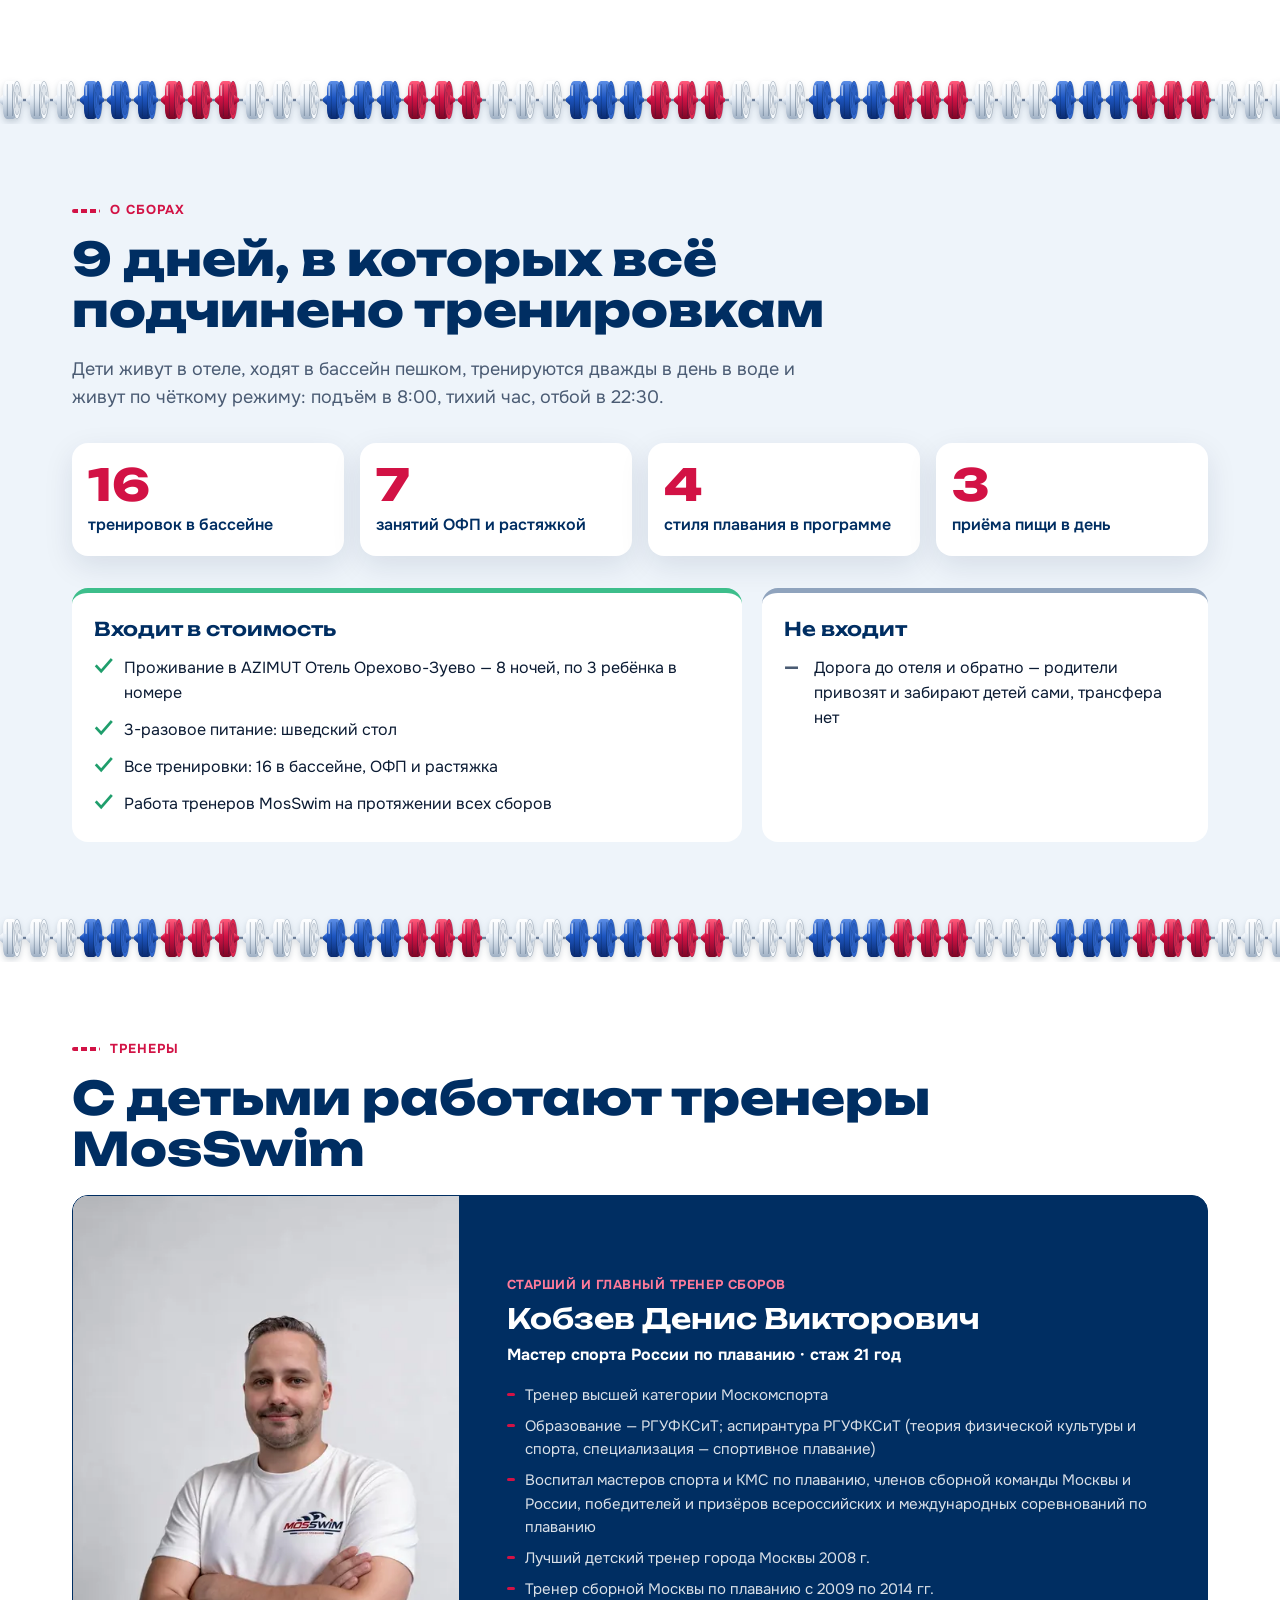
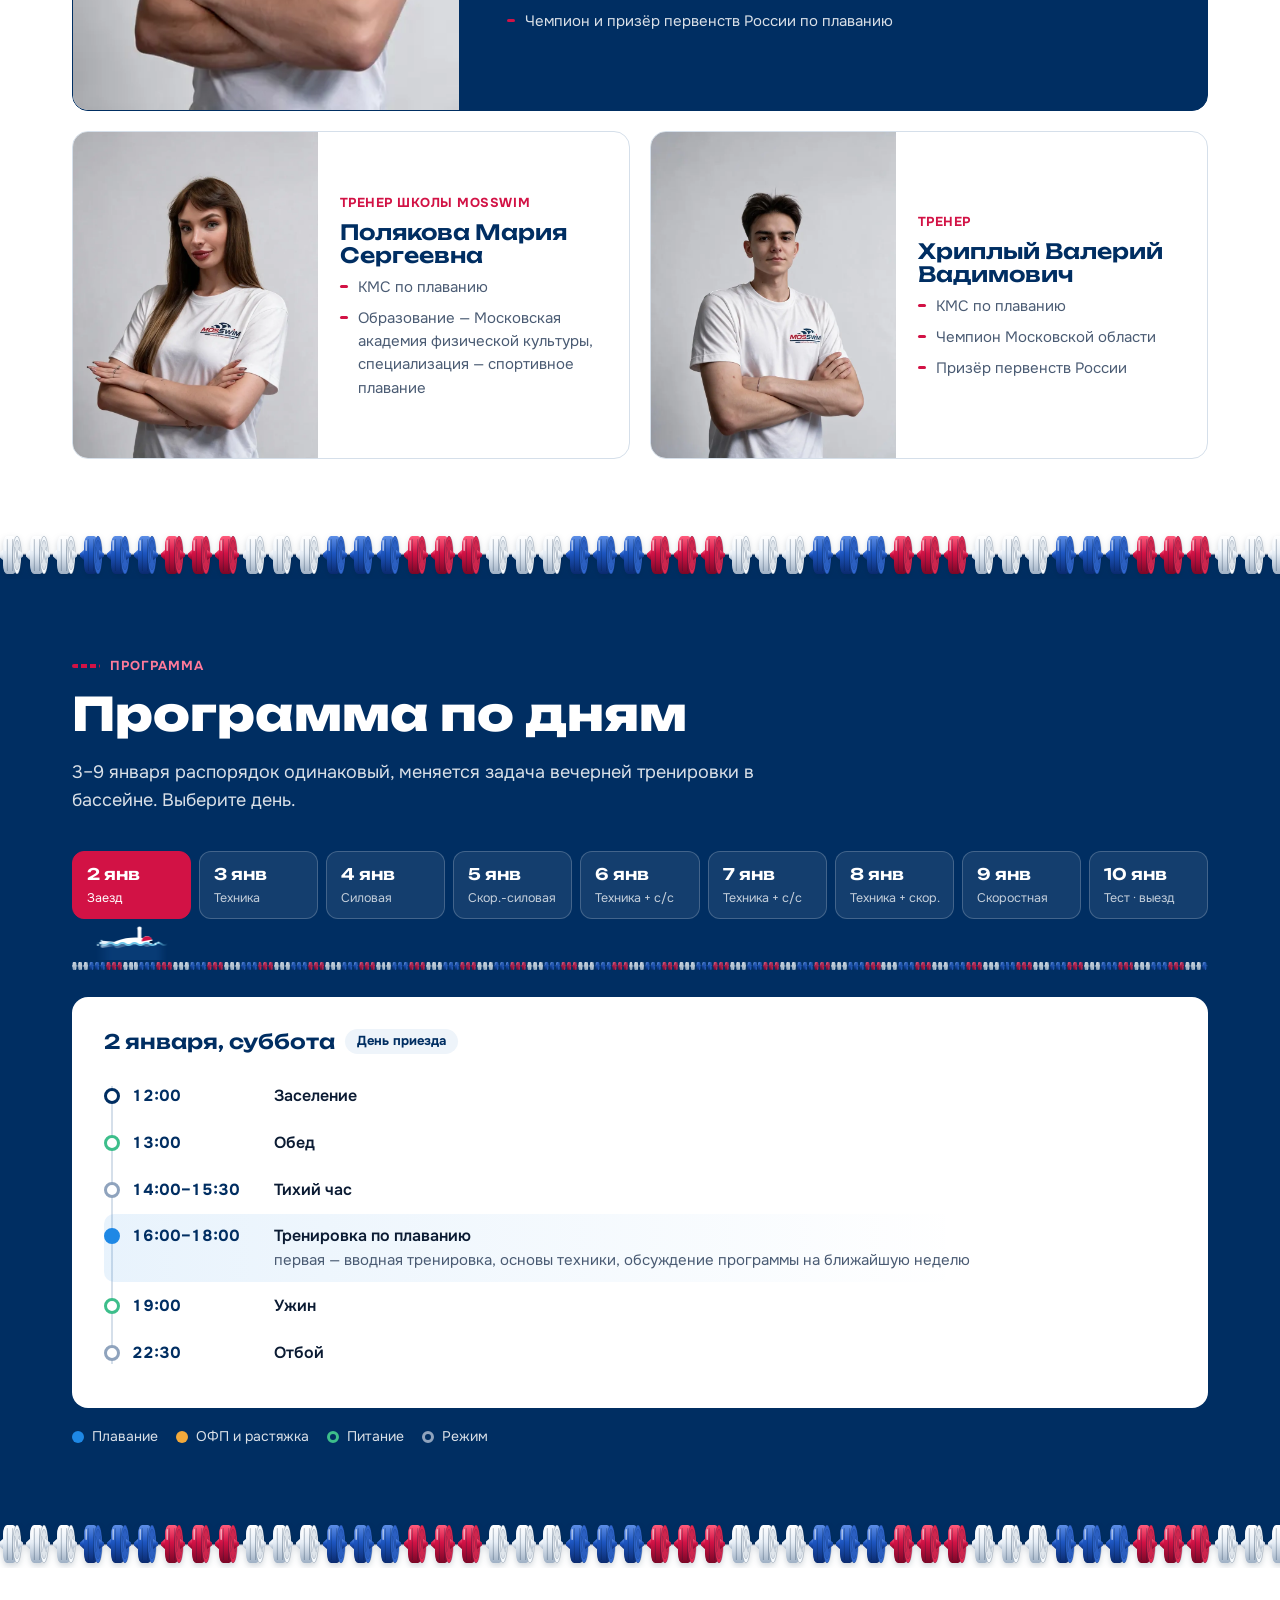
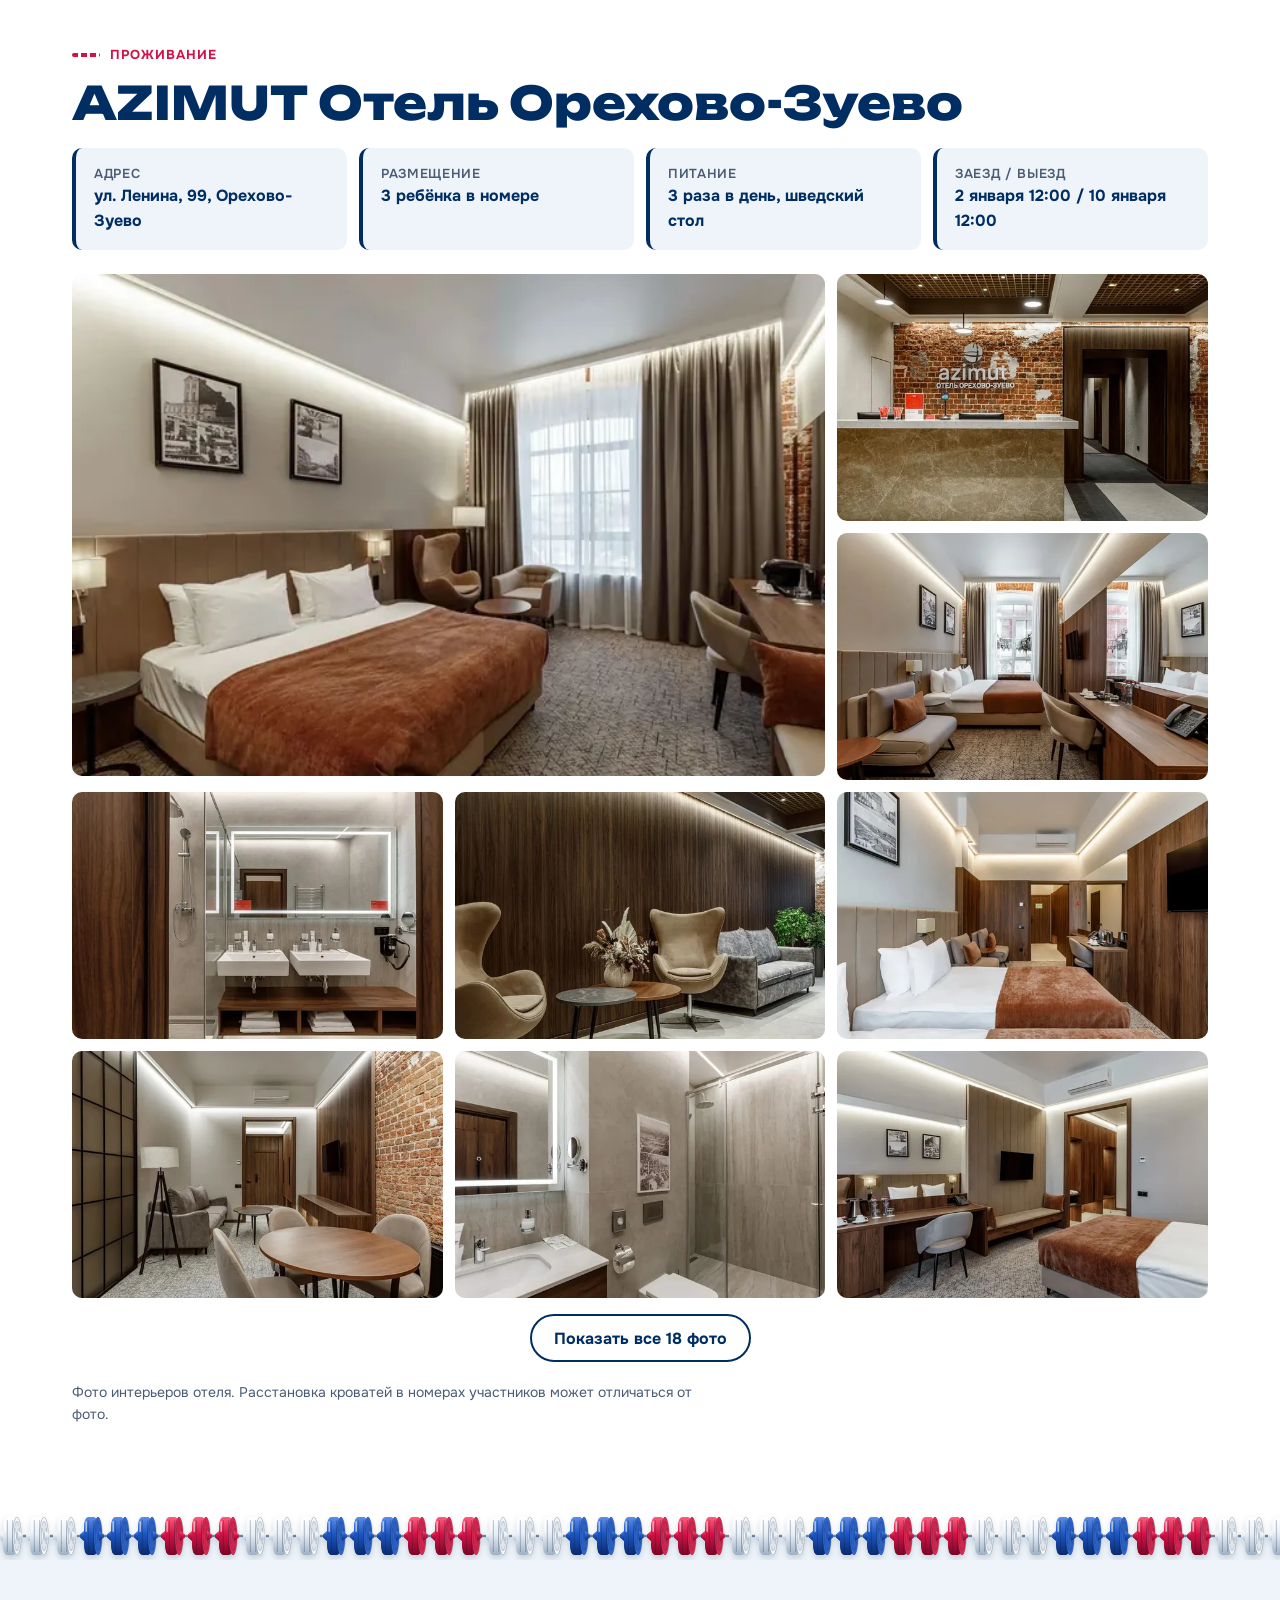
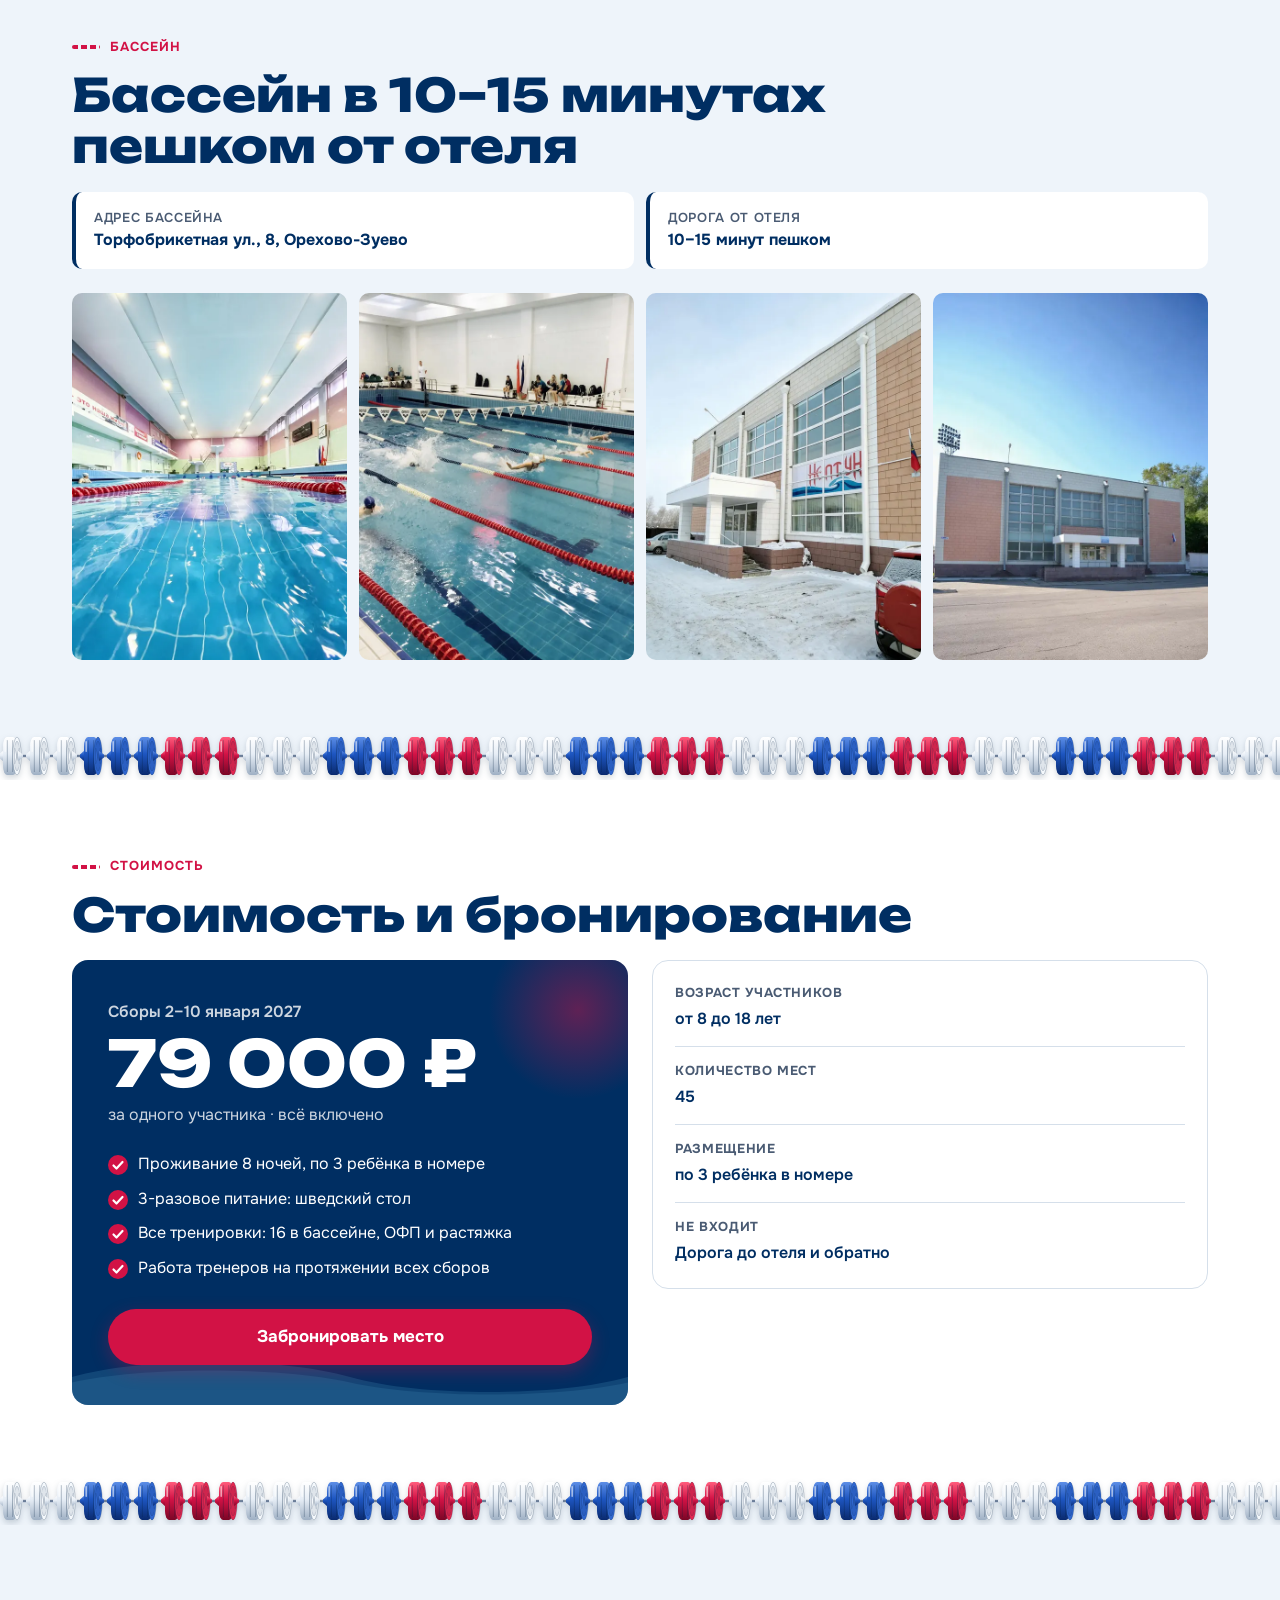
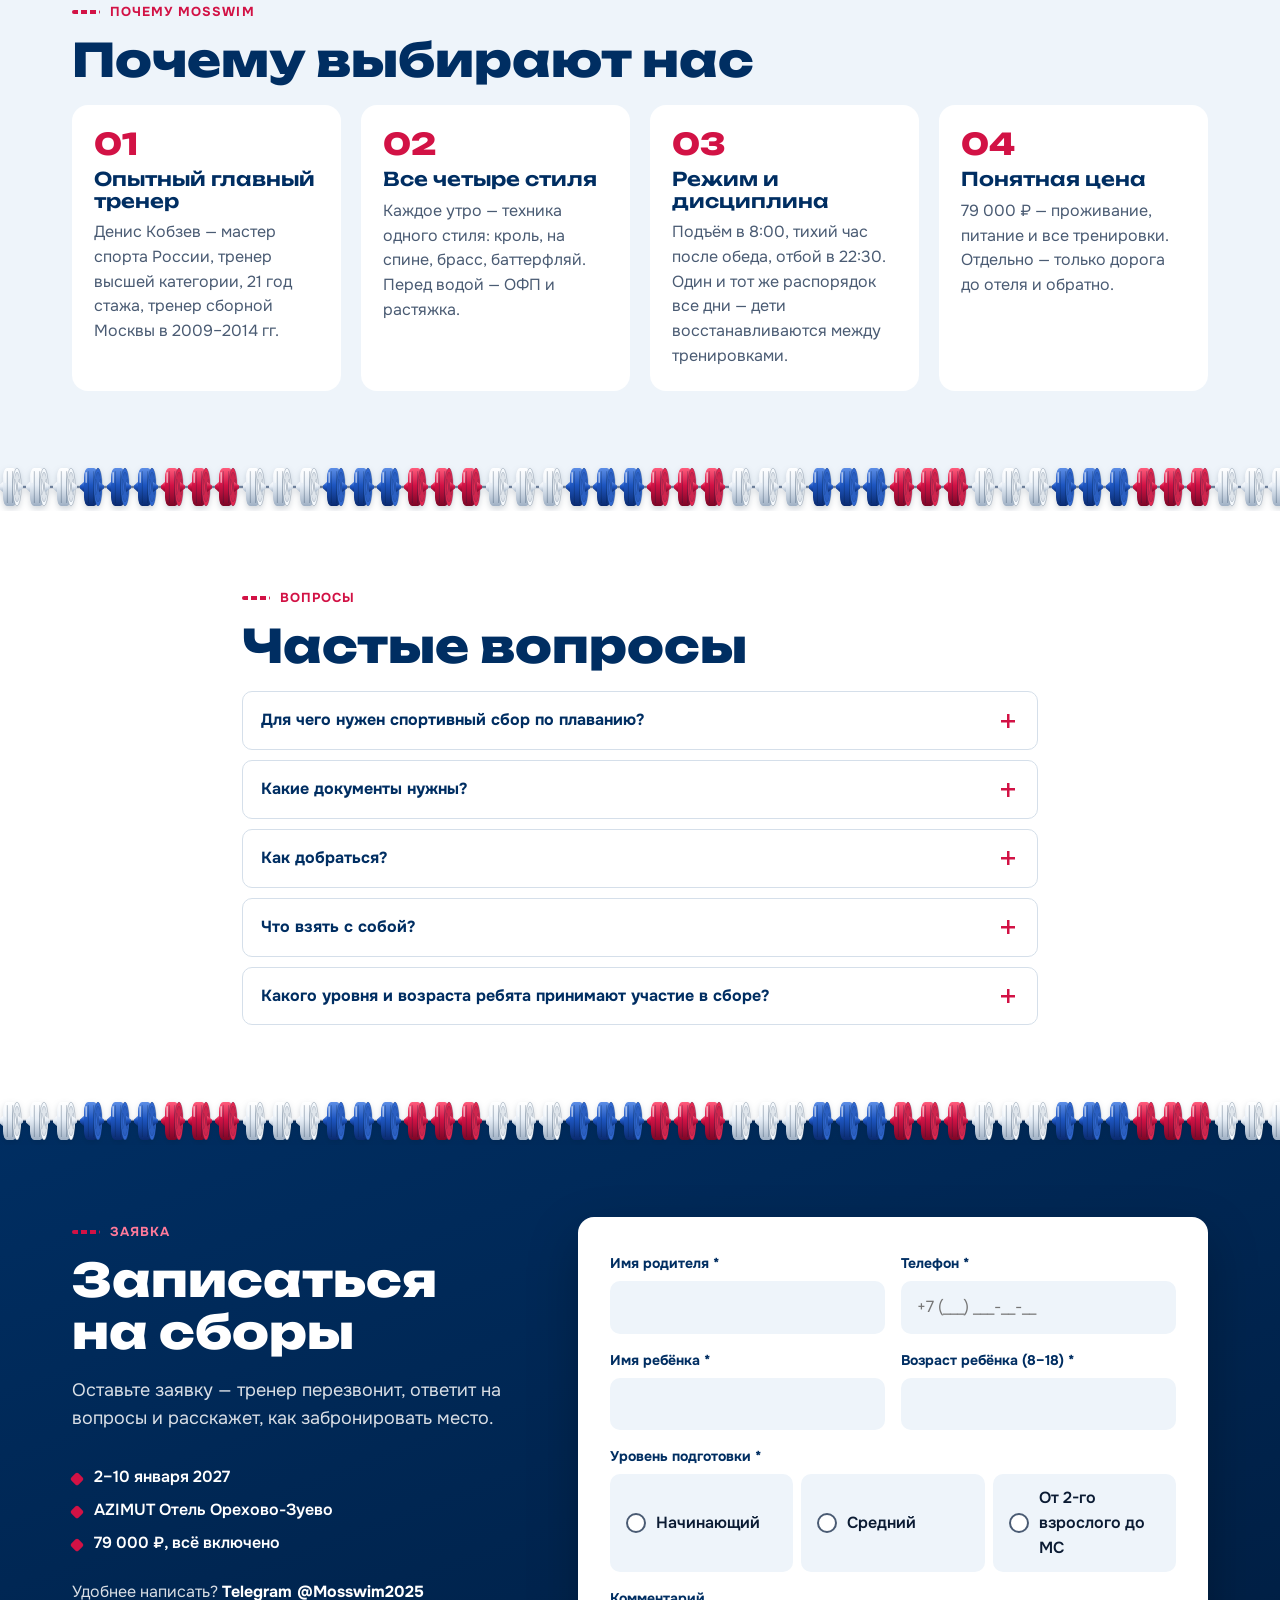
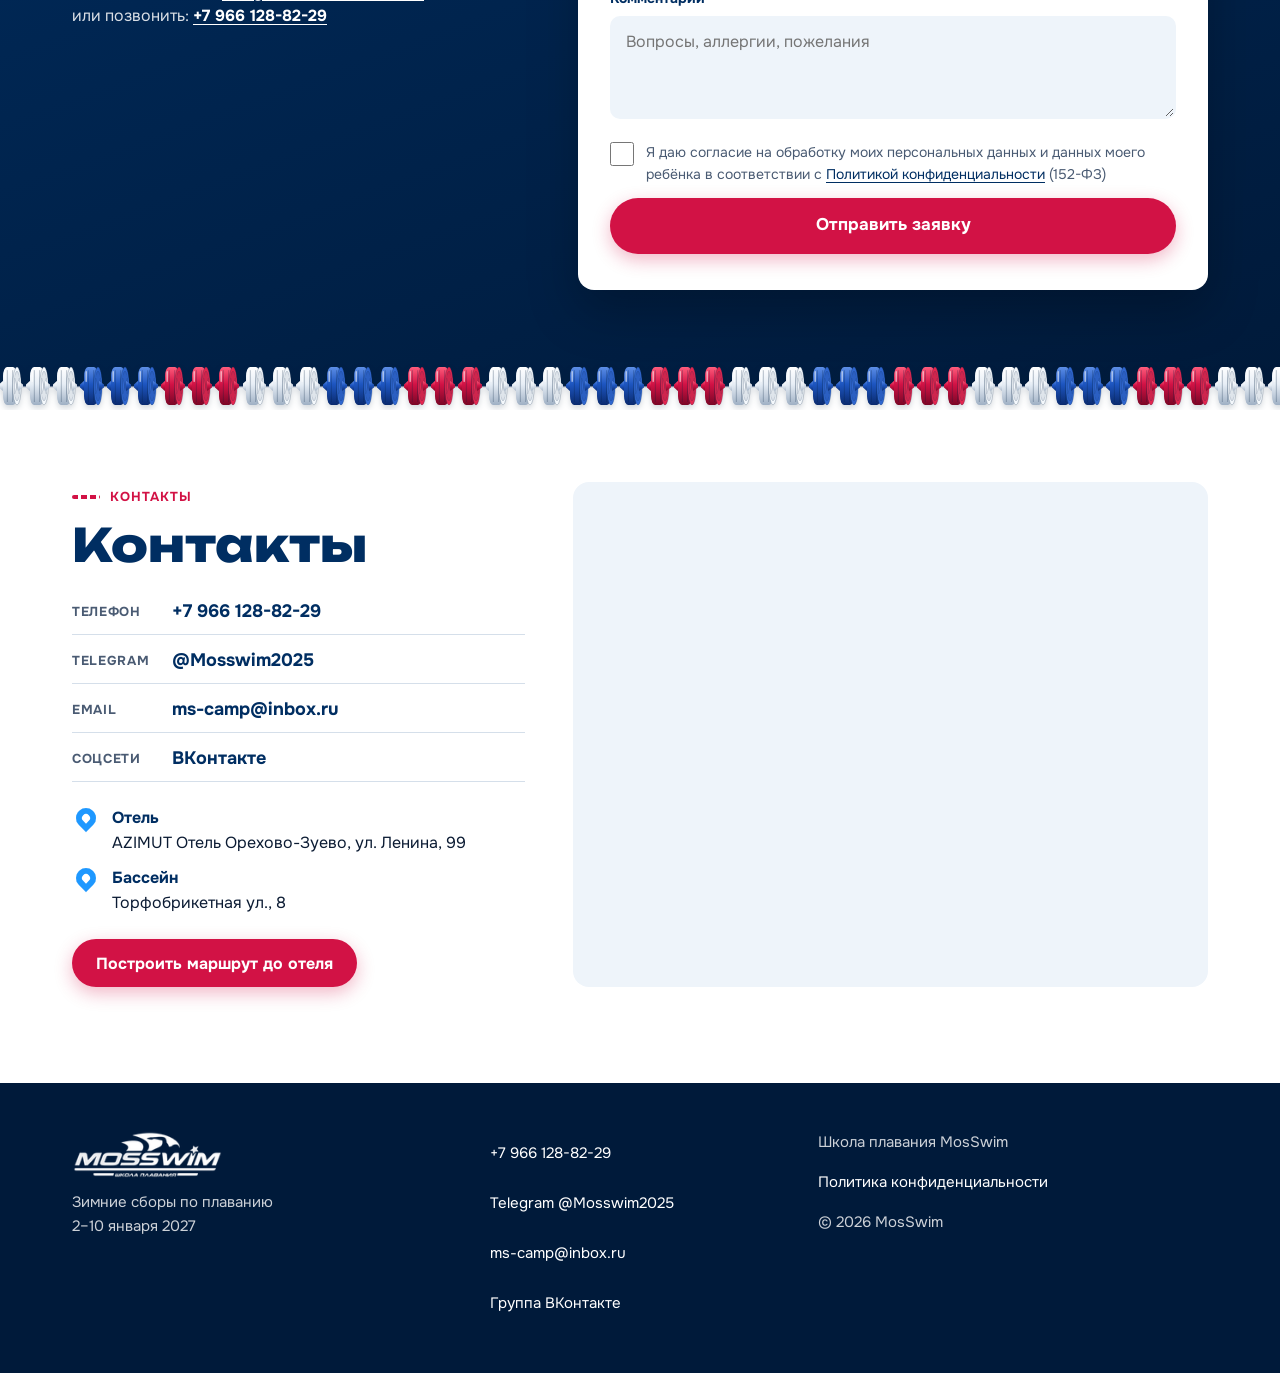
==== commit 12927379: "Подключена Яндекс.Метрика, счётчик 113540970 Co-Authored-By: Claude Opus 5 <noreply@anthropic.com>" ====
--- a/index.html
+++ b/index.html
@@ -26,13 +26,13 @@
   <link rel="preconnect" href="https://fonts.googleapis.com">
   <link rel="preconnect" href="https://fonts.gstatic.com" crossorigin>
   <link rel="stylesheet" href="https://fonts.googleapis.com/css2?family=Onest:wght@400;500;600;700&family=Unbounded:wght@600;800&display=swap">
-  <link rel="stylesheet" href="css/style.css?v=13">
+  <link rel="stylesheet" href="css/style.css?v=14">
 
   <script>document.documentElement.classList.add('js');</script>
-  <script src="js/config.js?v=13" defer></script>
-  <script src="js/main.js?v=13" defer></script>
-  <script src="js/form.js?v=13" defer></script>
-  <script src="js/anim.js?v=13" defer></script>
+  <script src="js/config.js?v=14" defer></script>
+  <script src="js/main.js?v=14" defer></script>
+  <script src="js/form.js?v=14" defer></script>
+  <script src="js/anim.js?v=14" defer></script>
 
   <script type="application/ld+json">
   {
@@ -784,7 +784,6 @@
   <button class="lightbox__nav lightbox__nav--next" type="button" aria-label="Следующее фото">›</button>
 </dialog>
 
-<!-- Когда появится счётчик Метрики: впишите номер в js/config.js и верните строку ниже, подставив номер вместо NNNNNN
-<noscript><div><img src="https://mc.yandex.ru/watch/NNNNNN" style="position:absolute; left:-9999px;" alt=""></div></noscript> -->
+<noscript><div><img src="https://mc.yandex.ru/watch/113540970" style="position:absolute; left:-9999px;" alt=""></div></noscript>
 </body>
 </html>
